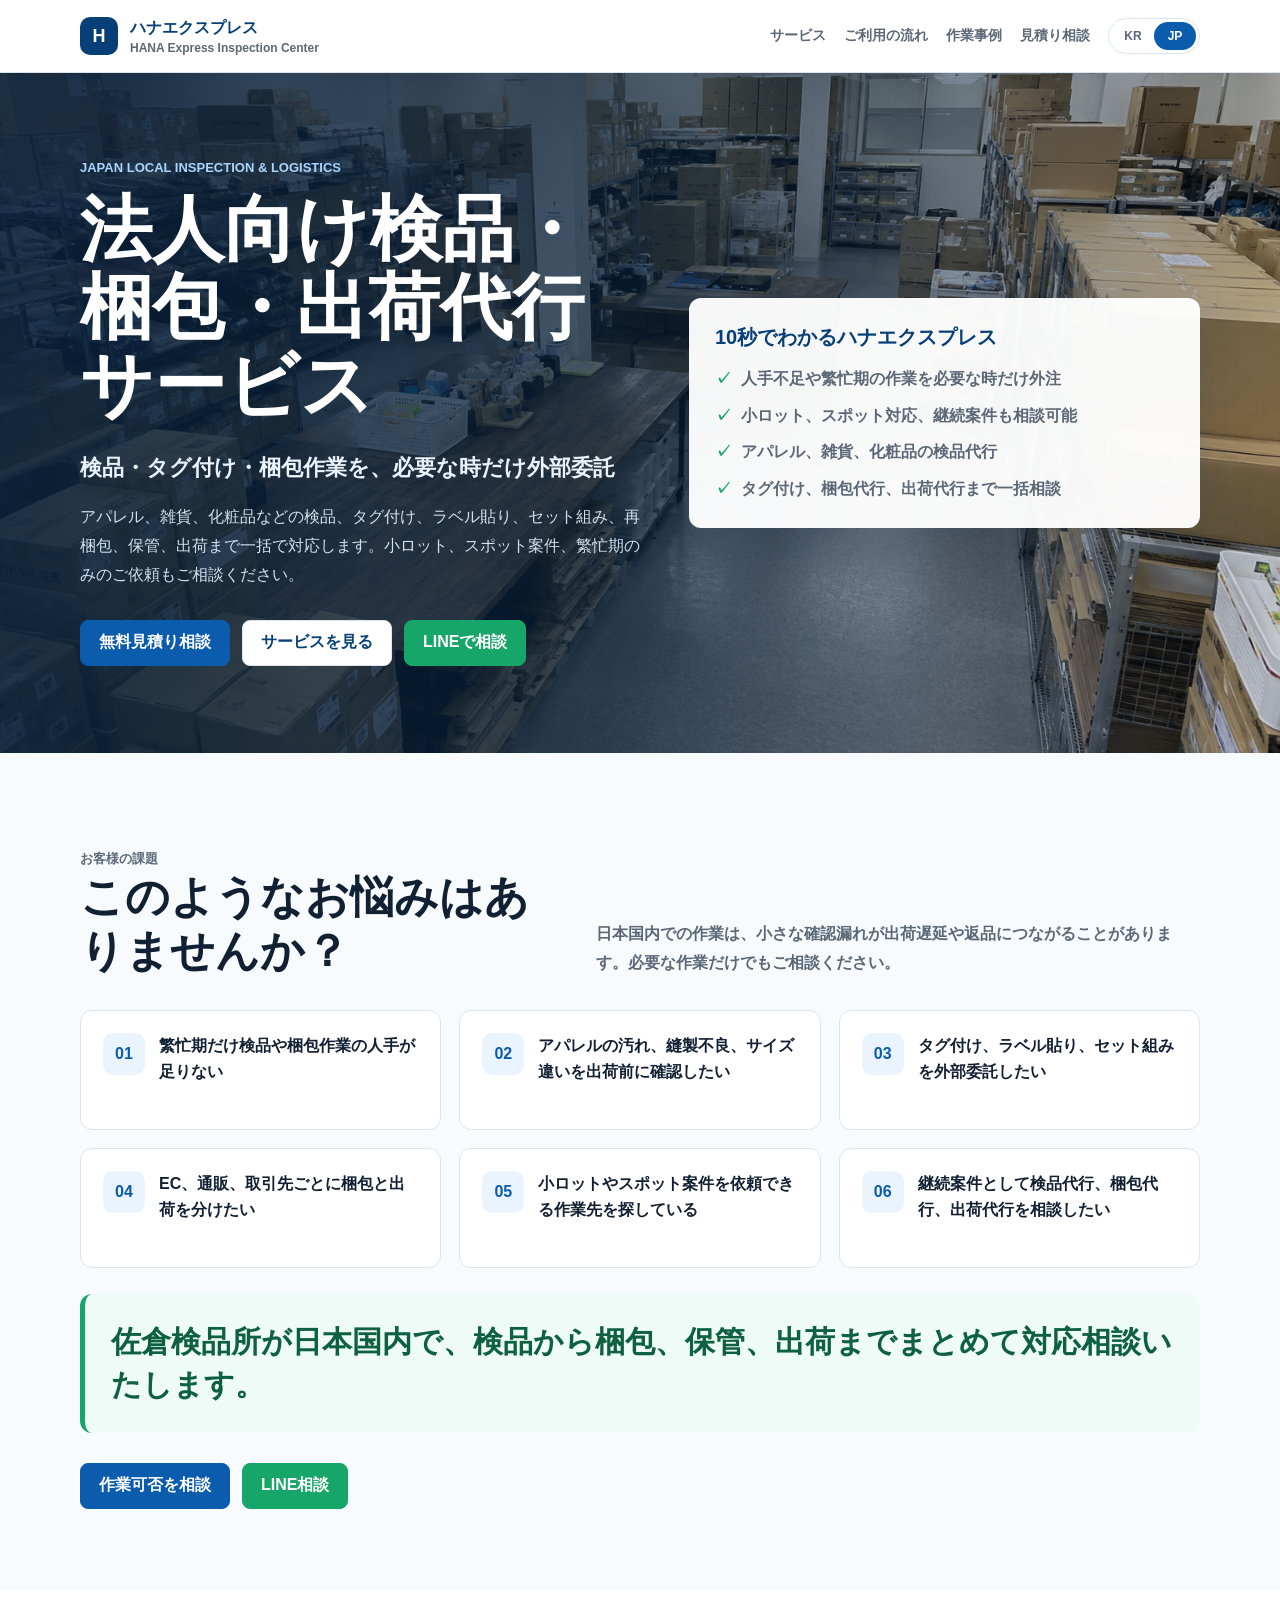
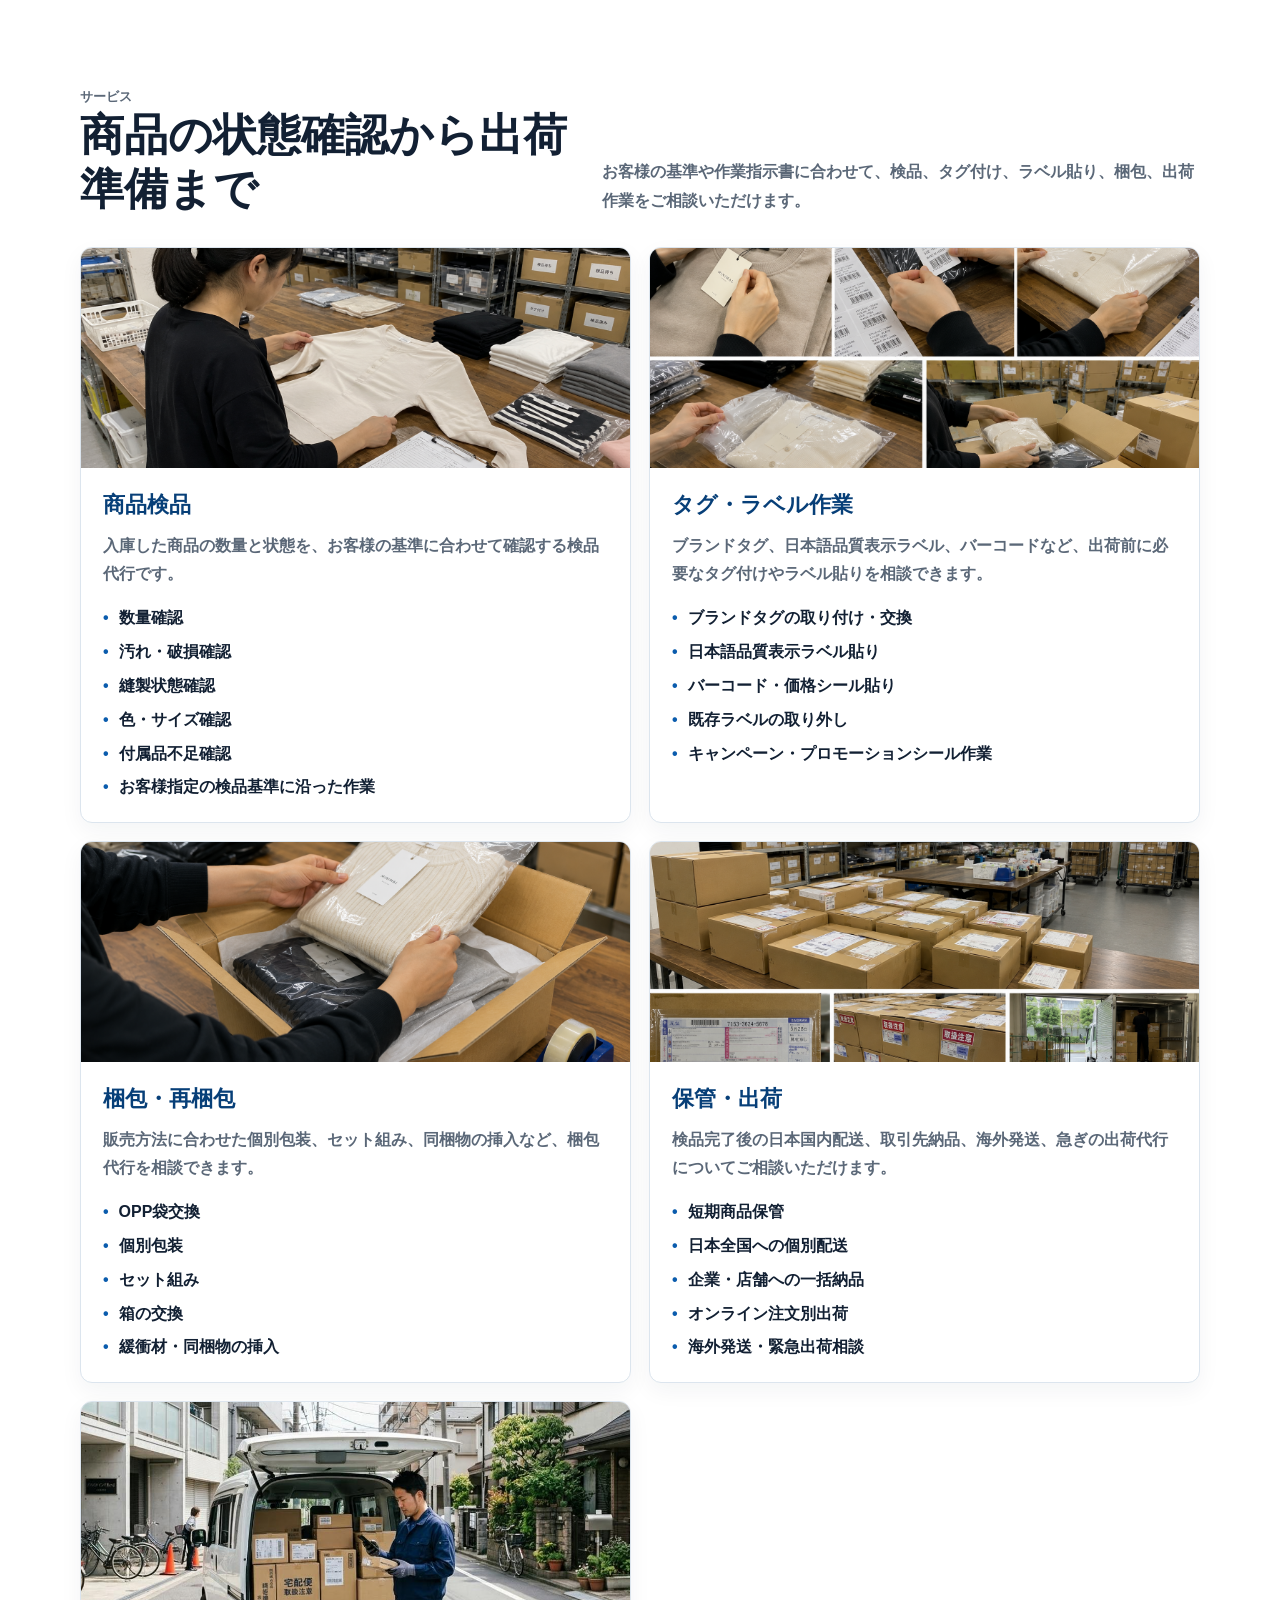
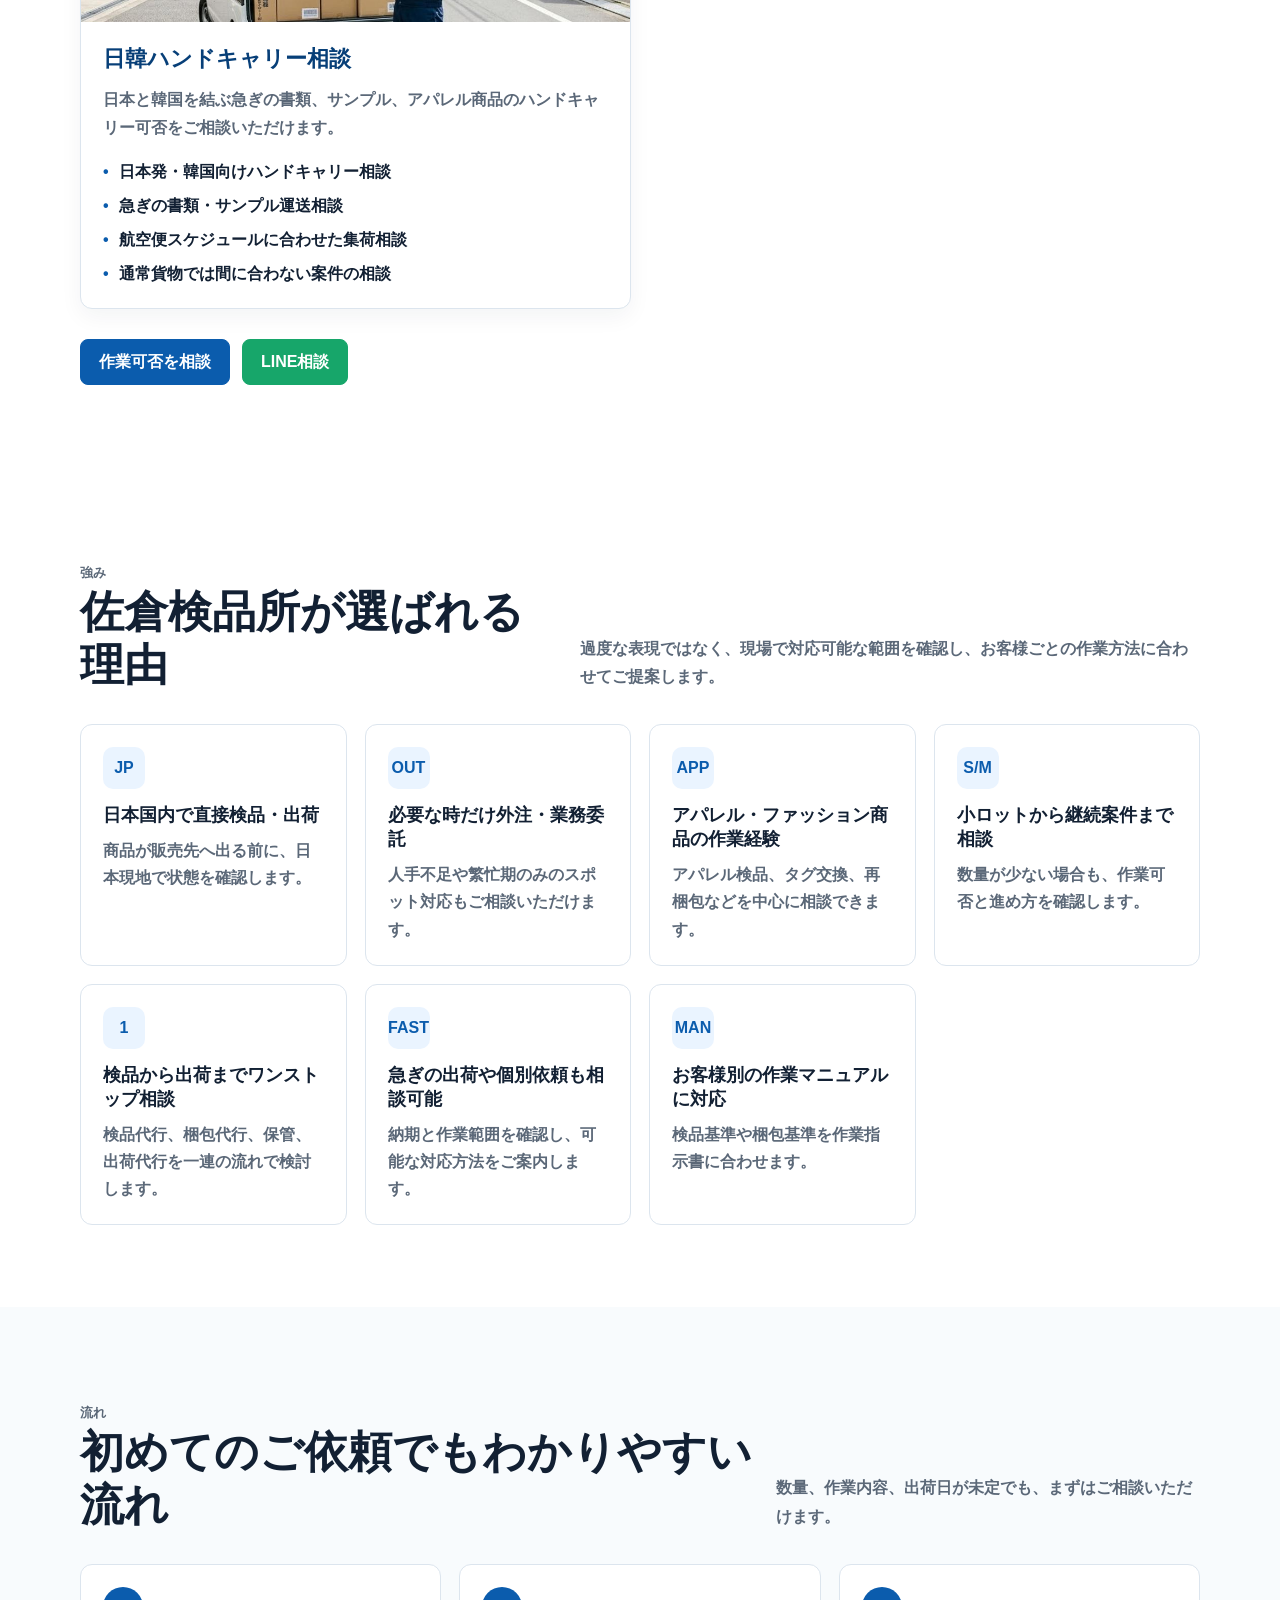
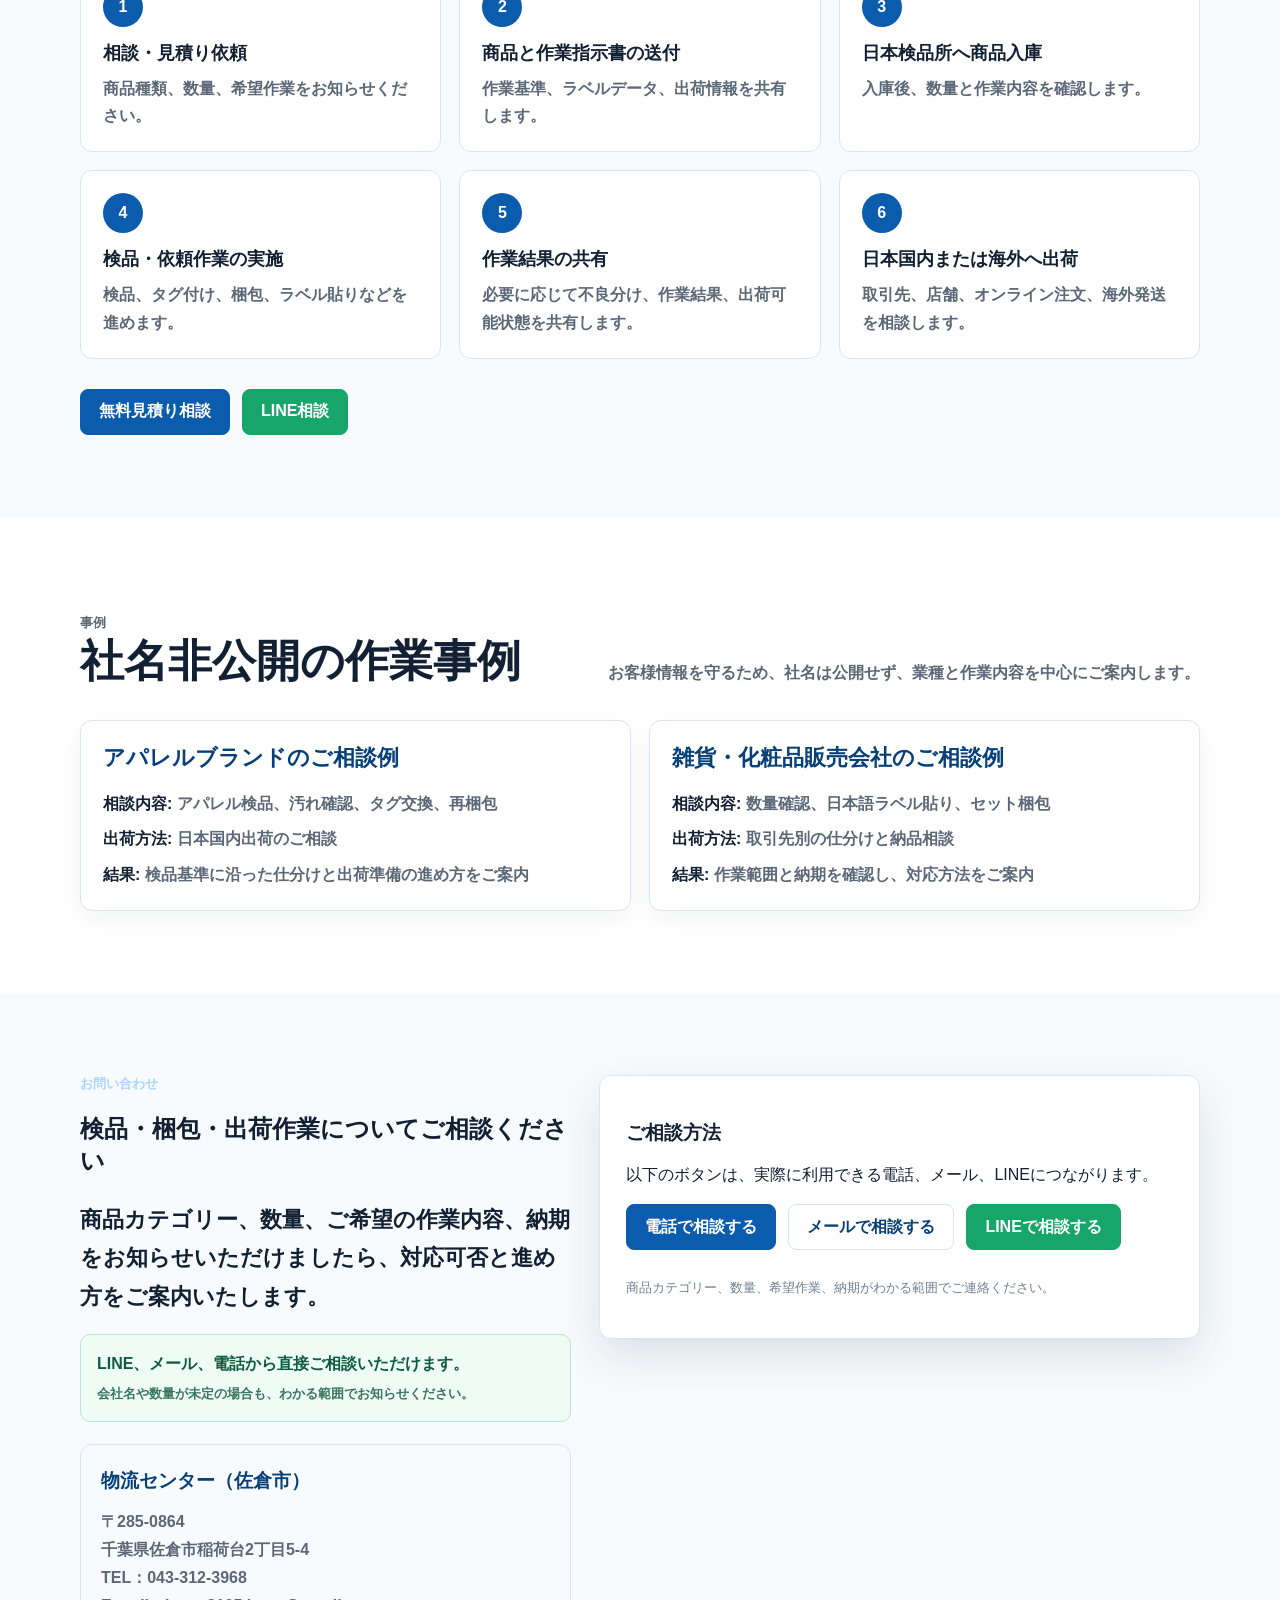
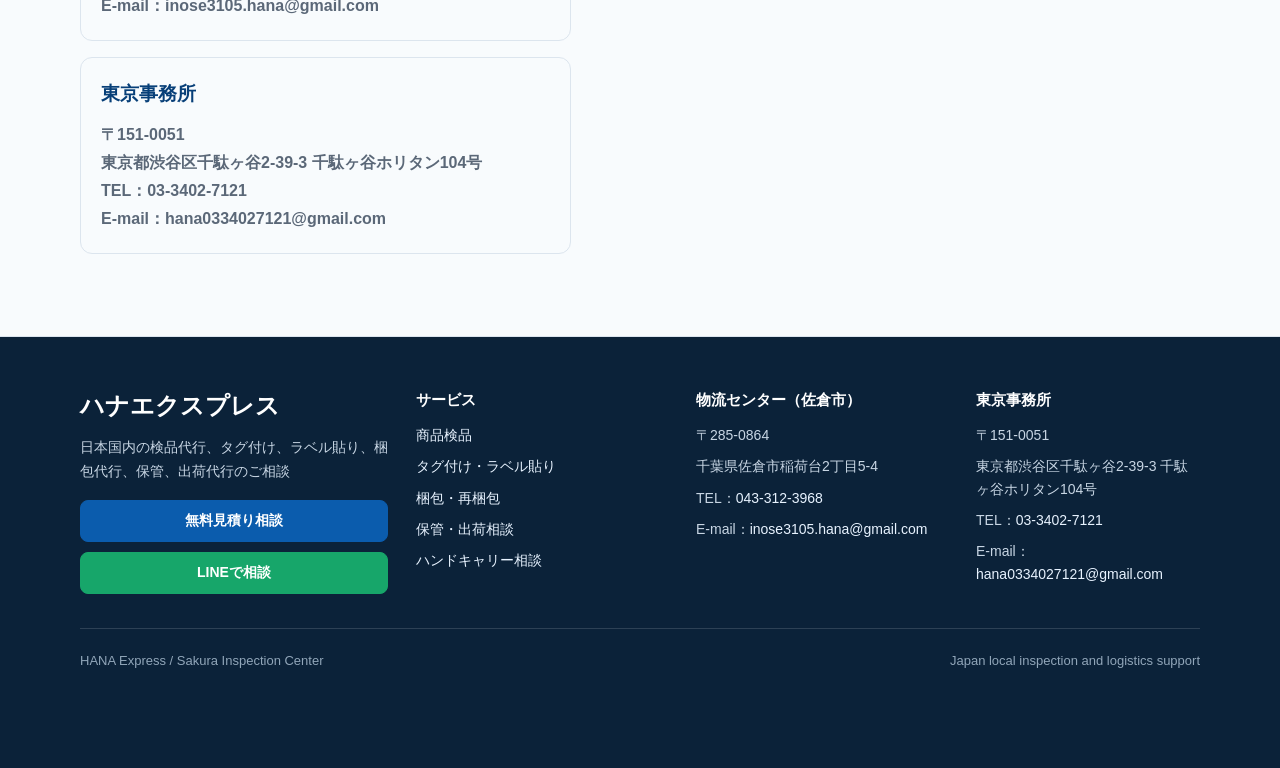
==== index.html @ 15f96862 "Use Tokyo office phone for inquiry buttons" ====
<!doctype html>
<html lang="ja">
<head>
  <meta charset="utf-8">
  <meta name="viewport" content="width=device-width, initial-scale=1">
  <title>検品・タグ付け・梱包・出荷代行｜ハナエクスプレス</title>
  <meta name="google-site-verification" content="NxbrH-2OeJvjQuz48LJfjK28gFVoB26EaBS8IJUmjXQ">
  <!-- Google tag (gtag.js) -->
  <script async src="https://www.googletagmanager.com/gtag/js?id=G-HQ9LCE28RB"></script>
  <script>
    window.dataLayer = window.dataLayer || [];
    function gtag(){dataLayer.push(arguments);}
    gtag('js', new Date());

    gtag('config', 'G-HQ9LCE28RB');
  </script>
  <meta name="description" content="アパレル、雑貨、化粧品などの検品、タグ付け、ラベル貼り、セット組み、再梱包、保管、出荷を代行します。小ロットやスポット案件もご相談ください。">
  <meta name="robots" content="index, follow">
  <meta name="format-detection" content="telephone=yes">
  <link rel="canonical" href="https://hana-express.net/">
  <meta property="og:type" content="website">
  <meta property="og:site_name" content="HANA Express Sakura Inspection Center">
  <meta property="og:title" content="検品・タグ付け・梱包・出荷代行｜ハナエクスプレス">
  <meta property="og:description" content="アパレル、雑貨、化粧品などの検品、タグ付け、ラベル貼り、セット組み、再梱包、保管、出荷を代行します。小ロットやスポット案件もご相談ください。">
  <meta property="og:url" content="https://hana-express.net/">
  <meta property="og:image" content="https://hana-express.net/assets/sakura-warehouse.png">
  <meta name="twitter:card" content="summary_large_image">
  <meta name="twitter:title" content="検品・タグ付け・梱包・出荷代行｜ハナエクスプレス">
  <meta name="twitter:description" content="アパレル、雑貨、化粧品などの検品、タグ付け、ラベル貼り、セット組み、再梱包、保管、出荷を代行します。小ロットやスポット案件もご相談ください。">
  <meta name="twitter:image" content="https://hana-express.net/assets/sakura-warehouse.png">
  <script type="application/ld+json">
    {
      "@context": "https://schema.org",
      "@type": "LocalBusiness",
      "name": "HANA Express Sakura Inspection Center",
      "alternateName": ["사쿠라 검품소", "佐倉検品所"],
      "url": "https://hana-express.net/",
      "description": "Japan-based inspection, labeling, packing, storage and shipping support for apparel, goods and cosmetics.",
      "telephone": "+81-43-312-3968",
      "email": "inose3105.hana@gmail.com",
      "address": {
        "@type": "PostalAddress",
        "postalCode": "285-0864",
        "addressRegion": "千葉県",
        "addressLocality": "佐倉市",
        "streetAddress": "稲荷台2丁目5-4",
        "addressCountry": "JP"
      },
      "areaServed": ["Japan", "Korea"],
      "knowsAbout": [
        "일본 검품",
        "일본 의류 검품",
        "일본 물류대행",
        "일본 택 작업",
        "일본 라벨 부착",
        "日本検品",
        "アパレル検品",
        "検品代行",
        "タグ付け",
        "ラベル貼り",
        "梱包代行",
        "出荷代行",
        "韓国企業対応"
      ],
      "department": {
        "@type": "LocalBusiness",
        "name": "HANA Express Tokyo Office",
        "telephone": "+81-3-3402-7121",
        "email": "hana0334027121@gmail.com",
        "address": {
          "@type": "PostalAddress",
          "postalCode": "151-0051",
          "addressRegion": "東京都",
          "addressLocality": "渋谷区",
          "streetAddress": "千駄ヶ谷2-39-3 千駄ヶ谷ホリタン104号",
          "addressCountry": "JP"
        }
      }
    }
  </script>
  <style>
    :root {
      --ink: #122033;
      --sub: #5b6878;
      --muted: #eef3f8;
      --line: #dce5ee;
      --blue: #0b5cad;
      --blue-dark: #073f78;
      --green: #17a66a;
      --orange: #f28a32;
      --paper: #ffffff;
      --soft: #f8fbfd;
      --radius: 12px;
      --shadow: 0 18px 44px rgba(20, 42, 68, .12);
      font-family: "Noto Sans KR", "Noto Sans JP", "Yu Gothic", "Meiryo", Arial, sans-serif;
    }

    * { box-sizing: border-box; }
    html { scroll-behavior: smooth; }
    body {
      margin: 0;
      color: var(--ink);
      background: var(--paper);
      letter-spacing: 0;
    }
    a { color: inherit; text-decoration: none; }
    img { display: block; width: 100%; }
    button, input, textarea, select { font: inherit; }
    .wrap { width: min(1120px, calc(100% - 40px)); margin: 0 auto; }

    .site-header {
      position: sticky;
      top: 0;
      z-index: 20;
      background: rgba(255,255,255,.94);
      border-bottom: 1px solid var(--line);
      backdrop-filter: blur(14px);
    }
    .header-inner {
      min-height: 72px;
      display: flex;
      align-items: center;
      justify-content: space-between;
      gap: 20px;
    }
    .brand {
      display: flex;
      align-items: center;
      gap: 12px;
      font-weight: 900;
      color: var(--blue-dark);
    }
    .brand-mark {
      display: grid;
      place-items: center;
      width: 38px;
      height: 38px;
      border-radius: 10px;
      background: var(--blue-dark);
      color: #fff;
      font-size: 18px;
    }
    .brand small {
      display: block;
      margin-top: 2px;
      color: var(--sub);
      font-size: 12px;
      font-weight: 700;
    }
    .nav {
      display: flex;
      align-items: center;
      gap: 18px;
      color: var(--sub);
      font-size: 14px;
      font-weight: 800;
    }
    .nav a:hover { color: var(--blue); }
    .lang {
      display: flex;
      padding: 3px;
      border: 1px solid var(--line);
      border-radius: 999px;
      background: #fff;
    }
    .lang button {
      min-width: 42px;
      padding: 7px 10px;
      border: 0;
      border-radius: 999px;
      background: transparent;
      color: var(--sub);
      font-size: 12px;
      font-weight: 900;
      cursor: pointer;
    }
    .lang button.active { background: var(--blue); color: #fff; }

    .button {
      display: inline-flex;
      align-items: center;
      justify-content: center;
      min-height: 46px;
      padding: 0 18px;
      border: 1px solid var(--line);
      border-radius: 8px;
      background: #fff;
      color: var(--blue-dark);
      font-weight: 900;
      cursor: pointer;
      transition: transform .15s ease, box-shadow .15s ease, background .15s ease;
    }
    .button:hover { transform: translateY(-1px); box-shadow: 0 10px 24px rgba(10,58,104,.14); }
    .button.primary { background: var(--blue); border-color: var(--blue); color: #fff; }
    .button.green { background: var(--green); border-color: var(--green); color: #fff; }
    .button.orange { background: var(--orange); border-color: var(--orange); color: #fff; }

    .hero {
      background:
        linear-gradient(90deg, rgba(8,32,58,.90), rgba(8,32,58,.70) 48%, rgba(8,32,58,.18)),
        url("assets/sakura-warehouse.png") center/cover;
      color: #fff;
      min-height: 680px;
      display: grid;
      align-items: center;
      padding: 72px 0;
    }
    .hero-grid {
      display: grid;
      grid-template-columns: 1.05fr .95fr;
      gap: 44px;
      align-items: center;
    }
    .eyebrow {
      margin: 0 0 16px;
      color: #a9d5ff;
      font-size: 13px;
      font-weight: 900;
      text-transform: uppercase;
    }
    h1 {
      margin: 0;
      max-width: 740px;
      font-size: clamp(40px, 6vw, 72px);
      line-height: 1.08;
      letter-spacing: 0;
    }
    .lead {
      max-width: 700px;
      margin: 24px 0 0;
      font-size: clamp(17px, 2vw, 22px);
      line-height: 1.75;
      color: #eaf3fb;
      font-weight: 700;
    }
    .sublead {
      max-width: 720px;
      margin: 16px 0 0;
      color: #d3e2ef;
      line-height: 1.8;
    }
    .cta-row { display: flex; flex-wrap: wrap; gap: 12px; margin-top: 30px; }
    .hero-note {
      background: rgba(255,255,255,.96);
      color: var(--ink);
      border-radius: var(--radius);
      padding: 26px;
      box-shadow: var(--shadow);
    }
    .hero-note strong { display: block; margin-bottom: 16px; color: var(--blue-dark); font-size: 20px; }
    .hero-note ul { display: grid; gap: 12px; margin: 0; padding: 0; list-style: none; }
    .hero-note li { display: flex; gap: 10px; line-height: 1.55; color: var(--sub); font-weight: 800; }
    .hero-note li::before { content: "✓"; color: var(--green); font-weight: 900; }

    section { padding: 82px 0; }
    section.soft { background: var(--soft); }
    .section-head {
      display: flex;
      align-items: end;
      justify-content: space-between;
      gap: 24px;
      margin-bottom: 32px;
    }
    .section-head h2 {
      margin: 0;
      font-size: clamp(28px, 4vw, 44px);
      line-height: 1.22;
    }
    .section-head p {
      max-width: 620px;
      margin: 12px 0 0;
      color: var(--sub);
      line-height: 1.8;
      font-weight: 700;
    }

    .grid { display: grid; gap: 18px; }
    .grid.two { grid-template-columns: repeat(2, minmax(0, 1fr)); }
    .grid.three { grid-template-columns: repeat(3, minmax(0, 1fr)); }
    .grid.four { grid-template-columns: repeat(4, minmax(0, 1fr)); }
    .card {
      border: 1px solid var(--line);
      border-radius: var(--radius);
      background: #fff;
      box-shadow: 0 8px 22px rgba(20,42,68,.05);
      overflow: hidden;
    }
    .card-body { padding: 22px; }
    .card h3 { margin: 0 0 12px; font-size: 22px; color: var(--blue-dark); }
    .card p { margin: 0; color: var(--sub); line-height: 1.75; font-weight: 700; }
    .check-list { display: grid; gap: 9px; margin: 18px 0 0; padding: 0; list-style: none; }
    .check-list li { display: flex; gap: 10px; color: var(--ink); line-height: 1.55; font-weight: 750; }
    .check-list li::before { content: "•"; color: var(--blue); font-weight: 900; }
    .service-img, .photo-img {
      height: 220px;
      object-fit: cover;
      background: var(--muted);
    }
    .problem-card {
      display: flex;
      gap: 14px;
      align-items: flex-start;
      min-height: 120px;
      padding: 22px;
      border: 1px solid var(--line);
      border-radius: var(--radius);
      background: #fff;
    }
    .icon {
      display: grid;
      place-items: center;
      flex: 0 0 auto;
      width: 42px;
      height: 42px;
      border-radius: 10px;
      background: #eaf4ff;
      color: var(--blue);
      font-weight: 900;
    }
    .problem-card p { margin: 0; line-height: 1.65; color: var(--ink); font-weight: 850; }
    .emphasis {
      margin-top: 26px;
      padding: 26px;
      border-left: 5px solid var(--green);
      border-radius: var(--radius);
      background: #eefbf6;
      color: #0d6040;
      font-size: clamp(20px, 3vw, 30px);
      line-height: 1.45;
      font-weight: 900;
    }
    .reason-card, .step-card {
      padding: 22px;
      border: 1px solid var(--line);
      border-radius: var(--radius);
      background: #fff;
    }
    .reason-card strong, .step-card strong { display: block; margin-top: 14px; font-size: 18px; color: var(--ink); }
    .reason-card p, .step-card p { margin: 10px 0 0; color: var(--sub); line-height: 1.7; font-weight: 700; }
    .step-number {
      display: grid;
      place-items: center;
      width: 40px;
      height: 40px;
      border-radius: 50%;
      background: var(--blue);
      color: #fff;
      font-weight: 900;
    }
    .case-meta {
      display: grid;
      gap: 10px;
      margin: 18px 0 0;
      padding: 0;
      list-style: none;
      color: var(--sub);
      line-height: 1.6;
      font-weight: 750;
    }
    .case-meta b { color: var(--ink); }

    .quote-layout {
      display: grid;
      grid-template-columns: .9fr 1.1fr;
      gap: 28px;
      align-items: start;
    }
    .contact-card {
      padding: 26px;
      border: 1px solid var(--line);
      border-radius: var(--radius);
      background: #fff;
      box-shadow: var(--shadow);
    }
    .contact-actions { display: flex; flex-wrap: wrap; gap: 12px; margin-top: 18px; }
    .send-notice {
      margin: 18px 0 0;
      padding: 16px;
      border: 1px solid #b9e6d0;
      border-radius: 10px;
      background: #effbf5;
      color: #0f5c3f;
      line-height: 1.65;
      font-weight: 800;
    }
    .send-notice small {
      display: block;
      margin-top: 6px;
      color: #39765e;
      font-weight: 700;
    }
    .contact-list {
      display: grid;
      gap: 16px;
      margin-top: 22px;
    }
    .contact-box {
      padding: 20px;
      border: 1px solid var(--line);
      border-radius: var(--radius);
      background: var(--soft);
      line-height: 1.75;
    }
    .contact-box h3 { margin: 0 0 10px; color: var(--blue-dark); }
    .contact-box p { margin: 0; color: var(--sub); font-weight: 700; }
    .seo-line {
      margin-top: 26px;
      color: #718092;
      font-size: 13px;
      line-height: 1.8;
    }

    .footer {
      padding: 54px 0 96px;
      border-top: 1px solid var(--line);
      background: #0b2239;
      color: #c8d6e4;
      font-size: 14px;
    }
    .footer-grid {
      display: grid;
      grid-template-columns: 1.1fr .9fr .9fr .8fr;
      gap: 28px;
      align-items: start;
    }
    .footer h2,
    .footer h3 {
      margin: 0 0 14px;
      color: #fff;
      letter-spacing: 0;
    }
    .footer h2 {
      font-size: 24px;
      line-height: 1.25;
    }
    .footer h3 {
      font-size: 15px;
    }
    .footer p {
      margin: 0;
      line-height: 1.75;
    }
    .footer a {
      color: #e8f3ff;
      text-decoration: none;
    }
    .footer a:hover { text-decoration: underline; }
    .footer-links,
    .footer-list {
      display: grid;
      gap: 9px;
      margin: 0;
      padding: 0;
      list-style: none;
      line-height: 1.6;
    }
    .footer-list li {
      color: #c8d6e4;
    }
    .footer-actions {
      display: grid;
      gap: 10px;
      margin-top: 16px;
    }
    .footer-actions .button {
      width: 100%;
      min-height: 42px;
      box-shadow: none;
    }
    .footer-bottom {
      display: flex;
      justify-content: space-between;
      gap: 20px;
      margin-top: 34px;
      padding-top: 22px;
      border-top: 1px solid rgba(255,255,255,.14);
      color: #91a6b9;
      font-size: 13px;
      line-height: 1.6;
    }
    .mobile-cta {
      position: fixed;
      left: 0;
      right: 0;
      bottom: 0;
      z-index: 30;
      display: none;
      gap: 8px;
      padding: 10px 14px;
      background: rgba(255,255,255,.96);
      border-top: 1px solid var(--line);
      backdrop-filter: blur(12px);
    }
    .mobile-cta .button { flex: 1; min-height: 44px; }

    @media (max-width: 920px) {
      .nav a { display: none; }
      .hero { min-height: auto; padding: 58px 0; }
      .hero-grid, .quote-layout { grid-template-columns: 1fr; }
      .grid.two, .grid.three, .grid.four { grid-template-columns: 1fr 1fr; }
      .section-head { display: block; }
      .footer-grid { grid-template-columns: 1fr 1fr; }
    }
    @media (max-width: 640px) {
      .wrap { width: min(100% - 28px, 1120px); }
      .header-inner { min-height: 64px; }
      .brand small { display: none; }
      .grid.two, .grid.three, .grid.four { grid-template-columns: 1fr; }
      section { padding: 58px 0; }
      .service-img, .photo-img { height: 190px; }
      .mobile-cta { display: flex; }
      .footer { padding-bottom: 98px; }
      .footer-grid { grid-template-columns: 1fr; }
      .footer-bottom { display: block; }
      .footer-bottom span { display: block; margin-top: 8px; }
    }
  </style>
</head>
<body>
  <header class="site-header">
    <div class="wrap header-inner">
      <a class="brand" href="#top" aria-label="home">
        <span class="brand-mark">H</span>
        <span><span data-i18n="brand.name">佐倉検品所</span><small>HANA Express Inspection Center</small></span>
      </a>
      <nav class="nav" aria-label="main navigation">
        <a href="#service" data-i18n="nav.service">サービス</a>
        <a href="#process" data-i18n="nav.process">ご利用の流れ</a>
        <a href="#cases" data-i18n="nav.cases">作業事例</a>
        <a href="#quote" data-i18n="nav.quote">見積り相談</a>
        <div class="lang" aria-label="language selector">
          <button type="button" data-lang="ko">KR</button>
          <button type="button" class="active" data-lang="ja">JP</button>
        </div>
      </nav>
    </div>
  </header>

  <main id="top">
    <section class="hero">
      <div class="wrap hero-grid">
        <div>
          <p class="eyebrow">Japan Local Inspection & Logistics</p>
          <h1 data-i18n="hero.title">法人向け検品・梱包・出荷代行サービス</h1>
          <p class="lead" data-i18n="hero.lead">検品・タグ付け・梱包作業を、必要な時だけ外部委託</p>
          <p class="sublead" data-i18n="hero.sub">アパレル、雑貨、化粧品などの検品、タグ付け、ラベル貼り、セット組み、再梱包、保管、出荷まで一括で対応します。小ロット、スポット案件、繁忙期のみのご依頼もご相談ください。</p>
          <div class="cta-row">
            <a class="button primary" href="#quote" data-i18n="cta.quote">무료 견적 상담</a>
            <a class="button" href="#service" data-i18n="cta.service">서비스 자세히 보기</a>
            <a class="button green" href="https://line.me/ti/p/CfdlTBG7Zn" target="_blank" rel="noopener" data-i18n="cta.line">LINE으로 문의</a>
          </div>
        </div>
        <aside class="hero-note">
          <strong data-i18n="hero.summaryTitle">10초 안에 확인하는 사쿠라 검품소</strong>
          <ul id="summaryList"></ul>
        </aside>
      </div>
    </section>

    <section class="soft" id="problems">
      <div class="wrap">
        <div class="section-head">
          <div>
            <p class="eyebrow" data-i18n="problems.eyebrow">고객 고민</p>
            <h2 data-i18n="problems.title">이런 문제로 고민하고 계신가요?</h2>
          </div>
          <p data-i18n="problems.desc">일본 현지 작업은 작은 누락도 출고 지연이나 반품으로 이어질 수 있습니다. 필요한 작업만 골라 상담해도 괜찮습니다.</p>
        </div>
        <div class="grid three" id="problemGrid"></div>
        <div class="emphasis" data-i18n="problems.emphasis">사쿠라 검품소가 일본 현지에서 검품부터 포장, 보관, 출고까지 한 번에 대응합니다.</div>
        <div class="cta-row">
          <a class="button primary" href="#quote" data-i18n="cta.possibility">작업 가능 여부 문의하기</a>
          <a class="button green" href="https://line.me/ti/p/CfdlTBG7Zn" target="_blank" rel="noopener" data-i18n="cta.lineShort">LINE 상담</a>
        </div>
      </div>
    </section>

    <section id="service">
      <div class="wrap">
        <div class="section-head">
          <div>
            <p class="eyebrow" data-i18n="services.eyebrow">서비스</p>
            <h2 data-i18n="services.title">상품 상태 확인부터 출고 준비까지</h2>
          </div>
          <p data-i18n="services.desc">고객이 제공한 기준과 작업 지시서에 맞춰 필요한 검품, 택 작업, 라벨 부착, 포장, 출고 작업을 상담합니다.</p>
        </div>
        <div class="grid two" id="serviceGrid"></div>
        <div class="cta-row">
          <a class="button primary" href="#quote" data-i18n="cta.possibility">作業可否を相談</a>
          <a class="button green" href="https://line.me/ti/p/CfdlTBG7Zn" target="_blank" rel="noopener" data-i18n="cta.lineShort">LINE相談</a>
        </div>
      </div>
    </section>

    <section id="reasons">
      <div class="wrap">
        <div class="section-head">
          <div>
            <p class="eyebrow" data-i18n="reasons.eyebrow">강점</p>
            <h2 data-i18n="reasons.title">사쿠라 검품소를 선택하는 이유</h2>
          </div>
          <p data-i18n="reasons.desc">과장된 약속보다 실제 현장에서 가능한 범위를 확인하고, 고객별 작업 방식에 맞춰 상담합니다.</p>
        </div>
        <div class="grid four" id="reasonGrid"></div>
      </div>
    </section>

    <section class="soft" id="process">
      <div class="wrap">
        <div class="section-head">
          <div>
            <p class="eyebrow" data-i18n="process.eyebrow">진행 과정</p>
            <h2 data-i18n="process.title">처음 의뢰하시는 분도 이해하기 쉬운 흐름</h2>
          </div>
          <p data-i18n="process.desc">수량, 작업 내용, 출고 일정이 확정되지 않았어도 먼저 상담 가능합니다.</p>
        </div>
        <div class="grid three" id="processGrid"></div>
        <div class="cta-row">
          <a class="button primary" href="#quote" data-i18n="cta.quote">無料見積り相談</a>
          <a class="button green" href="https://line.me/ti/p/CfdlTBG7Zn" target="_blank" rel="noopener" data-i18n="cta.lineShort">LINE相談</a>
        </div>
      </div>
    </section>

    <section id="cases">
      <div class="wrap">
        <div class="section-head">
          <div>
            <p class="eyebrow" data-i18n="cases.eyebrow">작업 사례</p>
            <h2 data-i18n="cases.title">회사명을 공개하지 않는 작업 사례</h2>
          </div>
          <p data-i18n="cases.desc">고객 정보 보호를 위해 회사명은 공개하지 않고, 업종과 작업 내용 중심으로 안내합니다.</p>
        </div>
        <div class="grid two" id="caseGrid"></div>
      </div>
    </section>

    <section class="soft" id="quote">
      <div class="wrap quote-layout">
        <div>
          <p class="eyebrow" data-i18n="quote.eyebrow">お問い合わせ</p>
          <h2 data-i18n="quote.title">検品・梱包・出荷作業についてご相談ください</h2>
          <p class="lead" style="color: var(--ink);" data-i18n="quote.desc">商品カテゴリー、数量、ご希望の作業内容、納期をお知らせいただけましたら、対応可否と進め方をご案内いたします。</p>
          <div class="send-notice">
            <span data-i18n="quote.receive">LINE、メール、電話から直接ご相談いただけます。</span>
            <small data-i18n="quote.mailNote">会社名や数量が未定の場合も、わかる範囲でお知らせください。</small>
          </div>
          <div class="contact-list">
            <div class="contact-box">
              <h3 data-i18n="contact.centerTitle">物流センター（佐倉市）</h3>
              <p>〒285-0864<br>千葉県佐倉市稲荷台2丁目5-4<br>TEL：<a href="tel:+81433123968">043-312-3968</a><br>E-mail：<a href="mailto:inose3105.hana@gmail.com">inose3105.hana@gmail.com</a></p>
            </div>
            <div class="contact-box">
              <h3 data-i18n="contact.tokyoTitle">東京事務所</h3>
              <p>〒151-0051<br>東京都渋谷区千駄ヶ谷2-39-3 千駄ヶ谷ホリタン104号<br>TEL：<a href="tel:+81334027121">03-3402-7121</a><br>E-mail：<a href="mailto:hana0334027121@gmail.com">hana0334027121@gmail.com</a></p>
            </div>
          </div>
        </div>
        <aside class="contact-card inquiry-card">
          <h3 data-i18n="inquiry.title">ご相談方法</h3>
          <p data-i18n="inquiry.desc">以下のボタンは、実際に利用できる電話、メール、LINEにつながります。</p>
          <div class="contact-actions">
            <a class="button primary" href="tel:+81334027121" data-i18n="inquiry.phone">電話で相談する</a>
            <a class="button" href="mailto:inose3105.hana@gmail.com?subject=%E3%83%8F%E3%83%8A%E3%82%A8%E3%82%AF%E3%82%B9%E3%83%97%E3%83%AC%E3%82%B9%20%E6%A4%9C%E5%93%81%E3%83%BB%E6%A2%B1%E5%8C%85%E3%83%BB%E5%87%BA%E8%8D%B7%E7%9B%B8%E8%AB%87" data-i18n="inquiry.email" data-contact="email">メールで相談する</a>
            <a class="button green" href="https://line.me/ti/p/CfdlTBG7Zn" target="_blank" rel="noopener" data-i18n="cta.lineConsult">LINEで相談する</a>
          </div>
          <p class="seo-line" data-i18n="inquiry.note">商品カテゴリー、数量、希望作業、納期がわかる範囲でご連絡ください。</p>
        </aside>
      </div>
    </section>

    <section id="news" hidden>
      <div class="wrap">
        <div class="section-head">
          <div>
            <p class="eyebrow" data-i18n="news.eyebrow">お知らせ</p>
            <h2 data-i18n="news.title">検品・物流に関するお知らせ</h2>
          </div>
          <p data-i18n="news.desc">検品、タグ付け、梱包、出荷に関する情報や、現場の取り組みをご紹介します。</p>
        </div>
        <div class="grid three" id="newsGrid"></div>
      </div>
    </section>
  </main>

  <div class="mobile-cta">
    <a class="button primary" href="tel:+81334027121" data-i18n="cta.quoteMobile">電話相談</a>
    <a class="button green" href="https://line.me/ti/p/CfdlTBG7Zn" target="_blank" rel="noopener" data-i18n="cta.lineMobile">LINE相談</a>
  </div>

  <footer class="footer">
    <div class="wrap">
      <div class="footer-grid">
        <div>
          <h2 data-i18n="footer.brand">佐倉検品所</h2>
          <p data-i18n="footer.text">日本国内の検品、タグ付け、ラベル貼り、梱包、保管、出荷相談</p>
          <div class="footer-actions">
            <a class="button primary" href="#quote" data-i18n="footer.quote">無料見積り相談</a>
            <a class="button green" href="https://line.me/ti/p/CfdlTBG7Zn" target="_blank" rel="noopener" data-i18n="footer.line">LINEで相談</a>
          </div>
        </div>
        <div>
          <h3 data-i18n="footer.serviceTitle">サービス</h3>
          <ul class="footer-links">
            <li><a href="#service" data-i18n="footer.service1">商品検品</a></li>
            <li><a href="#service" data-i18n="footer.service2">タグ付け・ラベル貼り</a></li>
            <li><a href="#service" data-i18n="footer.service3">梱包・再梱包</a></li>
            <li><a href="#service" data-i18n="footer.service4">保管・出荷相談</a></li>
            <li><a href="#service" data-i18n="footer.service5">ハンドキャリー相談</a></li>
          </ul>
        </div>
        <div>
          <h3 data-i18n="footer.centerTitle">物流センター（佐倉市）</h3>
          <ul class="footer-list">
            <li>〒285-0864</li>
            <li>千葉県佐倉市稲荷台2丁目5-4</li>
            <li>TEL：<a href="tel:+81433123968">043-312-3968</a></li>
            <li>E-mail：<a href="mailto:inose3105.hana@gmail.com">inose3105.hana@gmail.com</a></li>
          </ul>
        </div>
        <div>
          <h3 data-i18n="footer.tokyoTitle">東京事務所</h3>
          <ul class="footer-list">
            <li>〒151-0051</li>
            <li>東京都渋谷区千駄ヶ谷2-39-3 千駄ヶ谷ホリタン104号</li>
            <li>TEL：<a href="tel:+81334027121">03-3402-7121</a></li>
            <li>E-mail：<a href="mailto:hana0334027121@gmail.com">hana0334027121@gmail.com</a></li>
          </ul>
        </div>
      </div>
      <div class="footer-bottom">
        <span>HANA Express / Sakura Inspection Center</span>
        <span data-i18n="footer.area">Japan local inspection and logistics support</span>
      </div>
    </div>
  </footer>

  <script>
    const lineUrl = "https://line.me/ti/p/CfdlTBG7Zn";
    const text = {
      ko: {
        meta: {
          title: "일본 검품·택 작업·포장·출고대행 | 하나익스프레스",
          description: "하나익스프레스는 일본 현지에서 의류, 잡화, 화장품 등의 검품, 택 및 라벨 작업, 재포장, 보관과 일본 국내 출고를 지원합니다. 한국어 상담과 소량 작업도 가능합니다."
        },
        mailSubject: "하나익스프레스 일본 검품·포장·출고 상담",
        labels: {},
        i18n: {
          "brand.name": "하나익스프레스",
          "nav.service": "서비스",
          "nav.process": "진행 과정",
          "nav.cases": "작업 사례",
          "nav.quote": "견적 문의",
          "hero.title": "일본 현지 검품·택 작업·포장·출고를 한 번에",
          "hero.lead": "한국에서 일본으로 상품을 판매하고 계신가요? 한국어로 편하게 상담하고, 일본 현지에서 필요한 검품, 택 작업, 라벨 부착, 포장, 보관, 일본 국내 출고를 맡길 수 있습니다.",
          "hero.sub": "의류, 잡화, 화장품 등 다양한 상품의 일본 검품, 일본 택 작업, 일본 라벨 부착, 재포장, 보관 및 일본 배송대행을 상담합니다.",
          "hero.summaryTitle": "10초 안에 확인하는 하나익스프레스",
          "cta.quote": "무료 견적 상담",
          "cta.service": "서비스 자세히 보기",
          "cta.line": "LINE으로 문의",
          "cta.possibility": "작업 가능 여부 문의하기",
          "cta.lineShort": "LINE 상담",
          "cta.lineConsult": "LINE으로 상담하기",
          "cta.quoteMobile": "전화 문의",
          "cta.lineMobile": "LINE 상담",
          "problems.eyebrow": "고객 고민",
          "problems.title": "이런 문제로 고민하고 계신가요?",
          "problems.desc": "일본 현지 작업은 작은 누락도 출고 지연이나 반품으로 이어질 수 있습니다. 필요한 작업만 골라 상담해도 괜찮습니다.",
          "problems.emphasis": "사쿠라 검품소가 일본 현지에서 검품부터 포장, 보관, 출고까지 한 번에 대응합니다.",
          "services.eyebrow": "서비스",
          "services.title": "상품 상태 확인부터 출고 준비까지",
          "services.desc": "고객이 제공한 기준과 작업 지시서에 맞춰 필요한 검품, 택 작업, 라벨 부착, 포장, 출고 작업을 상담합니다.",
          "reasons.eyebrow": "강점",
          "reasons.title": "사쿠라 검품소를 선택하는 이유",
          "reasons.desc": "과장된 약속보다 실제 현장에서 가능한 범위를 확인하고, 고객별 작업 방식에 맞춰 상담합니다.",
          "process.eyebrow": "진행 과정",
          "process.title": "처음 의뢰하시는 분도 이해하기 쉬운 흐름",
          "process.desc": "수량, 작업 내용, 출고 일정이 확정되지 않았어도 먼저 상담 가능합니다.",
          "cases.eyebrow": "작업 사례",
          "cases.title": "회사명을 공개하지 않는 작업 사례",
          "cases.desc": "고객 정보 보호를 위해 회사명은 공개하지 않고, 업종과 작업 내용 중심으로 안내합니다.",
          "quote.eyebrow": "문의",
          "quote.title": "일본 현지 검품·포장·출고에 대해 상담해 주세요",
          "quote.desc": "상품 종류, 예상 수량, 필요한 작업과 희망 일정을 알려주시면 작업 가능 여부와 진행 방법을 안내해 드립니다.",
          "quote.receive": "전화, 이메일, LINE 중 편한 방법으로 바로 문의하실 수 있습니다.",
          "quote.mailNote": "회사명이나 수량이 정해지지 않았어도 괜찮습니다. 가능한 범위에서 알려주세요.",
          "inquiry.title": "상담 방법",
          "inquiry.desc": "아래 버튼은 실제 연락 가능한 전화, 이메일, LINE으로 연결됩니다.",
          "inquiry.email": "이메일로 문의하기",
          "inquiry.phone": "전화로 문의하기",
          "inquiry.note": "상품 종류, 수량, 희망 작업, 일정을 알려주시면 더 빠르게 안내해 드립니다.",
          "contact.centerTitle": "물류센터(사쿠라시)",
          "contact.tokyoTitle": "도쿄 사무소",
          "news.eyebrow": "소식",
          "news.title": "검품·물류 정보와 작업 소식",
          "news.desc": "일본 현지 검품, 포장, 라벨 작업 및 출고와 관련된 유용한 정보와 작업 소식을 전해드립니다.",
          "footer.brand": "하나익스프레스",
          "footer.text": "일본 현지 검품, 택 작업, 라벨 부착, 포장, 보관 및 출고 상담",
          "footer.quote": "무료 견적 상담",
          "footer.line": "LINE으로 상담",
          "footer.serviceTitle": "서비스",
          "footer.service1": "상품 검품",
          "footer.service2": "택 작업·라벨 부착",
          "footer.service3": "포장·재포장",
          "footer.service4": "보관·출고 상담",
          "footer.service5": "핸드캐리 상담",
          "footer.centerTitle": "물류센터(사쿠라시)",
          "footer.tokyoTitle": "도쿄 사무소",
          "footer.area": "일본 현지 검품 및 물류 지원"
        },
        summary: [
          "일본 현지에서 검품, 택 작업, 포장, 출고 상담",
          "한국어와 일본어 상담 가능",
          "의류, 잡화, 화장품 작업 상담",
          "소량 작업과 긴급 출고도 작업 가능 여부 상담"
        ],
        problems: [
          "일본에 상품을 보냈지만 현지에서 검품할 곳이 없다",
          "의류의 오염, 봉제 불량, 사이즈 오류를 출고 전에 확인하고 싶다",
          "일본어 택이나 라벨을 부착해야 한다",
          "아마존, 쇼핑몰, 거래처별로 포장과 출고를 나누고 싶다",
          "소량이라 기존 물류업체에 맡기기 어렵다",
          "일본 현지 담당자와 원활하게 소통하기 어렵다"
        ],
        services: [
          {
            title: "상품 검품",
            image: "assets/sakura-inspection.png",
            alt: "사쿠라 검품소의 의류 검품 작업 사진",
            desc: "입고된 상품의 수량과 상태를 고객 기준에 맞춰 확인합니다.",
            items: ["수량 확인", "오염 및 파손 확인", "봉제 상태 확인", "색상 및 사이즈 확인", "구성품 누락 확인", "고객이 제공한 검품 기준에 따른 작업"]
          },
          {
            title: "택 및 라벨 작업",
            image: "assets/sakura-tag-packing.png",
            alt: "사쿠라 검품소의 택 작업 및 라벨 부착 사진",
            desc: "브랜드 택, 일본어 품질표시 라벨, 바코드 등 출고 전 필요한 부착 작업을 상담합니다.",
            items: ["브랜드 택 부착 및 교체", "일본어 품질표시 라벨 부착", "바코드 및 가격 스티커 부착", "기존 라벨 제거", "캠페인 및 프로모션 스티커 작업"]
          },
          {
            title: "포장 및 재포장",
            image: "assets/sakura-repacking.png",
            alt: "사쿠라 검품소의 의류 재포장 및 박스 포장 작업 사진",
            desc: "상품별 판매 방식에 맞춰 개별 포장, 세트 구성, 동봉물 삽입 등을 상담합니다.",
            items: ["OPP 봉투 교체", "개별 포장", "세트 구성", "박스 교체", "완충재 및 동봉물 삽입"]
          },
          {
            title: "보관 및 출고",
            image: "assets/sakura-shipping.png",
            alt: "사쿠라 검품소의 상품 보관 및 출고 준비 사진",
            desc: "검품 완료 후 일본 국내 배송, 거래처 납품, 해외 발송 및 긴급 출고를 상담합니다.",
            items: ["단기 상품 보관", "일본 전국 개별 배송", "기업 및 매장 일괄 납품", "온라인 주문별 출고", "해외 발송 및 긴급 출고 상담"]
          },
          {
            title: "한일 핸드캐리 상담",
            image: "assets/pickup-van.png",
            alt: "일본 현지에서 상품을 픽업하고 운송을 준비하는 차량 사진",
            desc: "일본과 한국 사이의 긴급 운송, 서류 및 의류 샘플 등 핸드캐리 가능 여부를 상담합니다.",
            items: ["일본 출발 한국 도착 핸드캐리 상담", "긴급 서류 및 샘플 운송 상담", "항공편 일정에 맞춘 픽업 상담", "일반 화물로 어려운 일정 상담"]
          }
        ],
        reasons: [
          ["JP", "일본 현지에서 직접 검품 및 출고", "상품이 판매처로 나가기 전 일본 현장에서 상태를 확인합니다."],
          ["KR", "한국어와 일본어 상담 가능", "한국 기업과 일본 현장 사이의 작업 내용을 이해하기 쉽게 조율합니다."],
          ["APP", "의류 및 패션 상품 작업 경험", "의류 검품, 택 교체, 재포장 등 패션 상품 중심의 작업을 상담합니다."],
          ["S/M", "소량부터 대량까지 유연하게 상담", "수량이 작아도 작업 가능 여부와 진행 방법을 먼저 확인합니다."],
          ["1", "검품부터 출고까지 원스톱 상담", "검품, 택 작업, 포장, 보관, 출고를 한 흐름으로 검토합니다."],
          ["FAST", "긴급 출고 및 개별 요청 상담 가능", "납기와 작업 범위를 확인한 뒤 가능한 대응 방법을 안내합니다."],
          ["MAN", "고객별 작업 매뉴얼 대응", "검품 기준과 포장 기준을 작업 지시서 기준으로 맞춥니다."]
        ],
        process: [
          ["상담 및 견적 요청", "상품 종류, 수량, 희망 작업을 알려주세요."],
          ["상품과 작업 지시서 발송", "작업 기준, 라벨 자료, 출고 정보를 공유합니다."],
          ["일본 검품소 상품 입고", "입고 후 수량과 작업 내용을 확인합니다."],
          ["검품 및 요청 작업 진행", "검품, 택 작업, 포장, 라벨 부착 등을 진행합니다."],
          ["작업 결과 공유", "필요 시 불량 분리, 작업 결과, 출고 가능 상태를 공유합니다."],
          ["일본 국내 또는 해외 출고", "거래처, 매장, 온라인 주문, 해외 발송을 상담합니다."]
        ],
        cases: [
          {
            title: "한국 의류 브랜드 상담 사례",
            rows: [["상담 내용", "의류 검품, 오염 확인, 택 교체, 재포장"], ["출고 방식", "일본 국내 출고 상담"], ["결과", "요청 기준에 맞춰 정상 상품과 확인 필요 상품을 분리하는 방식 안내"]]
          },
          {
            title: "잡화·화장품 판매업체 상담 사례",
            rows: [["상담 내용", "수량 확인, 일본어 라벨 부착, 세트 포장"], ["출고 방식", "거래처별 분류 및 납품 상담"], ["결과", "작업 범위와 일정 확인 후 진행 방법 안내"]]
          }
        ],
        news: []
      },
      ja: {
        meta: {
          title: "検品・タグ付け・梱包・出荷代行｜ハナエクスプレス",
          description: "アパレル、雑貨、化粧品などの検品、タグ付け、ラベル貼り、セット組み、再梱包、保管、出荷を代行します。小ロットやスポット案件もご相談ください。"
        },
        mailSubject: "ハナエクスプレス 検品・梱包・出荷相談",
        labels: {},
        i18n: {
          "brand.name": "ハナエクスプレス",
          "nav.service": "サービス",
          "nav.process": "ご利用の流れ",
          "nav.cases": "作業事例",
          "nav.quote": "見積り相談",
          "hero.title": "法人向け検品・梱包・出荷代行サービス",
          "hero.lead": "検品・タグ付け・梱包作業を、必要な時だけ外部委託",
          "hero.sub": "アパレル、雑貨、化粧品などの検品、タグ付け、ラベル貼り、セット組み、再梱包、保管、出荷まで一括で対応します。小ロット、スポット案件、繁忙期のみのご依頼もご相談ください。",
          "hero.summaryTitle": "10秒でわかるハナエクスプレス",
          "cta.quote": "無料見積り相談",
          "cta.service": "サービスを見る",
          "cta.line": "LINEで相談",
          "cta.possibility": "作業可否を相談",
          "cta.lineShort": "LINE相談",
          "cta.lineConsult": "LINEで相談する",
          "cta.quoteMobile": "電話相談",
          "cta.lineMobile": "LINE相談",
          "problems.eyebrow": "お客様の課題",
          "problems.title": "このようなお悩みはありませんか？",
          "problems.desc": "日本国内での作業は、小さな確認漏れが出荷遅延や返品につながることがあります。必要な作業だけでもご相談ください。",
          "problems.emphasis": "佐倉検品所が日本国内で、検品から梱包、保管、出荷までまとめて対応相談いたします。",
          "services.eyebrow": "サービス",
          "services.title": "商品の状態確認から出荷準備まで",
          "services.desc": "お客様の基準や作業指示書に合わせて、検品、タグ付け、ラベル貼り、梱包、出荷作業をご相談いただけます。",
          "reasons.eyebrow": "強み",
          "reasons.title": "佐倉検品所が選ばれる理由",
          "reasons.desc": "過度な表現ではなく、現場で対応可能な範囲を確認し、お客様ごとの作業方法に合わせてご提案します。",
          "process.eyebrow": "流れ",
          "process.title": "初めてのご依頼でもわかりやすい流れ",
          "process.desc": "数量、作業内容、出荷日が未定でも、まずはご相談いただけます。",
          "cases.eyebrow": "事例",
          "cases.title": "社名非公開の作業事例",
          "cases.desc": "お客様情報を守るため、社名は公開せず、業種と作業内容を中心にご案内します。",
          "quote.eyebrow": "お問い合わせ",
          "quote.title": "検品・梱包・出荷作業についてご相談ください",
          "quote.desc": "商品カテゴリー、数量、ご希望の作業内容、納期をお知らせいただけましたら、対応可否と進め方をご案内いたします。",
          "quote.receive": "LINE、メール、電話から直接ご相談いただけます。",
          "quote.mailNote": "会社名や数量が未定の場合も、わかる範囲でお知らせください。",
          "inquiry.title": "ご相談方法",
          "inquiry.desc": "以下のボタンは、実際に利用できる電話、メール、LINEにつながります。",
          "inquiry.email": "メールで相談する",
          "inquiry.phone": "電話で相談する",
          "inquiry.note": "商品カテゴリー、数量、希望作業、納期がわかる範囲でご連絡ください。",
          "contact.centerTitle": "物流センター（佐倉市）",
          "contact.tokyoTitle": "東京事務所",
          "news.eyebrow": "お知らせ",
          "news.title": "検品・物流に関するお知らせ",
          "news.desc": "検品、タグ付け、梱包、出荷に関する情報や、現場の取り組みをご紹介します。",
          "footer.brand": "ハナエクスプレス",
          "footer.text": "日本国内の検品代行、タグ付け、ラベル貼り、梱包代行、保管、出荷代行のご相談",
          "footer.quote": "無料見積り相談",
          "footer.line": "LINEで相談",
          "footer.serviceTitle": "サービス",
          "footer.service1": "商品検品",
          "footer.service2": "タグ付け・ラベル貼り",
          "footer.service3": "梱包・再梱包",
          "footer.service4": "保管・出荷相談",
          "footer.service5": "ハンドキャリー相談",
          "footer.centerTitle": "物流センター（佐倉市）",
          "footer.tokyoTitle": "東京事務所",
          "footer.area": "Japan local inspection and logistics support"
        },
        summary: [
          "人手不足や繁忙期の作業を必要な時だけ外注",
          "小ロット、スポット対応、継続案件も相談可能",
          "アパレル、雑貨、化粧品の検品代行",
          "タグ付け、梱包代行、出荷代行まで一括相談"
        ],
        problems: [
          "繁忙期だけ検品や梱包作業の人手が足りない",
          "アパレルの汚れ、縫製不良、サイズ違いを出荷前に確認したい",
          "タグ付け、ラベル貼り、セット組みを外部委託したい",
          "EC、通販、取引先ごとに梱包と出荷を分けたい",
          "小ロットやスポット案件を依頼できる作業先を探している",
          "継続案件として検品代行、梱包代行、出荷代行を相談したい"
        ],
        services: [
          {
            title: "商品検品",
            image: "assets/sakura-inspection.png",
            alt: "佐倉検品所でのアパレル検品作業写真",
            desc: "入庫した商品の数量と状態を、お客様の基準に合わせて確認する検品代行です。",
            items: ["数量確認", "汚れ・破損確認", "縫製状態確認", "色・サイズ確認", "付属品不足確認", "お客様指定の検品基準に沿った作業"]
          },
          {
            title: "タグ・ラベル作業",
            image: "assets/sakura-tag-packing.png",
            alt: "佐倉検品所でのタグ付けとラベル貼り作業写真",
            desc: "ブランドタグ、日本語品質表示ラベル、バーコードなど、出荷前に必要なタグ付けやラベル貼りを相談できます。",
            items: ["ブランドタグの取り付け・交換", "日本語品質表示ラベル貼り", "バーコード・価格シール貼り", "既存ラベルの取り外し", "キャンペーン・プロモーションシール作業"]
          },
          {
            title: "梱包・再梱包",
            image: "assets/sakura-repacking.png",
            alt: "佐倉検品所でのアパレル再梱包と箱詰め作業写真",
            desc: "販売方法に合わせた個別包装、セット組み、同梱物の挿入など、梱包代行を相談できます。",
            items: ["OPP袋交換", "個別包装", "セット組み", "箱の交換", "緩衝材・同梱物の挿入"]
          },
          {
            title: "保管・出荷",
            image: "assets/sakura-shipping.png",
            alt: "佐倉検品所での商品保管と出荷準備写真",
            desc: "検品完了後の日本国内配送、取引先納品、海外発送、急ぎの出荷代行についてご相談いただけます。",
            items: ["短期商品保管", "日本全国への個別配送", "企業・店舗への一括納品", "オンライン注文別出荷", "海外発送・緊急出荷相談"]
          },
          {
            title: "日韓ハンドキャリー相談",
            image: "assets/pickup-van.png",
            alt: "日本国内で商品の集荷と運送準備を行う車両写真",
            desc: "日本と韓国を結ぶ急ぎの書類、サンプル、アパレル商品のハンドキャリー可否をご相談いただけます。",
            items: ["日本発・韓国向けハンドキャリー相談", "急ぎの書類・サンプル運送相談", "航空便スケジュールに合わせた集荷相談", "通常貨物では間に合わない案件の相談"]
          }
        ],
        reasons: [
          ["JP", "日本国内で直接検品・出荷", "商品が販売先へ出る前に、日本現地で状態を確認します。"],
          ["OUT", "必要な時だけ外注・業務委託", "人手不足や繁忙期のみのスポット対応もご相談いただけます。"],
          ["APP", "アパレル・ファッション商品の作業経験", "アパレル検品、タグ交換、再梱包などを中心に相談できます。"],
          ["S/M", "小ロットから継続案件まで相談", "数量が少ない場合も、作業可否と進め方を確認します。"],
          ["1", "検品から出荷までワンストップ相談", "検品代行、梱包代行、保管、出荷代行を一連の流れで検討します。"],
          ["FAST", "急ぎの出荷や個別依頼も相談可能", "納期と作業範囲を確認し、可能な対応方法をご案内します。"],
          ["MAN", "お客様別の作業マニュアルに対応", "検品基準や梱包基準を作業指示書に合わせます。"]
        ],
        process: [
          ["相談・見積り依頼", "商品種類、数量、希望作業をお知らせください。"],
          ["商品と作業指示書の送付", "作業基準、ラベルデータ、出荷情報を共有します。"],
          ["日本検品所へ商品入庫", "入庫後、数量と作業内容を確認します。"],
          ["検品・依頼作業の実施", "検品、タグ付け、梱包、ラベル貼りなどを進めます。"],
          ["作業結果の共有", "必要に応じて不良分け、作業結果、出荷可能状態を共有します。"],
          ["日本国内または海外へ出荷", "取引先、店舗、オンライン注文、海外発送を相談します。"]
        ],
        cases: [
          {
            title: "アパレルブランドのご相談例",
            rows: [["相談内容", "アパレル検品、汚れ確認、タグ交換、再梱包"], ["出荷方法", "日本国内出荷のご相談"], ["結果", "検品基準に沿った仕分けと出荷準備の進め方をご案内"]]
          },
          {
            title: "雑貨・化粧品販売会社のご相談例",
            rows: [["相談内容", "数量確認、日本語ラベル貼り、セット梱包"], ["出荷方法", "取引先別の仕分けと納品相談"], ["結果", "作業範囲と納期を確認し、対応方法をご案内"]]
          }
        ],
        news: []
      }
    };

    let currentLang = "ja";

    function renderList(target, items, renderer) {
      document.getElementById(target).innerHTML = items.map(renderer).join("");
    }

    function setLanguage(lang) {
      currentLang = lang;
      localStorage.setItem("hanaLang", lang);
      const data = text[lang];
      document.documentElement.lang = lang;
      document.title = data.meta.title;
      document.querySelector('meta[name="description"]').setAttribute("content", data.meta.description);
      document.querySelector('meta[property="og:title"]').setAttribute("content", data.meta.title);
      document.querySelector('meta[property="og:description"]').setAttribute("content", data.meta.description);
      document.querySelector('meta[name="twitter:title"]').setAttribute("content", data.meta.title);
      document.querySelector('meta[name="twitter:description"]').setAttribute("content", data.meta.description);
      document.querySelectorAll('[data-contact="email"]').forEach((node) => {
        node.setAttribute("href", `mailto:inose3105.hana@gmail.com?subject=${encodeURIComponent(data.mailSubject)}`);
      });

      document.querySelectorAll("[data-i18n]").forEach((node) => {
        const key = node.getAttribute("data-i18n");
        if (data.i18n[key]) node.textContent = data.i18n[key];
      });
      document.querySelectorAll("[data-lang]").forEach((button) => {
        button.classList.toggle("active", button.dataset.lang === lang);
      });

      renderList("summaryList", data.summary, (item) => `<li>${item}</li>`);
      renderList("problemGrid", data.problems, (item, index) => `
        <div class="problem-card">
          <span class="icon">0${index + 1}</span>
          <p>${item}</p>
        </div>
      `);
      renderList("serviceGrid", data.services, (service) => `
        <article class="card">
          <img class="service-img" src="${service.image}" alt="${service.alt}">
          <div class="card-body">
            <h3>${service.title}</h3>
            <p>${service.desc}</p>
            <ul class="check-list">${service.items.map((item) => `<li>${item}</li>`).join("")}</ul>
          </div>
        </article>
      `);
      renderList("reasonGrid", data.reasons, (reason) => `
        <article class="reason-card">
          <span class="icon">${reason[0]}</span>
          <strong>${reason[1]}</strong>
          <p>${reason[2]}</p>
        </article>
      `);
      renderList("processGrid", data.process, (step, index) => `
        <article class="step-card">
          <span class="step-number">${index + 1}</span>
          <strong>${step[0]}</strong>
          <p>${step[1]}</p>
        </article>
      `);
      renderList("caseGrid", data.cases, (item) => `
        <article class="card">
          <div class="card-body">
            <h3>${item.title}</h3>
            <ul class="case-meta">${item.rows.map((row) => `<li><b>${row[0]}:</b> ${row[1]}</li>`).join("")}</ul>
          </div>
        </article>
      `);
      const newsSection = document.getElementById("news");
      newsSection.hidden = data.news.length === 0;
      renderList("newsGrid", data.news, (item) => `
        <article class="card">
          <div class="card-body">
            <h3>${item[0]}</h3>
            <p>${item[1]}</p>
          </div>
        </article>
      `);
    }

    document.querySelectorAll("[data-lang]").forEach((button) => {
      button.addEventListener("click", () => setLanguage(button.dataset.lang));
    });

    setLanguage(currentLang);
  </script>
</body>
</html>
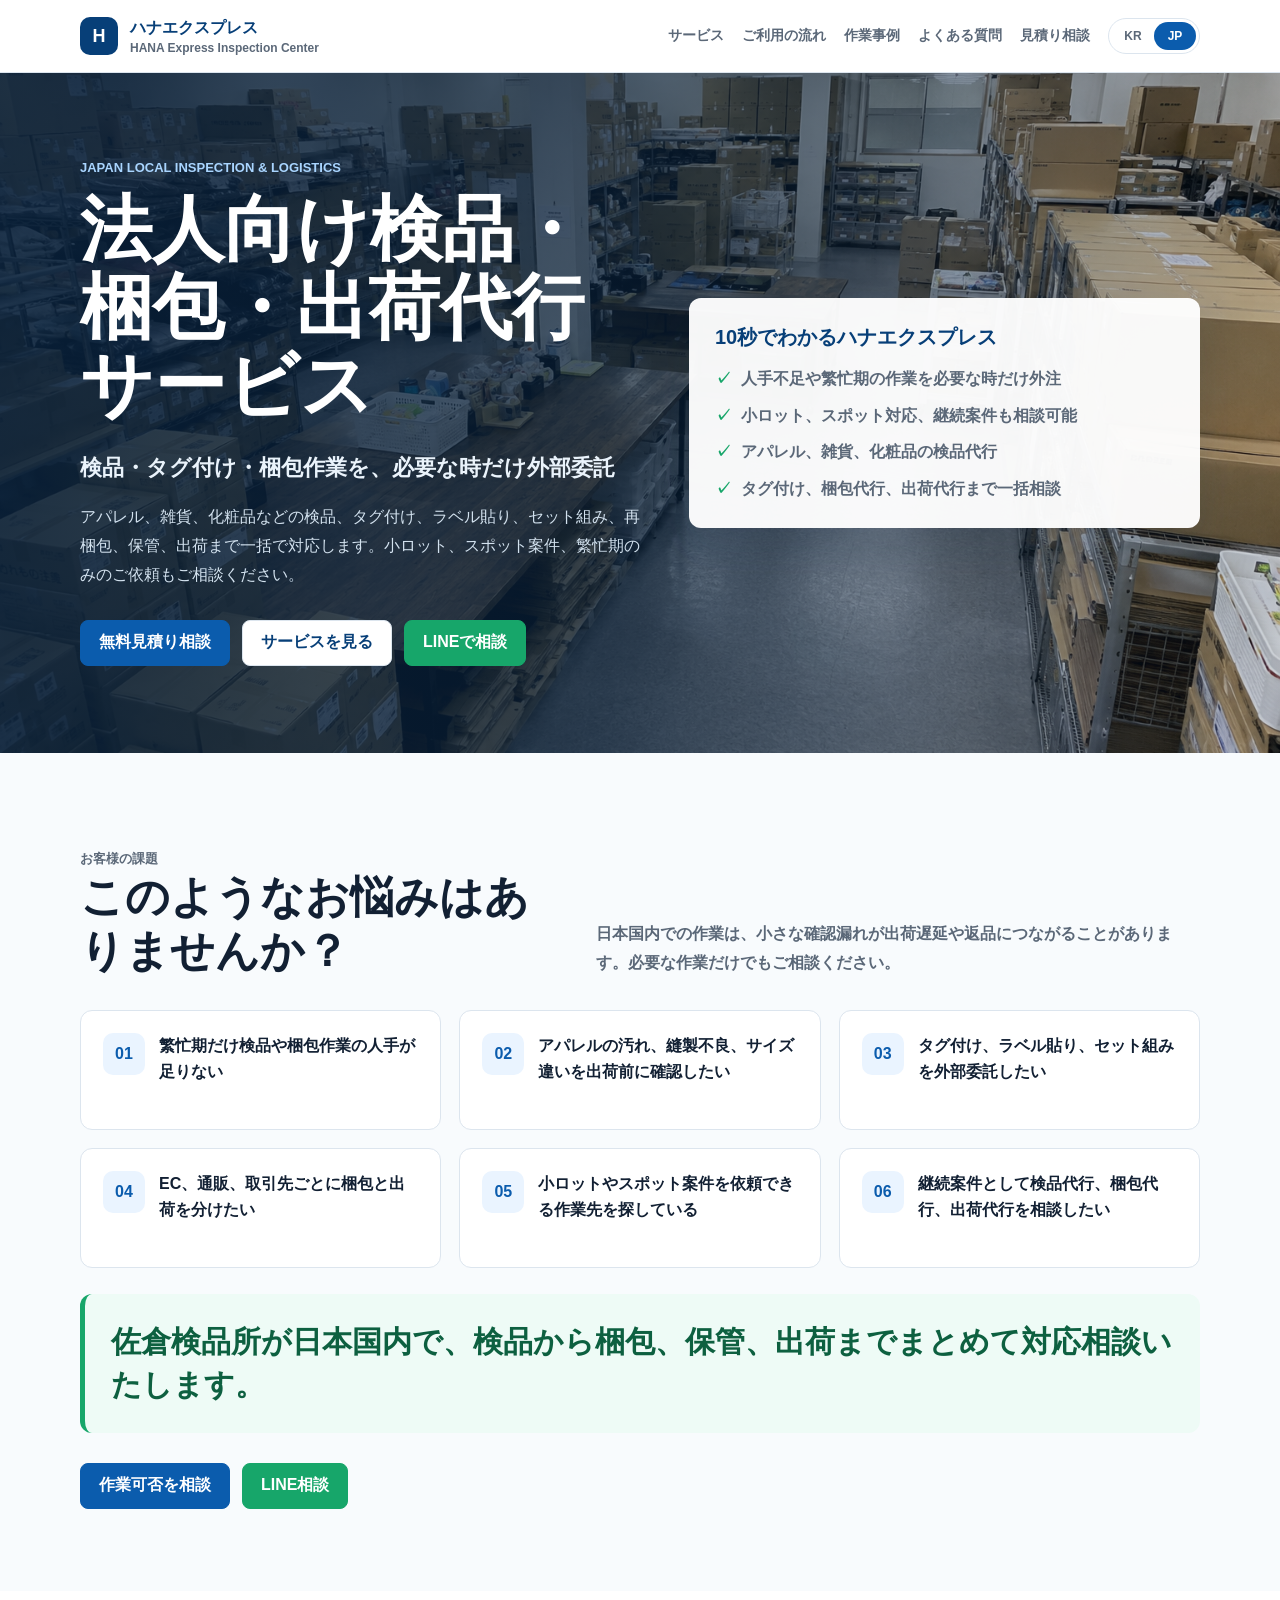
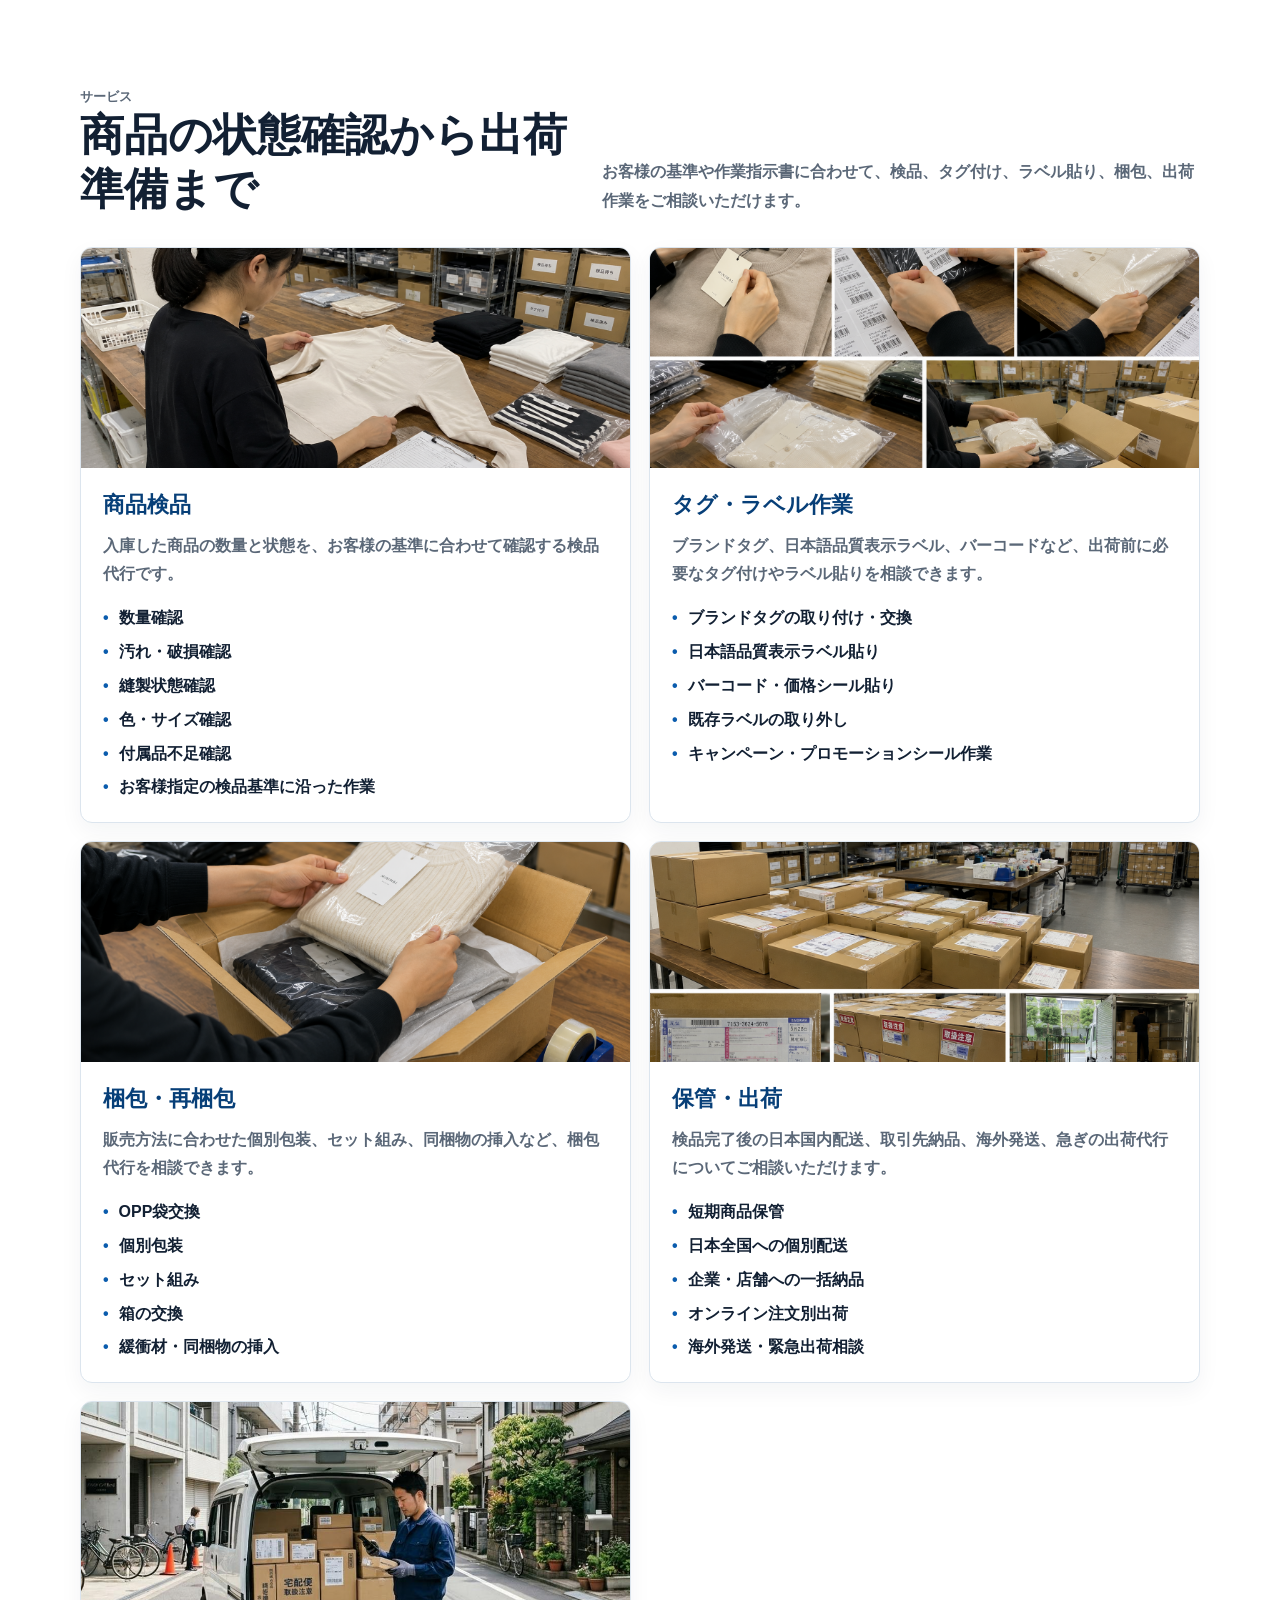
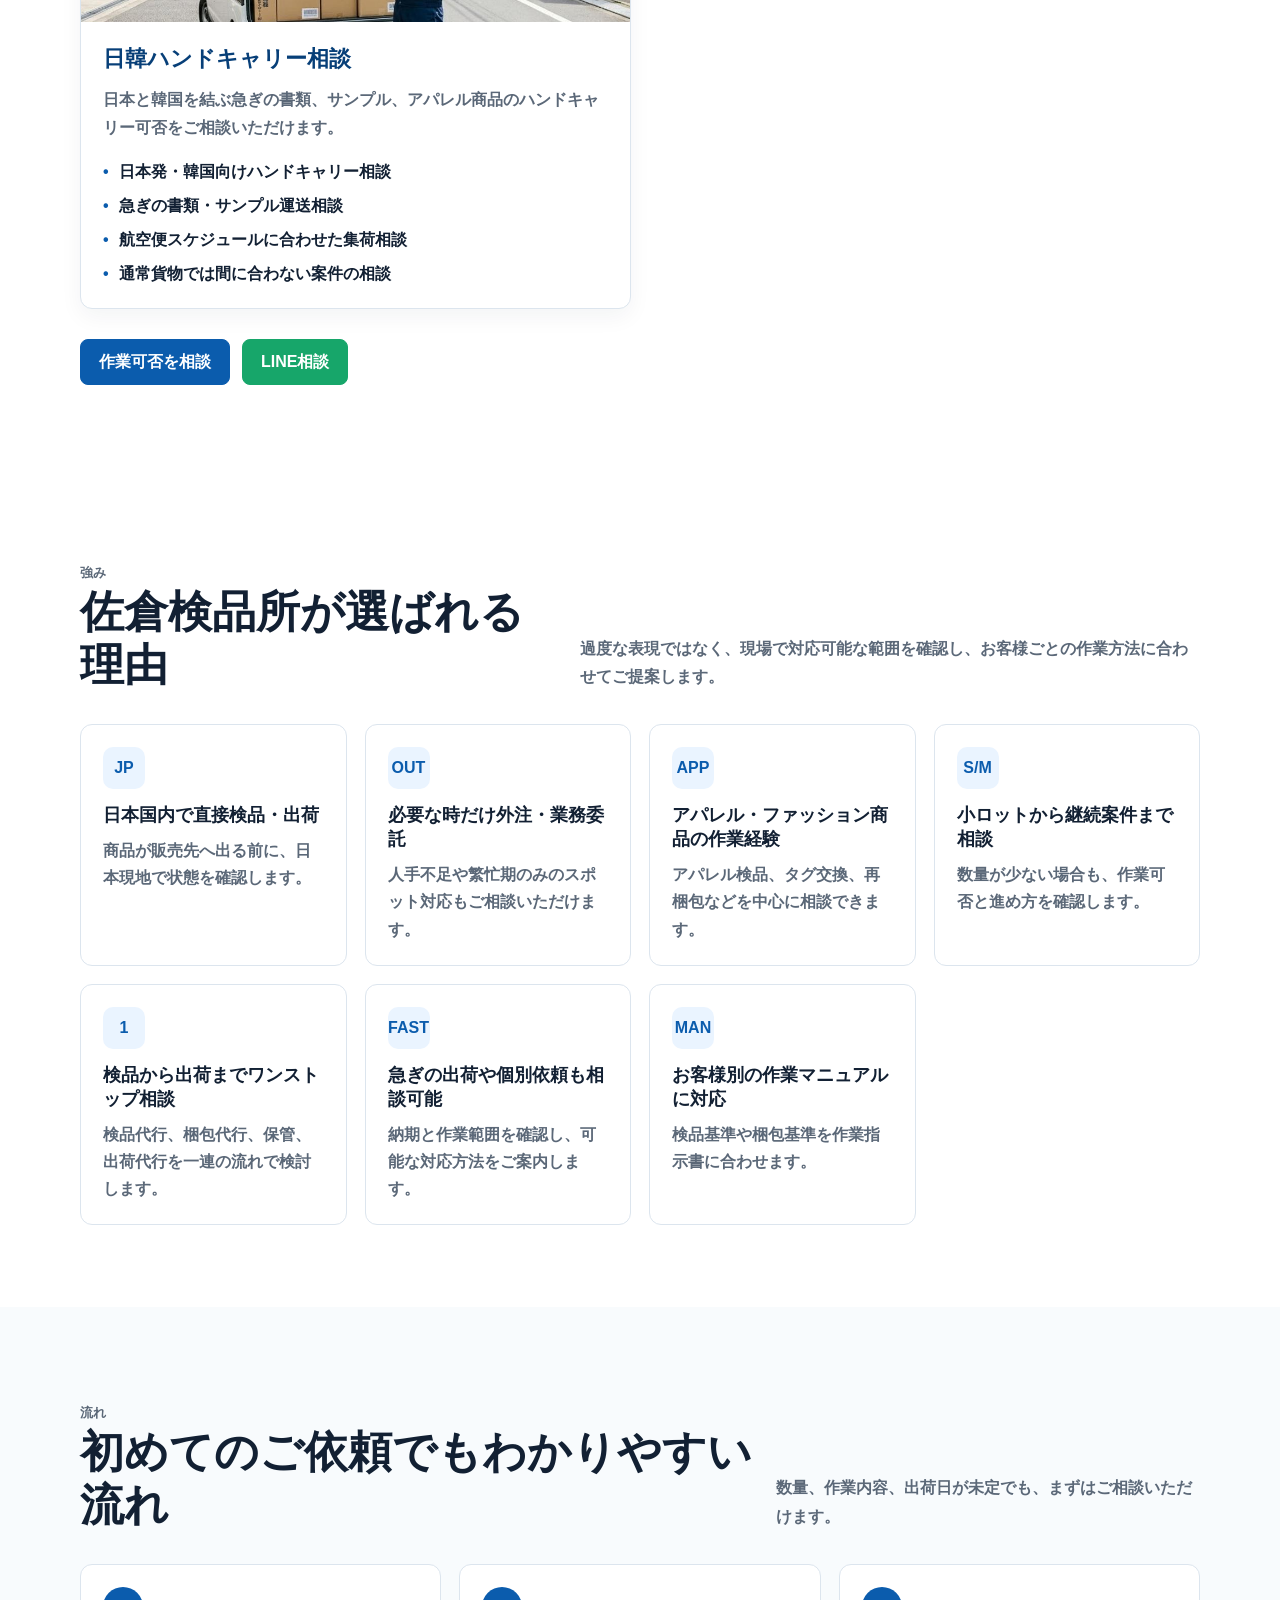
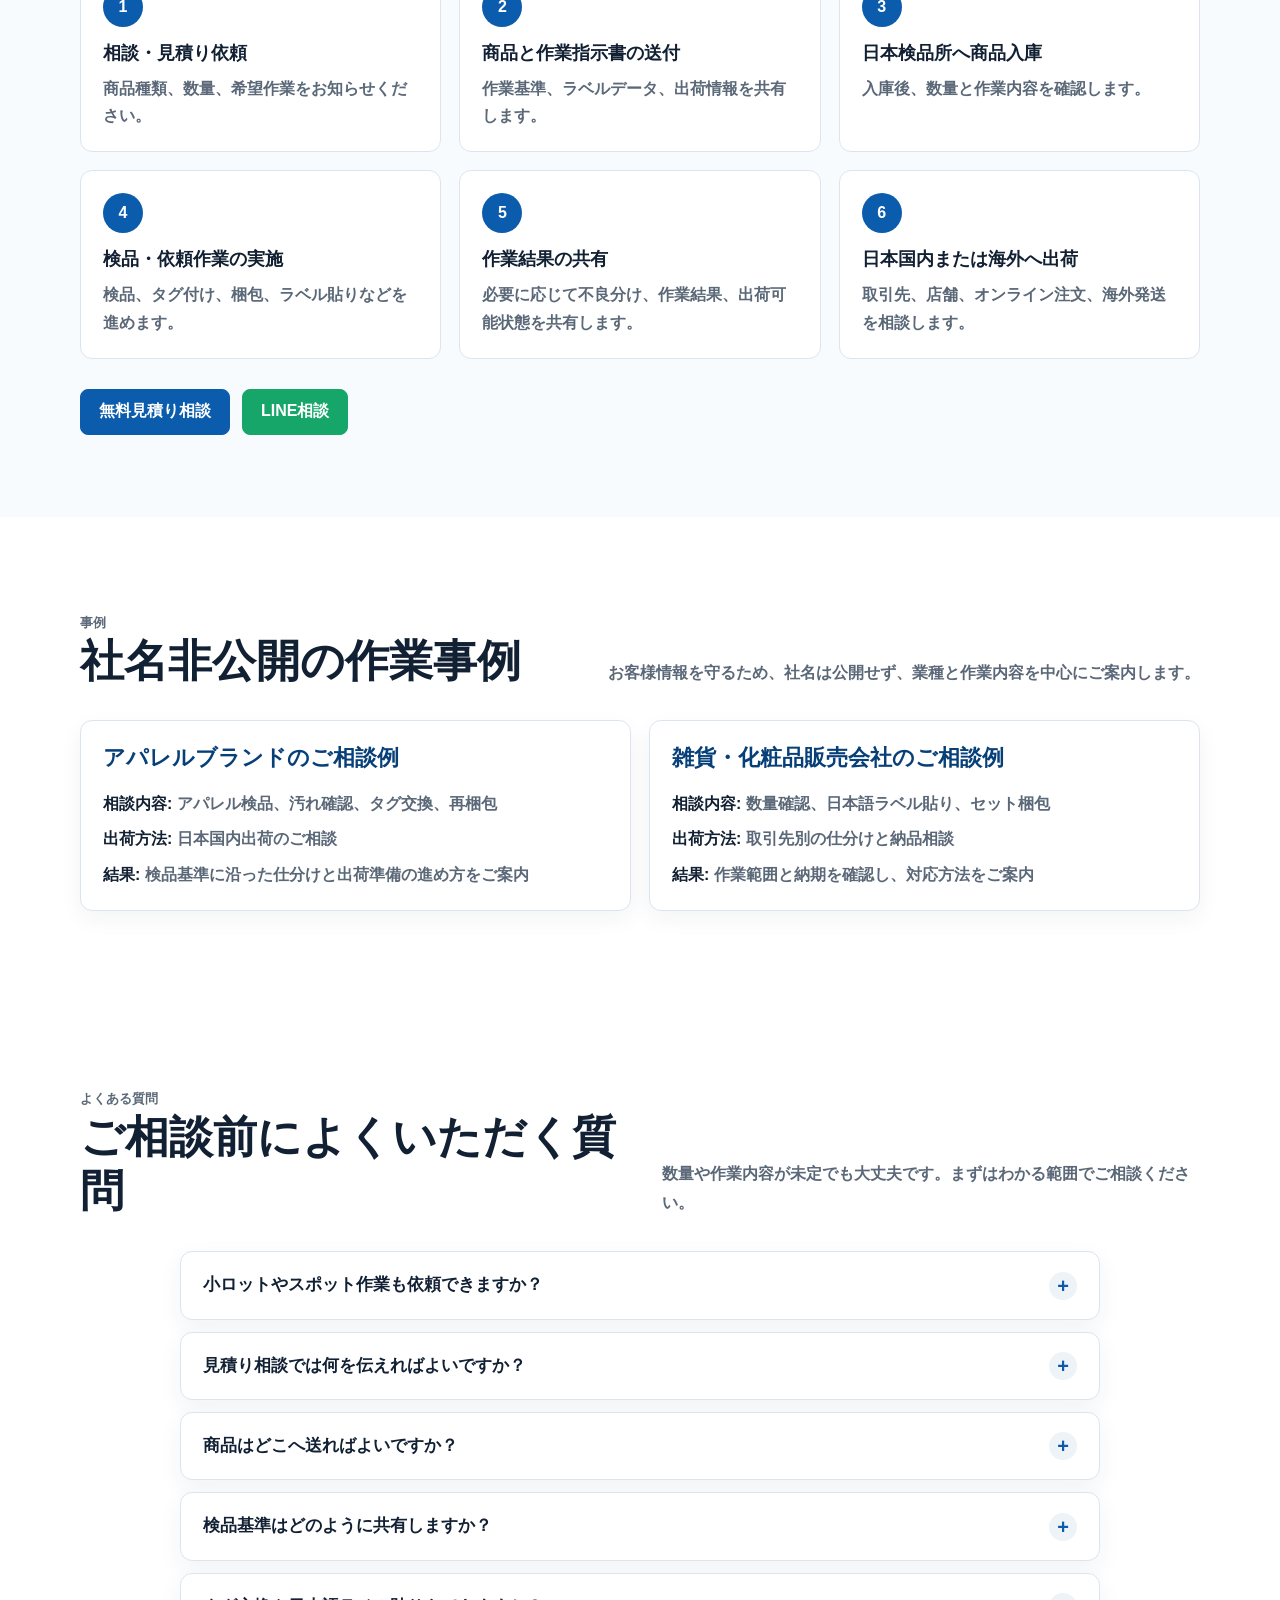
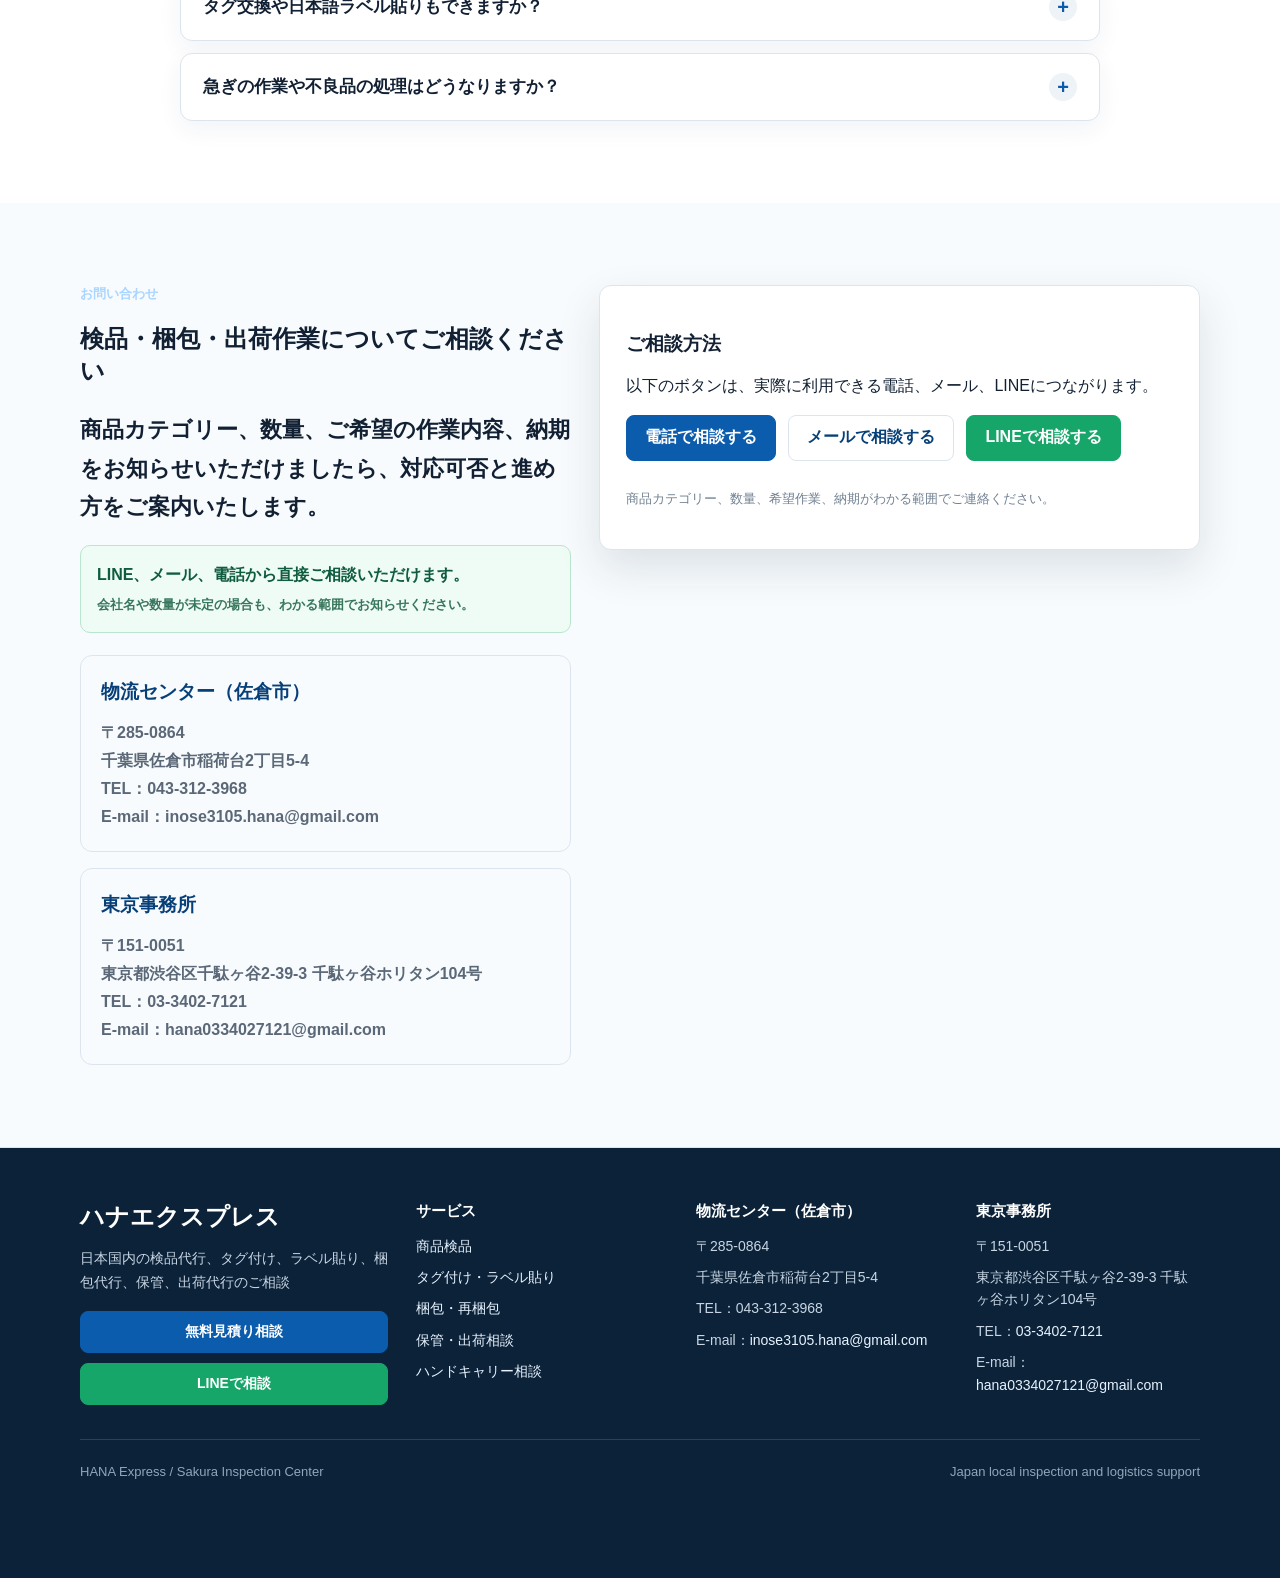
==== commit e99abd18: "Add bilingual FAQ section" ====
--- a/index.html
+++ b/index.html
@@ -18,8 +18,13 @@
   <meta name="robots" content="index, follow">
   <meta name="format-detection" content="telephone=yes">
   <link rel="canonical" href="https://hana-express.net/">
+  <link rel="alternate" hreflang="ja" href="https://hana-express.net/">
+  <link rel="alternate" hreflang="ko" href="https://hana-express.net/ko/">
+  <link rel="alternate" hreflang="x-default" href="https://hana-express.net/">
   <meta property="og:type" content="website">
   <meta property="og:site_name" content="HANA Express Sakura Inspection Center">
+  <meta property="og:locale" content="ja_JP">
+  <meta property="og:locale:alternate" content="ko_KR">
   <meta property="og:title" content="検品・タグ付け・梱包・出荷代行｜ハナエクスプレス">
   <meta property="og:description" content="アパレル、雑貨、化粧品などの検品、タグ付け、ラベル貼り、セット組み、再梱包、保管、出荷を代行します。小ロットやスポット案件もご相談ください。">
   <meta property="og:url" content="https://hana-express.net/">
@@ -198,7 +203,7 @@
     .hero {
       background:
         linear-gradient(90deg, rgba(8,32,58,.90), rgba(8,32,58,.70) 48%, rgba(8,32,58,.18)),
-        url("assets/sakura-warehouse.png") center/cover;
+        url("/assets/sakura-warehouse.png") center/cover;
       color: #fff;
       min-height: 680px;
       display: grid;
@@ -358,6 +363,56 @@
       font-weight: 750;
     }
     .case-meta b { color: var(--ink); }
+
+    .faq-list {
+      display: grid;
+      gap: 12px;
+      max-width: 920px;
+      margin: 34px auto 0;
+    }
+    .faq-item {
+      border: 1px solid var(--line);
+      border-radius: 12px;
+      background: #fff;
+      box-shadow: 0 8px 24px rgba(10,58,104,.06);
+      overflow: hidden;
+    }
+    .faq-item summary {
+      position: relative;
+      padding: 20px 58px 20px 22px;
+      color: var(--ink);
+      font-size: 17px;
+      line-height: 1.55;
+      font-weight: 900;
+      cursor: pointer;
+      list-style: none;
+    }
+    .faq-item summary::-webkit-details-marker { display: none; }
+    .faq-item summary::after {
+      content: "+";
+      position: absolute;
+      top: 50%;
+      right: 22px;
+      width: 28px;
+      height: 28px;
+      display: grid;
+      place-items: center;
+      border-radius: 50%;
+      background: var(--muted);
+      color: var(--blue);
+      font-size: 20px;
+      line-height: 1;
+      transform: translateY(-50%);
+    }
+    .faq-item[open] summary { color: var(--blue-dark); }
+    .faq-item[open] summary::after { content: "−"; }
+    .faq-answer {
+      margin: 0;
+      padding: 0 22px 22px;
+      color: var(--sub);
+      line-height: 1.8;
+      font-weight: 700;
+    }
 
     .quote-layout {
       display: grid;
@@ -505,6 +560,15 @@
       .wrap { width: min(100% - 28px, 1120px); }
       .header-inner { min-height: 64px; }
       .brand small { display: none; }
+      .hero { padding: 46px 0 50px; }
+      h1 {
+        font-size: clamp(34px, 9.2vw, 38px);
+        line-height: 1.14;
+        text-wrap: balance;
+      }
+      .hero .lead { margin-top: 20px; font-size: 17px; line-height: 1.65; }
+      .hero .sublead { margin-top: 14px; line-height: 1.7; }
+      .hero .cta-row { margin-top: 24px; }
       .grid.two, .grid.three, .grid.four { grid-template-columns: 1fr; }
       section { padding: 58px 0; }
       .service-img, .photo-img { height: 190px; }
@@ -527,6 +591,7 @@
         <a href="#service" data-i18n="nav.service">サービス</a>
         <a href="#process" data-i18n="nav.process">ご利用の流れ</a>
         <a href="#cases" data-i18n="nav.cases">作業事例</a>
+        <a href="#faq" data-i18n="nav.faq">よくある質問</a>
         <a href="#quote" data-i18n="nav.quote">見積り相談</a>
         <div class="lang" aria-label="language selector">
           <button type="button" data-lang="ko">KR</button>
@@ -635,6 +700,19 @@
       </div>
     </section>
 
+    <section id="faq">
+      <div class="wrap">
+        <div class="section-head">
+          <div>
+            <p class="eyebrow" data-i18n="faq.eyebrow">よくある質問</p>
+            <h2 data-i18n="faq.title">ご相談前によくいただく質問</h2>
+          </div>
+          <p data-i18n="faq.desc">数量や作業内容が未定でも大丈夫です。まずはわかる範囲でご相談ください。</p>
+        </div>
+        <div class="faq-list" id="faqList"></div>
+      </div>
+    </section>
+
     <section class="soft" id="quote">
       <div class="wrap quote-layout">
         <div>
@@ -648,7 +726,7 @@
           <div class="contact-list">
             <div class="contact-box">
               <h3 data-i18n="contact.centerTitle">物流センター（佐倉市）</h3>
-              <p>〒285-0864<br>千葉県佐倉市稲荷台2丁目5-4<br>TEL：<a href="tel:+81433123968">043-312-3968</a><br>E-mail：<a href="mailto:inose3105.hana@gmail.com">inose3105.hana@gmail.com</a></p>
+              <p>〒285-0864<br>千葉県佐倉市稲荷台2丁目5-4<br>TEL：043-312-3968<br>E-mail：<a href="mailto:inose3105.hana@gmail.com">inose3105.hana@gmail.com</a></p>
             </div>
             <div class="contact-box">
               <h3 data-i18n="contact.tokyoTitle">東京事務所</h3>
@@ -661,7 +739,7 @@
           <p data-i18n="inquiry.desc">以下のボタンは、実際に利用できる電話、メール、LINEにつながります。</p>
           <div class="contact-actions">
             <a class="button primary" href="tel:+81334027121" data-i18n="inquiry.phone">電話で相談する</a>
-            <a class="button" href="mailto:inose3105.hana@gmail.com?subject=%E3%83%8F%E3%83%8A%E3%82%A8%E3%82%AF%E3%82%B9%E3%83%97%E3%83%AC%E3%82%B9%20%E6%A4%9C%E5%93%81%E3%83%BB%E6%A2%B1%E5%8C%85%E3%83%BB%E5%87%BA%E8%8D%B7%E7%9B%B8%E8%AB%87" data-i18n="inquiry.email" data-contact="email">メールで相談する</a>
+            <a class="button" href="mailto:hana0334027121@gmail.com?subject=%E3%83%8F%E3%83%8A%E3%82%A8%E3%82%AF%E3%82%B9%E3%83%97%E3%83%AC%E3%82%B9%20%E6%A4%9C%E5%93%81%E3%83%BB%E6%A2%B1%E5%8C%85%E3%83%BB%E5%87%BA%E8%8D%B7%E7%9B%B8%E8%AB%87" data-i18n="inquiry.email" data-contact="email">メールで相談する</a>
             <a class="button green" href="https://line.me/ti/p/CfdlTBG7Zn" target="_blank" rel="noopener" data-i18n="cta.lineConsult">LINEで相談する</a>
           </div>
           <p class="seo-line" data-i18n="inquiry.note">商品カテゴリー、数量、希望作業、納期がわかる範囲でご連絡ください。</p>
@@ -714,7 +792,7 @@
           <ul class="footer-list">
             <li>〒285-0864</li>
             <li>千葉県佐倉市稲荷台2丁目5-4</li>
-            <li>TEL：<a href="tel:+81433123968">043-312-3968</a></li>
+            <li>TEL：043-312-3968</li>
             <li>E-mail：<a href="mailto:inose3105.hana@gmail.com">inose3105.hana@gmail.com</a></li>
           </ul>
         </div>
@@ -750,6 +828,7 @@
           "nav.service": "서비스",
           "nav.process": "진행 과정",
           "nav.cases": "작업 사례",
+          "nav.faq": "자주 묻는 질문",
           "nav.quote": "견적 문의",
           "hero.title": "일본 현지 검품·택 작업·포장·출고를 한 번에",
           "hero.lead": "한국에서 일본으로 상품을 판매하고 계신가요? 한국어로 편하게 상담하고, 일본 현지에서 필요한 검품, 택 작업, 라벨 부착, 포장, 보관, 일본 국내 출고를 맡길 수 있습니다.",
@@ -779,6 +858,9 @@
           "cases.eyebrow": "작업 사례",
           "cases.title": "회사명을 공개하지 않는 작업 사례",
           "cases.desc": "고객 정보 보호를 위해 회사명은 공개하지 않고, 업종과 작업 내용 중심으로 안내합니다.",
+          "faq.eyebrow": "FAQ",
+          "faq.title": "상담 전에 자주 묻는 질문",
+          "faq.desc": "수량이나 작업 내용이 아직 확정되지 않아도 괜찮습니다. 아는 범위에서 먼저 문의해 주세요.",
           "quote.eyebrow": "문의",
           "quote.title": "일본 현지 검품·포장·출고에 대해 상담해 주세요",
           "quote.desc": "상품 종류, 예상 수량, 필요한 작업과 희망 일정을 알려주시면 작업 가능 여부와 진행 방법을 안내해 드립니다.",
@@ -825,35 +907,35 @@
         services: [
           {
             title: "상품 검품",
-            image: "assets/sakura-inspection.png",
+            image: "/assets/sakura-inspection.png",
             alt: "사쿠라 검품소의 의류 검품 작업 사진",
             desc: "입고된 상품의 수량과 상태를 고객 기준에 맞춰 확인합니다.",
             items: ["수량 확인", "오염 및 파손 확인", "봉제 상태 확인", "색상 및 사이즈 확인", "구성품 누락 확인", "고객이 제공한 검품 기준에 따른 작업"]
           },
           {
             title: "택 및 라벨 작업",
-            image: "assets/sakura-tag-packing.png",
+            image: "/assets/sakura-tag-packing.png",
             alt: "사쿠라 검품소의 택 작업 및 라벨 부착 사진",
             desc: "브랜드 택, 일본어 품질표시 라벨, 바코드 등 출고 전 필요한 부착 작업을 상담합니다.",
             items: ["브랜드 택 부착 및 교체", "일본어 품질표시 라벨 부착", "바코드 및 가격 스티커 부착", "기존 라벨 제거", "캠페인 및 프로모션 스티커 작업"]
           },
           {
             title: "포장 및 재포장",
-            image: "assets/sakura-repacking.png",
+            image: "/assets/sakura-repacking.png",
             alt: "사쿠라 검품소의 의류 재포장 및 박스 포장 작업 사진",
             desc: "상품별 판매 방식에 맞춰 개별 포장, 세트 구성, 동봉물 삽입 등을 상담합니다.",
             items: ["OPP 봉투 교체", "개별 포장", "세트 구성", "박스 교체", "완충재 및 동봉물 삽입"]
           },
           {
             title: "보관 및 출고",
-            image: "assets/sakura-shipping.png",
+            image: "/assets/sakura-shipping.png",
             alt: "사쿠라 검품소의 상품 보관 및 출고 준비 사진",
             desc: "검품 완료 후 일본 국내 배송, 거래처 납품, 해외 발송 및 긴급 출고를 상담합니다.",
             items: ["단기 상품 보관", "일본 전국 개별 배송", "기업 및 매장 일괄 납품", "온라인 주문별 출고", "해외 발송 및 긴급 출고 상담"]
           },
           {
             title: "한일 핸드캐리 상담",
-            image: "assets/pickup-van.png",
+            image: "/assets/pickup-van.png",
             alt: "일본 현지에서 상품을 픽업하고 운송을 준비하는 차량 사진",
             desc: "일본과 한국 사이의 긴급 운송, 서류 및 의류 샘플 등 핸드캐리 가능 여부를 상담합니다.",
             items: ["일본 출발 한국 도착 핸드캐리 상담", "긴급 서류 및 샘플 운송 상담", "항공편 일정에 맞춘 픽업 상담", "일반 화물로 어려운 일정 상담"]
@@ -885,6 +967,14 @@
             title: "잡화·화장품 판매업체 상담 사례",
             rows: [["상담 내용", "수량 확인, 일본어 라벨 부착, 세트 포장"], ["출고 방식", "거래처별 분류 및 납품 상담"], ["결과", "작업 범위와 일정 확인 후 진행 방법 안내"]]
           }
+        ],
+        faqs: [
+          ["소량이나 일회성 작업도 의뢰할 수 있나요?", "가능 여부를 상담할 수 있습니다. 상품 종류, 수량, 필요한 작업과 희망 일정을 확인한 뒤 진행 방법을 안내해 드립니다."],
+          ["견적 문의할 때 무엇을 알려야 하나요?", "상품 종류, 예상 수량, 필요한 작업, 희망 일정을 알려주세요. 아직 확정되지 않은 항목은 아는 범위에서 말씀해 주셔도 됩니다."],
+          ["상품은 어디로 보내면 되나요?", "작업 가능 여부와 내용을 먼저 확인한 뒤 입고 장소와 발송 방법을 안내합니다. 확인 전에는 상품을 먼저 보내지 말고 상담해 주세요."],
+          ["검품 기준은 어떻게 전달하나요?", "작업 지시서, 사진, 샘플 등 준비 가능한 자료로 기준을 공유해 주세요. 자료를 확인하고 작업 방법을 상담합니다."],
+          ["택 교체나 일본어 라벨 부착도 가능한가요?", "택 부착·교체, 일본어 품질표시 라벨, 바코드와 가격 스티커 작업을 상담할 수 있습니다. 필요한 데이터와 부자재 준비 방법은 작업별로 확인합니다."],
+          ["급한 작업이나 불량 상품 처리는 어떻게 하나요?", "희망 일정과 작업 범위를 확인한 뒤 긴급 대응 가능 여부를 안내합니다. 불량 상품은 고객 지시에 따라 분리, 재작업, 반송 등의 처리 방법을 정합니다."]
         ],
         news: []
       },
@@ -900,6 +990,7 @@
           "nav.service": "サービス",
           "nav.process": "ご利用の流れ",
           "nav.cases": "作業事例",
+          "nav.faq": "よくある質問",
           "nav.quote": "見積り相談",
           "hero.title": "法人向け検品・梱包・出荷代行サービス",
           "hero.lead": "検品・タグ付け・梱包作業を、必要な時だけ外部委託",
@@ -929,6 +1020,9 @@
           "cases.eyebrow": "事例",
           "cases.title": "社名非公開の作業事例",
           "cases.desc": "お客様情報を守るため、社名は公開せず、業種と作業内容を中心にご案内します。",
+          "faq.eyebrow": "よくある質問",
+          "faq.title": "ご相談前によくいただく質問",
+          "faq.desc": "数量や作業内容が未定でも大丈夫です。まずはわかる範囲でご相談ください。",
           "quote.eyebrow": "お問い合わせ",
           "quote.title": "検品・梱包・出荷作業についてご相談ください",
           "quote.desc": "商品カテゴリー、数量、ご希望の作業内容、納期をお知らせいただけましたら、対応可否と進め方をご案内いたします。",
@@ -975,35 +1069,35 @@
         services: [
           {
             title: "商品検品",
-            image: "assets/sakura-inspection.png",
+            image: "/assets/sakura-inspection.png",
             alt: "佐倉検品所でのアパレル検品作業写真",
             desc: "入庫した商品の数量と状態を、お客様の基準に合わせて確認する検品代行です。",
             items: ["数量確認", "汚れ・破損確認", "縫製状態確認", "色・サイズ確認", "付属品不足確認", "お客様指定の検品基準に沿った作業"]
           },
           {
             title: "タグ・ラベル作業",
-            image: "assets/sakura-tag-packing.png",
+            image: "/assets/sakura-tag-packing.png",
             alt: "佐倉検品所でのタグ付けとラベル貼り作業写真",
             desc: "ブランドタグ、日本語品質表示ラベル、バーコードなど、出荷前に必要なタグ付けやラベル貼りを相談できます。",
             items: ["ブランドタグの取り付け・交換", "日本語品質表示ラベル貼り", "バーコード・価格シール貼り", "既存ラベルの取り外し", "キャンペーン・プロモーションシール作業"]
           },
           {
             title: "梱包・再梱包",
-            image: "assets/sakura-repacking.png",
+            image: "/assets/sakura-repacking.png",
             alt: "佐倉検品所でのアパレル再梱包と箱詰め作業写真",
             desc: "販売方法に合わせた個別包装、セット組み、同梱物の挿入など、梱包代行を相談できます。",
             items: ["OPP袋交換", "個別包装", "セット組み", "箱の交換", "緩衝材・同梱物の挿入"]
           },
           {
             title: "保管・出荷",
-            image: "assets/sakura-shipping.png",
+            image: "/assets/sakura-shipping.png",
             alt: "佐倉検品所での商品保管と出荷準備写真",
             desc: "検品完了後の日本国内配送、取引先納品、海外発送、急ぎの出荷代行についてご相談いただけます。",
             items: ["短期商品保管", "日本全国への個別配送", "企業・店舗への一括納品", "オンライン注文別出荷", "海外発送・緊急出荷相談"]
           },
           {
             title: "日韓ハンドキャリー相談",
-            image: "assets/pickup-van.png",
+            image: "/assets/pickup-van.png",
             alt: "日本国内で商品の集荷と運送準備を行う車両写真",
             desc: "日本と韓国を結ぶ急ぎの書類、サンプル、アパレル商品のハンドキャリー可否をご相談いただけます。",
             items: ["日本発・韓国向けハンドキャリー相談", "急ぎの書類・サンプル運送相談", "航空便スケジュールに合わせた集荷相談", "通常貨物では間に合わない案件の相談"]
@@ -1036,11 +1130,19 @@
             rows: [["相談内容", "数量確認、日本語ラベル貼り、セット梱包"], ["出荷方法", "取引先別の仕分けと納品相談"], ["結果", "作業範囲と納期を確認し、対応方法をご案内"]]
           }
         ],
+        faqs: [
+          ["小ロットやスポット作業も依頼できますか？", "対応可否をご相談いただけます。商品種類、数量、希望作業、納期を確認したうえで、進め方をご案内します。"],
+          ["見積り相談では何を伝えればよいですか？", "商品種類、予定数量、希望作業、希望納期をお知らせください。未確定の項目は、わかる範囲で問題ありません。"],
+          ["商品はどこへ送ればよいですか？", "作業可否と内容を確認した後、入庫先と発送方法をご案内します。確認前に商品を送らず、まずはご相談ください。"],
+          ["検品基準はどのように共有しますか？", "作業指示書、写真、サンプルなど、準備可能な資料で基準を共有してください。内容を確認し、作業方法をご相談します。"],
+          ["タグ交換や日本語ラベル貼りもできますか？", "タグの取り付け・交換、日本語品質表示ラベル、バーコード、価格シールなどをご相談いただけます。必要なデータや資材の準備方法は案件ごとに確認します。"],
+          ["急ぎの作業や不良品の処理はどうなりますか？", "希望納期と作業範囲を確認し、緊急対応の可否をご案内します。不良品はお客様の指示に合わせて、分別、再作業、返送などの方法を決めます。"]
+        ],
         news: []
       }
     };
 
-    let currentLang = "ja";
+    let currentLang = location.pathname.startsWith("/ko") ? "ko" : "ja";
 
     function renderList(target, items, renderer) {
       document.getElementById(target).innerHTML = items.map(renderer).join("");
@@ -1058,7 +1160,7 @@
       document.querySelector('meta[name="twitter:title"]').setAttribute("content", data.meta.title);
       document.querySelector('meta[name="twitter:description"]').setAttribute("content", data.meta.description);
       document.querySelectorAll('[data-contact="email"]').forEach((node) => {
-        node.setAttribute("href", `mailto:inose3105.hana@gmail.com?subject=${encodeURIComponent(data.mailSubject)}`);
+        node.setAttribute("href", `mailto:hana0334027121@gmail.com?subject=${encodeURIComponent(data.mailSubject)}`);
       });
 
       document.querySelectorAll("[data-i18n]").forEach((node) => {
@@ -1108,6 +1210,12 @@
           </div>
         </article>
       `);
+      renderList("faqList", data.faqs, (item) => `
+        <details class="faq-item">
+          <summary>${item[0]}</summary>
+          <p class="faq-answer">${item[1]}</p>
+        </details>
+      `);
       const newsSection = document.getElementById("news");
       newsSection.hidden = data.news.length === 0;
       renderList("newsGrid", data.news, (item) => `
@@ -1121,7 +1229,14 @@
     }
 
     document.querySelectorAll("[data-lang]").forEach((button) => {
-      button.addEventListener("click", () => setLanguage(button.dataset.lang));
+      button.addEventListener("click", () => {
+        const targetPath = button.dataset.lang === "ko" ? "/ko/" : "/";
+        if (location.pathname !== targetPath) {
+          location.href = targetPath;
+          return;
+        }
+        setLanguage(button.dataset.lang);
+      });
     });
 
     setLanguage(currentLang);
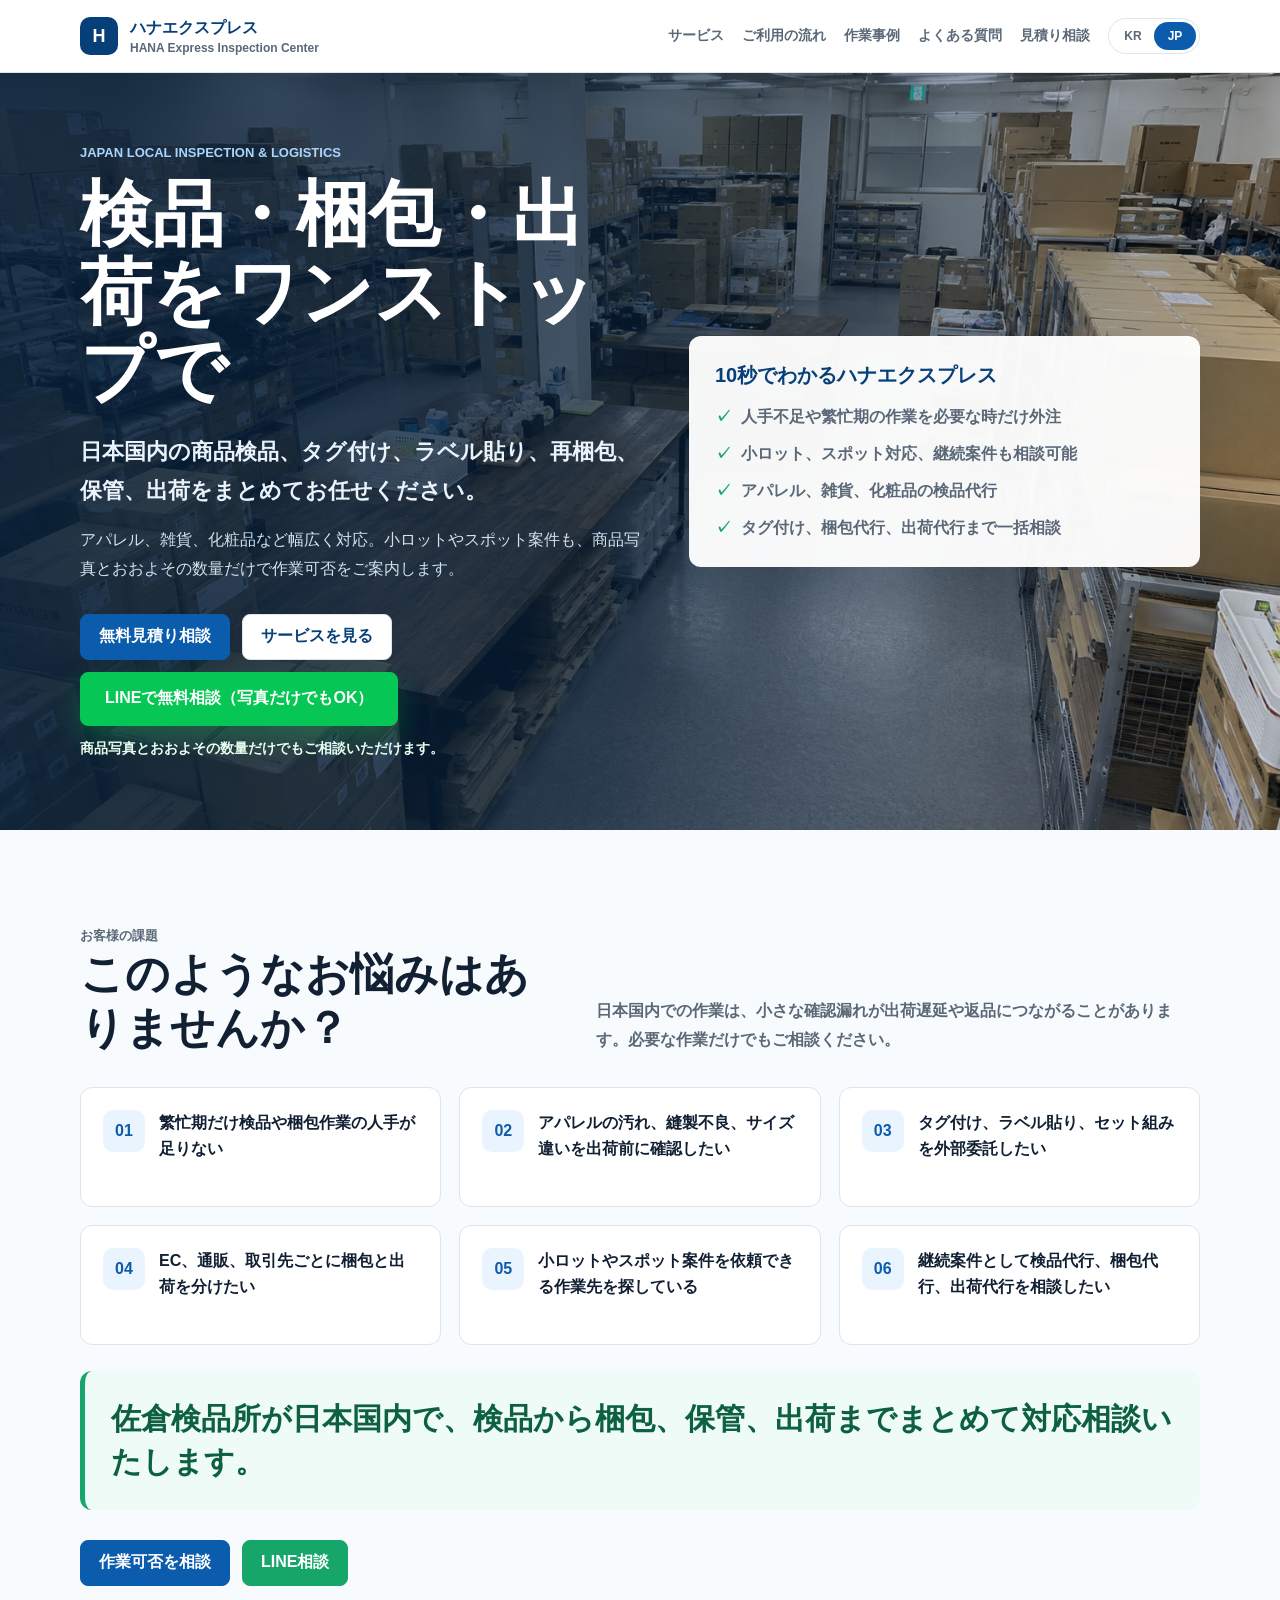
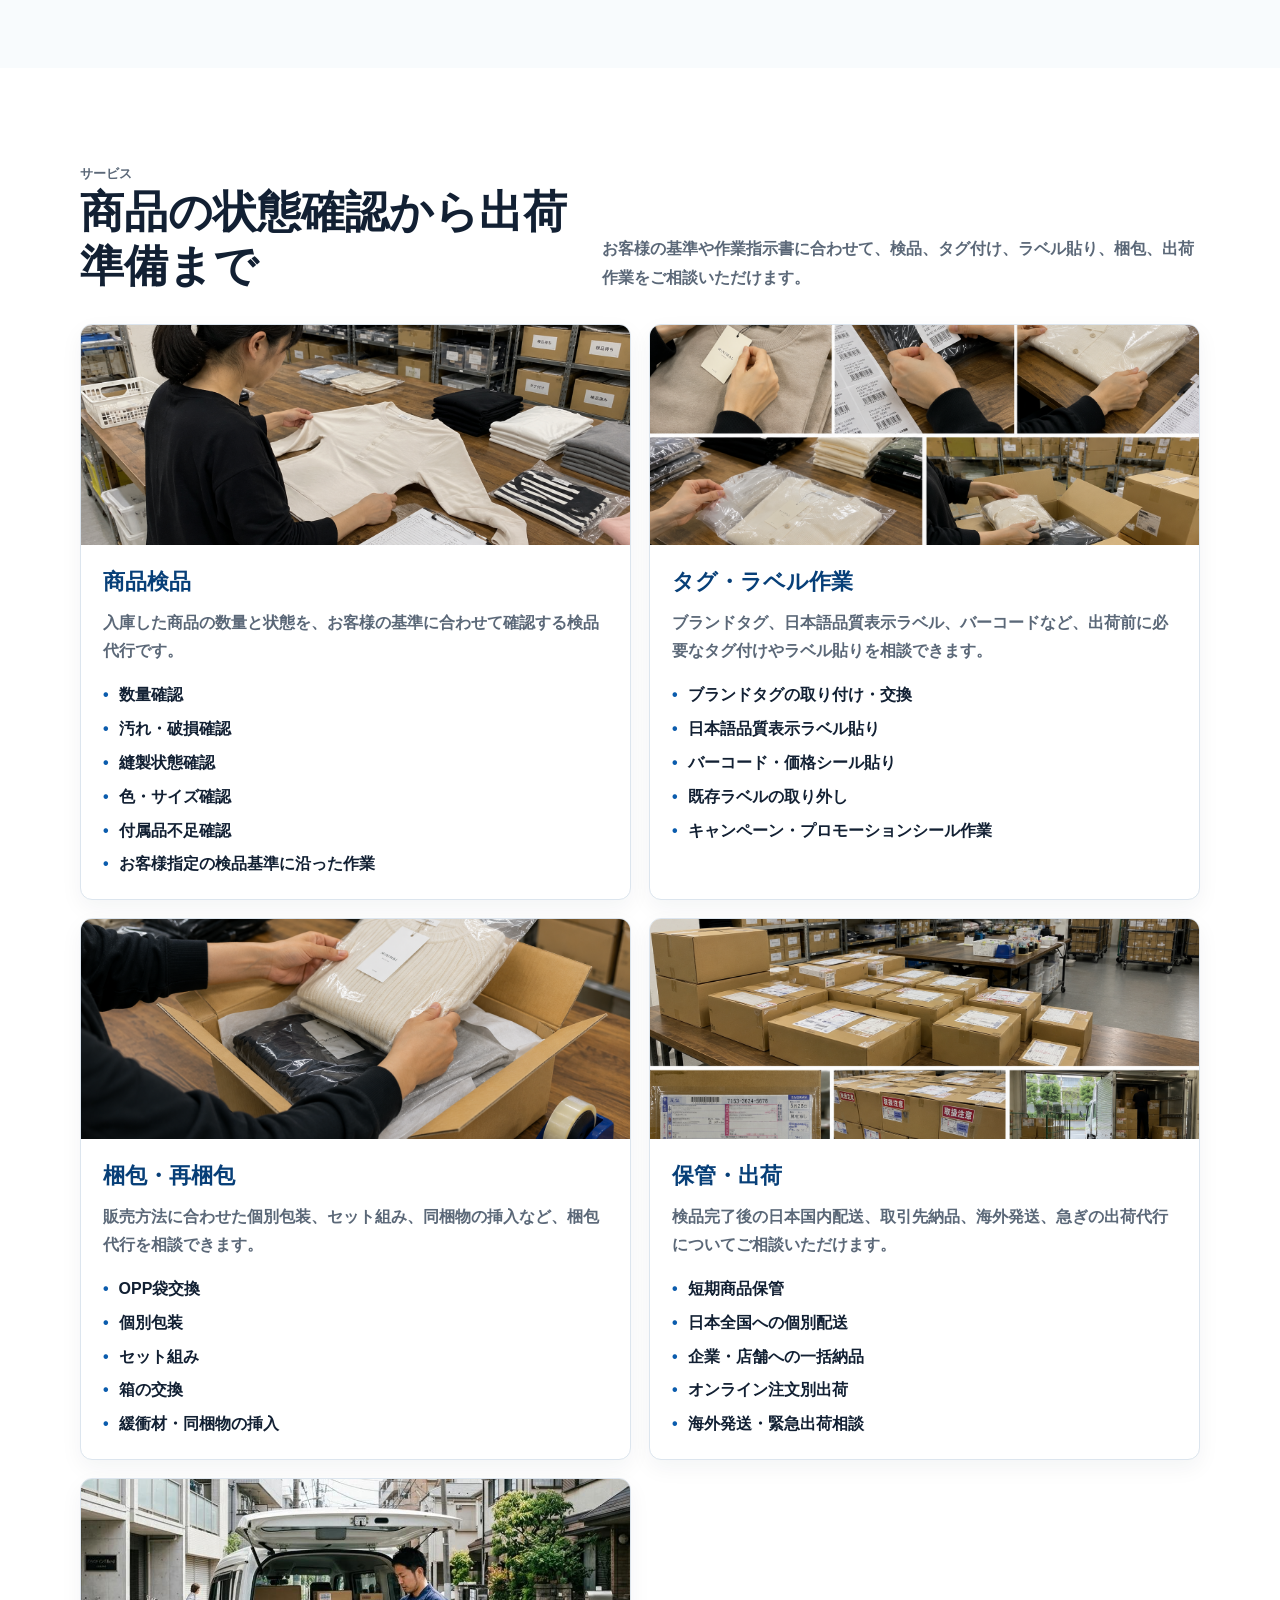
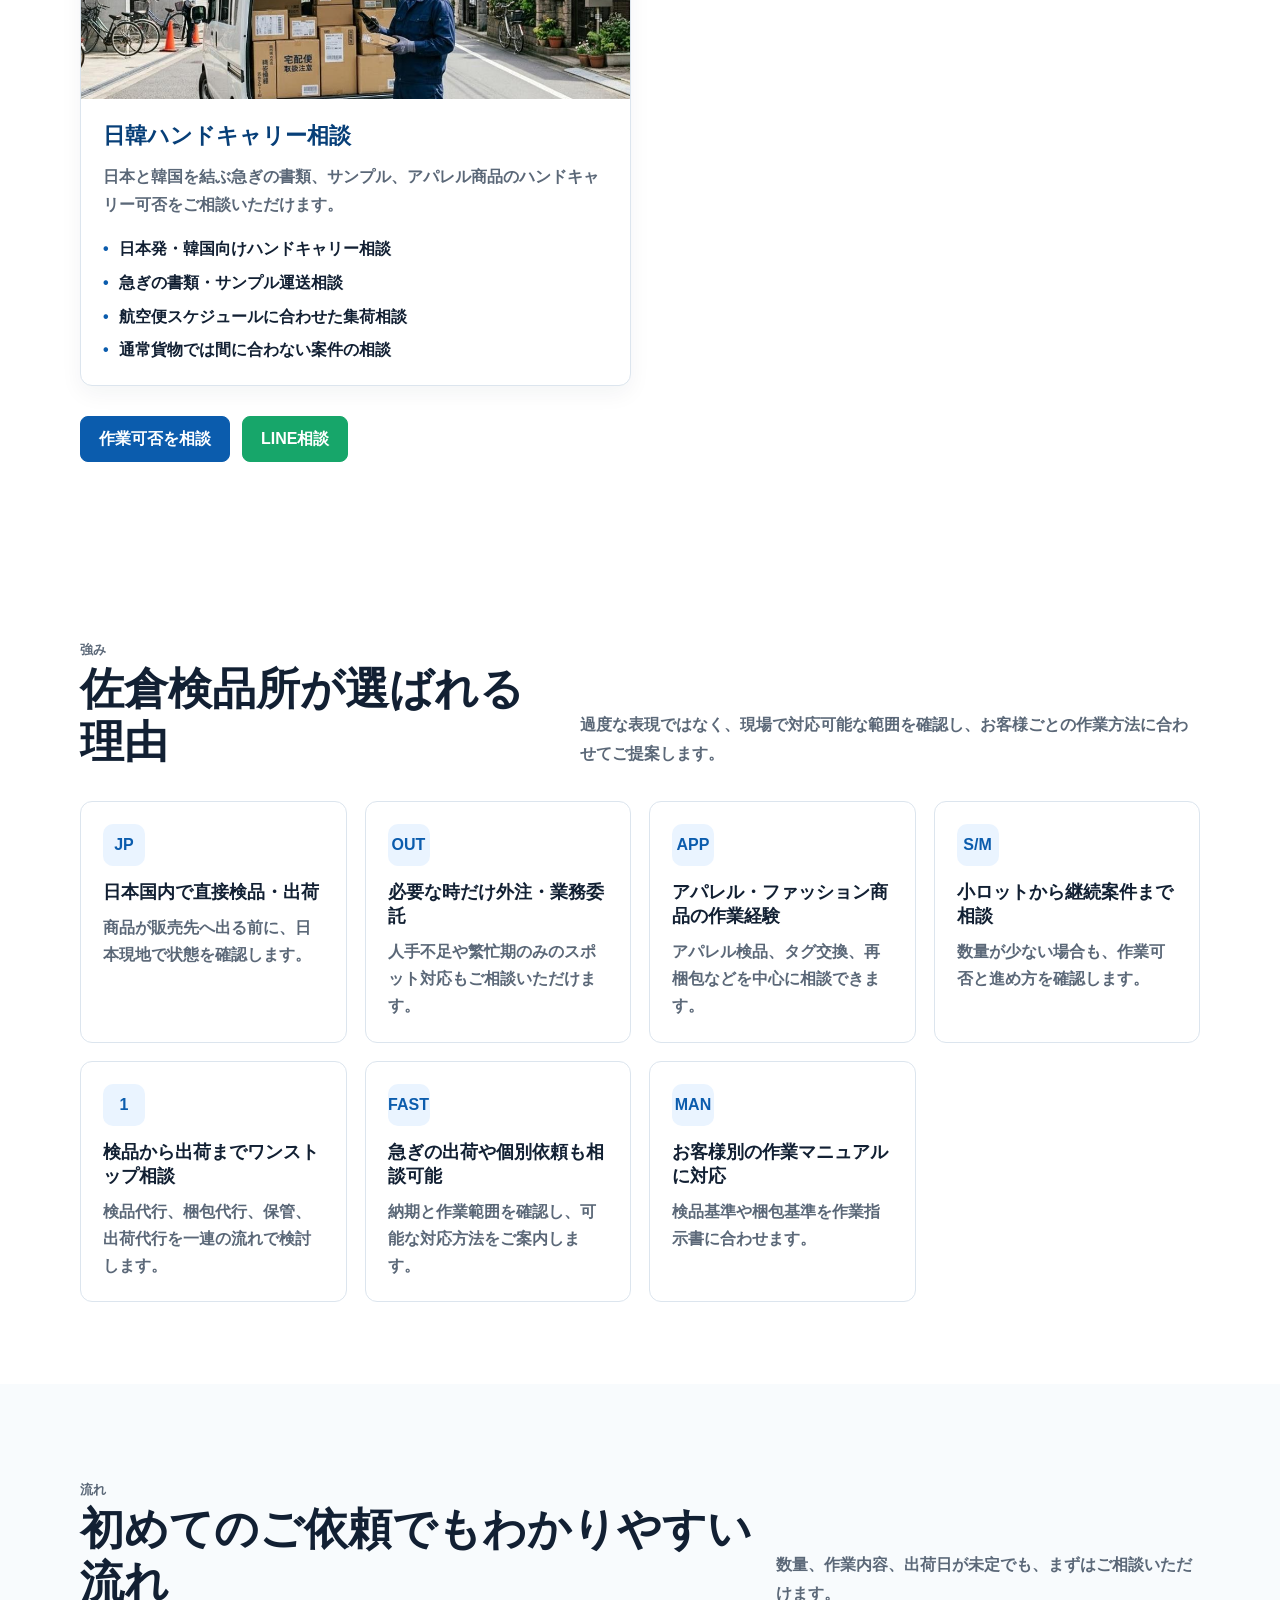
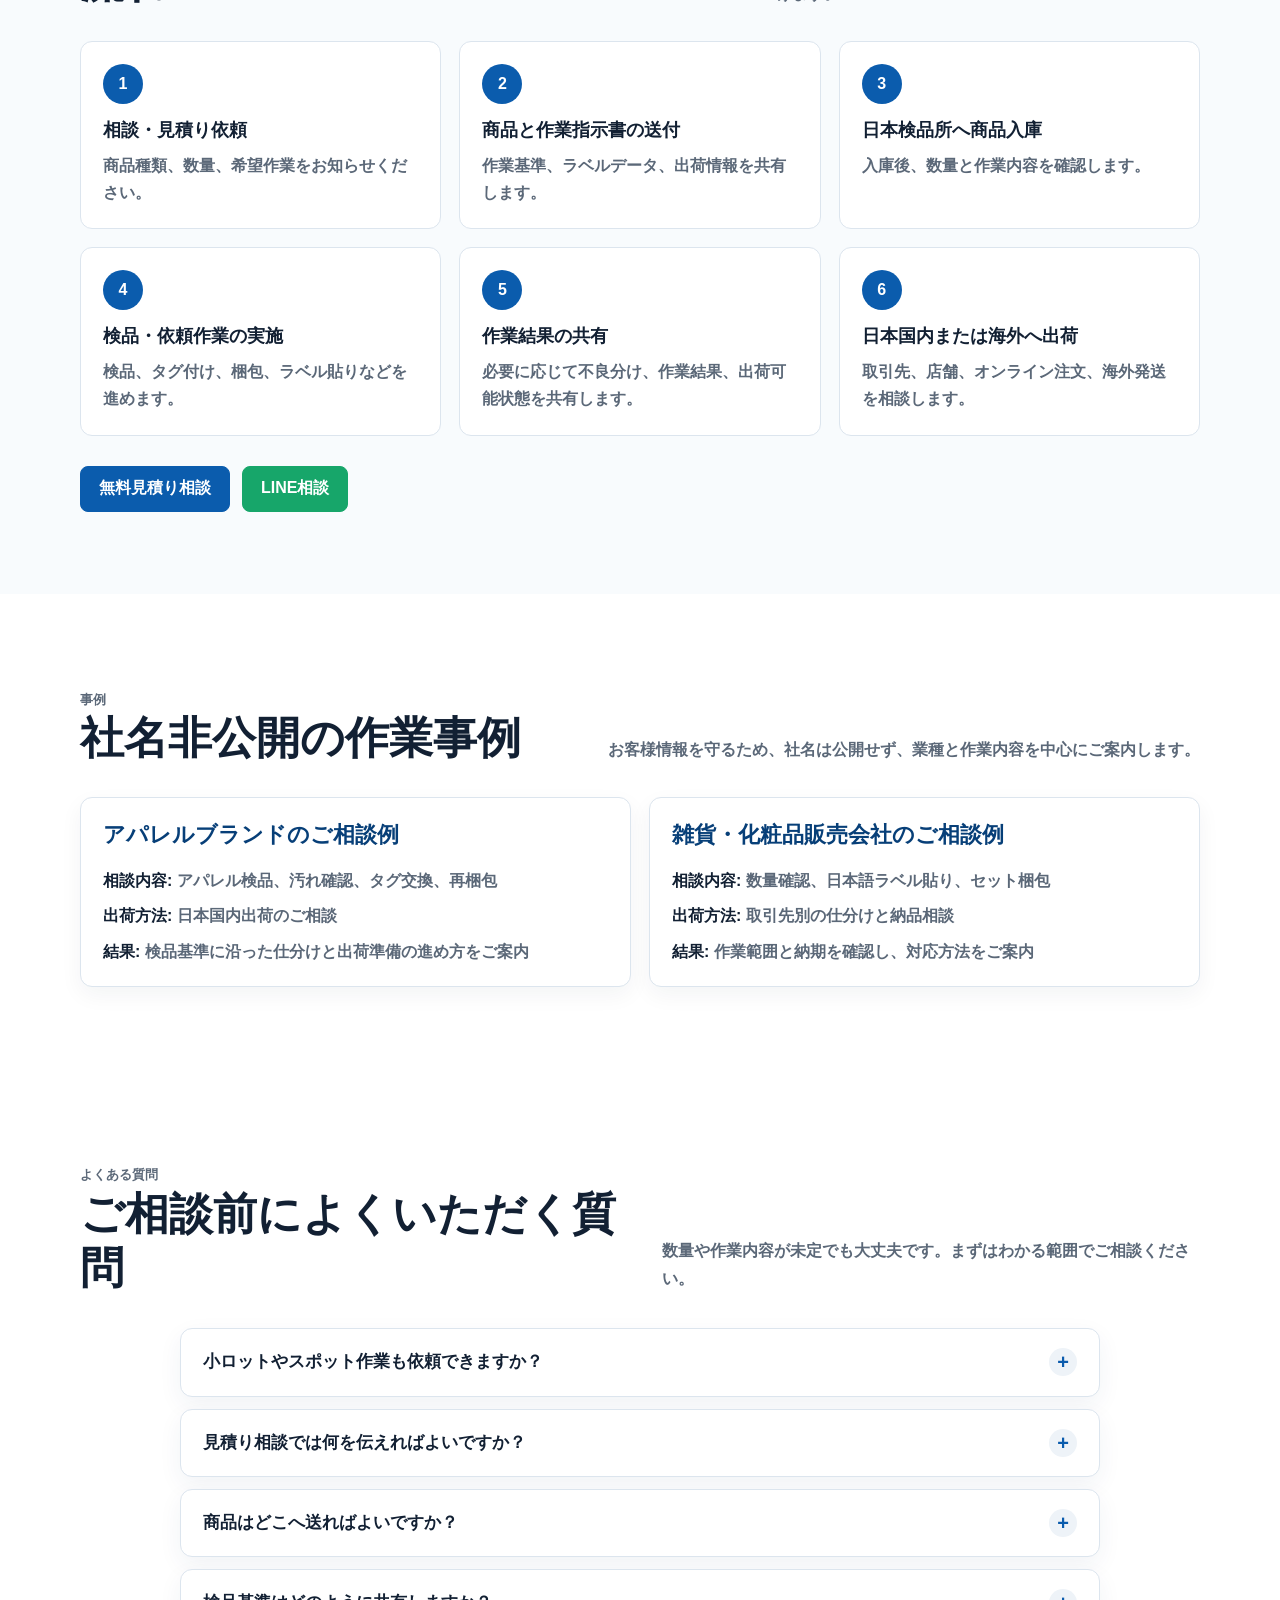
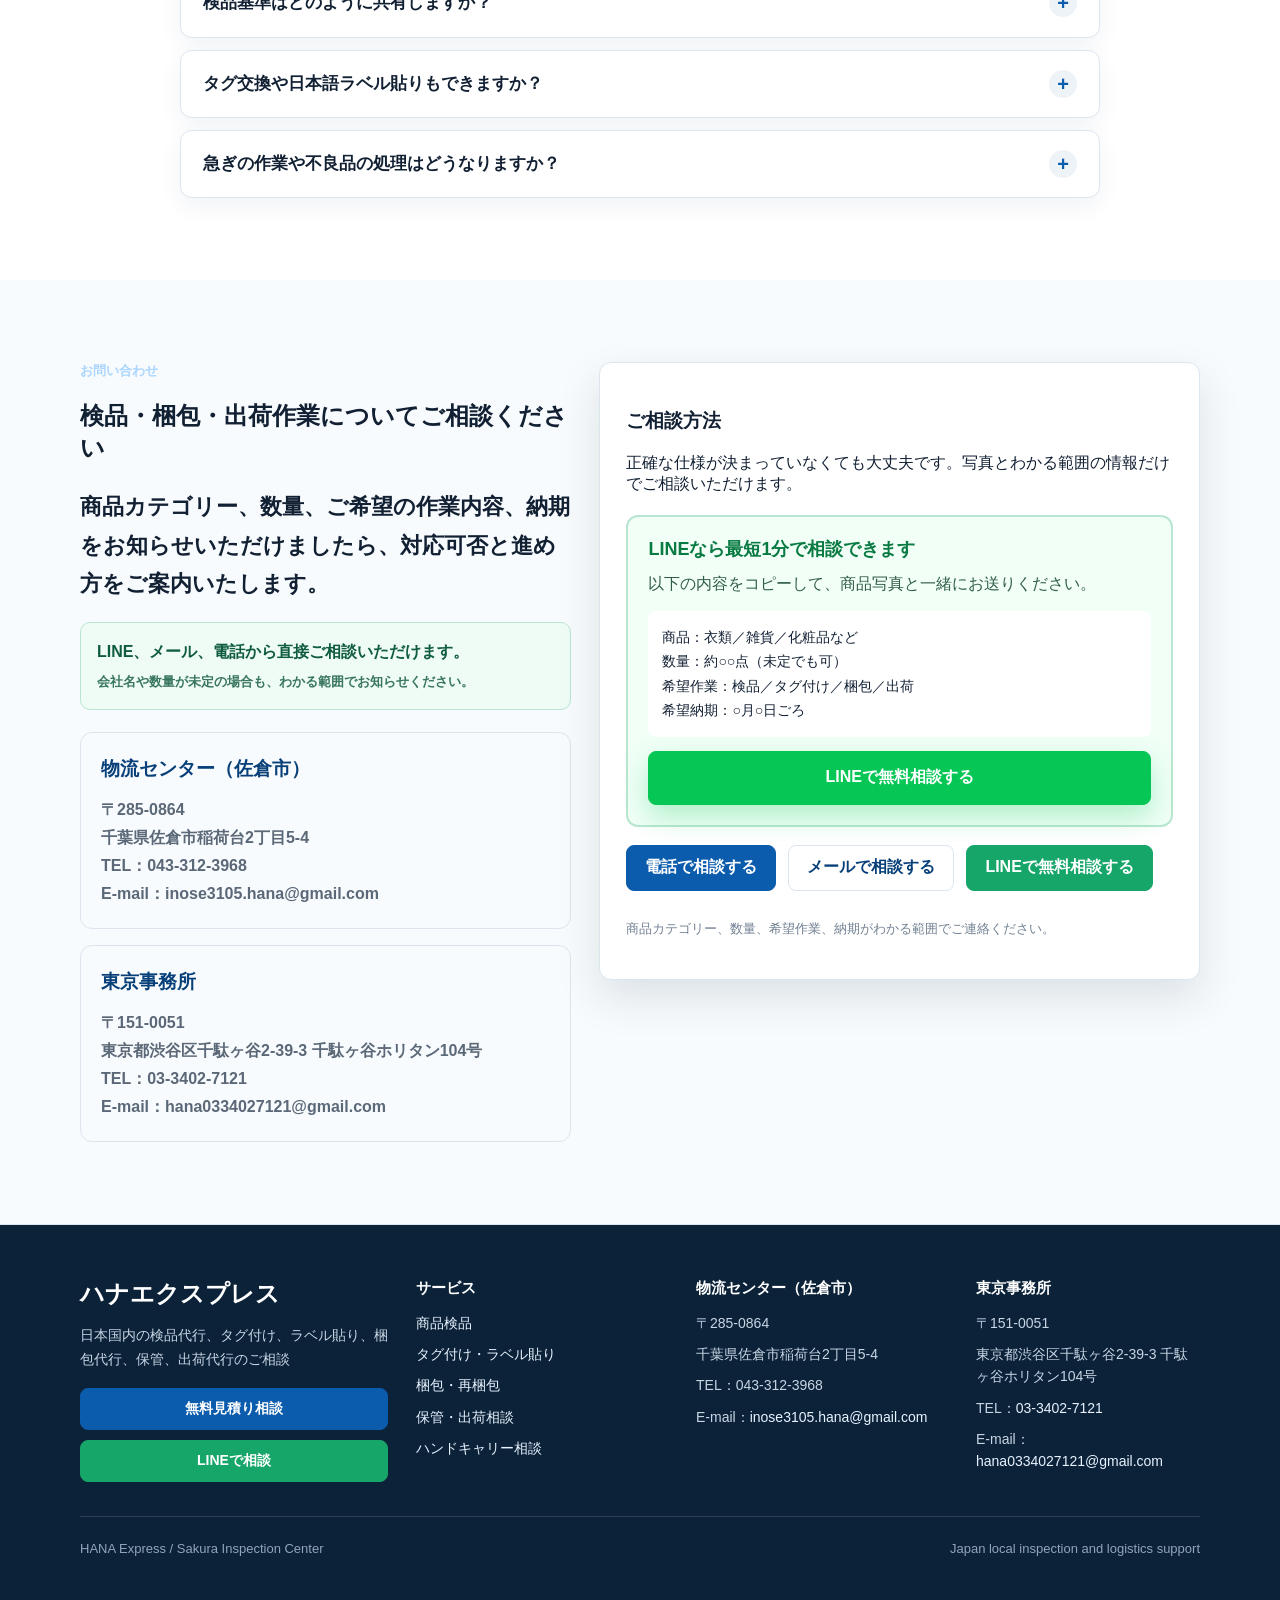
==== commit 17e76b63: "Improve LINE inquiry conversion" ====
--- a/index.html
+++ b/index.html
@@ -199,6 +199,8 @@
     .button.primary { background: var(--blue); border-color: var(--blue); color: #fff; }
     .button.green { background: var(--green); border-color: var(--green); color: #fff; }
     .button.orange { background: var(--orange); border-color: var(--orange); color: #fff; }
+    .button.line-strong { min-height: 54px; padding: 0 24px; background: #06c755; border-color: #06c755; color: #fff; box-shadow: 0 12px 28px rgba(6,199,85,.28); }
+    .hero-proof { margin: 14px 0 0; color: #eafff1; font-size: 14px; font-weight: 900; }
 
     .hero {
       background:
@@ -427,6 +429,10 @@
       background: #fff;
       box-shadow: var(--shadow);
     }
+    .line-inquiry-box { margin-top: 20px; padding: 20px; border: 2px solid #b9e6d0; border-radius: 12px; background: #f1fff7; }
+    .line-inquiry-box strong { display: block; color: #087a42; font-size: 18px; }
+    .line-inquiry-box p { margin: 9px 0 0; color: #315d49; line-height: 1.7; }
+    .line-template { margin-top: 14px; padding: 14px; border-radius: 8px; background: #fff; color: var(--ink); font-size: 14px; line-height: 1.75; white-space: pre-line; }
     .contact-actions { display: flex; flex-wrap: wrap; gap: 12px; margin-top: 18px; }
     .send-notice {
       margin: 18px 0 0;
@@ -612,8 +618,9 @@
           <div class="cta-row">
             <a class="button primary" href="#quote" data-i18n="cta.quote">무료 견적 상담</a>
             <a class="button" href="#service" data-i18n="cta.service">서비스 자세히 보기</a>
-            <a class="button green" href="https://line.me/ti/p/CfdlTBG7Zn" target="_blank" rel="noopener" data-i18n="cta.line">LINE으로 문의</a>
-          </div>
+            <a class="button line-strong" href="https://lin.ee/z5ZCQga" target="_blank" rel="noopener" data-i18n="cta.line">LINEで無料相談（写真だけでもOK）</a>
+          </div>
+          <p class="hero-proof" data-i18n="hero.proof">商品写真とおおよその数量だけでもご相談いただけます。</p>
         </div>
         <aside class="hero-note">
           <strong data-i18n="hero.summaryTitle">10초 안에 확인하는 사쿠라 검품소</strong>
@@ -635,7 +642,7 @@
         <div class="emphasis" data-i18n="problems.emphasis">사쿠라 검품소가 일본 현지에서 검품부터 포장, 보관, 출고까지 한 번에 대응합니다.</div>
         <div class="cta-row">
           <a class="button primary" href="#quote" data-i18n="cta.possibility">작업 가능 여부 문의하기</a>
-          <a class="button green" href="https://line.me/ti/p/CfdlTBG7Zn" target="_blank" rel="noopener" data-i18n="cta.lineShort">LINE 상담</a>
+          <a class="button green" href="https://lin.ee/z5ZCQga" target="_blank" rel="noopener" data-i18n="cta.lineShort">LINE 상담</a>
         </div>
       </div>
     </section>
@@ -652,7 +659,7 @@
         <div class="grid two" id="serviceGrid"></div>
         <div class="cta-row">
           <a class="button primary" href="#quote" data-i18n="cta.possibility">作業可否を相談</a>
-          <a class="button green" href="https://line.me/ti/p/CfdlTBG7Zn" target="_blank" rel="noopener" data-i18n="cta.lineShort">LINE相談</a>
+          <a class="button green" href="https://lin.ee/z5ZCQga" target="_blank" rel="noopener" data-i18n="cta.lineShort">LINE相談</a>
         </div>
       </div>
     </section>
@@ -682,7 +689,7 @@
         <div class="grid three" id="processGrid"></div>
         <div class="cta-row">
           <a class="button primary" href="#quote" data-i18n="cta.quote">無料見積り相談</a>
-          <a class="button green" href="https://line.me/ti/p/CfdlTBG7Zn" target="_blank" rel="noopener" data-i18n="cta.lineShort">LINE相談</a>
+          <a class="button green" href="https://lin.ee/z5ZCQga" target="_blank" rel="noopener" data-i18n="cta.lineShort">LINE相談</a>
         </div>
       </div>
     </section>
@@ -736,11 +743,17 @@
         </div>
         <aside class="contact-card inquiry-card">
           <h3 data-i18n="inquiry.title">ご相談方法</h3>
-          <p data-i18n="inquiry.desc">以下のボタンは、実際に利用できる電話、メール、LINEにつながります。</p>
+          <p data-i18n="inquiry.desc">正確な仕様が決まっていなくても大丈夫です。写真とわかる範囲の情報だけでご相談いただけます。</p>
+          <div class="line-inquiry-box">
+            <strong data-i18n="inquiry.lineTitle">LINEなら最短1分で相談できます</strong>
+            <p data-i18n="inquiry.lineDesc">以下の内容をコピーして、商品写真と一緒にお送りください。</p>
+            <div class="line-template" data-i18n="inquiry.template">商品：衣類／雑貨／化粧品など<br>数量：約○○点（未定でも可）<br>希望作業：検品／タグ付け／梱包／出荷<br>希望納期：○月○日ごろ</div>
+            <a class="button line-strong" style="width:100%; margin-top:14px" href="https://lin.ee/z5ZCQga" target="_blank" rel="noopener" data-i18n="cta.lineConsult">LINEで無料相談する</a>
+          </div>
           <div class="contact-actions">
             <a class="button primary" href="tel:+81334027121" data-i18n="inquiry.phone">電話で相談する</a>
             <a class="button" href="mailto:hana0334027121@gmail.com?subject=%E3%83%8F%E3%83%8A%E3%82%A8%E3%82%AF%E3%82%B9%E3%83%97%E3%83%AC%E3%82%B9%20%E6%A4%9C%E5%93%81%E3%83%BB%E6%A2%B1%E5%8C%85%E3%83%BB%E5%87%BA%E8%8D%B7%E7%9B%B8%E8%AB%87" data-i18n="inquiry.email" data-contact="email">メールで相談する</a>
-            <a class="button green" href="https://line.me/ti/p/CfdlTBG7Zn" target="_blank" rel="noopener" data-i18n="cta.lineConsult">LINEで相談する</a>
+            <a class="button green" href="https://lin.ee/z5ZCQga" target="_blank" rel="noopener" data-i18n="cta.lineConsult">LINEで相談する</a>
           </div>
           <p class="seo-line" data-i18n="inquiry.note">商品カテゴリー、数量、希望作業、納期がわかる範囲でご連絡ください。</p>
         </aside>
@@ -763,7 +776,7 @@
 
   <div class="mobile-cta">
     <a class="button primary" href="tel:+81334027121" data-i18n="cta.quoteMobile">電話相談</a>
-    <a class="button green" href="https://line.me/ti/p/CfdlTBG7Zn" target="_blank" rel="noopener" data-i18n="cta.lineMobile">LINE相談</a>
+    <a class="button green" href="https://lin.ee/z5ZCQga" target="_blank" rel="noopener" data-i18n="cta.lineMobile">LINE相談</a>
   </div>
 
   <footer class="footer">
@@ -774,7 +787,7 @@
           <p data-i18n="footer.text">日本国内の検品、タグ付け、ラベル貼り、梱包、保管、出荷相談</p>
           <div class="footer-actions">
             <a class="button primary" href="#quote" data-i18n="footer.quote">無料見積り相談</a>
-            <a class="button green" href="https://line.me/ti/p/CfdlTBG7Zn" target="_blank" rel="noopener" data-i18n="footer.line">LINEで相談</a>
+            <a class="button green" href="https://lin.ee/z5ZCQga" target="_blank" rel="noopener" data-i18n="footer.line">LINEで相談</a>
           </div>
         </div>
         <div>
@@ -814,7 +827,7 @@
   </footer>
 
   <script>
-    const lineUrl = "https://line.me/ti/p/CfdlTBG7Zn";
+    const lineUrl = "https://lin.ee/z5ZCQga";
     const text = {
       ko: {
         meta: {
@@ -833,13 +846,14 @@
           "hero.title": "일본 현지 검품·택 작업·포장·출고를 한 번에",
           "hero.lead": "한국에서 일본으로 상품을 판매하고 계신가요? 한국어로 편하게 상담하고, 일본 현지에서 필요한 검품, 택 작업, 라벨 부착, 포장, 보관, 일본 국내 출고를 맡길 수 있습니다.",
           "hero.sub": "의류, 잡화, 화장품 등 다양한 상품의 일본 검품, 일본 택 작업, 일본 라벨 부착, 재포장, 보관 및 일본 배송대행을 상담합니다.",
+          "hero.proof": "상품 사진과 대략적인 수량만으로도 상담할 수 있습니다.",
           "hero.summaryTitle": "10초 안에 확인하는 하나익스프레스",
           "cta.quote": "무료 견적 상담",
           "cta.service": "서비스 자세히 보기",
-          "cta.line": "LINE으로 문의",
+          "cta.line": "LINE 무료상담 (사진만 있어도 가능)",
           "cta.possibility": "작업 가능 여부 문의하기",
           "cta.lineShort": "LINE 상담",
-          "cta.lineConsult": "LINE으로 상담하기",
+          "cta.lineConsult": "LINE으로 무료상담하기",
           "cta.quoteMobile": "전화 문의",
           "cta.lineMobile": "LINE 상담",
           "problems.eyebrow": "고객 고민",
@@ -868,6 +882,9 @@
           "quote.mailNote": "회사명이나 수량이 정해지지 않았어도 괜찮습니다. 가능한 범위에서 알려주세요.",
           "inquiry.title": "상담 방법",
           "inquiry.desc": "아래 버튼은 실제 연락 가능한 전화, 이메일, LINE으로 연결됩니다.",
+          "inquiry.lineTitle": "LINE으로 1분 만에 상담하세요",
+          "inquiry.lineDesc": "아래 내용을 복사해 상품 사진과 함께 보내 주세요.",
+          "inquiry.template": "상품: 의류/잡화/화장품 등\n수량: 약 ○○개 (미정 가능)\n희망 작업: 검품/택 작업/포장/출고\n희망 일정: ○월 ○일경",
           "inquiry.email": "이메일로 문의하기",
           "inquiry.phone": "전화로 문의하기",
           "inquiry.note": "상품 종류, 수량, 희망 작업, 일정을 알려주시면 더 빠르게 안내해 드립니다.",
@@ -992,16 +1009,17 @@
           "nav.cases": "作業事例",
           "nav.faq": "よくある質問",
           "nav.quote": "見積り相談",
-          "hero.title": "法人向け検品・梱包・出荷代行サービス",
-          "hero.lead": "検品・タグ付け・梱包作業を、必要な時だけ外部委託",
-          "hero.sub": "アパレル、雑貨、化粧品などの検品、タグ付け、ラベル貼り、セット組み、再梱包、保管、出荷まで一括で対応します。小ロット、スポット案件、繁忙期のみのご依頼もご相談ください。",
+          "hero.title": "検品・梱包・出荷をワンストップで",
+          "hero.lead": "日本国内の商品検品、タグ付け、ラベル貼り、再梱包、保管、出荷をまとめてお任せください。",
+          "hero.sub": "アパレル、雑貨、化粧品など幅広く対応。小ロットやスポット案件も、商品写真とおおよその数量だけで作業可否をご案内します。",
+          "hero.proof": "商品写真とおおよその数量だけでもご相談いただけます。",
           "hero.summaryTitle": "10秒でわかるハナエクスプレス",
           "cta.quote": "無料見積り相談",
           "cta.service": "サービスを見る",
-          "cta.line": "LINEで相談",
+          "cta.line": "LINEで無料相談（写真だけでもOK）",
           "cta.possibility": "作業可否を相談",
           "cta.lineShort": "LINE相談",
-          "cta.lineConsult": "LINEで相談する",
+          "cta.lineConsult": "LINEで無料相談する",
           "cta.quoteMobile": "電話相談",
           "cta.lineMobile": "LINE相談",
           "problems.eyebrow": "お客様の課題",
@@ -1029,7 +1047,10 @@
           "quote.receive": "LINE、メール、電話から直接ご相談いただけます。",
           "quote.mailNote": "会社名や数量が未定の場合も、わかる範囲でお知らせください。",
           "inquiry.title": "ご相談方法",
-          "inquiry.desc": "以下のボタンは、実際に利用できる電話、メール、LINEにつながります。",
+          "inquiry.desc": "正確な仕様が決まっていなくても大丈夫です。写真とわかる範囲の情報だけでご相談いただけます。",
+          "inquiry.lineTitle": "LINEなら最短1分で相談できます",
+          "inquiry.lineDesc": "以下の内容をコピーして、商品写真と一緒にお送りください。",
+          "inquiry.template": "商品：衣類／雑貨／化粧品など\n数量：約○○点（未定でも可）\n希望作業：検品／タグ付け／梱包／出荷\n希望納期：○月○日ごろ",
           "inquiry.email": "メールで相談する",
           "inquiry.phone": "電話で相談する",
           "inquiry.note": "商品カテゴリー、数量、希望作業、納期がわかる範囲でご連絡ください。",
@@ -1239,6 +1260,16 @@
       });
     });
 
+    document.querySelectorAll('a[href^="tel:"]').forEach((link) => link.addEventListener("click", () => {
+      if (typeof gtag === "function") gtag("event", "contact_click", { contact_method: "phone", page_language: currentLang });
+    }));
+    document.querySelectorAll('a[href^="mailto:"]').forEach((link) => link.addEventListener("click", () => {
+      if (typeof gtag === "function") gtag("event", "contact_click", { contact_method: "email", page_language: currentLang });
+    }));
+    document.querySelectorAll('a[href*="lin.ee"]').forEach((link) => link.addEventListener("click", () => {
+      if (typeof gtag === "function") gtag("event", "contact_click", { contact_method: "line", page_language: currentLang, link_location: link.closest(".hero") ? "hero" : "body" });
+    }));
+
     setLanguage(currentLang);
   </script>
 </body>
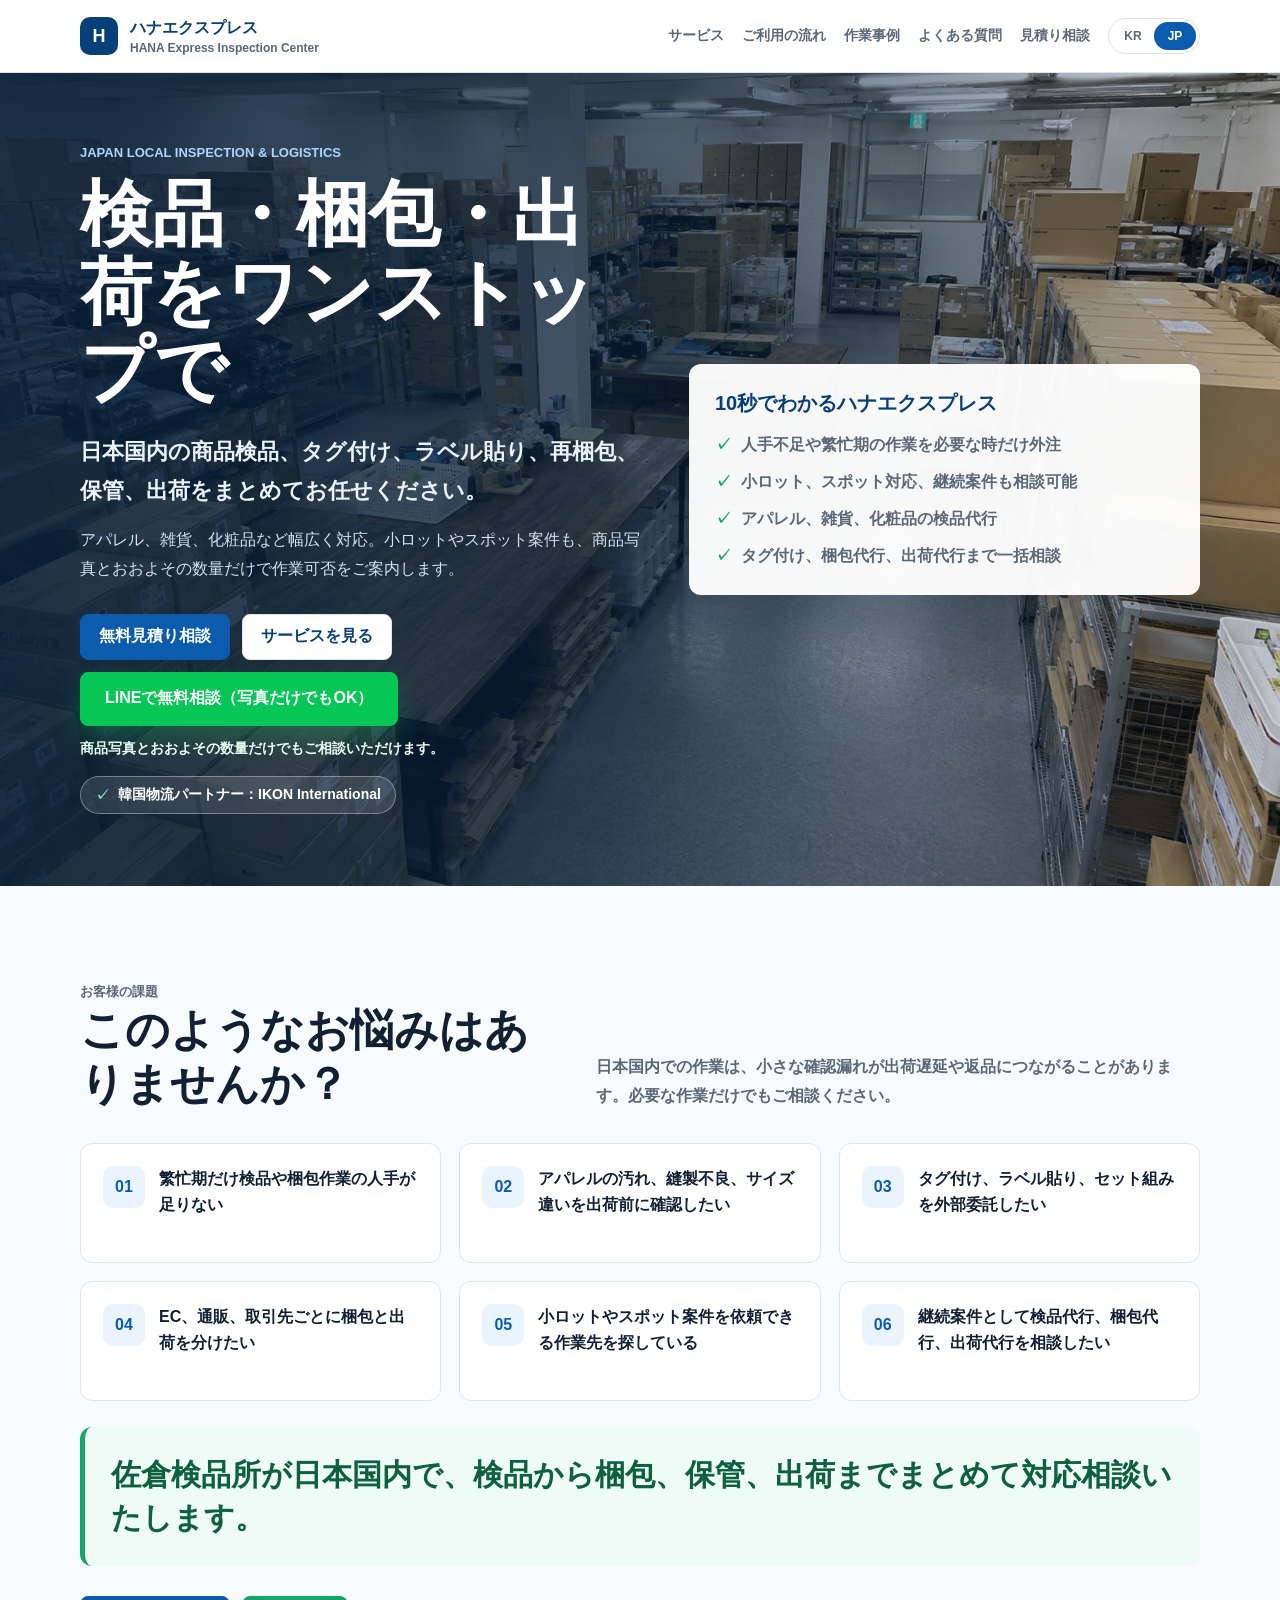
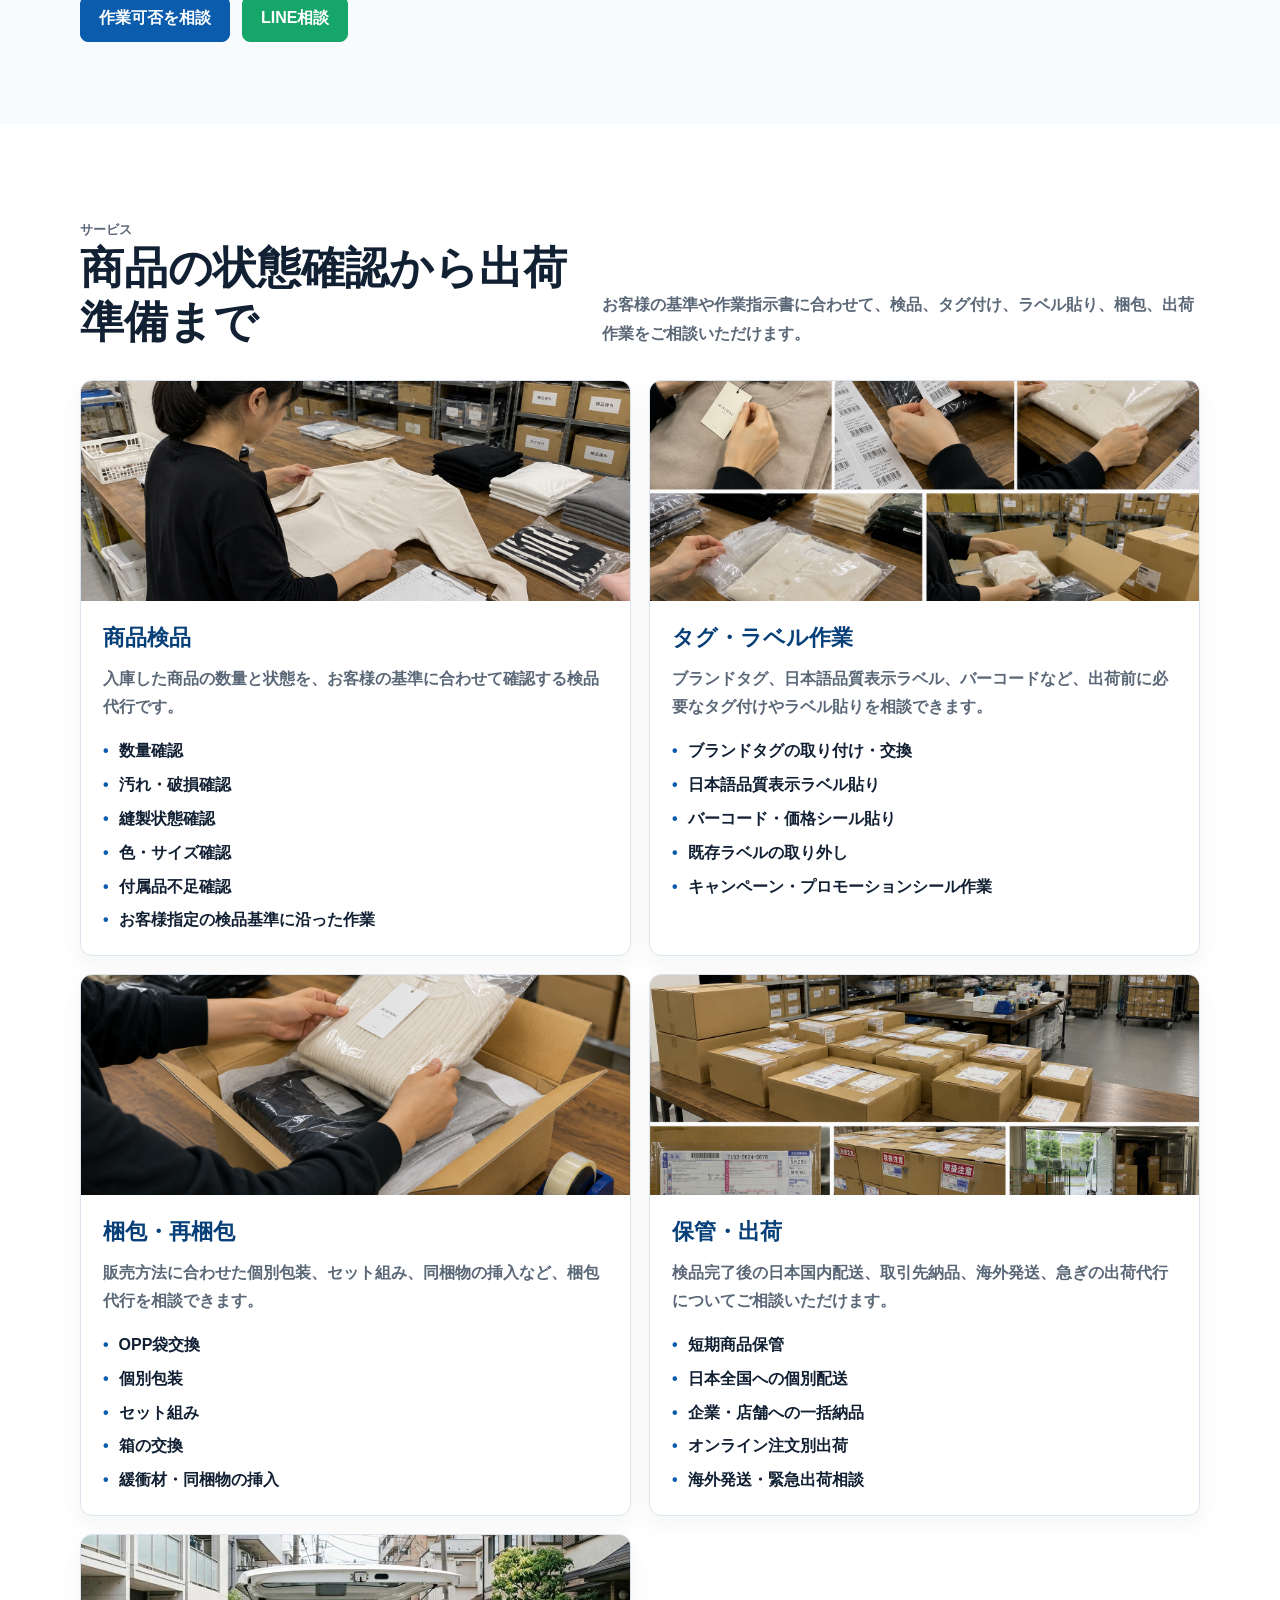
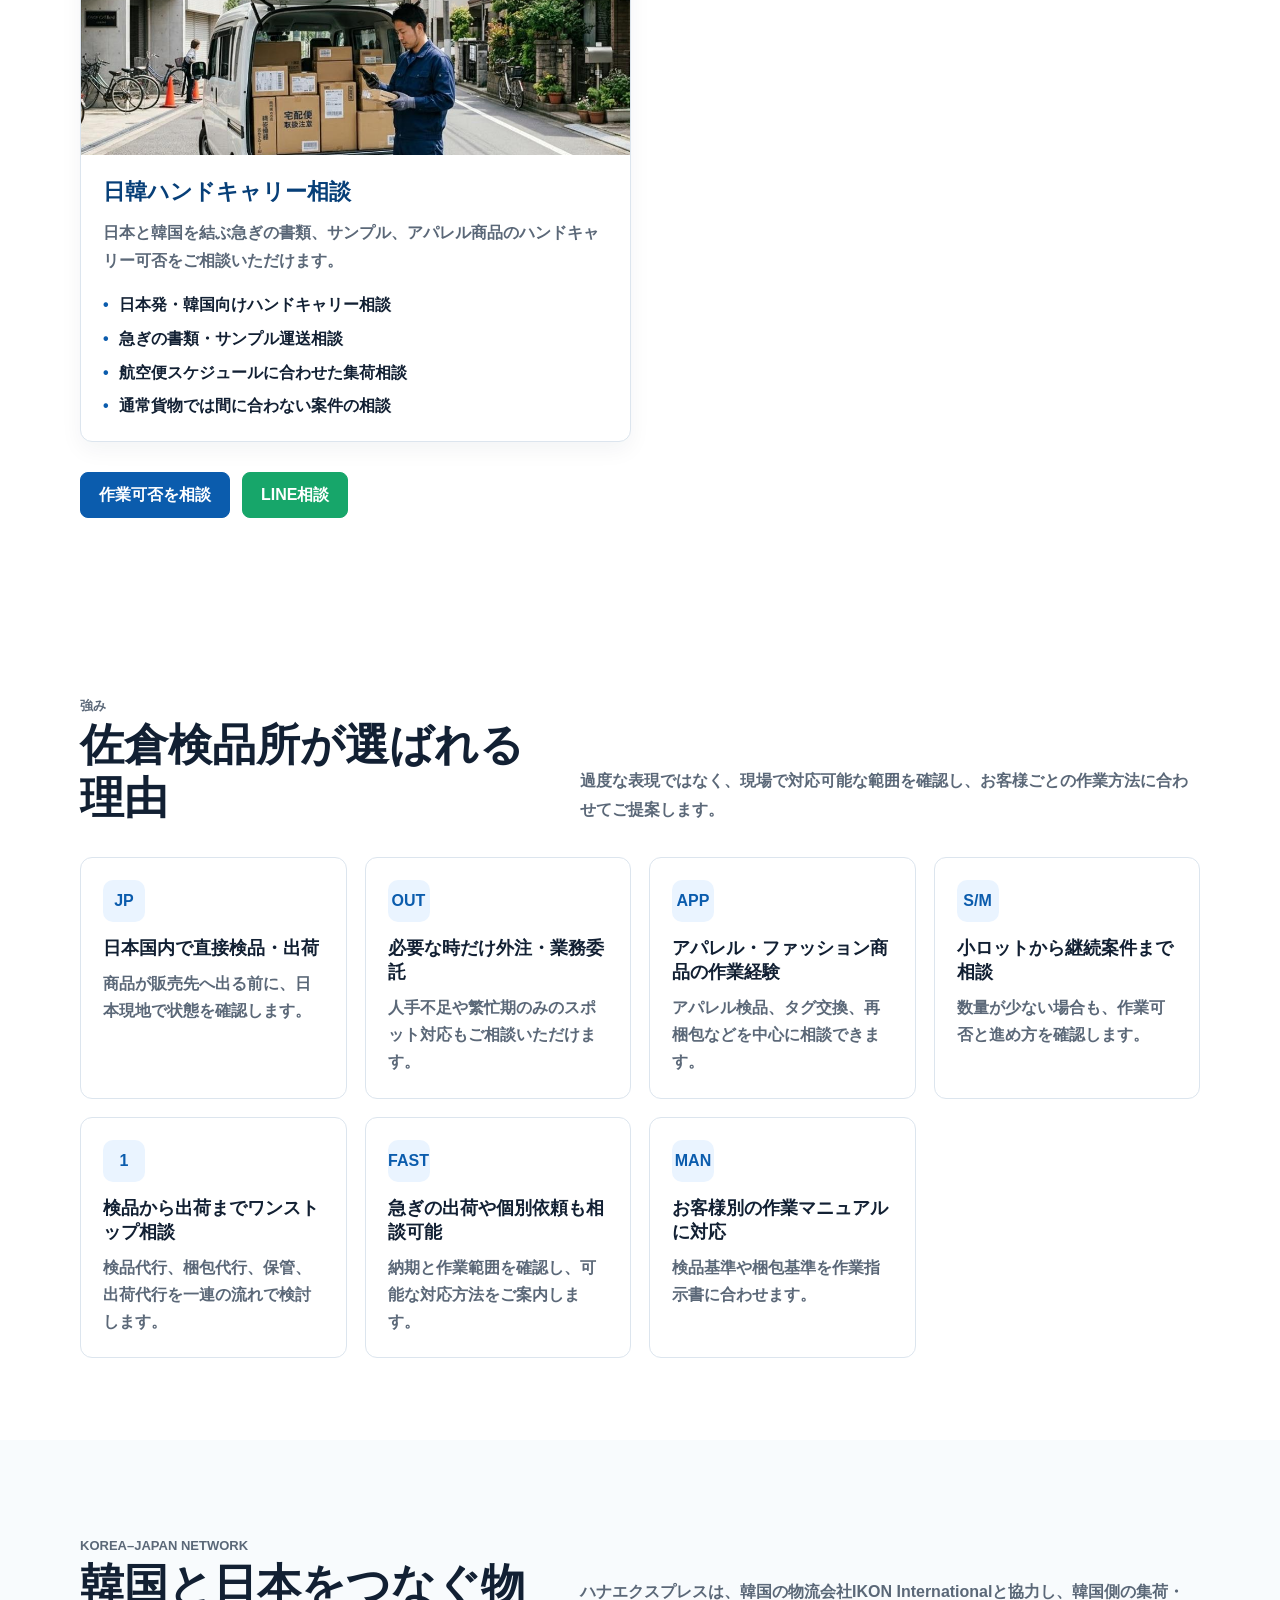
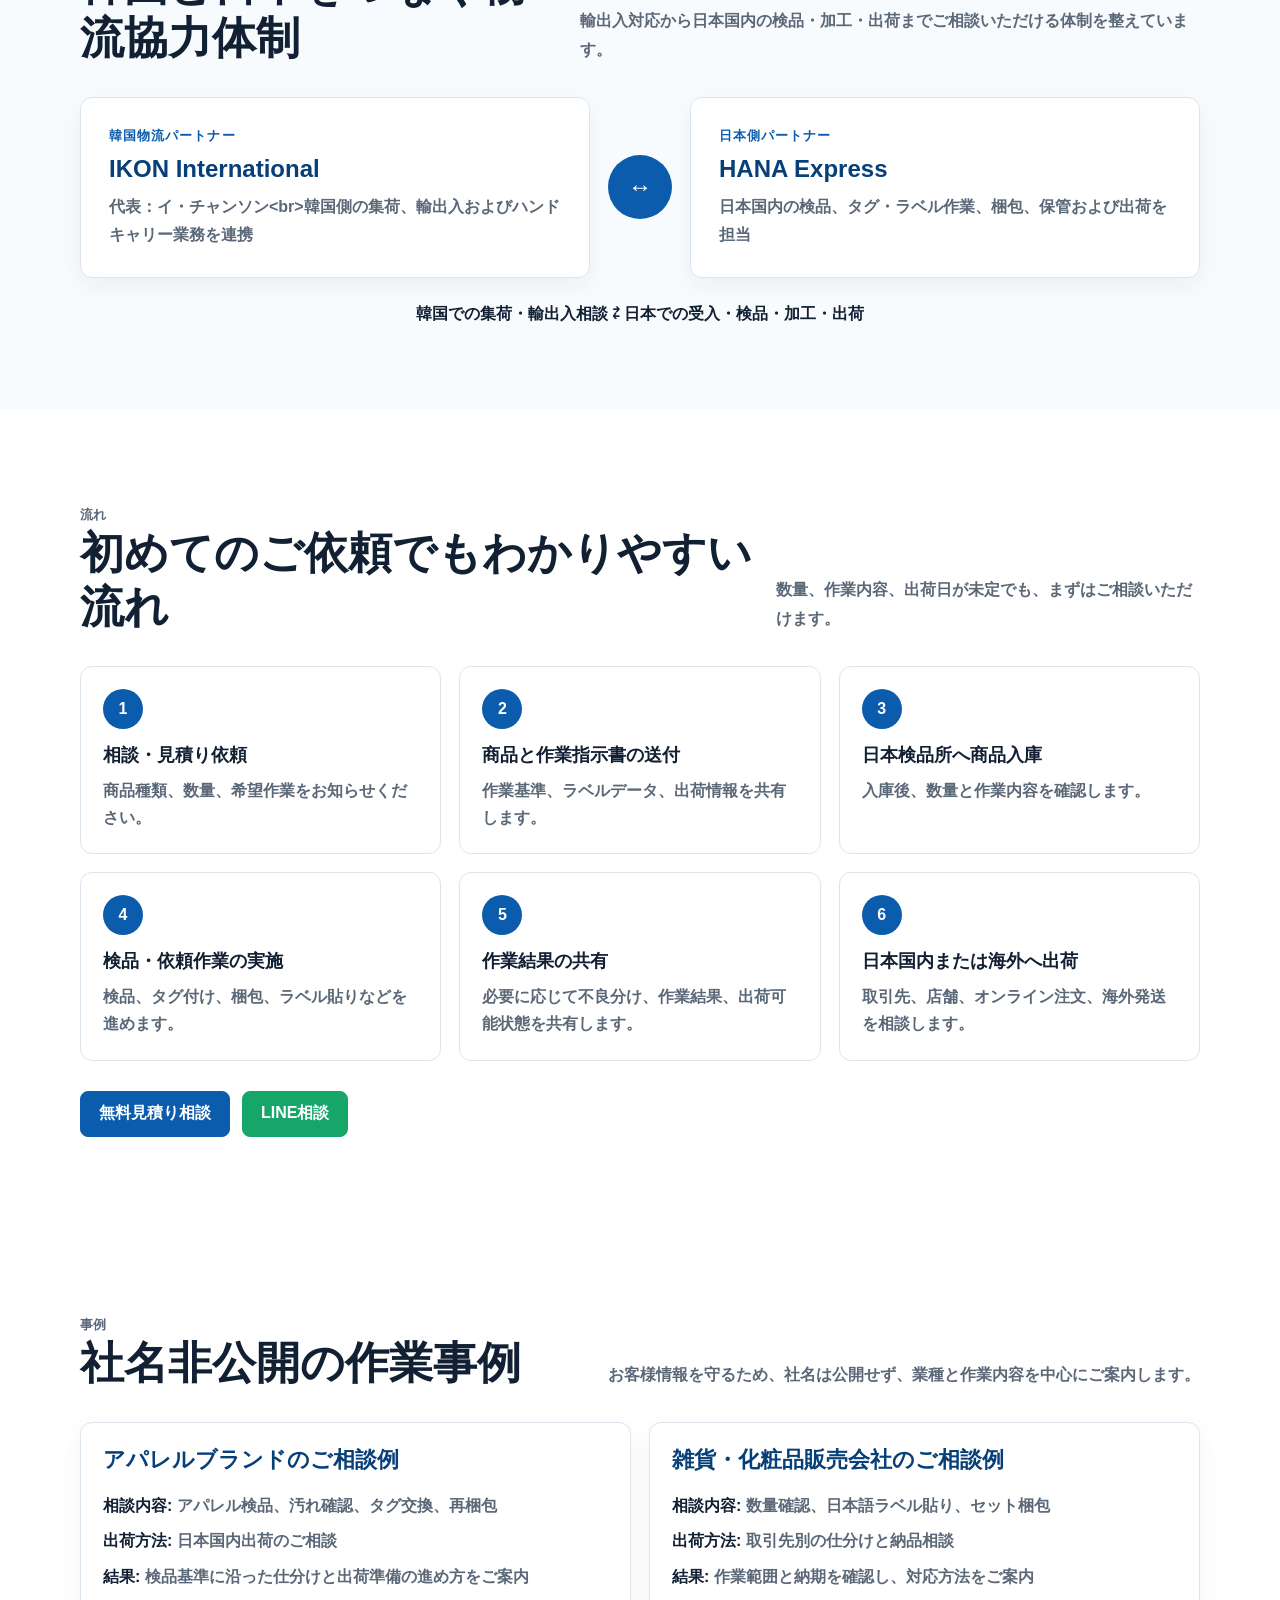
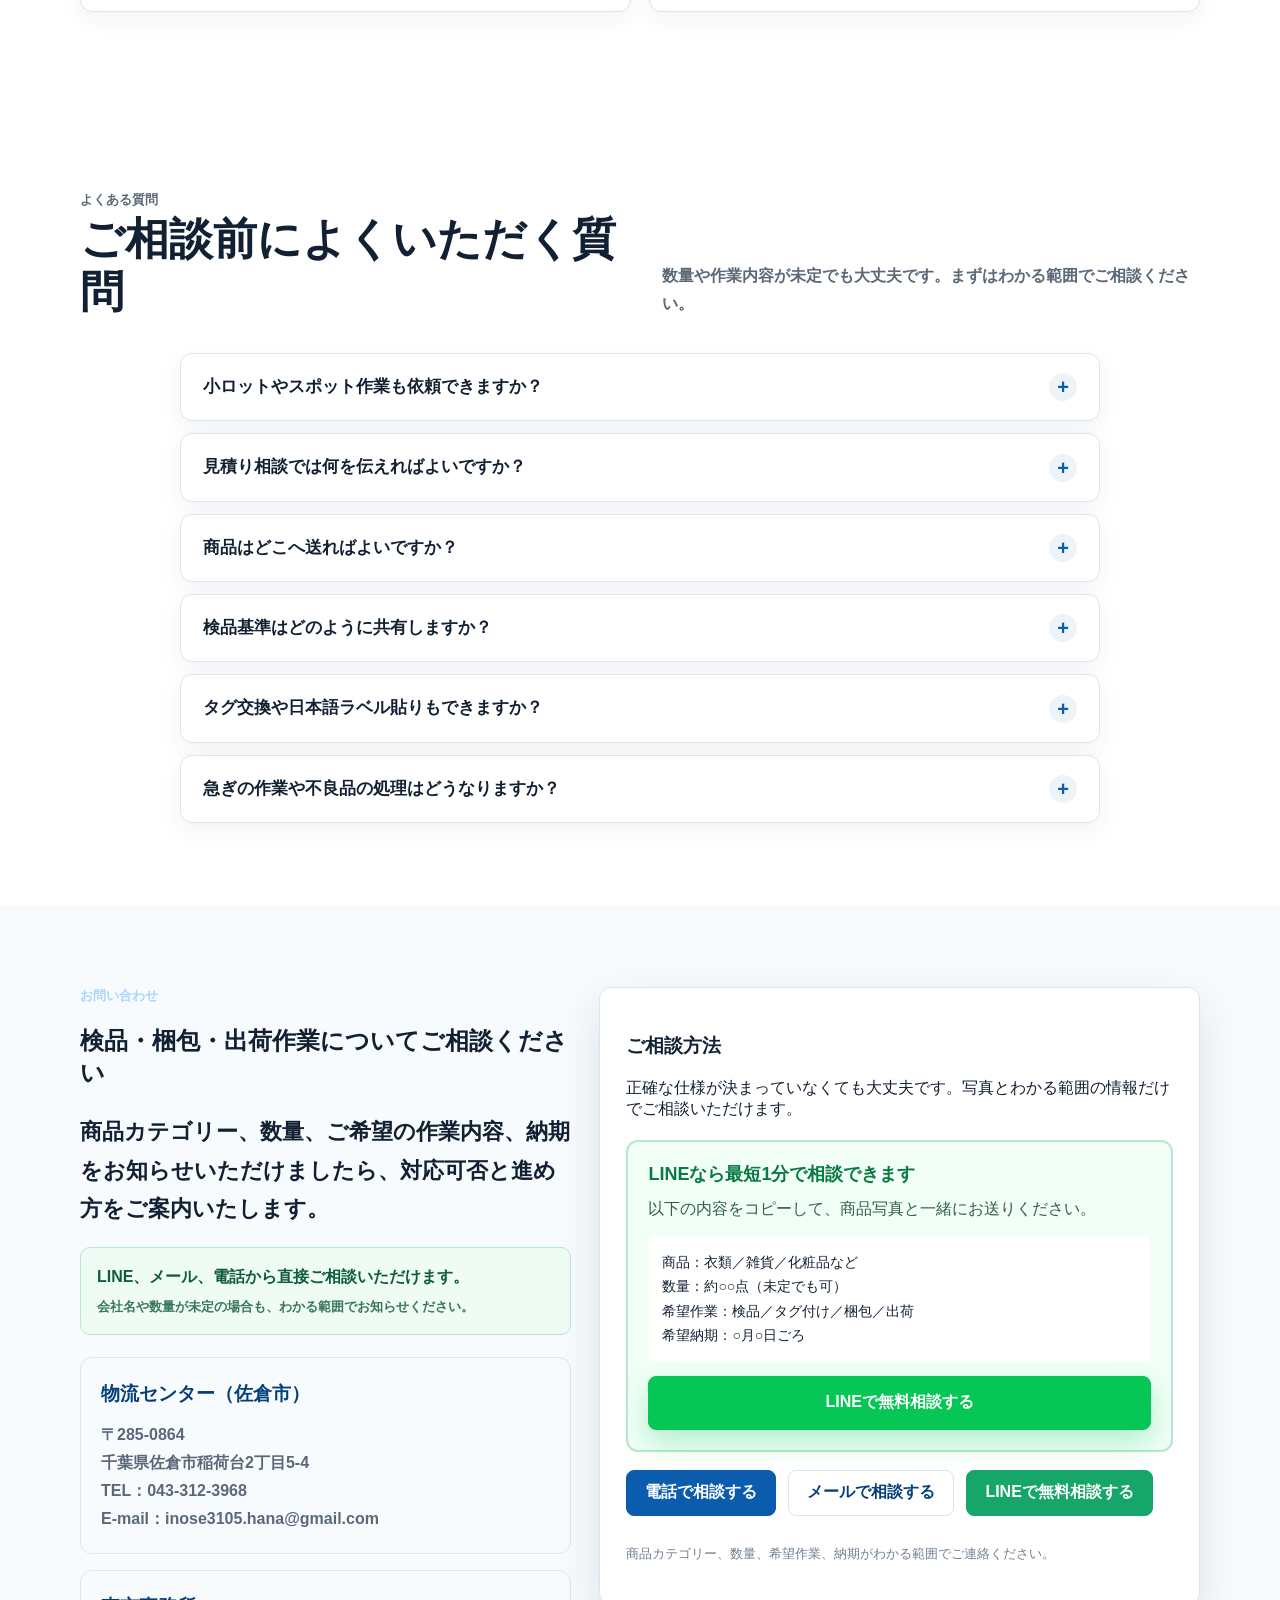
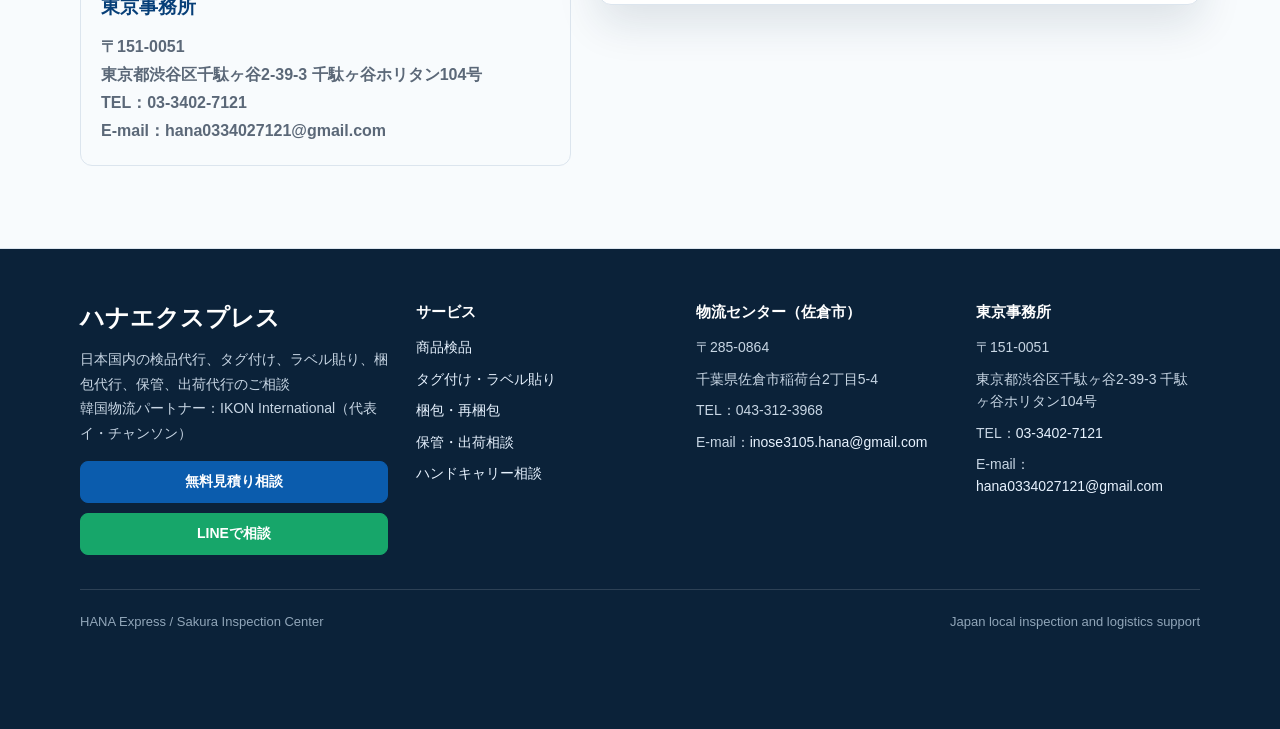
==== commit cd0f3013: "Add IKON partnership information" ====
--- a/index.html
+++ b/index.html
@@ -5,6 +5,7 @@
   <meta name="viewport" content="width=device-width, initial-scale=1">
   <title>検品・タグ付け・梱包・出荷代行｜ハナエクスプレス</title>
   <meta name="google-site-verification" content="NxbrH-2OeJvjQuz48LJfjK28gFVoB26EaBS8IJUmjXQ">
+  <meta name="google-site-verification" content="f0I-p3rw56-jUXv-6mtLvik5WhoSU1SAYrxCYYbpjKA">
   <!-- Google tag (gtag.js) -->
   <script async src="https://www.googletagmanager.com/gtag/js?id=G-HQ9LCE28RB"></script>
   <script>
@@ -258,6 +259,20 @@
     .hero-note ul { display: grid; gap: 12px; margin: 0; padding: 0; list-style: none; }
     .hero-note li { display: flex; gap: 10px; line-height: 1.55; color: var(--sub); font-weight: 800; }
     .hero-note li::before { content: "✓"; color: var(--green); font-weight: 900; }
+    .partner-badge {
+      display: inline-flex;
+      align-items: center;
+      gap: 9px;
+      margin-top: 18px;
+      padding: 9px 14px;
+      border: 1px solid rgba(255,255,255,.35);
+      border-radius: 999px;
+      background: rgba(255,255,255,.12);
+      color: #fff;
+      font-size: 14px;
+      font-weight: 850;
+    }
+    .partner-badge::before { content: "✓"; color: #7df0bd; }
 
     section { padding: 82px 0; }
     section.soft { background: var(--soft); }
@@ -344,6 +359,35 @@
     }
     .reason-card strong, .step-card strong { display: block; margin-top: 14px; font-size: 18px; color: var(--ink); }
     .reason-card p, .step-card p { margin: 10px 0 0; color: var(--sub); line-height: 1.7; font-weight: 700; }
+    .partner-panel {
+      display: grid;
+      grid-template-columns: 1fr auto 1fr;
+      align-items: stretch;
+      gap: 18px;
+    }
+    .partner-company {
+      padding: 28px;
+      border: 1px solid var(--line);
+      border-radius: var(--radius);
+      background: #fff;
+      box-shadow: 0 8px 22px rgba(20,42,68,.05);
+    }
+    .partner-company small { color: var(--blue); font-weight: 900; letter-spacing: .08em; }
+    .partner-company h3 { margin: 10px 0; font-size: 24px; color: var(--blue-dark); }
+    .partner-company p { margin: 0; color: var(--sub); line-height: 1.75; font-weight: 700; }
+    .partner-link {
+      display: grid;
+      place-items: center;
+      align-self: center;
+      width: 64px;
+      height: 64px;
+      border-radius: 50%;
+      background: var(--blue);
+      color: #fff;
+      font-size: 24px;
+      font-weight: 900;
+    }
+    .partner-flow { margin: 22px 0 0; text-align: center; color: var(--ink); font-weight: 850; line-height: 1.7; }
     .step-number {
       display: grid;
       place-items: center;
@@ -576,6 +620,8 @@
       .hero .sublead { margin-top: 14px; line-height: 1.7; }
       .hero .cta-row { margin-top: 24px; }
       .grid.two, .grid.three, .grid.four { grid-template-columns: 1fr; }
+      .partner-panel { grid-template-columns: 1fr; }
+      .partner-link { margin: -2px auto; transform: rotate(90deg); }
       section { padding: 58px 0; }
       .service-img, .photo-img { height: 190px; }
       .mobile-cta { display: flex; }
@@ -621,6 +667,7 @@
             <a class="button line-strong" href="https://lin.ee/z5ZCQga" target="_blank" rel="noopener" data-i18n="cta.line">LINEで無料相談（写真だけでもOK）</a>
           </div>
           <p class="hero-proof" data-i18n="hero.proof">商品写真とおおよその数量だけでもご相談いただけます。</p>
+          <div class="partner-badge" data-i18n="partner.badge">韓国物流パートナー：IKON International</div>
         </div>
         <aside class="hero-note">
           <strong data-i18n="hero.summaryTitle">10초 안에 확인하는 사쿠라 검품소</strong>
@@ -677,7 +724,33 @@
       </div>
     </section>
 
-    <section class="soft" id="process">
+    <section class="soft" id="partner">
+      <div class="wrap">
+        <div class="section-head">
+          <div>
+            <p class="eyebrow" data-i18n="partner.eyebrow">KOREA–JAPAN NETWORK</p>
+            <h2 data-i18n="partner.title">韓国と日本をつなぐ物流協力体制</h2>
+          </div>
+          <p data-i18n="partner.desc">ハナエクスプレスは、韓国の物流会社IKON Internationalと協力し、韓国側の集荷・輸出入対応から日本国内の検品・加工・出荷までご相談いただける体制を整えています。</p>
+        </div>
+        <div class="partner-panel">
+          <article class="partner-company">
+            <small data-i18n="partner.koreaLabel">韓国物流パートナー</small>
+            <h3>IKON International</h3>
+            <p data-i18n="partner.koreaDesc">代表：イ・チャンソン<br>韓国側の集荷、輸出入およびハンドキャリー業務を連携</p>
+          </article>
+          <div class="partner-link" aria-hidden="true">↔</div>
+          <article class="partner-company">
+            <small data-i18n="partner.japanLabel">日本側パートナー</small>
+            <h3>HANA Express</h3>
+            <p data-i18n="partner.japanDesc">日本国内の検品、タグ・ラベル作業、梱包、保管および出荷を担当</p>
+          </article>
+        </div>
+        <p class="partner-flow" data-i18n="partner.flow">韓国での集荷・輸出入相談 ⇄ 日本での受入・検品・加工・出荷</p>
+      </div>
+    </section>
+
+    <section id="process">
       <div class="wrap">
         <div class="section-head">
           <div>
@@ -785,6 +858,7 @@
         <div>
           <h2 data-i18n="footer.brand">佐倉検品所</h2>
           <p data-i18n="footer.text">日本国内の検品、タグ付け、ラベル貼り、梱包、保管、出荷相談</p>
+          <p data-i18n="footer.partner">韓国物流パートナー：IKON International（代表 イ・チャンソン）</p>
           <div class="footer-actions">
             <a class="button primary" href="#quote" data-i18n="footer.quote">無料見積り相談</a>
             <a class="button green" href="https://lin.ee/z5ZCQga" target="_blank" rel="noopener" data-i18n="footer.line">LINEで相談</a>
@@ -847,6 +921,7 @@
           "hero.lead": "한국에서 일본으로 상품을 판매하고 계신가요? 한국어로 편하게 상담하고, 일본 현지에서 필요한 검품, 택 작업, 라벨 부착, 포장, 보관, 일본 국내 출고를 맡길 수 있습니다.",
           "hero.sub": "의류, 잡화, 화장품 등 다양한 상품의 일본 검품, 일본 택 작업, 일본 라벨 부착, 재포장, 보관 및 일본 배송대행을 상담합니다.",
           "hero.proof": "상품 사진과 대략적인 수량만으로도 상담할 수 있습니다.",
+          "partner.badge": "한국 물류 협력사: 아이콘 인터네셔널",
           "hero.summaryTitle": "10초 안에 확인하는 하나익스프레스",
           "cta.quote": "무료 견적 상담",
           "cta.service": "서비스 자세히 보기",
@@ -866,6 +941,14 @@
           "reasons.eyebrow": "강점",
           "reasons.title": "사쿠라 검품소를 선택하는 이유",
           "reasons.desc": "과장된 약속보다 실제 현장에서 가능한 범위를 확인하고, 고객별 작업 방식에 맞춰 상담합니다.",
+          "partner.eyebrow": "한·일 물류 네트워크",
+          "partner.title": "한국과 일본을 연결하는 물류 협력 체계",
+          "partner.desc": "하나익스프레스는 한국 물류회사 아이콘 인터네셔널과 협력하여 한국 내 픽업·수출입 대응부터 일본 현지 검품·가공·출고까지 상담할 수 있는 체계를 갖추고 있습니다.",
+          "partner.koreaLabel": "한국 물류 협력사",
+          "partner.koreaDesc": "대표: 이창선<br>한국 내 픽업, 수출입 및 핸드캐리 업무 협력",
+          "partner.japanLabel": "일본 현지 협력사",
+          "partner.japanDesc": "일본 현지 검품, 택·라벨 작업, 포장, 보관 및 출고 담당",
+          "partner.flow": "한국 픽업·수출입 상담 ⇄ 일본 입고·검품·가공·출고",
           "process.eyebrow": "진행 과정",
           "process.title": "처음 의뢰하시는 분도 이해하기 쉬운 흐름",
           "process.desc": "수량, 작업 내용, 출고 일정이 확정되지 않았어도 먼저 상담 가능합니다.",
@@ -895,6 +978,7 @@
           "news.desc": "일본 현지 검품, 포장, 라벨 작업 및 출고와 관련된 유용한 정보와 작업 소식을 전해드립니다.",
           "footer.brand": "하나익스프레스",
           "footer.text": "일본 현지 검품, 택 작업, 라벨 부착, 포장, 보관 및 출고 상담",
+          "footer.partner": "한국 물류 협력사: 아이콘 인터네셔널 (대표 이창선)",
           "footer.quote": "무료 견적 상담",
           "footer.line": "LINE으로 상담",
           "footer.serviceTitle": "서비스",
@@ -1013,6 +1097,7 @@
           "hero.lead": "日本国内の商品検品、タグ付け、ラベル貼り、再梱包、保管、出荷をまとめてお任せください。",
           "hero.sub": "アパレル、雑貨、化粧品など幅広く対応。小ロットやスポット案件も、商品写真とおおよその数量だけで作業可否をご案内します。",
           "hero.proof": "商品写真とおおよその数量だけでもご相談いただけます。",
+          "partner.badge": "韓国物流パートナー：IKON International",
           "hero.summaryTitle": "10秒でわかるハナエクスプレス",
           "cta.quote": "無料見積り相談",
           "cta.service": "サービスを見る",
@@ -1032,6 +1117,14 @@
           "reasons.eyebrow": "強み",
           "reasons.title": "佐倉検品所が選ばれる理由",
           "reasons.desc": "過度な表現ではなく、現場で対応可能な範囲を確認し、お客様ごとの作業方法に合わせてご提案します。",
+          "partner.eyebrow": "KOREA–JAPAN NETWORK",
+          "partner.title": "韓国と日本をつなぐ物流協力体制",
+          "partner.desc": "ハナエクスプレスは、韓国の物流会社IKON Internationalと協力し、韓国側の集荷・輸出入対応から日本国内の検品・加工・出荷までご相談いただける体制を整えています。",
+          "partner.koreaLabel": "韓国物流パートナー",
+          "partner.koreaDesc": "代表：イ・チャンソン<br>韓国側の集荷、輸出入およびハンドキャリー業務を連携",
+          "partner.japanLabel": "日本側パートナー",
+          "partner.japanDesc": "日本国内の検品、タグ・ラベル作業、梱包、保管および出荷を担当",
+          "partner.flow": "韓国での集荷・輸出入相談 ⇄ 日本での受入・検品・加工・出荷",
           "process.eyebrow": "流れ",
           "process.title": "初めてのご依頼でもわかりやすい流れ",
           "process.desc": "数量、作業内容、出荷日が未定でも、まずはご相談いただけます。",
@@ -1061,6 +1154,7 @@
           "news.desc": "検品、タグ付け、梱包、出荷に関する情報や、現場の取り組みをご紹介します。",
           "footer.brand": "ハナエクスプレス",
           "footer.text": "日本国内の検品代行、タグ付け、ラベル貼り、梱包代行、保管、出荷代行のご相談",
+          "footer.partner": "韓国物流パートナー：IKON International（代表 イ・チャンソン）",
           "footer.quote": "無料見積り相談",
           "footer.line": "LINEで相談",
           "footer.serviceTitle": "サービス",
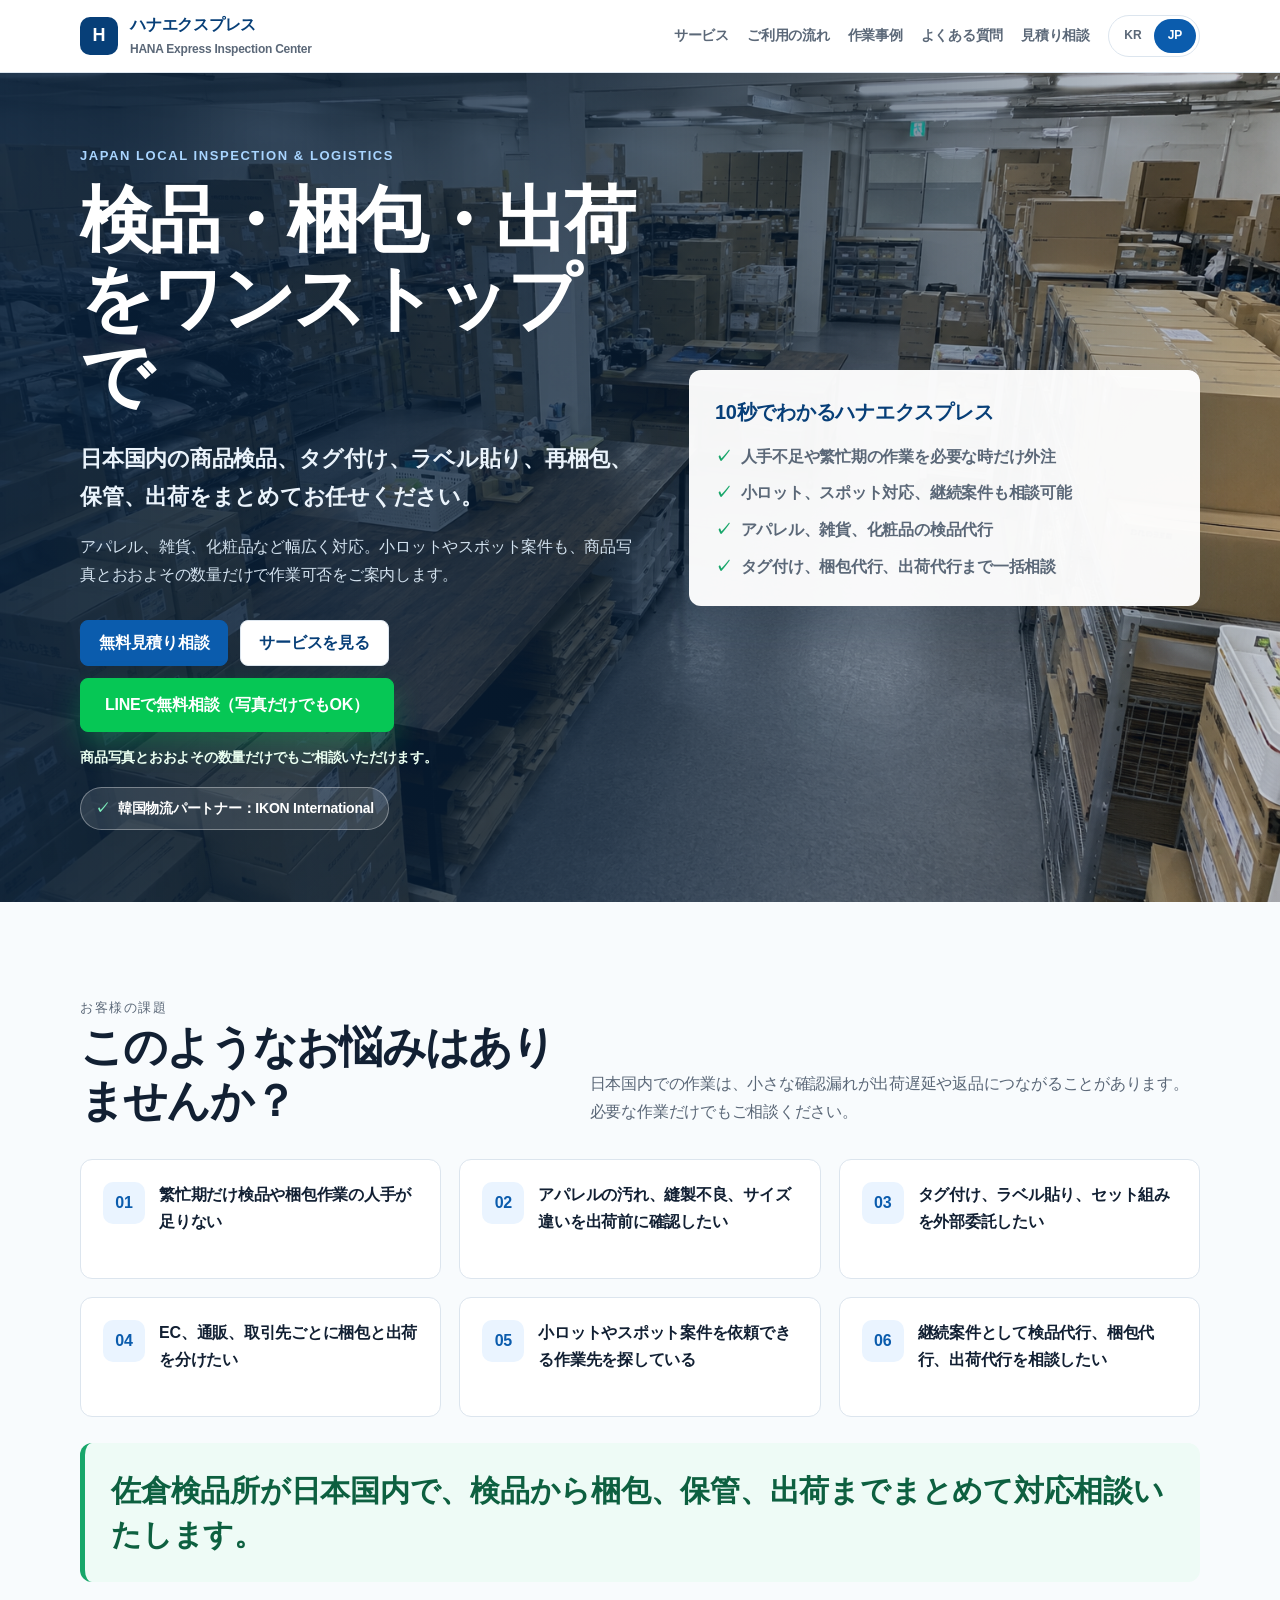
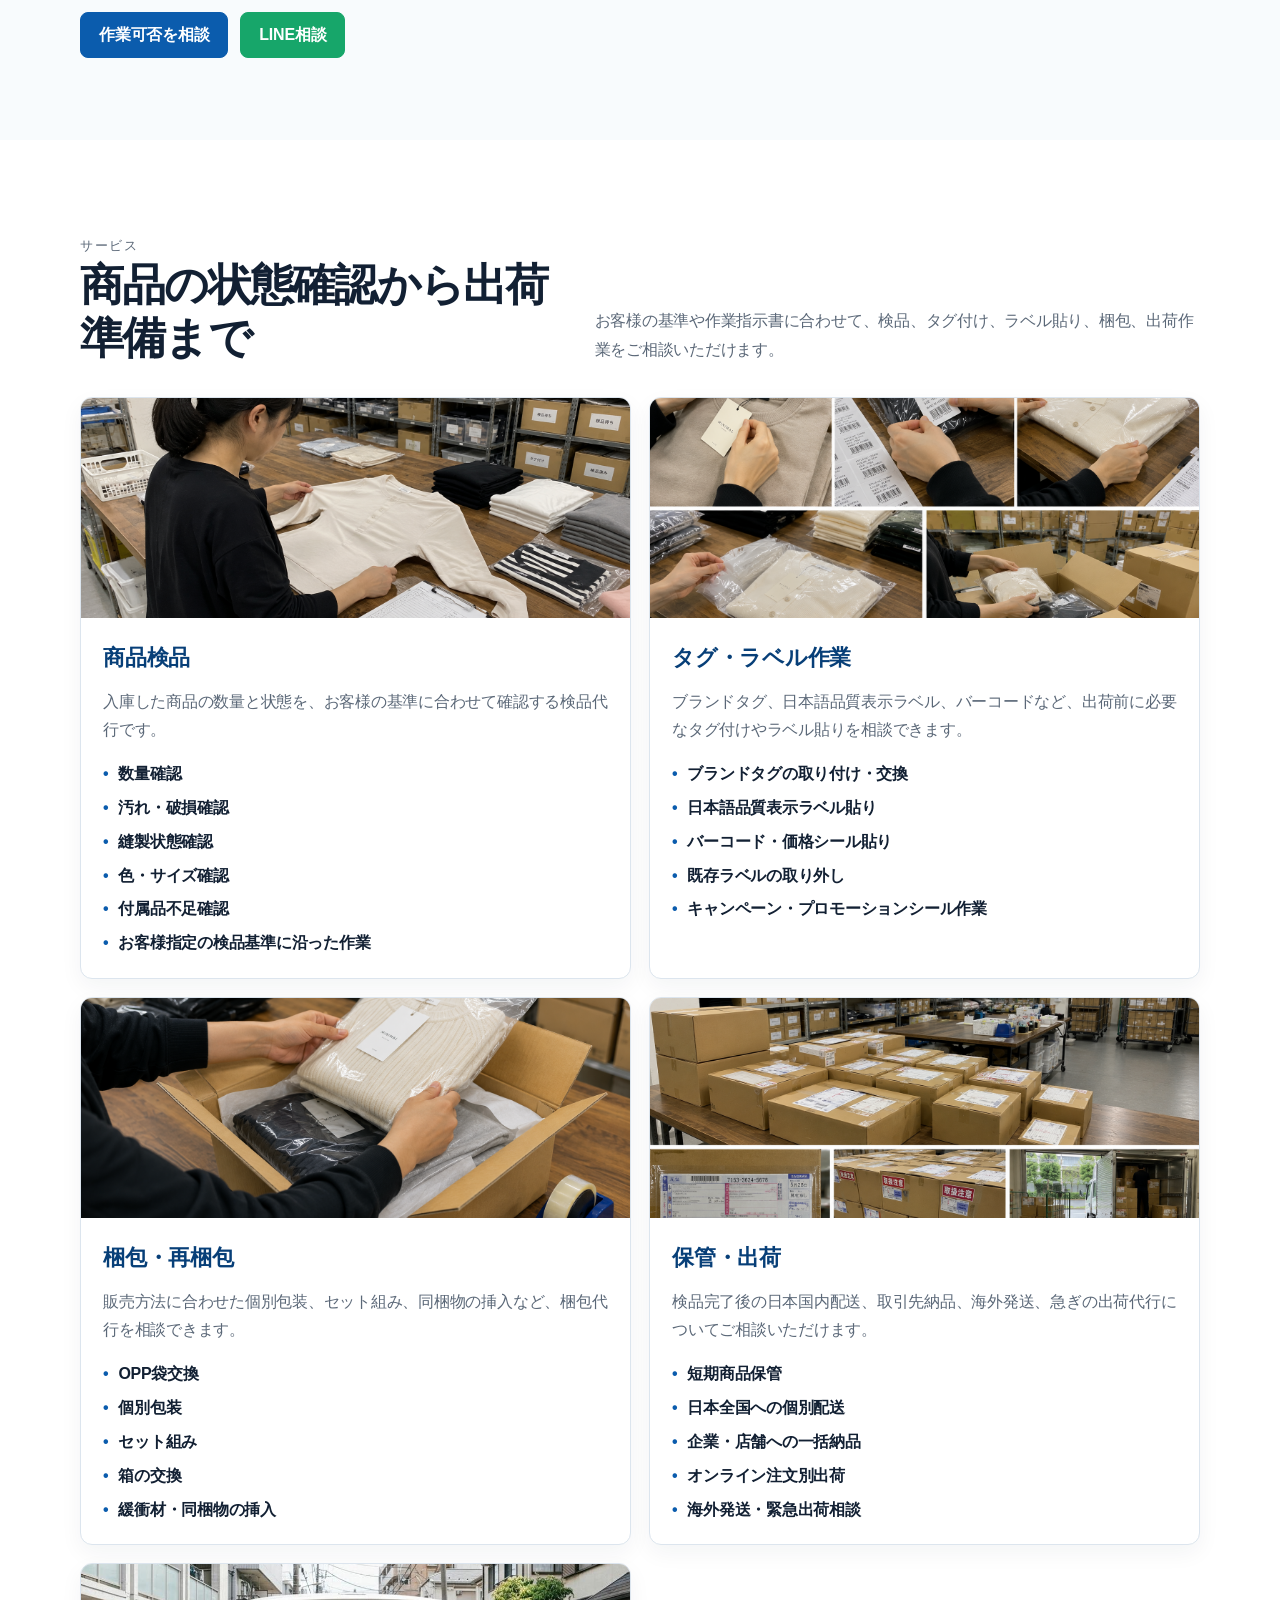
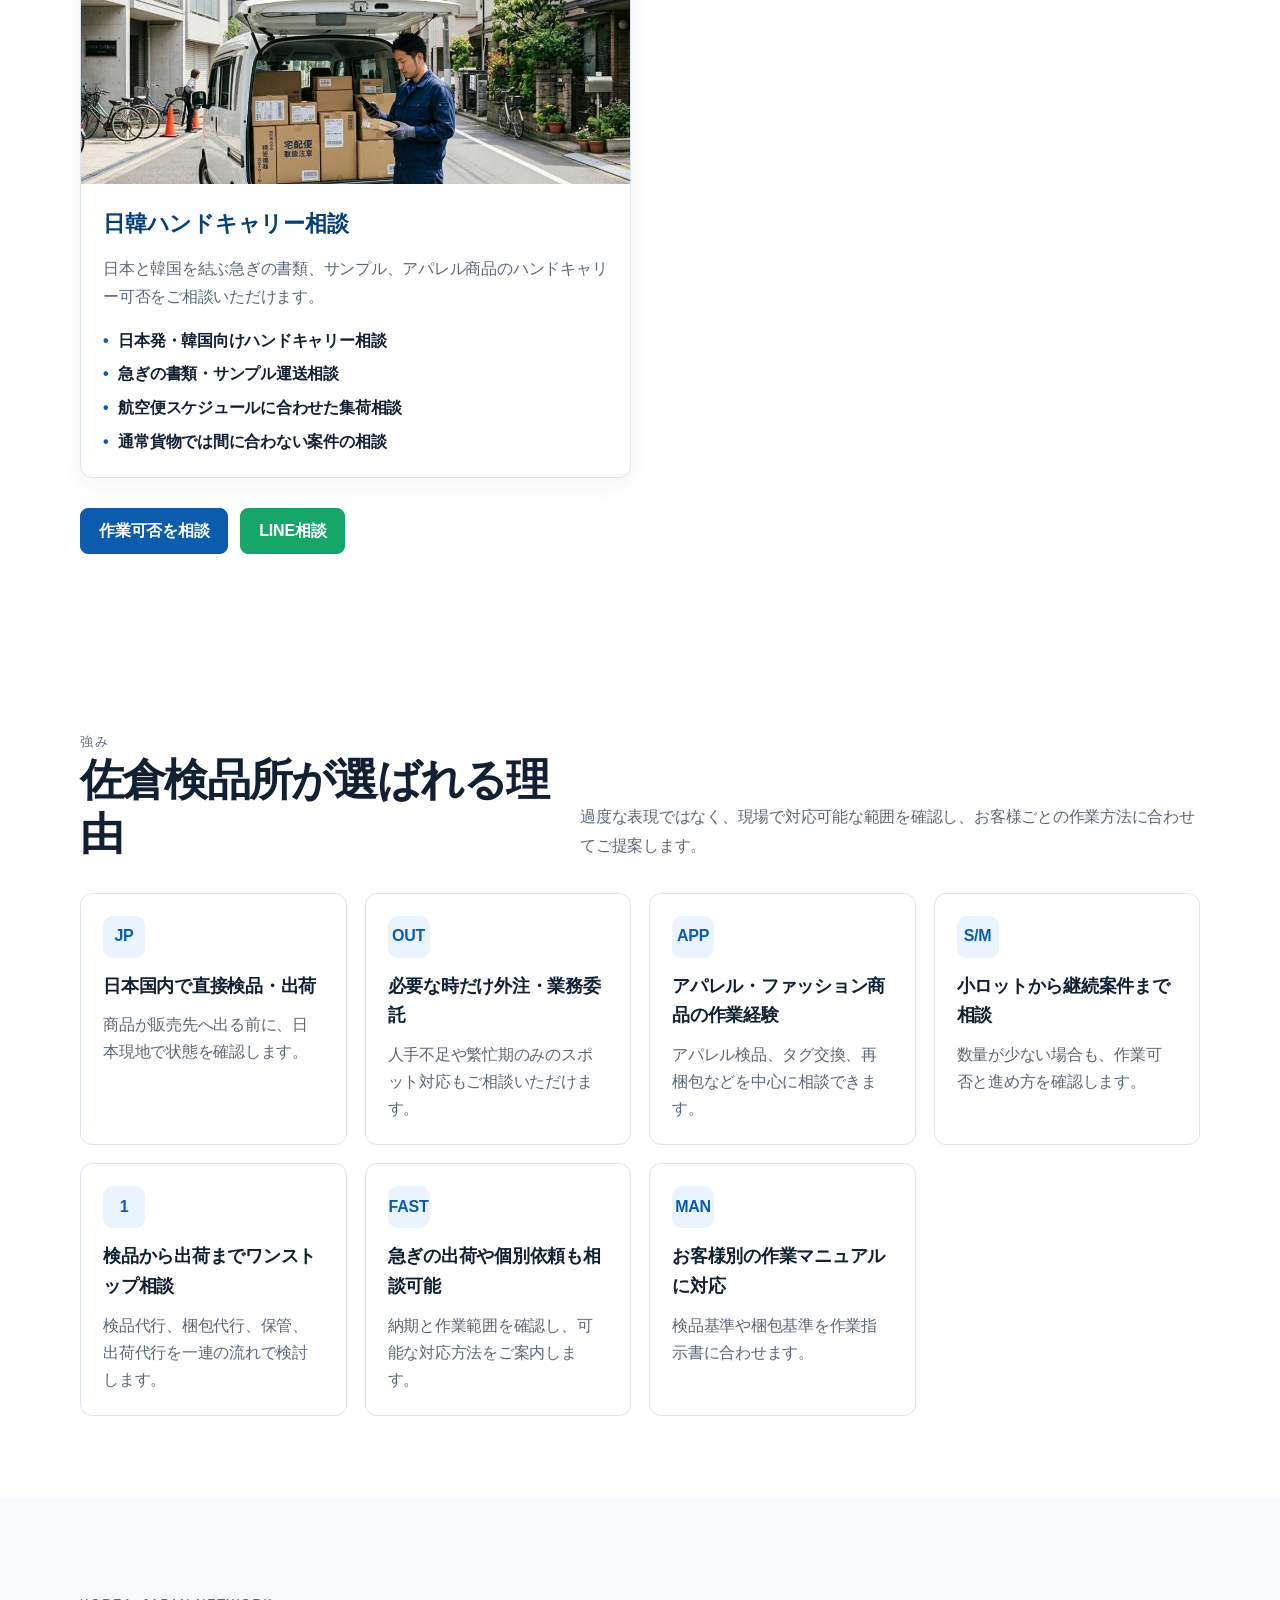
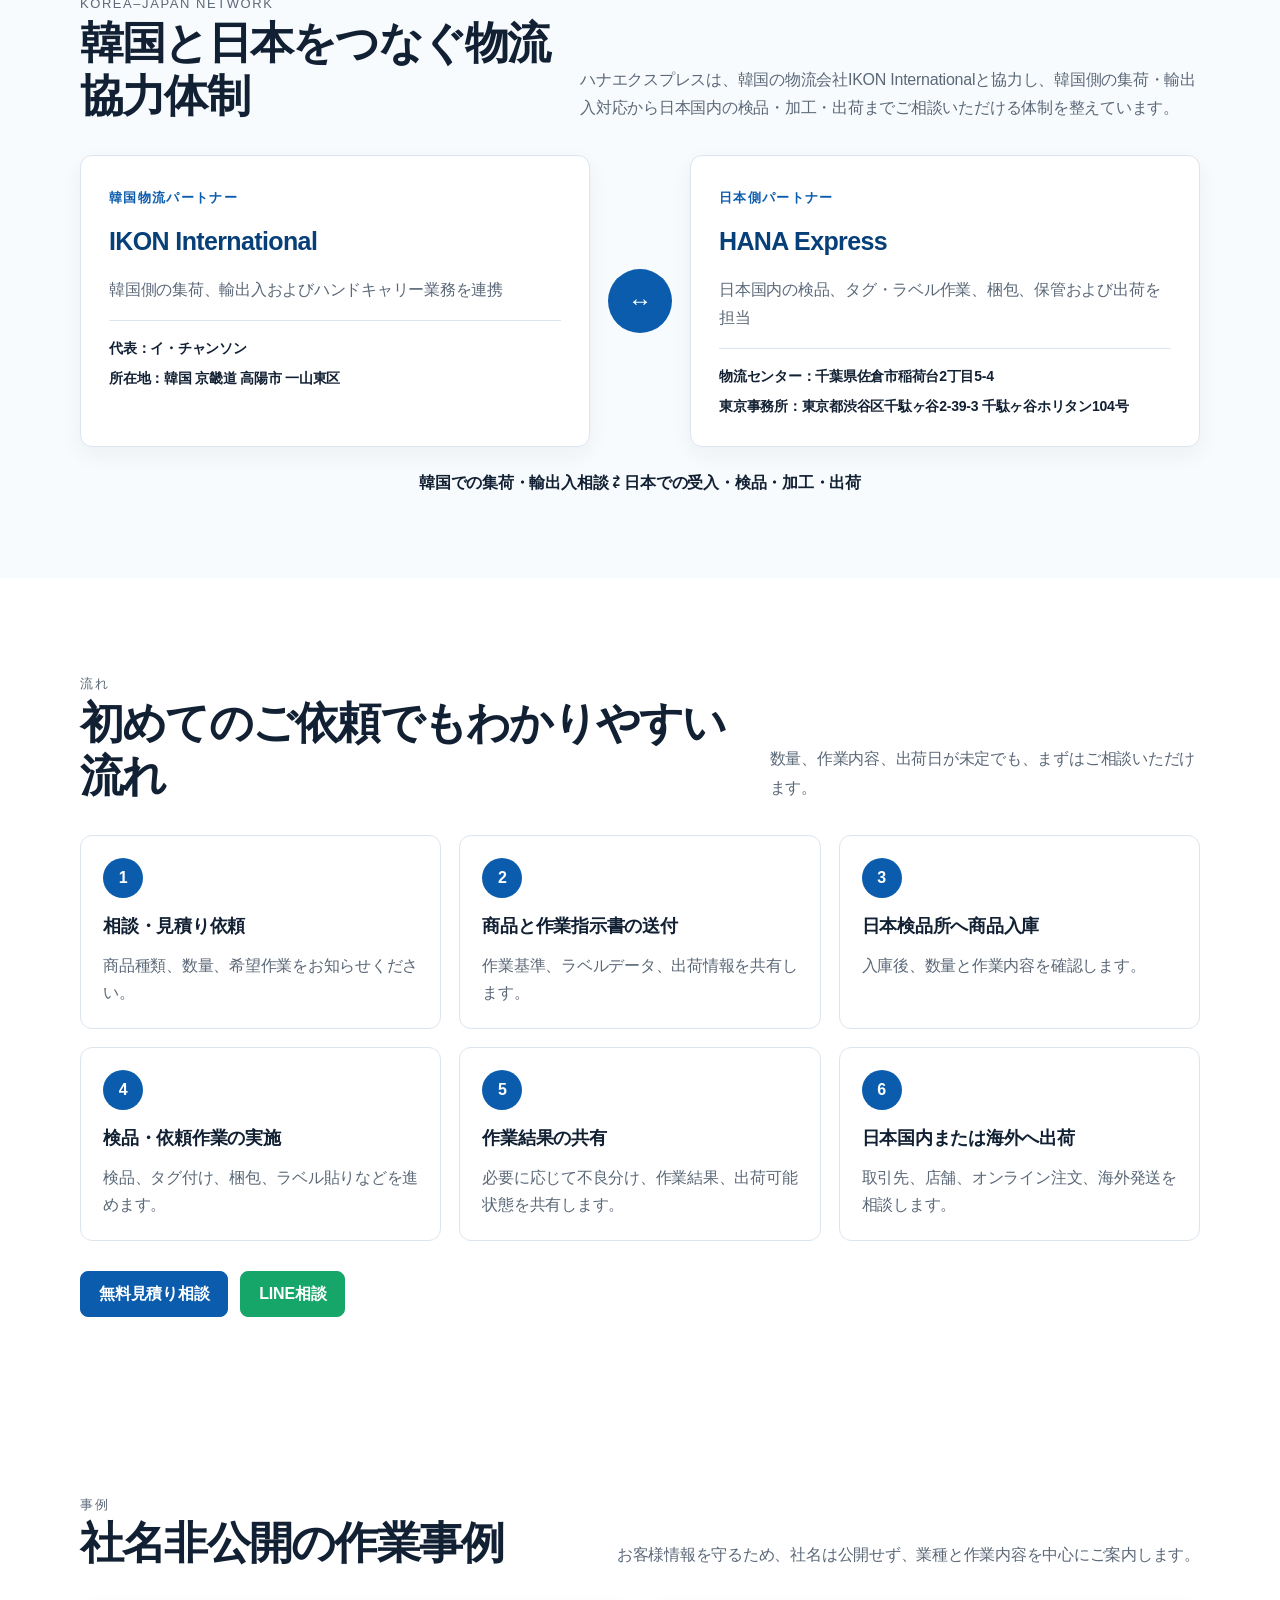
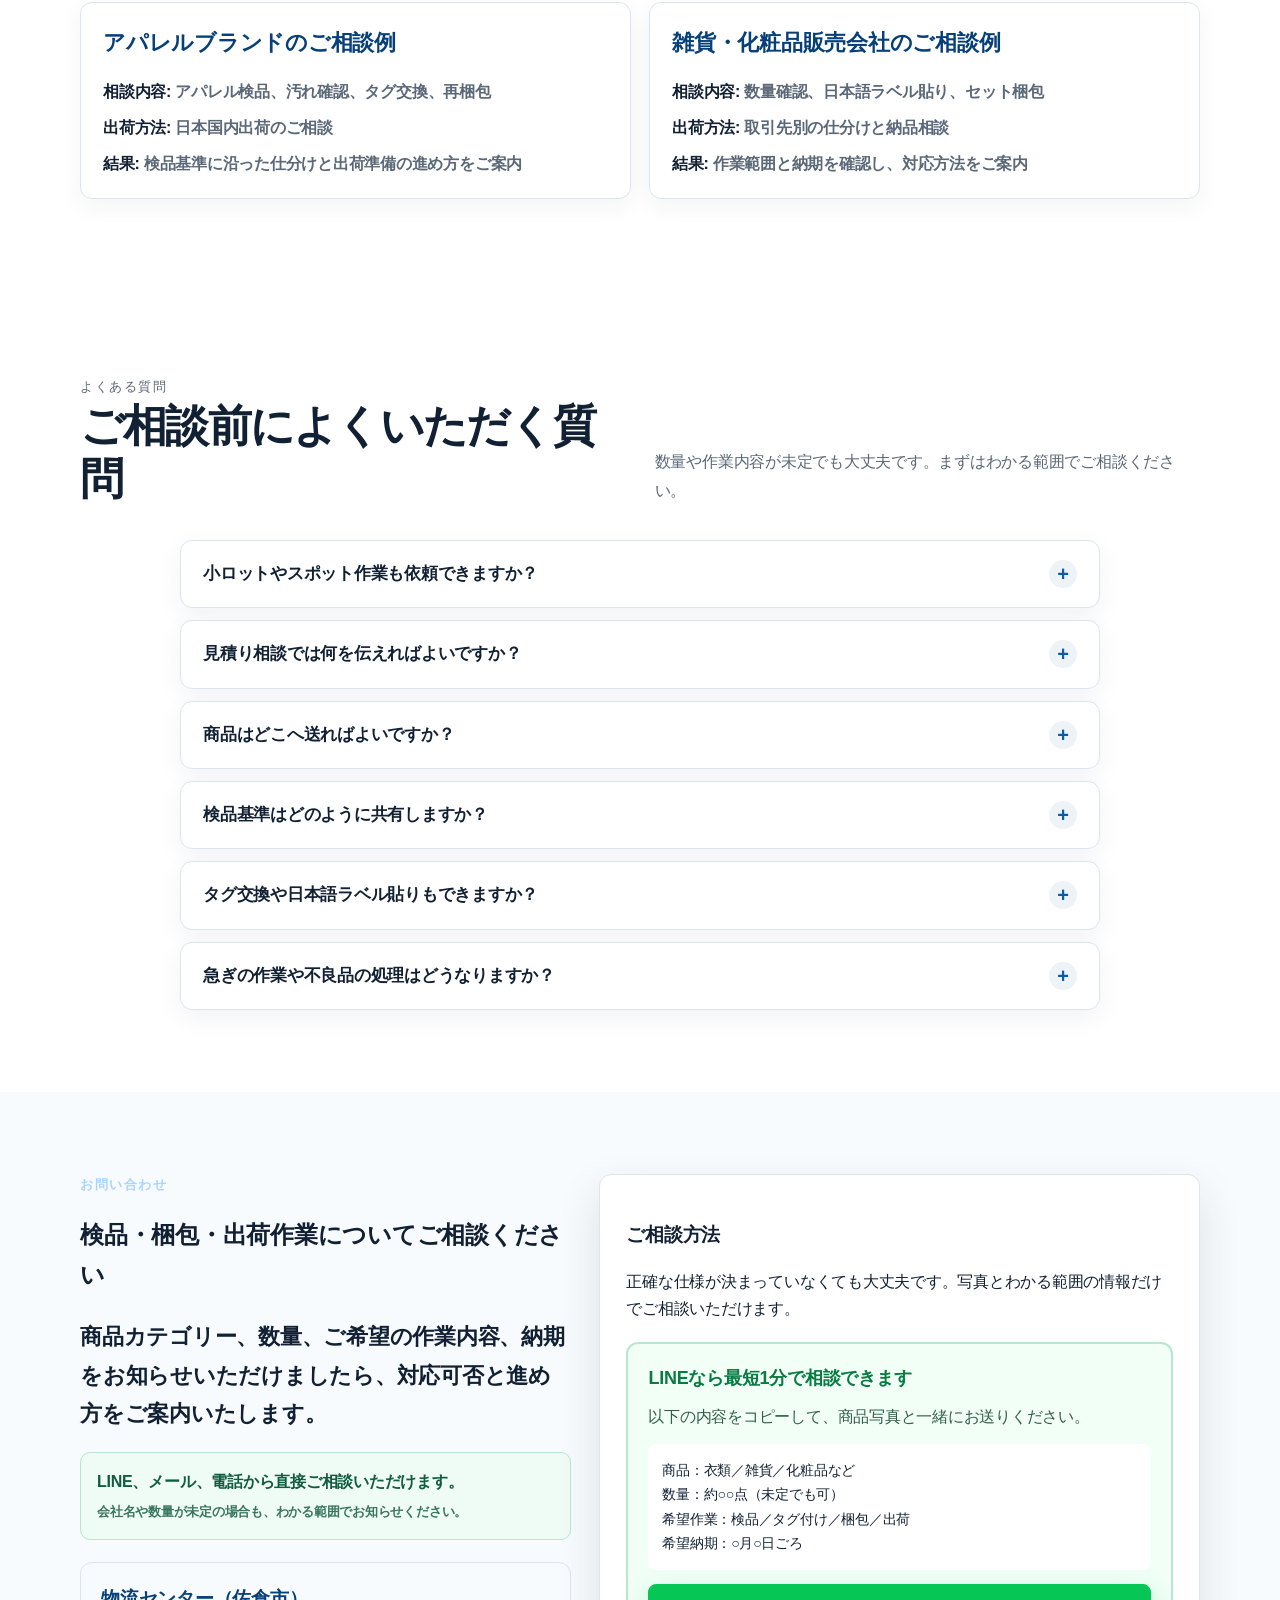
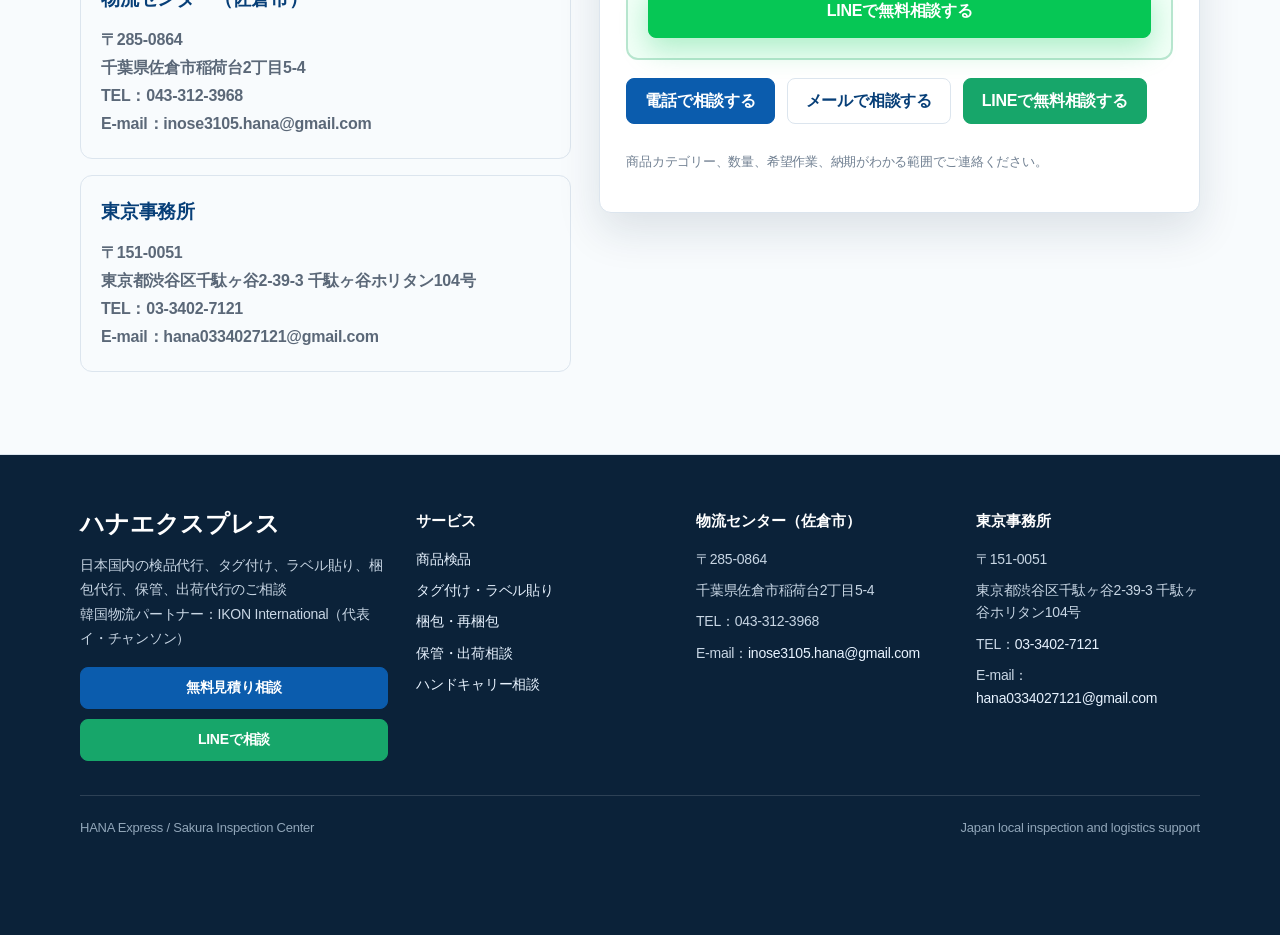
==== commit 8a2b9915: "Polish corporate typography and partner addresses" ====
--- a/index.html
+++ b/index.html
@@ -630,6 +630,29 @@
       .footer-bottom { display: block; }
       .footer-bottom span { display: block; margin-top: 8px; }
     }
+    /* Corporate typography and responsive polish */
+    body { letter-spacing: -.015em; font-size: 16px; line-height: 1.65; -webkit-font-smoothing: antialiased; text-rendering: optimizeLegibility; }
+    .brand { font-weight: 800; }
+    .nav { font-weight: 700; }
+    .button { font-weight: 750; }
+    .eyebrow { font-weight: 800; letter-spacing: .12em; }
+    h1, .section-head h2 { letter-spacing: -.04em; font-weight: 800; }
+    .section-head p, .card p, .reason-card p, .step-card p, .partner-company p { font-weight: 500; }
+    .partner-company small { font-weight: 800; letter-spacing: .1em; }
+    .partner-company h3 { margin-bottom: 14px; font-size: 25px; letter-spacing: -.025em; }
+    .partner-details { display: grid; gap: 7px; margin-top: 16px; padding-top: 16px; border-top: 1px solid var(--line); color: var(--ink); font-size: 14px; line-height: 1.65; font-weight: 600; }
+    @media (max-width: 720px) {
+      body { font-size: 15px; }
+      .wrap { width: min(100% - 28px, 1120px); }
+      .hero { min-height: auto; padding: 62px 0; }
+      h1 { font-size: clamp(34px, 10vw, 46px); line-height: 1.14; letter-spacing: -.045em; }
+      .lead { font-size: 18px; line-height: 1.65; }
+      .sublead { font-size: 15px; line-height: 1.75; }
+      .section-head h2 { font-size: 30px; line-height: 1.25; }
+      .partner-company { padding: 23px 21px; }
+      .partner-company h3 { font-size: 22px; }
+      .partner-badge { border-radius: 10px; line-height: 1.5; }
+    }
   </style>
 </head>
 <body>
@@ -737,13 +760,15 @@
           <article class="partner-company">
             <small data-i18n="partner.koreaLabel">韓国物流パートナー</small>
             <h3>IKON International</h3>
-            <p data-i18n="partner.koreaDesc">代表：イ・チャンソン<br>韓国側の集荷、輸出入およびハンドキャリー業務を連携</p>
+            <p data-i18n="partner.koreaDesc">韓国側の集荷、輸出入およびハンドキャリー業務を連携</p>
+            <div class="partner-details"><span data-i18n="partner.koreaRep">代表：イ・チャンソン</span><span data-i18n="partner.koreaAddress">所在地：韓国 京畿道 高陽市 一山東区</span></div>
           </article>
           <div class="partner-link" aria-hidden="true">↔</div>
           <article class="partner-company">
             <small data-i18n="partner.japanLabel">日本側パートナー</small>
             <h3>HANA Express</h3>
             <p data-i18n="partner.japanDesc">日本国内の検品、タグ・ラベル作業、梱包、保管および出荷を担当</p>
+            <div class="partner-details"><span data-i18n="partner.japanCenter">物流センター：千葉県佐倉市稲荷台2丁目5-4</span><span data-i18n="partner.japanOffice">東京事務所：東京都渋谷区千駄ヶ谷2-39-3 千駄ヶ谷ホリタン104号</span></div>
           </article>
         </div>
         <p class="partner-flow" data-i18n="partner.flow">韓国での集荷・輸出入相談 ⇄ 日本での受入・検品・加工・出荷</p>
@@ -945,9 +970,13 @@
           "partner.title": "한국과 일본을 연결하는 물류 협력 체계",
           "partner.desc": "하나익스프레스는 한국 물류회사 아이콘 인터네셔널과 협력하여 한국 내 픽업·수출입 대응부터 일본 현지 검품·가공·출고까지 상담할 수 있는 체계를 갖추고 있습니다.",
           "partner.koreaLabel": "한국 물류 협력사",
-          "partner.koreaDesc": "대표: 이창선<br>한국 내 픽업, 수출입 및 핸드캐리 업무 협력",
+          "partner.koreaDesc": "한국 내 픽업, 수출입 및 핸드캐리 업무 협력",
+          "partner.koreaRep": "대표: 이창선",
+          "partner.koreaAddress": "사업장 소재지: 경기도 고양시 일산동구",
           "partner.japanLabel": "일본 현지 협력사",
           "partner.japanDesc": "일본 현지 검품, 택·라벨 작업, 포장, 보관 및 출고 담당",
+          "partner.japanCenter": "물류센터: 일본 지바현 사쿠라시 이나리다이 2-5-4",
+          "partner.japanOffice": "도쿄 사무소: 도쿄도 시부야구 센다가야 2-39-3 호리탄 104호",
           "partner.flow": "한국 픽업·수출입 상담 ⇄ 일본 입고·검품·가공·출고",
           "process.eyebrow": "진행 과정",
           "process.title": "처음 의뢰하시는 분도 이해하기 쉬운 흐름",
@@ -1121,9 +1150,13 @@
           "partner.title": "韓国と日本をつなぐ物流協力体制",
           "partner.desc": "ハナエクスプレスは、韓国の物流会社IKON Internationalと協力し、韓国側の集荷・輸出入対応から日本国内の検品・加工・出荷までご相談いただける体制を整えています。",
           "partner.koreaLabel": "韓国物流パートナー",
-          "partner.koreaDesc": "代表：イ・チャンソン<br>韓国側の集荷、輸出入およびハンドキャリー業務を連携",
+          "partner.koreaDesc": "韓国側の集荷、輸出入およびハンドキャリー業務を連携",
+          "partner.koreaRep": "代表：イ・チャンソン",
+          "partner.koreaAddress": "所在地：韓国 京畿道 高陽市 一山東区",
           "partner.japanLabel": "日本側パートナー",
           "partner.japanDesc": "日本国内の検品、タグ・ラベル作業、梱包、保管および出荷を担当",
+          "partner.japanCenter": "物流センター：千葉県佐倉市稲荷台2丁目5-4",
+          "partner.japanOffice": "東京事務所：東京都渋谷区千駄ヶ谷2-39-3 千駄ヶ谷ホリタン104号",
           "partner.flow": "韓国での集荷・輸出入相談 ⇄ 日本での受入・検品・加工・出荷",
           "process.eyebrow": "流れ",
           "process.title": "初めてのご依頼でもわかりやすい流れ",
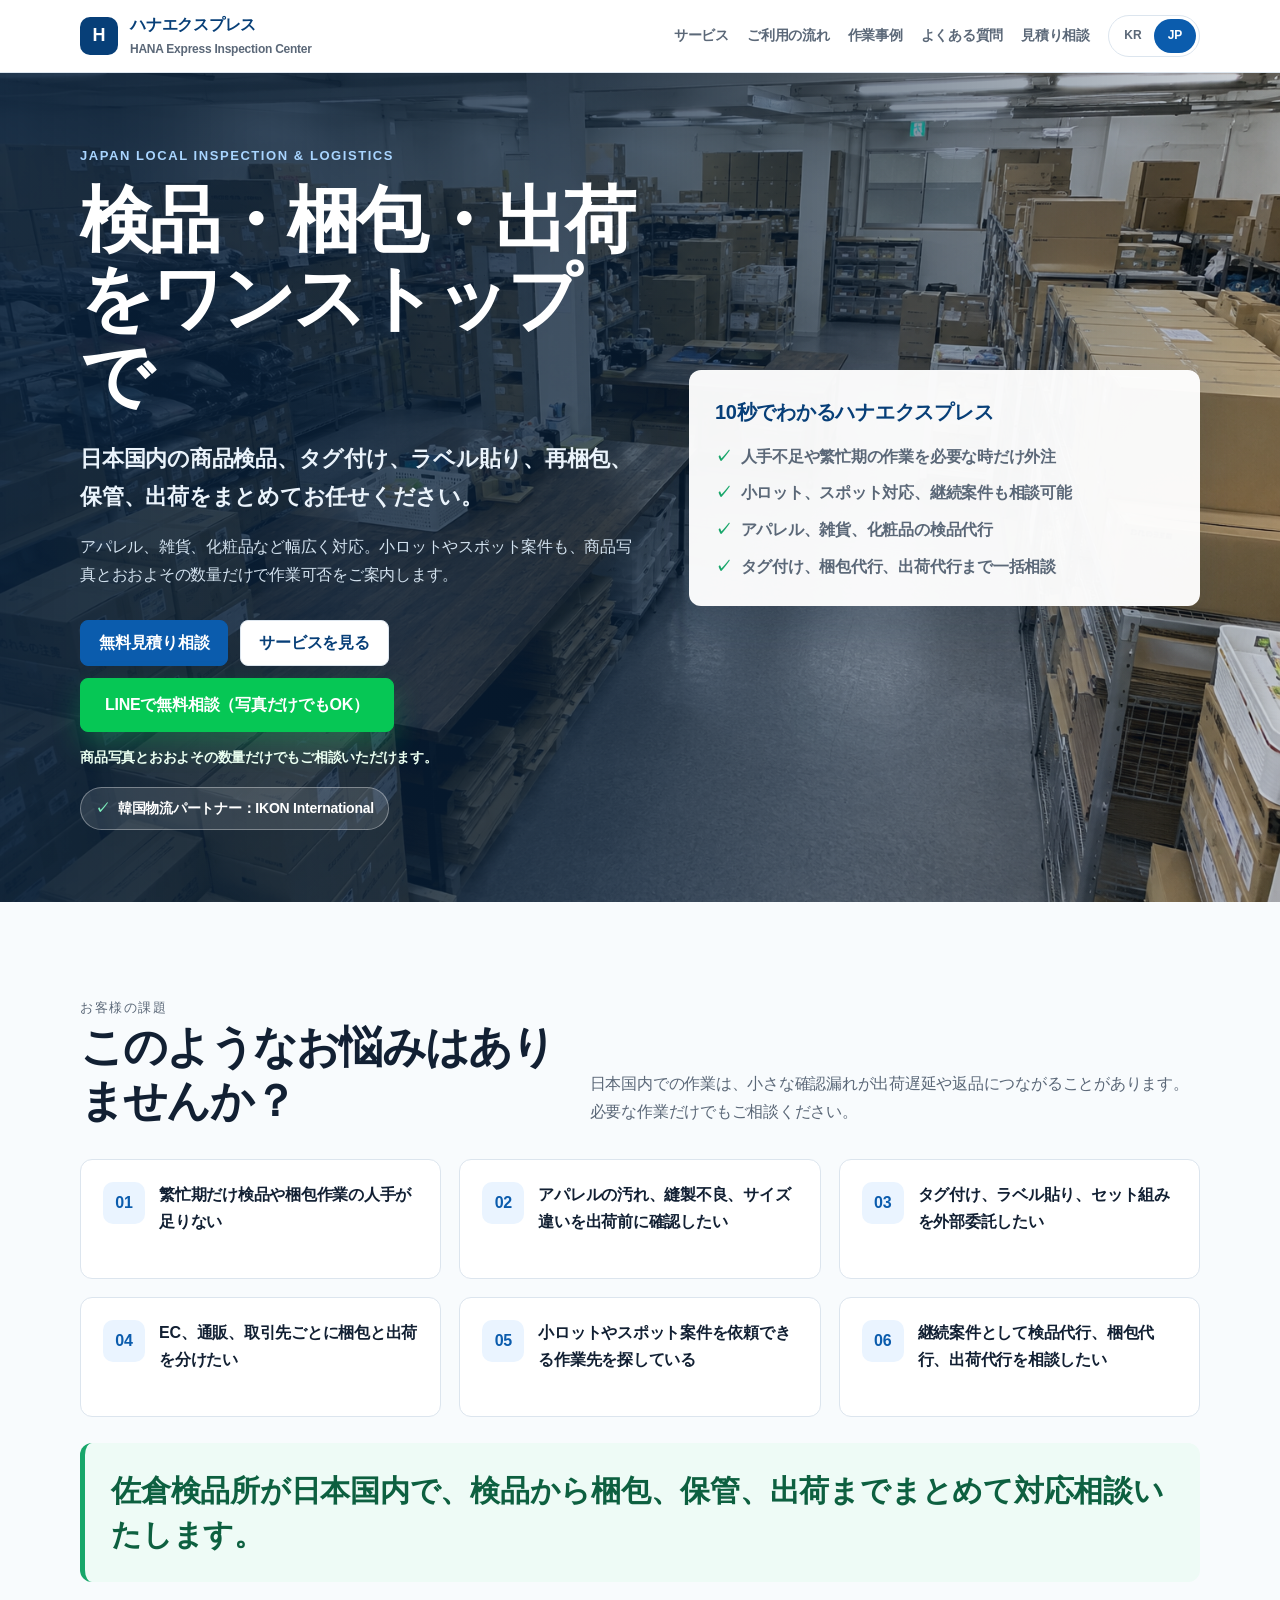
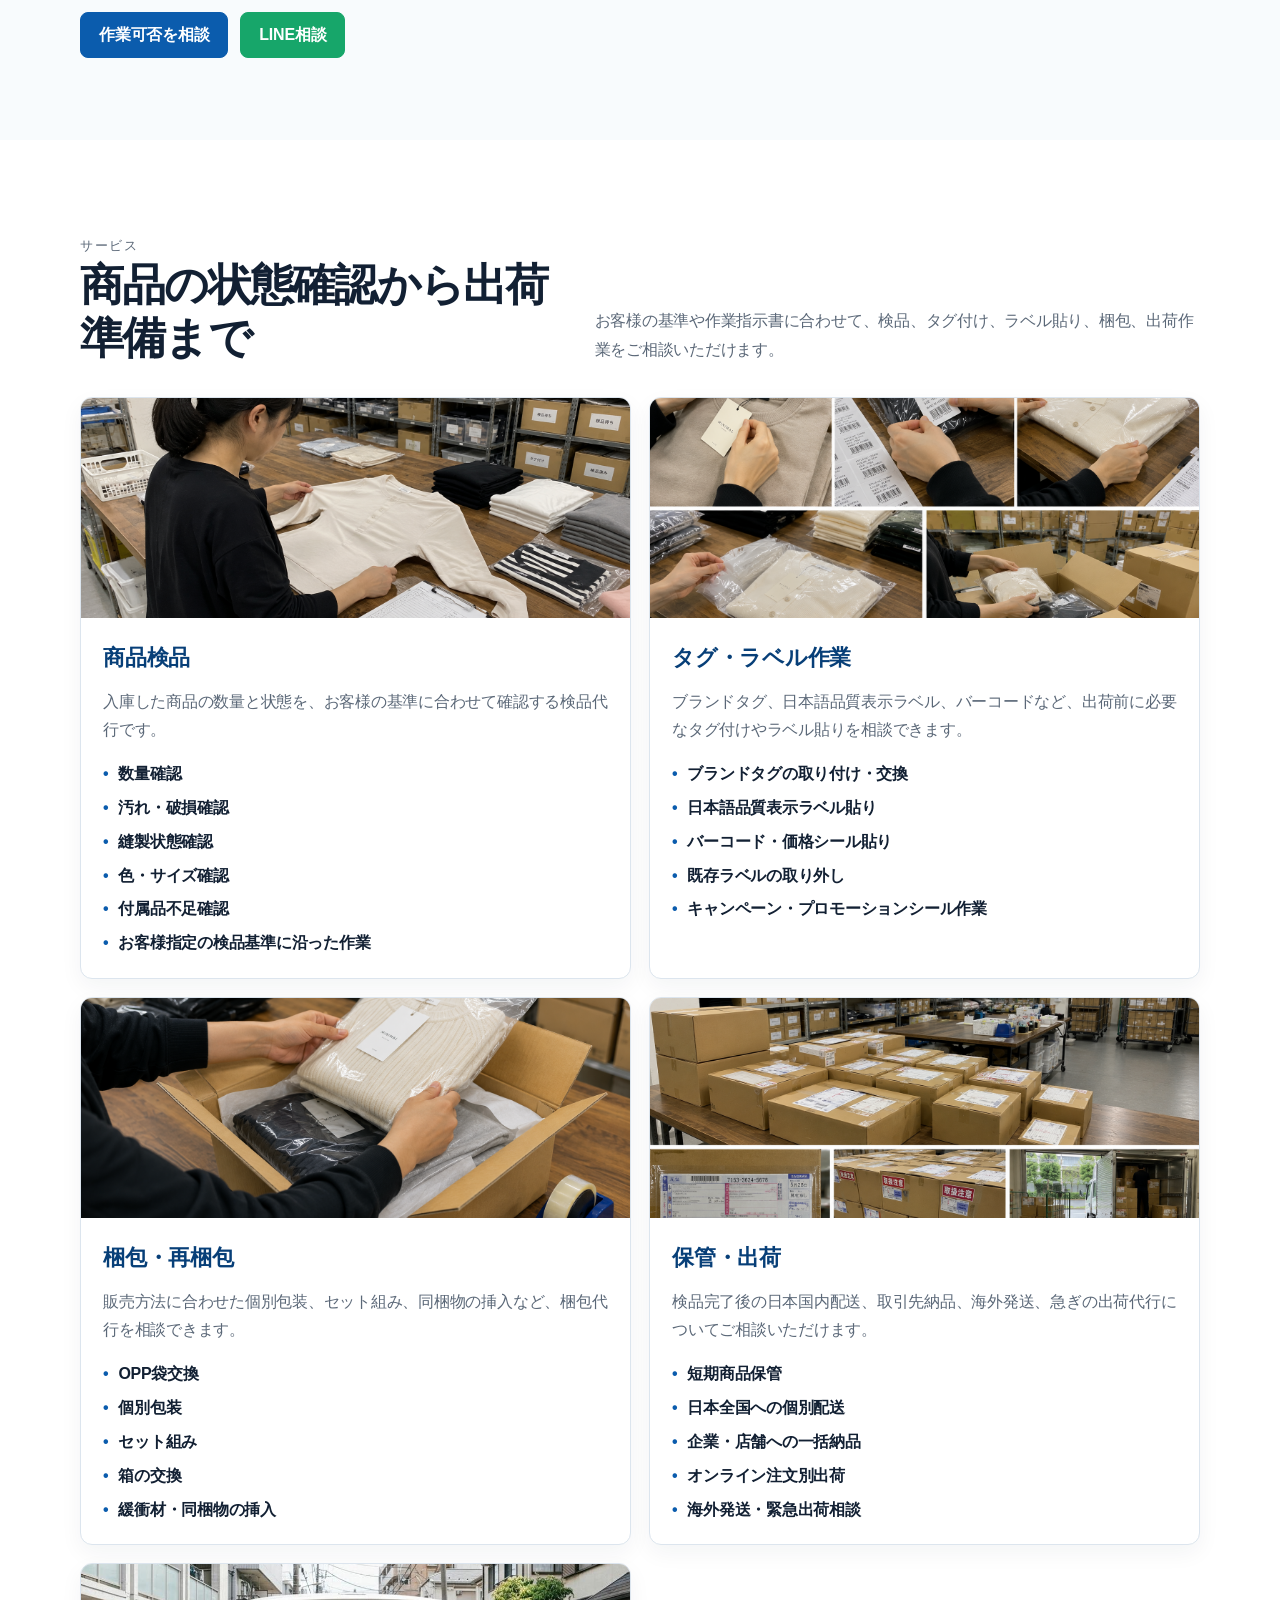
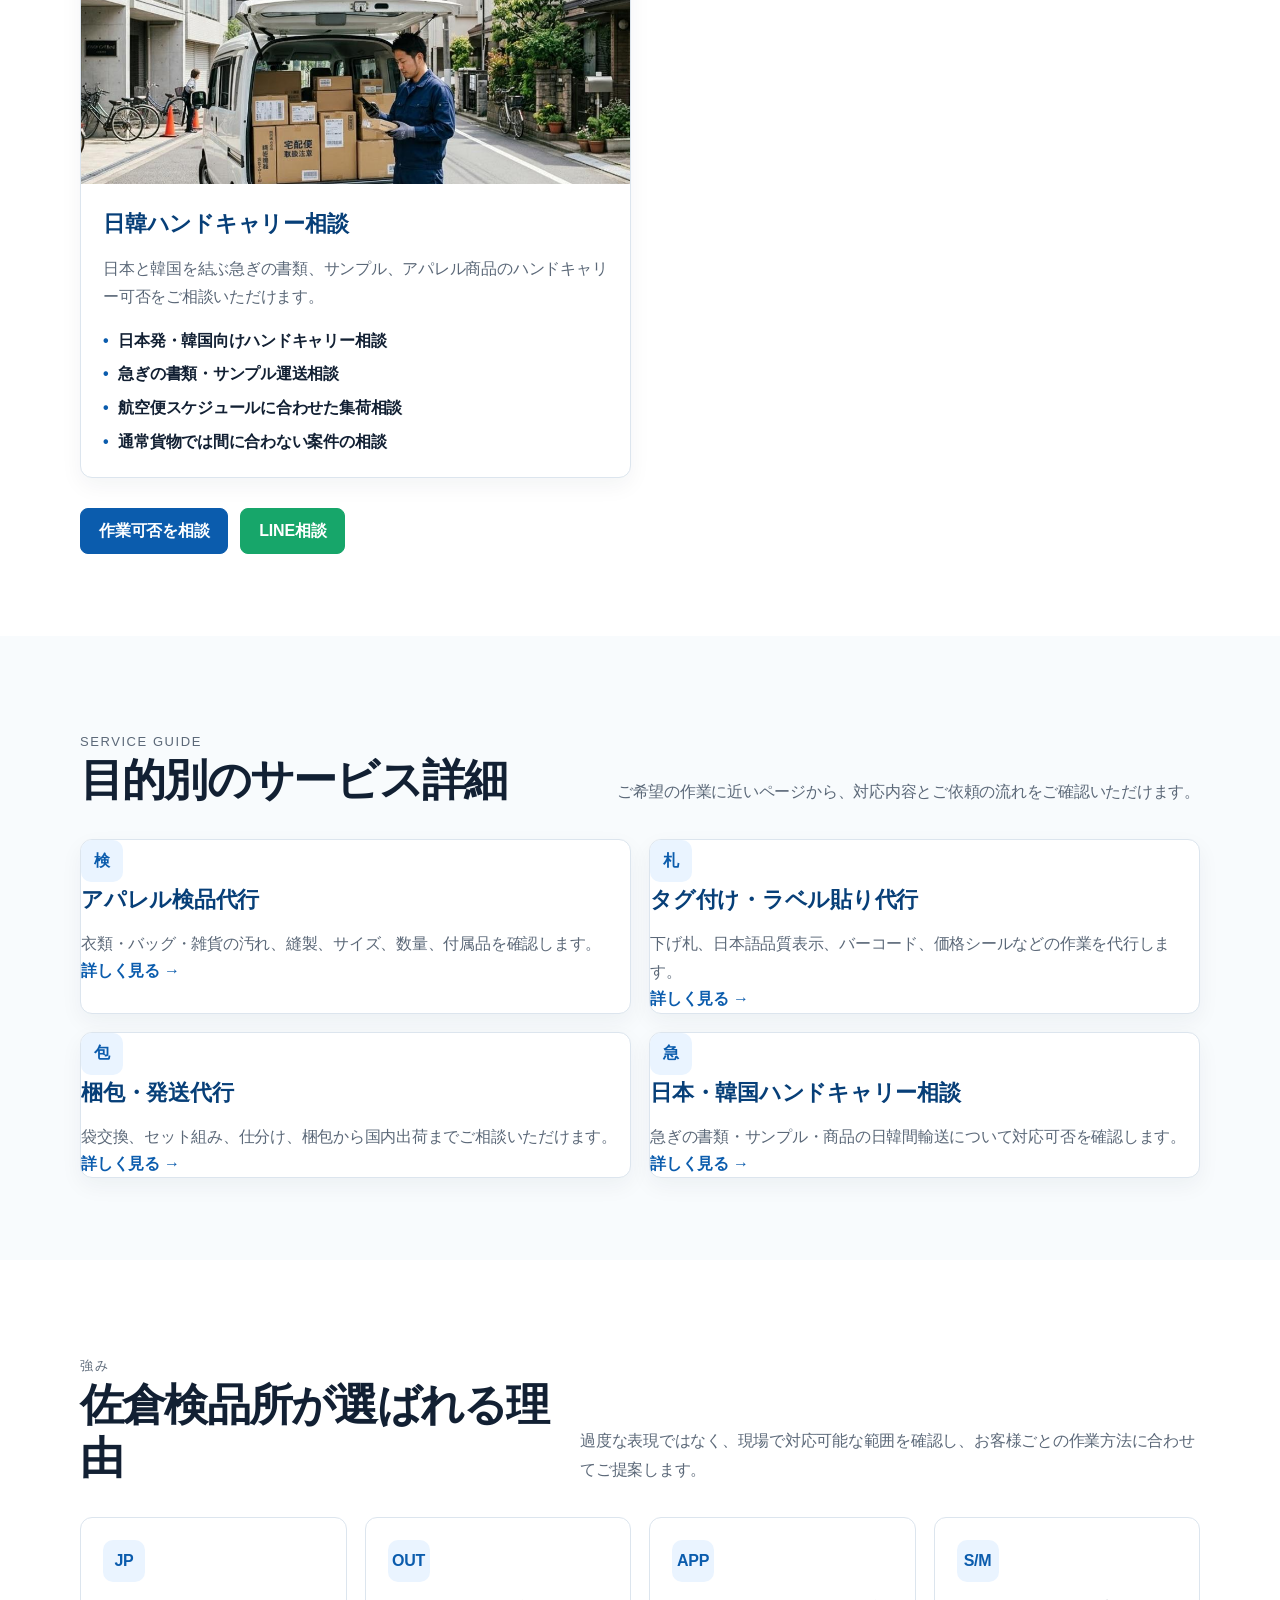
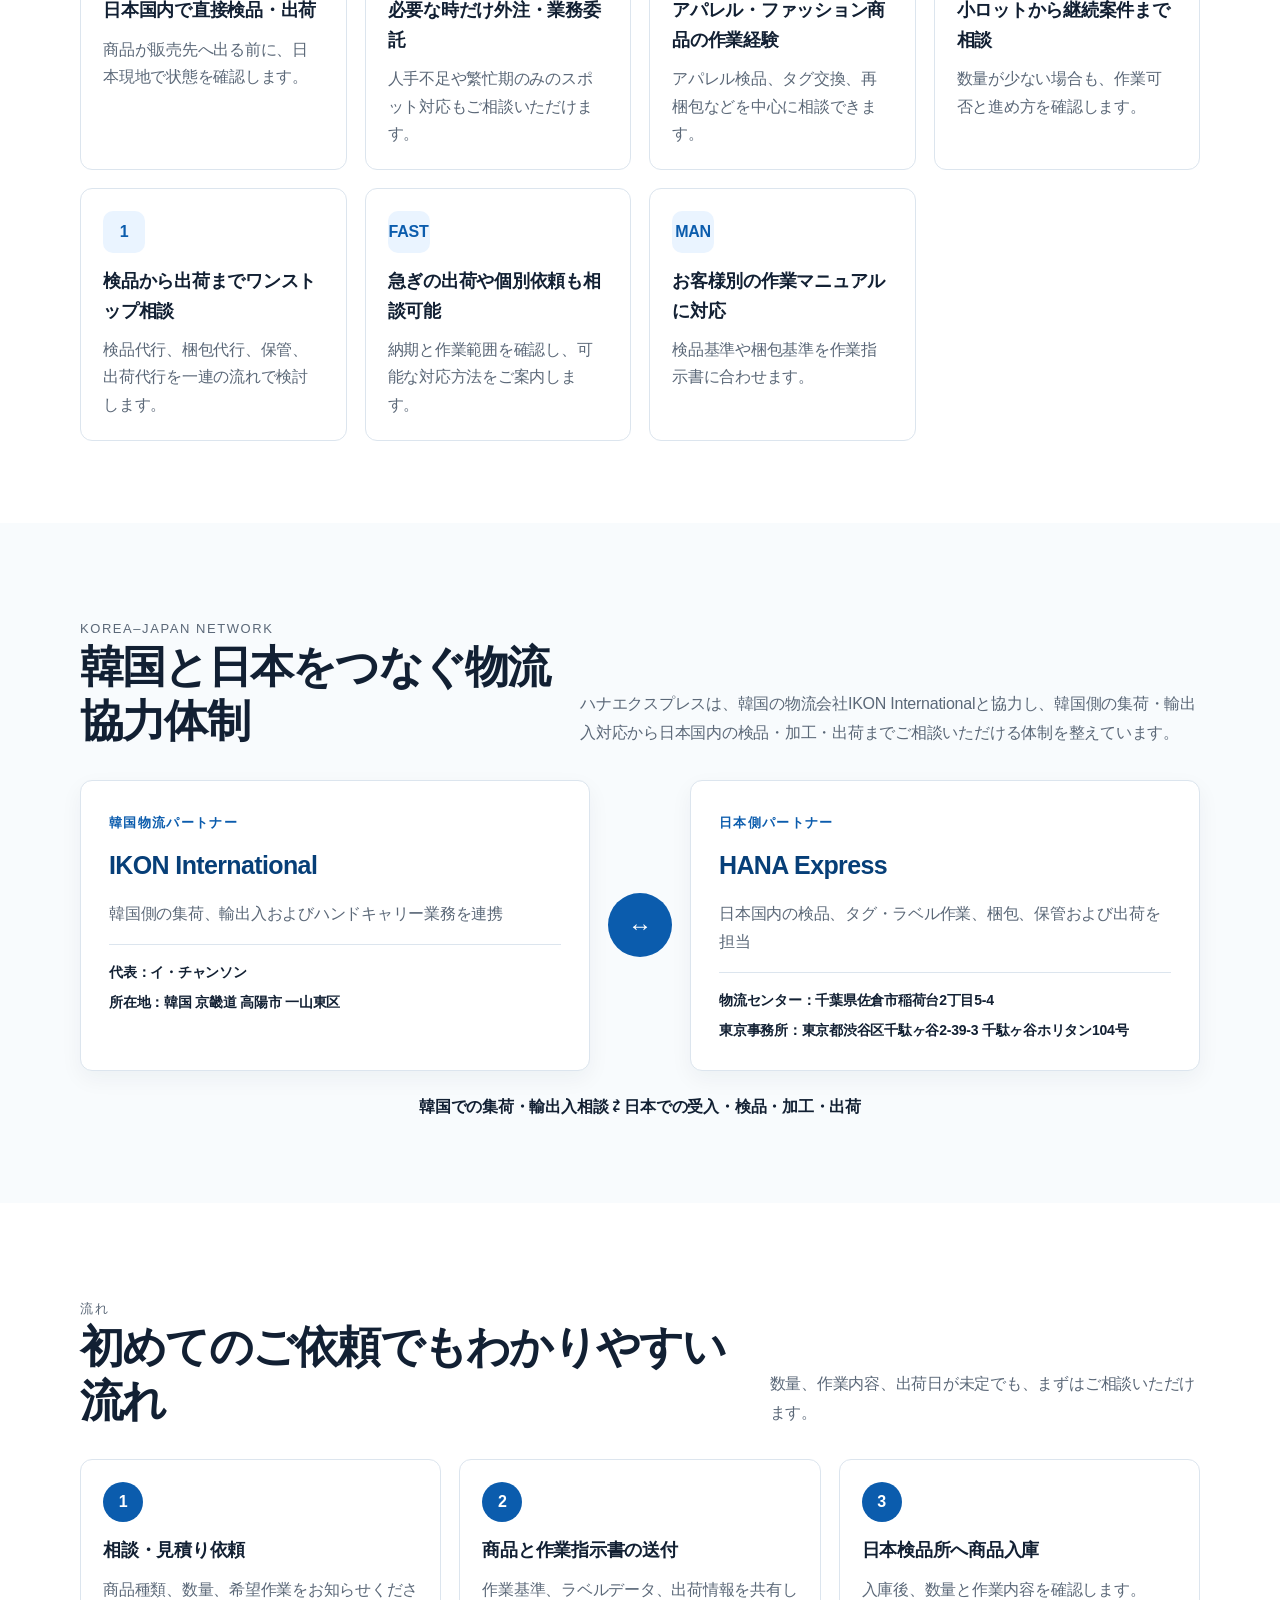
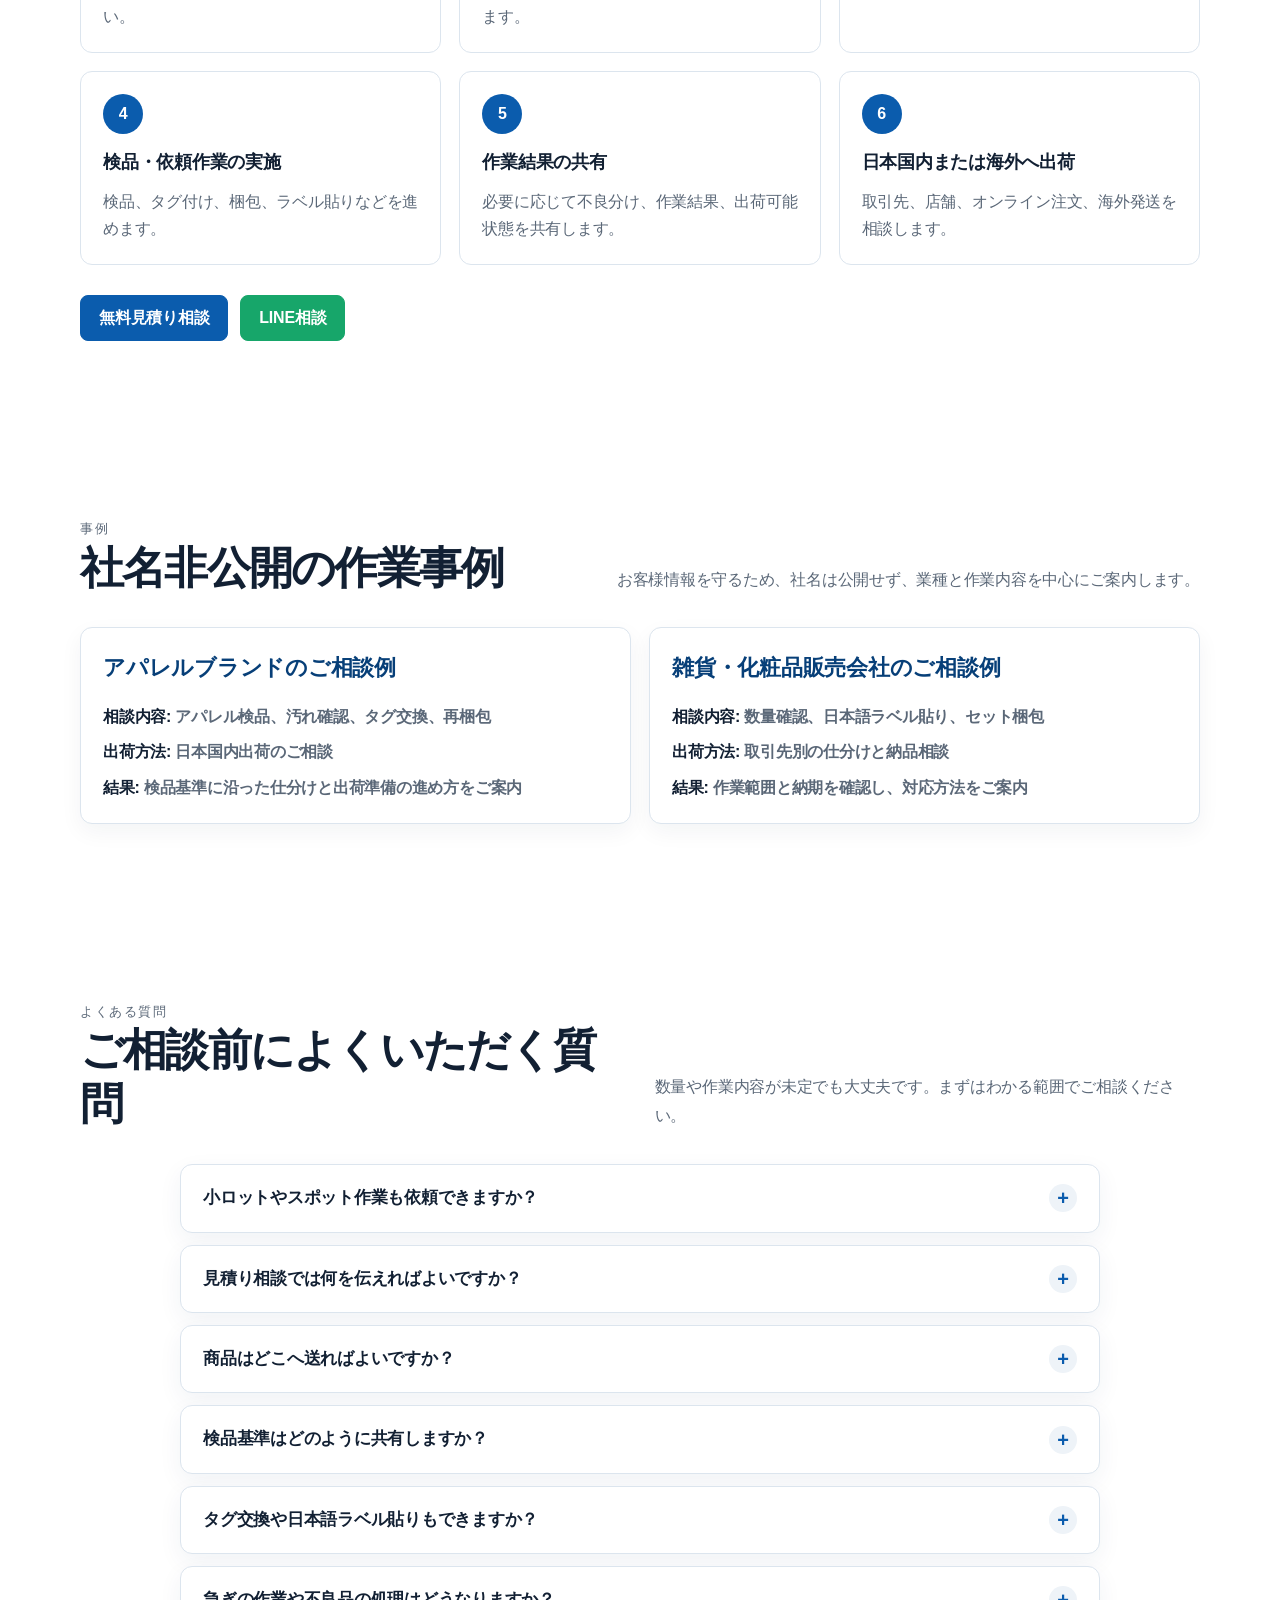
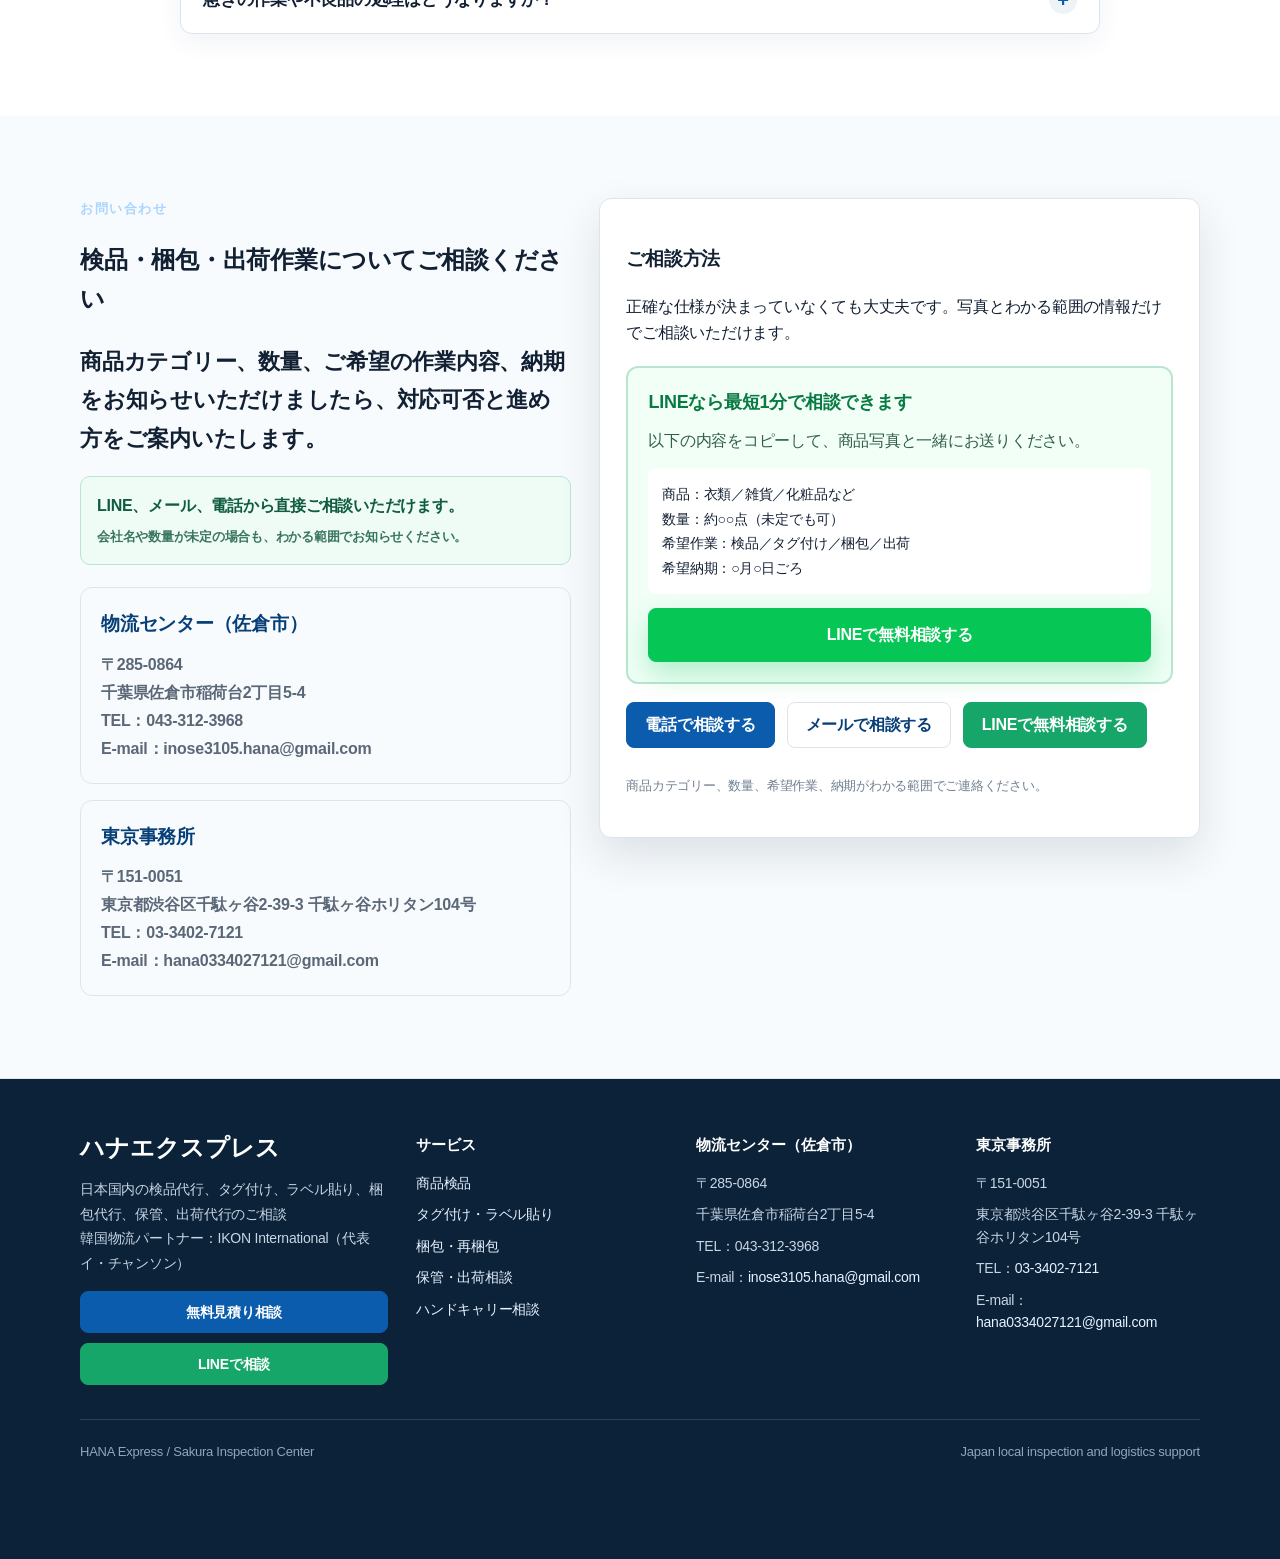
==== commit 39b2fd22: "Add Japanese SEO service links and sitemap" ====
--- a/index.html
+++ b/index.html
@@ -1,263 +1,263 @@
-<!doctype html>
-<html lang="ja">
-<head>
-  <meta charset="utf-8">
-  <meta name="viewport" content="width=device-width, initial-scale=1">
-  <title>検品・タグ付け・梱包・出荷代行｜ハナエクスプレス</title>
+<!doctype html>
+<html lang="ja">
+<head>
+  <meta charset="utf-8">
+  <meta name="viewport" content="width=device-width, initial-scale=1">
+  <title>検品・タグ付け・梱包・出荷代行｜ハナエクスプレス</title>
   <meta name="google-site-verification" content="NxbrH-2OeJvjQuz48LJfjK28gFVoB26EaBS8IJUmjXQ">
   <meta name="google-site-verification" content="f0I-p3rw56-jUXv-6mtLvik5WhoSU1SAYrxCYYbpjKA">
-  <!-- Google tag (gtag.js) -->
-  <script async src="https://www.googletagmanager.com/gtag/js?id=G-HQ9LCE28RB"></script>
-  <script>
-    window.dataLayer = window.dataLayer || [];
-    function gtag(){dataLayer.push(arguments);}
-    gtag('js', new Date());
-
-    gtag('config', 'G-HQ9LCE28RB');
-  </script>
-  <meta name="description" content="アパレル、雑貨、化粧品などの検品、タグ付け、ラベル貼り、セット組み、再梱包、保管、出荷を代行します。小ロットやスポット案件もご相談ください。">
-  <meta name="robots" content="index, follow">
-  <meta name="format-detection" content="telephone=yes">
-  <link rel="canonical" href="https://hana-express.net/">
-  <link rel="alternate" hreflang="ja" href="https://hana-express.net/">
-  <link rel="alternate" hreflang="ko" href="https://hana-express.net/ko/">
-  <link rel="alternate" hreflang="x-default" href="https://hana-express.net/">
-  <meta property="og:type" content="website">
-  <meta property="og:site_name" content="HANA Express Sakura Inspection Center">
-  <meta property="og:locale" content="ja_JP">
-  <meta property="og:locale:alternate" content="ko_KR">
-  <meta property="og:title" content="検品・タグ付け・梱包・出荷代行｜ハナエクスプレス">
-  <meta property="og:description" content="アパレル、雑貨、化粧品などの検品、タグ付け、ラベル貼り、セット組み、再梱包、保管、出荷を代行します。小ロットやスポット案件もご相談ください。">
-  <meta property="og:url" content="https://hana-express.net/">
-  <meta property="og:image" content="https://hana-express.net/assets/sakura-warehouse.png">
-  <meta name="twitter:card" content="summary_large_image">
-  <meta name="twitter:title" content="検品・タグ付け・梱包・出荷代行｜ハナエクスプレス">
-  <meta name="twitter:description" content="アパレル、雑貨、化粧品などの検品、タグ付け、ラベル貼り、セット組み、再梱包、保管、出荷を代行します。小ロットやスポット案件もご相談ください。">
-  <meta name="twitter:image" content="https://hana-express.net/assets/sakura-warehouse.png">
-  <script type="application/ld+json">
-    {
-      "@context": "https://schema.org",
-      "@type": "LocalBusiness",
-      "name": "HANA Express Sakura Inspection Center",
-      "alternateName": ["사쿠라 검품소", "佐倉検品所"],
-      "url": "https://hana-express.net/",
-      "description": "Japan-based inspection, labeling, packing, storage and shipping support for apparel, goods and cosmetics.",
-      "telephone": "+81-43-312-3968",
-      "email": "inose3105.hana@gmail.com",
-      "address": {
-        "@type": "PostalAddress",
-        "postalCode": "285-0864",
-        "addressRegion": "千葉県",
-        "addressLocality": "佐倉市",
-        "streetAddress": "稲荷台2丁目5-4",
-        "addressCountry": "JP"
-      },
-      "areaServed": ["Japan", "Korea"],
-      "knowsAbout": [
-        "일본 검품",
-        "일본 의류 검품",
-        "일본 물류대행",
-        "일본 택 작업",
-        "일본 라벨 부착",
-        "日本検品",
-        "アパレル検品",
-        "検品代行",
-        "タグ付け",
-        "ラベル貼り",
-        "梱包代行",
-        "出荷代行",
-        "韓国企業対応"
-      ],
-      "department": {
-        "@type": "LocalBusiness",
-        "name": "HANA Express Tokyo Office",
-        "telephone": "+81-3-3402-7121",
-        "email": "hana0334027121@gmail.com",
-        "address": {
-          "@type": "PostalAddress",
-          "postalCode": "151-0051",
-          "addressRegion": "東京都",
-          "addressLocality": "渋谷区",
-          "streetAddress": "千駄ヶ谷2-39-3 千駄ヶ谷ホリタン104号",
-          "addressCountry": "JP"
-        }
-      }
-    }
-  </script>
-  <style>
-    :root {
-      --ink: #122033;
-      --sub: #5b6878;
-      --muted: #eef3f8;
-      --line: #dce5ee;
-      --blue: #0b5cad;
-      --blue-dark: #073f78;
-      --green: #17a66a;
-      --orange: #f28a32;
-      --paper: #ffffff;
-      --soft: #f8fbfd;
-      --radius: 12px;
-      --shadow: 0 18px 44px rgba(20, 42, 68, .12);
-      font-family: "Noto Sans KR", "Noto Sans JP", "Yu Gothic", "Meiryo", Arial, sans-serif;
-    }
-
-    * { box-sizing: border-box; }
-    html { scroll-behavior: smooth; }
-    body {
-      margin: 0;
-      color: var(--ink);
-      background: var(--paper);
-      letter-spacing: 0;
-    }
-    a { color: inherit; text-decoration: none; }
-    img { display: block; width: 100%; }
-    button, input, textarea, select { font: inherit; }
-    .wrap { width: min(1120px, calc(100% - 40px)); margin: 0 auto; }
-
-    .site-header {
-      position: sticky;
-      top: 0;
-      z-index: 20;
-      background: rgba(255,255,255,.94);
-      border-bottom: 1px solid var(--line);
-      backdrop-filter: blur(14px);
-    }
-    .header-inner {
-      min-height: 72px;
-      display: flex;
-      align-items: center;
-      justify-content: space-between;
-      gap: 20px;
-    }
-    .brand {
-      display: flex;
-      align-items: center;
-      gap: 12px;
-      font-weight: 900;
-      color: var(--blue-dark);
-    }
-    .brand-mark {
-      display: grid;
-      place-items: center;
-      width: 38px;
-      height: 38px;
-      border-radius: 10px;
-      background: var(--blue-dark);
-      color: #fff;
-      font-size: 18px;
-    }
-    .brand small {
-      display: block;
-      margin-top: 2px;
-      color: var(--sub);
-      font-size: 12px;
-      font-weight: 700;
-    }
-    .nav {
-      display: flex;
-      align-items: center;
-      gap: 18px;
-      color: var(--sub);
-      font-size: 14px;
-      font-weight: 800;
-    }
-    .nav a:hover { color: var(--blue); }
-    .lang {
-      display: flex;
-      padding: 3px;
-      border: 1px solid var(--line);
-      border-radius: 999px;
-      background: #fff;
-    }
-    .lang button {
-      min-width: 42px;
-      padding: 7px 10px;
-      border: 0;
-      border-radius: 999px;
-      background: transparent;
-      color: var(--sub);
-      font-size: 12px;
-      font-weight: 900;
-      cursor: pointer;
-    }
-    .lang button.active { background: var(--blue); color: #fff; }
-
-    .button {
-      display: inline-flex;
-      align-items: center;
-      justify-content: center;
-      min-height: 46px;
-      padding: 0 18px;
-      border: 1px solid var(--line);
-      border-radius: 8px;
-      background: #fff;
-      color: var(--blue-dark);
-      font-weight: 900;
-      cursor: pointer;
-      transition: transform .15s ease, box-shadow .15s ease, background .15s ease;
-    }
-    .button:hover { transform: translateY(-1px); box-shadow: 0 10px 24px rgba(10,58,104,.14); }
-    .button.primary { background: var(--blue); border-color: var(--blue); color: #fff; }
-    .button.green { background: var(--green); border-color: var(--green); color: #fff; }
+  <!-- Google tag (gtag.js) -->
+  <script async src="https://www.googletagmanager.com/gtag/js?id=G-HQ9LCE28RB"></script>
+  <script>
+    window.dataLayer = window.dataLayer || [];
+    function gtag(){dataLayer.push(arguments);}
+    gtag('js', new Date());
+
+    gtag('config', 'G-HQ9LCE28RB');
+  </script>
+  <meta name="description" content="アパレル、雑貨、化粧品などの検品、タグ付け、ラベル貼り、セット組み、再梱包、保管、出荷を代行します。小ロットやスポット案件もご相談ください。">
+  <meta name="robots" content="index, follow">
+  <meta name="format-detection" content="telephone=yes">
+  <link rel="canonical" href="https://hana-express.net/">
+  <link rel="alternate" hreflang="ja" href="https://hana-express.net/">
+  <link rel="alternate" hreflang="ko" href="https://hana-express.net/ko/">
+  <link rel="alternate" hreflang="x-default" href="https://hana-express.net/">
+  <meta property="og:type" content="website">
+  <meta property="og:site_name" content="HANA Express Sakura Inspection Center">
+  <meta property="og:locale" content="ja_JP">
+  <meta property="og:locale:alternate" content="ko_KR">
+  <meta property="og:title" content="検品・タグ付け・梱包・出荷代行｜ハナエクスプレス">
+  <meta property="og:description" content="アパレル、雑貨、化粧品などの検品、タグ付け、ラベル貼り、セット組み、再梱包、保管、出荷を代行します。小ロットやスポット案件もご相談ください。">
+  <meta property="og:url" content="https://hana-express.net/">
+  <meta property="og:image" content="https://hana-express.net/assets/sakura-warehouse.png">
+  <meta name="twitter:card" content="summary_large_image">
+  <meta name="twitter:title" content="検品・タグ付け・梱包・出荷代行｜ハナエクスプレス">
+  <meta name="twitter:description" content="アパレル、雑貨、化粧品などの検品、タグ付け、ラベル貼り、セット組み、再梱包、保管、出荷を代行します。小ロットやスポット案件もご相談ください。">
+  <meta name="twitter:image" content="https://hana-express.net/assets/sakura-warehouse.png">
+  <script type="application/ld+json">
+    {
+      "@context": "https://schema.org",
+      "@type": "LocalBusiness",
+      "name": "HANA Express Sakura Inspection Center",
+      "alternateName": ["사쿠라 검품소", "佐倉検品所"],
+      "url": "https://hana-express.net/",
+      "description": "Japan-based inspection, labeling, packing, storage and shipping support for apparel, goods and cosmetics.",
+      "telephone": "+81-43-312-3968",
+      "email": "inose3105.hana@gmail.com",
+      "address": {
+        "@type": "PostalAddress",
+        "postalCode": "285-0864",
+        "addressRegion": "千葉県",
+        "addressLocality": "佐倉市",
+        "streetAddress": "稲荷台2丁目5-4",
+        "addressCountry": "JP"
+      },
+      "areaServed": ["Japan", "Korea"],
+      "knowsAbout": [
+        "일본 검품",
+        "일본 의류 검품",
+        "일본 물류대행",
+        "일본 택 작업",
+        "일본 라벨 부착",
+        "日本検品",
+        "アパレル検品",
+        "検品代行",
+        "タグ付け",
+        "ラベル貼り",
+        "梱包代行",
+        "出荷代行",
+        "韓国企業対応"
+      ],
+      "department": {
+        "@type": "LocalBusiness",
+        "name": "HANA Express Tokyo Office",
+        "telephone": "+81-3-3402-7121",
+        "email": "hana0334027121@gmail.com",
+        "address": {
+          "@type": "PostalAddress",
+          "postalCode": "151-0051",
+          "addressRegion": "東京都",
+          "addressLocality": "渋谷区",
+          "streetAddress": "千駄ヶ谷2-39-3 千駄ヶ谷ホリタン104号",
+          "addressCountry": "JP"
+        }
+      }
+    }
+  </script>
+  <style>
+    :root {
+      --ink: #122033;
+      --sub: #5b6878;
+      --muted: #eef3f8;
+      --line: #dce5ee;
+      --blue: #0b5cad;
+      --blue-dark: #073f78;
+      --green: #17a66a;
+      --orange: #f28a32;
+      --paper: #ffffff;
+      --soft: #f8fbfd;
+      --radius: 12px;
+      --shadow: 0 18px 44px rgba(20, 42, 68, .12);
+      font-family: "Noto Sans KR", "Noto Sans JP", "Yu Gothic", "Meiryo", Arial, sans-serif;
+    }
+
+    * { box-sizing: border-box; }
+    html { scroll-behavior: smooth; }
+    body {
+      margin: 0;
+      color: var(--ink);
+      background: var(--paper);
+      letter-spacing: 0;
+    }
+    a { color: inherit; text-decoration: none; }
+    img { display: block; width: 100%; }
+    button, input, textarea, select { font: inherit; }
+    .wrap { width: min(1120px, calc(100% - 40px)); margin: 0 auto; }
+
+    .site-header {
+      position: sticky;
+      top: 0;
+      z-index: 20;
+      background: rgba(255,255,255,.94);
+      border-bottom: 1px solid var(--line);
+      backdrop-filter: blur(14px);
+    }
+    .header-inner {
+      min-height: 72px;
+      display: flex;
+      align-items: center;
+      justify-content: space-between;
+      gap: 20px;
+    }
+    .brand {
+      display: flex;
+      align-items: center;
+      gap: 12px;
+      font-weight: 900;
+      color: var(--blue-dark);
+    }
+    .brand-mark {
+      display: grid;
+      place-items: center;
+      width: 38px;
+      height: 38px;
+      border-radius: 10px;
+      background: var(--blue-dark);
+      color: #fff;
+      font-size: 18px;
+    }
+    .brand small {
+      display: block;
+      margin-top: 2px;
+      color: var(--sub);
+      font-size: 12px;
+      font-weight: 700;
+    }
+    .nav {
+      display: flex;
+      align-items: center;
+      gap: 18px;
+      color: var(--sub);
+      font-size: 14px;
+      font-weight: 800;
+    }
+    .nav a:hover { color: var(--blue); }
+    .lang {
+      display: flex;
+      padding: 3px;
+      border: 1px solid var(--line);
+      border-radius: 999px;
+      background: #fff;
+    }
+    .lang button {
+      min-width: 42px;
+      padding: 7px 10px;
+      border: 0;
+      border-radius: 999px;
+      background: transparent;
+      color: var(--sub);
+      font-size: 12px;
+      font-weight: 900;
+      cursor: pointer;
+    }
+    .lang button.active { background: var(--blue); color: #fff; }
+
+    .button {
+      display: inline-flex;
+      align-items: center;
+      justify-content: center;
+      min-height: 46px;
+      padding: 0 18px;
+      border: 1px solid var(--line);
+      border-radius: 8px;
+      background: #fff;
+      color: var(--blue-dark);
+      font-weight: 900;
+      cursor: pointer;
+      transition: transform .15s ease, box-shadow .15s ease, background .15s ease;
+    }
+    .button:hover { transform: translateY(-1px); box-shadow: 0 10px 24px rgba(10,58,104,.14); }
+    .button.primary { background: var(--blue); border-color: var(--blue); color: #fff; }
+    .button.green { background: var(--green); border-color: var(--green); color: #fff; }
     .button.orange { background: var(--orange); border-color: var(--orange); color: #fff; }
     .button.line-strong { min-height: 54px; padding: 0 24px; background: #06c755; border-color: #06c755; color: #fff; box-shadow: 0 12px 28px rgba(6,199,85,.28); }
     .hero-proof { margin: 14px 0 0; color: #eafff1; font-size: 14px; font-weight: 900; }
-
-    .hero {
-      background:
-        linear-gradient(90deg, rgba(8,32,58,.90), rgba(8,32,58,.70) 48%, rgba(8,32,58,.18)),
-        url("/assets/sakura-warehouse.png") center/cover;
-      color: #fff;
-      min-height: 680px;
-      display: grid;
-      align-items: center;
-      padding: 72px 0;
-    }
-    .hero-grid {
-      display: grid;
-      grid-template-columns: 1.05fr .95fr;
-      gap: 44px;
-      align-items: center;
-    }
-    .eyebrow {
-      margin: 0 0 16px;
-      color: #a9d5ff;
-      font-size: 13px;
-      font-weight: 900;
-      text-transform: uppercase;
-    }
-    h1 {
-      margin: 0;
-      max-width: 740px;
-      font-size: clamp(40px, 6vw, 72px);
-      line-height: 1.08;
-      letter-spacing: 0;
-    }
-    .lead {
-      max-width: 700px;
-      margin: 24px 0 0;
-      font-size: clamp(17px, 2vw, 22px);
-      line-height: 1.75;
-      color: #eaf3fb;
-      font-weight: 700;
-    }
-    .sublead {
-      max-width: 720px;
-      margin: 16px 0 0;
-      color: #d3e2ef;
-      line-height: 1.8;
-    }
-    .cta-row { display: flex; flex-wrap: wrap; gap: 12px; margin-top: 30px; }
-    .hero-note {
-      background: rgba(255,255,255,.96);
-      color: var(--ink);
-      border-radius: var(--radius);
-      padding: 26px;
-      box-shadow: var(--shadow);
-    }
-    .hero-note strong { display: block; margin-bottom: 16px; color: var(--blue-dark); font-size: 20px; }
-    .hero-note ul { display: grid; gap: 12px; margin: 0; padding: 0; list-style: none; }
-    .hero-note li { display: flex; gap: 10px; line-height: 1.55; color: var(--sub); font-weight: 800; }
+
+    .hero {
+      background:
+        linear-gradient(90deg, rgba(8,32,58,.90), rgba(8,32,58,.70) 48%, rgba(8,32,58,.18)),
+        url("/assets/sakura-warehouse.png") center/cover;
+      color: #fff;
+      min-height: 680px;
+      display: grid;
+      align-items: center;
+      padding: 72px 0;
+    }
+    .hero-grid {
+      display: grid;
+      grid-template-columns: 1.05fr .95fr;
+      gap: 44px;
+      align-items: center;
+    }
+    .eyebrow {
+      margin: 0 0 16px;
+      color: #a9d5ff;
+      font-size: 13px;
+      font-weight: 900;
+      text-transform: uppercase;
+    }
+    h1 {
+      margin: 0;
+      max-width: 740px;
+      font-size: clamp(40px, 6vw, 72px);
+      line-height: 1.08;
+      letter-spacing: 0;
+    }
+    .lead {
+      max-width: 700px;
+      margin: 24px 0 0;
+      font-size: clamp(17px, 2vw, 22px);
+      line-height: 1.75;
+      color: #eaf3fb;
+      font-weight: 700;
+    }
+    .sublead {
+      max-width: 720px;
+      margin: 16px 0 0;
+      color: #d3e2ef;
+      line-height: 1.8;
+    }
+    .cta-row { display: flex; flex-wrap: wrap; gap: 12px; margin-top: 30px; }
+    .hero-note {
+      background: rgba(255,255,255,.96);
+      color: var(--ink);
+      border-radius: var(--radius);
+      padding: 26px;
+      box-shadow: var(--shadow);
+    }
+    .hero-note strong { display: block; margin-bottom: 16px; color: var(--blue-dark); font-size: 20px; }
+    .hero-note ul { display: grid; gap: 12px; margin: 0; padding: 0; list-style: none; }
+    .hero-note li { display: flex; gap: 10px; line-height: 1.55; color: var(--sub); font-weight: 800; }
     .hero-note li::before { content: "✓"; color: var(--green); font-weight: 900; }
     .partner-badge {
       display: inline-flex;
@@ -273,91 +273,91 @@
       font-weight: 850;
     }
     .partner-badge::before { content: "✓"; color: #7df0bd; }
-
-    section { padding: 82px 0; }
-    section.soft { background: var(--soft); }
-    .section-head {
-      display: flex;
-      align-items: end;
-      justify-content: space-between;
-      gap: 24px;
-      margin-bottom: 32px;
-    }
-    .section-head h2 {
-      margin: 0;
-      font-size: clamp(28px, 4vw, 44px);
-      line-height: 1.22;
-    }
-    .section-head p {
-      max-width: 620px;
-      margin: 12px 0 0;
-      color: var(--sub);
-      line-height: 1.8;
-      font-weight: 700;
-    }
-
-    .grid { display: grid; gap: 18px; }
-    .grid.two { grid-template-columns: repeat(2, minmax(0, 1fr)); }
-    .grid.three { grid-template-columns: repeat(3, minmax(0, 1fr)); }
-    .grid.four { grid-template-columns: repeat(4, minmax(0, 1fr)); }
-    .card {
-      border: 1px solid var(--line);
-      border-radius: var(--radius);
-      background: #fff;
-      box-shadow: 0 8px 22px rgba(20,42,68,.05);
-      overflow: hidden;
-    }
-    .card-body { padding: 22px; }
-    .card h3 { margin: 0 0 12px; font-size: 22px; color: var(--blue-dark); }
-    .card p { margin: 0; color: var(--sub); line-height: 1.75; font-weight: 700; }
-    .check-list { display: grid; gap: 9px; margin: 18px 0 0; padding: 0; list-style: none; }
-    .check-list li { display: flex; gap: 10px; color: var(--ink); line-height: 1.55; font-weight: 750; }
-    .check-list li::before { content: "•"; color: var(--blue); font-weight: 900; }
-    .service-img, .photo-img {
-      height: 220px;
-      object-fit: cover;
-      background: var(--muted);
-    }
-    .problem-card {
-      display: flex;
-      gap: 14px;
-      align-items: flex-start;
-      min-height: 120px;
-      padding: 22px;
-      border: 1px solid var(--line);
-      border-radius: var(--radius);
-      background: #fff;
-    }
-    .icon {
-      display: grid;
-      place-items: center;
-      flex: 0 0 auto;
-      width: 42px;
-      height: 42px;
-      border-radius: 10px;
-      background: #eaf4ff;
-      color: var(--blue);
-      font-weight: 900;
-    }
-    .problem-card p { margin: 0; line-height: 1.65; color: var(--ink); font-weight: 850; }
-    .emphasis {
-      margin-top: 26px;
-      padding: 26px;
-      border-left: 5px solid var(--green);
-      border-radius: var(--radius);
-      background: #eefbf6;
-      color: #0d6040;
-      font-size: clamp(20px, 3vw, 30px);
-      line-height: 1.45;
-      font-weight: 900;
-    }
-    .reason-card, .step-card {
-      padding: 22px;
-      border: 1px solid var(--line);
-      border-radius: var(--radius);
-      background: #fff;
-    }
-    .reason-card strong, .step-card strong { display: block; margin-top: 14px; font-size: 18px; color: var(--ink); }
+
+    section { padding: 82px 0; }
+    section.soft { background: var(--soft); }
+    .section-head {
+      display: flex;
+      align-items: end;
+      justify-content: space-between;
+      gap: 24px;
+      margin-bottom: 32px;
+    }
+    .section-head h2 {
+      margin: 0;
+      font-size: clamp(28px, 4vw, 44px);
+      line-height: 1.22;
+    }
+    .section-head p {
+      max-width: 620px;
+      margin: 12px 0 0;
+      color: var(--sub);
+      line-height: 1.8;
+      font-weight: 700;
+    }
+
+    .grid { display: grid; gap: 18px; }
+    .grid.two { grid-template-columns: repeat(2, minmax(0, 1fr)); }
+    .grid.three { grid-template-columns: repeat(3, minmax(0, 1fr)); }
+    .grid.four { grid-template-columns: repeat(4, minmax(0, 1fr)); }
+    .card {
+      border: 1px solid var(--line);
+      border-radius: var(--radius);
+      background: #fff;
+      box-shadow: 0 8px 22px rgba(20,42,68,.05);
+      overflow: hidden;
+    }
+    .card-body { padding: 22px; }
+    .card h3 { margin: 0 0 12px; font-size: 22px; color: var(--blue-dark); }
+    .card p { margin: 0; color: var(--sub); line-height: 1.75; font-weight: 700; }
+    .check-list { display: grid; gap: 9px; margin: 18px 0 0; padding: 0; list-style: none; }
+    .check-list li { display: flex; gap: 10px; color: var(--ink); line-height: 1.55; font-weight: 750; }
+    .check-list li::before { content: "•"; color: var(--blue); font-weight: 900; }
+    .service-img, .photo-img {
+      height: 220px;
+      object-fit: cover;
+      background: var(--muted);
+    }
+    .problem-card {
+      display: flex;
+      gap: 14px;
+      align-items: flex-start;
+      min-height: 120px;
+      padding: 22px;
+      border: 1px solid var(--line);
+      border-radius: var(--radius);
+      background: #fff;
+    }
+    .icon {
+      display: grid;
+      place-items: center;
+      flex: 0 0 auto;
+      width: 42px;
+      height: 42px;
+      border-radius: 10px;
+      background: #eaf4ff;
+      color: var(--blue);
+      font-weight: 900;
+    }
+    .problem-card p { margin: 0; line-height: 1.65; color: var(--ink); font-weight: 850; }
+    .emphasis {
+      margin-top: 26px;
+      padding: 26px;
+      border-left: 5px solid var(--green);
+      border-radius: var(--radius);
+      background: #eefbf6;
+      color: #0d6040;
+      font-size: clamp(20px, 3vw, 30px);
+      line-height: 1.45;
+      font-weight: 900;
+    }
+    .reason-card, .step-card {
+      padding: 22px;
+      border: 1px solid var(--line);
+      border-radius: var(--radius);
+      background: #fff;
+    }
+    .reason-card strong, .step-card strong { display: block; margin-top: 14px; font-size: 18px; color: var(--ink); }
     .reason-card p, .step-card p { margin: 10px 0 0; color: var(--sub); line-height: 1.7; font-weight: 700; }
     .partner-panel {
       display: grid;
@@ -388,248 +388,248 @@
       font-weight: 900;
     }
     .partner-flow { margin: 22px 0 0; text-align: center; color: var(--ink); font-weight: 850; line-height: 1.7; }
-    .step-number {
-      display: grid;
-      place-items: center;
-      width: 40px;
-      height: 40px;
-      border-radius: 50%;
-      background: var(--blue);
-      color: #fff;
-      font-weight: 900;
-    }
-    .case-meta {
-      display: grid;
-      gap: 10px;
-      margin: 18px 0 0;
-      padding: 0;
-      list-style: none;
-      color: var(--sub);
-      line-height: 1.6;
-      font-weight: 750;
-    }
-    .case-meta b { color: var(--ink); }
-
-    .faq-list {
-      display: grid;
-      gap: 12px;
-      max-width: 920px;
-      margin: 34px auto 0;
-    }
-    .faq-item {
-      border: 1px solid var(--line);
-      border-radius: 12px;
-      background: #fff;
-      box-shadow: 0 8px 24px rgba(10,58,104,.06);
-      overflow: hidden;
-    }
-    .faq-item summary {
-      position: relative;
-      padding: 20px 58px 20px 22px;
-      color: var(--ink);
-      font-size: 17px;
-      line-height: 1.55;
-      font-weight: 900;
-      cursor: pointer;
-      list-style: none;
-    }
-    .faq-item summary::-webkit-details-marker { display: none; }
-    .faq-item summary::after {
-      content: "+";
-      position: absolute;
-      top: 50%;
-      right: 22px;
-      width: 28px;
-      height: 28px;
-      display: grid;
-      place-items: center;
-      border-radius: 50%;
-      background: var(--muted);
-      color: var(--blue);
-      font-size: 20px;
-      line-height: 1;
-      transform: translateY(-50%);
-    }
-    .faq-item[open] summary { color: var(--blue-dark); }
-    .faq-item[open] summary::after { content: "−"; }
-    .faq-answer {
-      margin: 0;
-      padding: 0 22px 22px;
-      color: var(--sub);
-      line-height: 1.8;
-      font-weight: 700;
-    }
-
-    .quote-layout {
-      display: grid;
-      grid-template-columns: .9fr 1.1fr;
-      gap: 28px;
-      align-items: start;
-    }
+    .step-number {
+      display: grid;
+      place-items: center;
+      width: 40px;
+      height: 40px;
+      border-radius: 50%;
+      background: var(--blue);
+      color: #fff;
+      font-weight: 900;
+    }
+    .case-meta {
+      display: grid;
+      gap: 10px;
+      margin: 18px 0 0;
+      padding: 0;
+      list-style: none;
+      color: var(--sub);
+      line-height: 1.6;
+      font-weight: 750;
+    }
+    .case-meta b { color: var(--ink); }
+
+    .faq-list {
+      display: grid;
+      gap: 12px;
+      max-width: 920px;
+      margin: 34px auto 0;
+    }
+    .faq-item {
+      border: 1px solid var(--line);
+      border-radius: 12px;
+      background: #fff;
+      box-shadow: 0 8px 24px rgba(10,58,104,.06);
+      overflow: hidden;
+    }
+    .faq-item summary {
+      position: relative;
+      padding: 20px 58px 20px 22px;
+      color: var(--ink);
+      font-size: 17px;
+      line-height: 1.55;
+      font-weight: 900;
+      cursor: pointer;
+      list-style: none;
+    }
+    .faq-item summary::-webkit-details-marker { display: none; }
+    .faq-item summary::after {
+      content: "+";
+      position: absolute;
+      top: 50%;
+      right: 22px;
+      width: 28px;
+      height: 28px;
+      display: grid;
+      place-items: center;
+      border-radius: 50%;
+      background: var(--muted);
+      color: var(--blue);
+      font-size: 20px;
+      line-height: 1;
+      transform: translateY(-50%);
+    }
+    .faq-item[open] summary { color: var(--blue-dark); }
+    .faq-item[open] summary::after { content: "−"; }
+    .faq-answer {
+      margin: 0;
+      padding: 0 22px 22px;
+      color: var(--sub);
+      line-height: 1.8;
+      font-weight: 700;
+    }
+
+    .quote-layout {
+      display: grid;
+      grid-template-columns: .9fr 1.1fr;
+      gap: 28px;
+      align-items: start;
+    }
     .contact-card {
-      padding: 26px;
-      border: 1px solid var(--line);
-      border-radius: var(--radius);
-      background: #fff;
+      padding: 26px;
+      border: 1px solid var(--line);
+      border-radius: var(--radius);
+      background: #fff;
       box-shadow: var(--shadow);
     }
     .line-inquiry-box { margin-top: 20px; padding: 20px; border: 2px solid #b9e6d0; border-radius: 12px; background: #f1fff7; }
     .line-inquiry-box strong { display: block; color: #087a42; font-size: 18px; }
     .line-inquiry-box p { margin: 9px 0 0; color: #315d49; line-height: 1.7; }
     .line-template { margin-top: 14px; padding: 14px; border-radius: 8px; background: #fff; color: var(--ink); font-size: 14px; line-height: 1.75; white-space: pre-line; }
-    .contact-actions { display: flex; flex-wrap: wrap; gap: 12px; margin-top: 18px; }
-    .send-notice {
-      margin: 18px 0 0;
-      padding: 16px;
-      border: 1px solid #b9e6d0;
-      border-radius: 10px;
-      background: #effbf5;
-      color: #0f5c3f;
-      line-height: 1.65;
-      font-weight: 800;
-    }
-    .send-notice small {
-      display: block;
-      margin-top: 6px;
-      color: #39765e;
-      font-weight: 700;
-    }
-    .contact-list {
-      display: grid;
-      gap: 16px;
-      margin-top: 22px;
-    }
-    .contact-box {
-      padding: 20px;
-      border: 1px solid var(--line);
-      border-radius: var(--radius);
-      background: var(--soft);
-      line-height: 1.75;
-    }
-    .contact-box h3 { margin: 0 0 10px; color: var(--blue-dark); }
-    .contact-box p { margin: 0; color: var(--sub); font-weight: 700; }
-    .seo-line {
-      margin-top: 26px;
-      color: #718092;
-      font-size: 13px;
-      line-height: 1.8;
-    }
-
-    .footer {
-      padding: 54px 0 96px;
-      border-top: 1px solid var(--line);
-      background: #0b2239;
-      color: #c8d6e4;
-      font-size: 14px;
-    }
-    .footer-grid {
-      display: grid;
-      grid-template-columns: 1.1fr .9fr .9fr .8fr;
-      gap: 28px;
-      align-items: start;
-    }
-    .footer h2,
-    .footer h3 {
-      margin: 0 0 14px;
-      color: #fff;
-      letter-spacing: 0;
-    }
-    .footer h2 {
-      font-size: 24px;
-      line-height: 1.25;
-    }
-    .footer h3 {
-      font-size: 15px;
-    }
-    .footer p {
-      margin: 0;
-      line-height: 1.75;
-    }
-    .footer a {
-      color: #e8f3ff;
-      text-decoration: none;
-    }
-    .footer a:hover { text-decoration: underline; }
-    .footer-links,
-    .footer-list {
-      display: grid;
-      gap: 9px;
-      margin: 0;
-      padding: 0;
-      list-style: none;
-      line-height: 1.6;
-    }
-    .footer-list li {
-      color: #c8d6e4;
-    }
-    .footer-actions {
-      display: grid;
-      gap: 10px;
-      margin-top: 16px;
-    }
-    .footer-actions .button {
-      width: 100%;
-      min-height: 42px;
-      box-shadow: none;
-    }
-    .footer-bottom {
-      display: flex;
-      justify-content: space-between;
-      gap: 20px;
-      margin-top: 34px;
-      padding-top: 22px;
-      border-top: 1px solid rgba(255,255,255,.14);
-      color: #91a6b9;
-      font-size: 13px;
-      line-height: 1.6;
-    }
-    .mobile-cta {
-      position: fixed;
-      left: 0;
-      right: 0;
-      bottom: 0;
-      z-index: 30;
-      display: none;
-      gap: 8px;
-      padding: 10px 14px;
-      background: rgba(255,255,255,.96);
-      border-top: 1px solid var(--line);
-      backdrop-filter: blur(12px);
-    }
-    .mobile-cta .button { flex: 1; min-height: 44px; }
-
-    @media (max-width: 920px) {
-      .nav a { display: none; }
-      .hero { min-height: auto; padding: 58px 0; }
-      .hero-grid, .quote-layout { grid-template-columns: 1fr; }
-      .grid.two, .grid.three, .grid.four { grid-template-columns: 1fr 1fr; }
-      .section-head { display: block; }
-      .footer-grid { grid-template-columns: 1fr 1fr; }
-    }
-    @media (max-width: 640px) {
-      .wrap { width: min(100% - 28px, 1120px); }
-      .header-inner { min-height: 64px; }
-      .brand small { display: none; }
-      .hero { padding: 46px 0 50px; }
-      h1 {
-        font-size: clamp(34px, 9.2vw, 38px);
-        line-height: 1.14;
-        text-wrap: balance;
-      }
-      .hero .lead { margin-top: 20px; font-size: 17px; line-height: 1.65; }
-      .hero .sublead { margin-top: 14px; line-height: 1.7; }
-      .hero .cta-row { margin-top: 24px; }
+    .contact-actions { display: flex; flex-wrap: wrap; gap: 12px; margin-top: 18px; }
+    .send-notice {
+      margin: 18px 0 0;
+      padding: 16px;
+      border: 1px solid #b9e6d0;
+      border-radius: 10px;
+      background: #effbf5;
+      color: #0f5c3f;
+      line-height: 1.65;
+      font-weight: 800;
+    }
+    .send-notice small {
+      display: block;
+      margin-top: 6px;
+      color: #39765e;
+      font-weight: 700;
+    }
+    .contact-list {
+      display: grid;
+      gap: 16px;
+      margin-top: 22px;
+    }
+    .contact-box {
+      padding: 20px;
+      border: 1px solid var(--line);
+      border-radius: var(--radius);
+      background: var(--soft);
+      line-height: 1.75;
+    }
+    .contact-box h3 { margin: 0 0 10px; color: var(--blue-dark); }
+    .contact-box p { margin: 0; color: var(--sub); font-weight: 700; }
+    .seo-line {
+      margin-top: 26px;
+      color: #718092;
+      font-size: 13px;
+      line-height: 1.8;
+    }
+
+    .footer {
+      padding: 54px 0 96px;
+      border-top: 1px solid var(--line);
+      background: #0b2239;
+      color: #c8d6e4;
+      font-size: 14px;
+    }
+    .footer-grid {
+      display: grid;
+      grid-template-columns: 1.1fr .9fr .9fr .8fr;
+      gap: 28px;
+      align-items: start;
+    }
+    .footer h2,
+    .footer h3 {
+      margin: 0 0 14px;
+      color: #fff;
+      letter-spacing: 0;
+    }
+    .footer h2 {
+      font-size: 24px;
+      line-height: 1.25;
+    }
+    .footer h3 {
+      font-size: 15px;
+    }
+    .footer p {
+      margin: 0;
+      line-height: 1.75;
+    }
+    .footer a {
+      color: #e8f3ff;
+      text-decoration: none;
+    }
+    .footer a:hover { text-decoration: underline; }
+    .footer-links,
+    .footer-list {
+      display: grid;
+      gap: 9px;
+      margin: 0;
+      padding: 0;
+      list-style: none;
+      line-height: 1.6;
+    }
+    .footer-list li {
+      color: #c8d6e4;
+    }
+    .footer-actions {
+      display: grid;
+      gap: 10px;
+      margin-top: 16px;
+    }
+    .footer-actions .button {
+      width: 100%;
+      min-height: 42px;
+      box-shadow: none;
+    }
+    .footer-bottom {
+      display: flex;
+      justify-content: space-between;
+      gap: 20px;
+      margin-top: 34px;
+      padding-top: 22px;
+      border-top: 1px solid rgba(255,255,255,.14);
+      color: #91a6b9;
+      font-size: 13px;
+      line-height: 1.6;
+    }
+    .mobile-cta {
+      position: fixed;
+      left: 0;
+      right: 0;
+      bottom: 0;
+      z-index: 30;
+      display: none;
+      gap: 8px;
+      padding: 10px 14px;
+      background: rgba(255,255,255,.96);
+      border-top: 1px solid var(--line);
+      backdrop-filter: blur(12px);
+    }
+    .mobile-cta .button { flex: 1; min-height: 44px; }
+
+    @media (max-width: 920px) {
+      .nav a { display: none; }
+      .hero { min-height: auto; padding: 58px 0; }
+      .hero-grid, .quote-layout { grid-template-columns: 1fr; }
+      .grid.two, .grid.three, .grid.four { grid-template-columns: 1fr 1fr; }
+      .section-head { display: block; }
+      .footer-grid { grid-template-columns: 1fr 1fr; }
+    }
+    @media (max-width: 640px) {
+      .wrap { width: min(100% - 28px, 1120px); }
+      .header-inner { min-height: 64px; }
+      .brand small { display: none; }
+      .hero { padding: 46px 0 50px; }
+      h1 {
+        font-size: clamp(34px, 9.2vw, 38px);
+        line-height: 1.14;
+        text-wrap: balance;
+      }
+      .hero .lead { margin-top: 20px; font-size: 17px; line-height: 1.65; }
+      .hero .sublead { margin-top: 14px; line-height: 1.7; }
+      .hero .cta-row { margin-top: 24px; }
       .grid.two, .grid.three, .grid.four { grid-template-columns: 1fr; }
       .partner-panel { grid-template-columns: 1fr; }
       .partner-link { margin: -2px auto; transform: rotate(90deg); }
-      section { padding: 58px 0; }
-      .service-img, .photo-img { height: 190px; }
-      .mobile-cta { display: flex; }
-      .footer { padding-bottom: 98px; }
-      .footer-grid { grid-template-columns: 1fr; }
-      .footer-bottom { display: block; }
-      .footer-bottom span { display: block; margin-top: 8px; }
-    }
+      section { padding: 58px 0; }
+      .service-img, .photo-img { height: 190px; }
+      .mobile-cta { display: flex; }
+      .footer { padding-bottom: 98px; }
+      .footer-grid { grid-template-columns: 1fr; }
+      .footer-bottom { display: block; }
+      .footer-bottom span { display: block; margin-top: 8px; }
+    }
     /* Corporate typography and responsive polish */
     body { letter-spacing: -.015em; font-size: 16px; line-height: 1.65; -webkit-font-smoothing: antialiased; text-rendering: optimizeLegibility; }
     .brand { font-weight: 800; }
@@ -654,97 +654,135 @@
       .partner-badge { border-radius: 10px; line-height: 1.5; }
     }
   </style>
-</head>
-<body>
-  <header class="site-header">
-    <div class="wrap header-inner">
-      <a class="brand" href="#top" aria-label="home">
-        <span class="brand-mark">H</span>
-        <span><span data-i18n="brand.name">佐倉検品所</span><small>HANA Express Inspection Center</small></span>
-      </a>
-      <nav class="nav" aria-label="main navigation">
-        <a href="#service" data-i18n="nav.service">サービス</a>
-        <a href="#process" data-i18n="nav.process">ご利用の流れ</a>
-        <a href="#cases" data-i18n="nav.cases">作業事例</a>
-        <a href="#faq" data-i18n="nav.faq">よくある質問</a>
-        <a href="#quote" data-i18n="nav.quote">見積り相談</a>
-        <div class="lang" aria-label="language selector">
-          <button type="button" data-lang="ko">KR</button>
-          <button type="button" class="active" data-lang="ja">JP</button>
-        </div>
-      </nav>
-    </div>
-  </header>
-
-  <main id="top">
-    <section class="hero">
-      <div class="wrap hero-grid">
-        <div>
-          <p class="eyebrow">Japan Local Inspection & Logistics</p>
-          <h1 data-i18n="hero.title">法人向け検品・梱包・出荷代行サービス</h1>
-          <p class="lead" data-i18n="hero.lead">検品・タグ付け・梱包作業を、必要な時だけ外部委託</p>
-          <p class="sublead" data-i18n="hero.sub">アパレル、雑貨、化粧品などの検品、タグ付け、ラベル貼り、セット組み、再梱包、保管、出荷まで一括で対応します。小ロット、スポット案件、繁忙期のみのご依頼もご相談ください。</p>
-          <div class="cta-row">
-            <a class="button primary" href="#quote" data-i18n="cta.quote">무료 견적 상담</a>
-            <a class="button" href="#service" data-i18n="cta.service">서비스 자세히 보기</a>
+</head>
+<body>
+  <header class="site-header">
+    <div class="wrap header-inner">
+      <a class="brand" href="#top" aria-label="home">
+        <span class="brand-mark">H</span>
+        <span><span data-i18n="brand.name">佐倉検品所</span><small>HANA Express Inspection Center</small></span>
+      </a>
+      <nav class="nav" aria-label="main navigation">
+        <a href="#service" data-i18n="nav.service">サービス</a>
+        <a href="#process" data-i18n="nav.process">ご利用の流れ</a>
+        <a href="#cases" data-i18n="nav.cases">作業事例</a>
+        <a href="#faq" data-i18n="nav.faq">よくある質問</a>
+        <a href="#quote" data-i18n="nav.quote">見積り相談</a>
+        <div class="lang" aria-label="language selector">
+          <button type="button" data-lang="ko">KR</button>
+          <button type="button" class="active" data-lang="ja">JP</button>
+        </div>
+      </nav>
+    </div>
+  </header>
+
+  <main id="top">
+    <section class="hero">
+      <div class="wrap hero-grid">
+        <div>
+          <p class="eyebrow">Japan Local Inspection & Logistics</p>
+          <h1 data-i18n="hero.title">法人向け検品・梱包・出荷代行サービス</h1>
+          <p class="lead" data-i18n="hero.lead">検品・タグ付け・梱包作業を、必要な時だけ外部委託</p>
+          <p class="sublead" data-i18n="hero.sub">アパレル、雑貨、化粧品などの検品、タグ付け、ラベル貼り、セット組み、再梱包、保管、出荷まで一括で対応します。小ロット、スポット案件、繁忙期のみのご依頼もご相談ください。</p>
+          <div class="cta-row">
+            <a class="button primary" href="#quote" data-i18n="cta.quote">무료 견적 상담</a>
+            <a class="button" href="#service" data-i18n="cta.service">서비스 자세히 보기</a>
             <a class="button line-strong" href="https://lin.ee/z5ZCQga" target="_blank" rel="noopener" data-i18n="cta.line">LINEで無料相談（写真だけでもOK）</a>
           </div>
           <p class="hero-proof" data-i18n="hero.proof">商品写真とおおよその数量だけでもご相談いただけます。</p>
           <div class="partner-badge" data-i18n="partner.badge">韓国物流パートナー：IKON International</div>
-        </div>
-        <aside class="hero-note">
-          <strong data-i18n="hero.summaryTitle">10초 안에 확인하는 사쿠라 검품소</strong>
-          <ul id="summaryList"></ul>
-        </aside>
-      </div>
+        </div>
+        <aside class="hero-note">
+          <strong data-i18n="hero.summaryTitle">10초 안에 확인하는 사쿠라 검품소</strong>
+          <ul id="summaryList"></ul>
+        </aside>
+      </div>
+    </section>
+
+    <section class="soft" id="problems">
+      <div class="wrap">
+        <div class="section-head">
+          <div>
+            <p class="eyebrow" data-i18n="problems.eyebrow">고객 고민</p>
+            <h2 data-i18n="problems.title">이런 문제로 고민하고 계신가요?</h2>
+          </div>
+          <p data-i18n="problems.desc">일본 현지 작업은 작은 누락도 출고 지연이나 반품으로 이어질 수 있습니다. 필요한 작업만 골라 상담해도 괜찮습니다.</p>
+        </div>
+        <div class="grid three" id="problemGrid"></div>
+        <div class="emphasis" data-i18n="problems.emphasis">사쿠라 검품소가 일본 현지에서 검품부터 포장, 보관, 출고까지 한 번에 대응합니다.</div>
+        <div class="cta-row">
+          <a class="button primary" href="#quote" data-i18n="cta.possibility">작업 가능 여부 문의하기</a>
+          <a class="button green" href="https://lin.ee/z5ZCQga" target="_blank" rel="noopener" data-i18n="cta.lineShort">LINE 상담</a>
+        </div>
+      </div>
+    </section>
+
+    <section id="service">
+      <div class="wrap">
+        <div class="section-head">
+          <div>
+            <p class="eyebrow" data-i18n="services.eyebrow">서비스</p>
+            <h2 data-i18n="services.title">상품 상태 확인부터 출고 준비까지</h2>
+          </div>
+          <p data-i18n="services.desc">고객이 제공한 기준과 작업 지시서에 맞춰 필요한 검품, 택 작업, 라벨 부착, 포장, 출고 작업을 상담합니다.</p>
+        </div>
+        <div class="grid two" id="serviceGrid"></div>
+        <div class="cta-row">
+          <a class="button primary" href="#quote" data-i18n="cta.possibility">作業可否を相談</a>
+          <a class="button green" href="https://lin.ee/z5ZCQga" target="_blank" rel="noopener" data-i18n="cta.lineShort">LINE相談</a>
+        </div>
+      </div>
     </section>
 
-    <section class="soft" id="problems">
+    <section class="soft" id="service-detail">
       <div class="wrap">
         <div class="section-head">
           <div>
-            <p class="eyebrow" data-i18n="problems.eyebrow">고객 고민</p>
-            <h2 data-i18n="problems.title">이런 문제로 고민하고 계신가요?</h2>
+            <p class="eyebrow">SERVICE GUIDE</p>
+            <h2>目的別のサービス詳細</h2>
           </div>
-          <p data-i18n="problems.desc">일본 현지 작업은 작은 누락도 출고 지연이나 반품으로 이어질 수 있습니다. 필요한 작업만 골라 상담해도 괜찮습니다.</p>
+          <p>ご希望の作業に近いページから、対応内容とご依頼の流れをご確認いただけます。</p>
         </div>
-        <div class="grid three" id="problemGrid"></div>
-        <div class="emphasis" data-i18n="problems.emphasis">사쿠라 검품소가 일본 현지에서 검품부터 포장, 보관, 출고까지 한 번에 대응합니다.</div>
-        <div class="cta-row">
-          <a class="button primary" href="#quote" data-i18n="cta.possibility">작업 가능 여부 문의하기</a>
-          <a class="button green" href="https://lin.ee/z5ZCQga" target="_blank" rel="noopener" data-i18n="cta.lineShort">LINE 상담</a>
-        </div>
-      </div>
-    </section>
-
-    <section id="service">
-      <div class="wrap">
-        <div class="section-head">
-          <div>
-            <p class="eyebrow" data-i18n="services.eyebrow">서비스</p>
-            <h2 data-i18n="services.title">상품 상태 확인부터 출고 준비까지</h2>
-          </div>
-          <p data-i18n="services.desc">고객이 제공한 기준과 작업 지시서에 맞춰 필요한 검품, 택 작업, 라벨 부착, 포장, 출고 작업을 상담합니다.</p>
-        </div>
-        <div class="grid two" id="serviceGrid"></div>
-        <div class="cta-row">
-          <a class="button primary" href="#quote" data-i18n="cta.possibility">作業可否を相談</a>
-          <a class="button green" href="https://lin.ee/z5ZCQga" target="_blank" rel="noopener" data-i18n="cta.lineShort">LINE相談</a>
+        <div class="grid two">
+          <a class="card" href="/services/apparel-inspection/">
+            <span class="icon">検</span>
+            <h3>アパレル検品代行</h3>
+            <p>衣類・バッグ・雑貨の汚れ、縫製、サイズ、数量、付属品を確認します。</p>
+            <strong style="color:var(--blue)">詳しく見る →</strong>
+          </a>
+          <a class="card" href="/services/tag-label/">
+            <span class="icon">札</span>
+            <h3>タグ付け・ラベル貼り代行</h3>
+            <p>下げ札、日本語品質表示、バーコード、価格シールなどの作業を代行します。</p>
+            <strong style="color:var(--blue)">詳しく見る →</strong>
+          </a>
+          <a class="card" href="/services/packing-shipping/">
+            <span class="icon">包</span>
+            <h3>梱包・発送代行</h3>
+            <p>袋交換、セット組み、仕分け、梱包から国内出荷までご相談いただけます。</p>
+            <strong style="color:var(--blue)">詳しく見る →</strong>
+          </a>
+          <a class="card" href="/services/korea-japan-handcarry/">
+            <span class="icon">急</span>
+            <h3>日本・韓国ハンドキャリー相談</h3>
+            <p>急ぎの書類・サンプル・商品の日韓間輸送について対応可否を確認します。</p>
+            <strong style="color:var(--blue)">詳しく見る →</strong>
+          </a>
         </div>
       </div>
     </section>
 
     <section id="reasons">
-      <div class="wrap">
-        <div class="section-head">
-          <div>
-            <p class="eyebrow" data-i18n="reasons.eyebrow">강점</p>
-            <h2 data-i18n="reasons.title">사쿠라 검품소를 선택하는 이유</h2>
-          </div>
-          <p data-i18n="reasons.desc">과장된 약속보다 실제 현장에서 가능한 범위를 확인하고, 고객별 작업 방식에 맞춰 상담합니다.</p>
-        </div>
-        <div class="grid four" id="reasonGrid"></div>
-      </div>
+      <div class="wrap">
+        <div class="section-head">
+          <div>
+            <p class="eyebrow" data-i18n="reasons.eyebrow">강점</p>
+            <h2 data-i18n="reasons.title">사쿠라 검품소를 선택하는 이유</h2>
+          </div>
+          <p data-i18n="reasons.desc">과장된 약속보다 실제 현장에서 가능한 범위를 확인하고, 고객별 작업 방식에 맞춰 상담합니다.</p>
+        </div>
+        <div class="grid four" id="reasonGrid"></div>
+      </div>
     </section>
 
     <section class="soft" id="partner">
@@ -776,70 +814,70 @@
     </section>
 
     <section id="process">
-      <div class="wrap">
-        <div class="section-head">
-          <div>
-            <p class="eyebrow" data-i18n="process.eyebrow">진행 과정</p>
-            <h2 data-i18n="process.title">처음 의뢰하시는 분도 이해하기 쉬운 흐름</h2>
-          </div>
-          <p data-i18n="process.desc">수량, 작업 내용, 출고 일정이 확정되지 않았어도 먼저 상담 가능합니다.</p>
-        </div>
-        <div class="grid three" id="processGrid"></div>
-        <div class="cta-row">
-          <a class="button primary" href="#quote" data-i18n="cta.quote">無料見積り相談</a>
+      <div class="wrap">
+        <div class="section-head">
+          <div>
+            <p class="eyebrow" data-i18n="process.eyebrow">진행 과정</p>
+            <h2 data-i18n="process.title">처음 의뢰하시는 분도 이해하기 쉬운 흐름</h2>
+          </div>
+          <p data-i18n="process.desc">수량, 작업 내용, 출고 일정이 확정되지 않았어도 먼저 상담 가능합니다.</p>
+        </div>
+        <div class="grid three" id="processGrid"></div>
+        <div class="cta-row">
+          <a class="button primary" href="#quote" data-i18n="cta.quote">無料見積り相談</a>
           <a class="button green" href="https://lin.ee/z5ZCQga" target="_blank" rel="noopener" data-i18n="cta.lineShort">LINE相談</a>
-        </div>
-      </div>
-    </section>
-
-    <section id="cases">
-      <div class="wrap">
-        <div class="section-head">
-          <div>
-            <p class="eyebrow" data-i18n="cases.eyebrow">작업 사례</p>
-            <h2 data-i18n="cases.title">회사명을 공개하지 않는 작업 사례</h2>
-          </div>
-          <p data-i18n="cases.desc">고객 정보 보호를 위해 회사명은 공개하지 않고, 업종과 작업 내용 중심으로 안내합니다.</p>
-        </div>
-        <div class="grid two" id="caseGrid"></div>
-      </div>
-    </section>
-
-    <section id="faq">
-      <div class="wrap">
-        <div class="section-head">
-          <div>
-            <p class="eyebrow" data-i18n="faq.eyebrow">よくある質問</p>
-            <h2 data-i18n="faq.title">ご相談前によくいただく質問</h2>
-          </div>
-          <p data-i18n="faq.desc">数量や作業内容が未定でも大丈夫です。まずはわかる範囲でご相談ください。</p>
-        </div>
-        <div class="faq-list" id="faqList"></div>
-      </div>
-    </section>
-
-    <section class="soft" id="quote">
-      <div class="wrap quote-layout">
-        <div>
-          <p class="eyebrow" data-i18n="quote.eyebrow">お問い合わせ</p>
-          <h2 data-i18n="quote.title">検品・梱包・出荷作業についてご相談ください</h2>
-          <p class="lead" style="color: var(--ink);" data-i18n="quote.desc">商品カテゴリー、数量、ご希望の作業内容、納期をお知らせいただけましたら、対応可否と進め方をご案内いたします。</p>
-          <div class="send-notice">
-            <span data-i18n="quote.receive">LINE、メール、電話から直接ご相談いただけます。</span>
-            <small data-i18n="quote.mailNote">会社名や数量が未定の場合も、わかる範囲でお知らせください。</small>
-          </div>
-          <div class="contact-list">
-            <div class="contact-box">
-              <h3 data-i18n="contact.centerTitle">物流センター（佐倉市）</h3>
-              <p>〒285-0864<br>千葉県佐倉市稲荷台2丁目5-4<br>TEL：043-312-3968<br>E-mail：<a href="mailto:inose3105.hana@gmail.com">inose3105.hana@gmail.com</a></p>
-            </div>
-            <div class="contact-box">
-              <h3 data-i18n="contact.tokyoTitle">東京事務所</h3>
-              <p>〒151-0051<br>東京都渋谷区千駄ヶ谷2-39-3 千駄ヶ谷ホリタン104号<br>TEL：<a href="tel:+81334027121">03-3402-7121</a><br>E-mail：<a href="mailto:hana0334027121@gmail.com">hana0334027121@gmail.com</a></p>
-            </div>
-          </div>
-        </div>
-        <aside class="contact-card inquiry-card">
+        </div>
+      </div>
+    </section>
+
+    <section id="cases">
+      <div class="wrap">
+        <div class="section-head">
+          <div>
+            <p class="eyebrow" data-i18n="cases.eyebrow">작업 사례</p>
+            <h2 data-i18n="cases.title">회사명을 공개하지 않는 작업 사례</h2>
+          </div>
+          <p data-i18n="cases.desc">고객 정보 보호를 위해 회사명은 공개하지 않고, 업종과 작업 내용 중심으로 안내합니다.</p>
+        </div>
+        <div class="grid two" id="caseGrid"></div>
+      </div>
+    </section>
+
+    <section id="faq">
+      <div class="wrap">
+        <div class="section-head">
+          <div>
+            <p class="eyebrow" data-i18n="faq.eyebrow">よくある質問</p>
+            <h2 data-i18n="faq.title">ご相談前によくいただく質問</h2>
+          </div>
+          <p data-i18n="faq.desc">数量や作業内容が未定でも大丈夫です。まずはわかる範囲でご相談ください。</p>
+        </div>
+        <div class="faq-list" id="faqList"></div>
+      </div>
+    </section>
+
+    <section class="soft" id="quote">
+      <div class="wrap quote-layout">
+        <div>
+          <p class="eyebrow" data-i18n="quote.eyebrow">お問い合わせ</p>
+          <h2 data-i18n="quote.title">検品・梱包・出荷作業についてご相談ください</h2>
+          <p class="lead" style="color: var(--ink);" data-i18n="quote.desc">商品カテゴリー、数量、ご希望の作業内容、納期をお知らせいただけましたら、対応可否と進め方をご案内いたします。</p>
+          <div class="send-notice">
+            <span data-i18n="quote.receive">LINE、メール、電話から直接ご相談いただけます。</span>
+            <small data-i18n="quote.mailNote">会社名や数量が未定の場合も、わかる範囲でお知らせください。</small>
+          </div>
+          <div class="contact-list">
+            <div class="contact-box">
+              <h3 data-i18n="contact.centerTitle">物流センター（佐倉市）</h3>
+              <p>〒285-0864<br>千葉県佐倉市稲荷台2丁目5-4<br>TEL：043-312-3968<br>E-mail：<a href="mailto:inose3105.hana@gmail.com">inose3105.hana@gmail.com</a></p>
+            </div>
+            <div class="contact-box">
+              <h3 data-i18n="contact.tokyoTitle">東京事務所</h3>
+              <p>〒151-0051<br>東京都渋谷区千駄ヶ谷2-39-3 千駄ヶ谷ホリタン104号<br>TEL：<a href="tel:+81334027121">03-3402-7121</a><br>E-mail：<a href="mailto:hana0334027121@gmail.com">hana0334027121@gmail.com</a></p>
+            </div>
+          </div>
+        </div>
+        <aside class="contact-card inquiry-card">
           <h3 data-i18n="inquiry.title">ご相談方法</h3>
           <p data-i18n="inquiry.desc">正確な仕様が決まっていなくても大丈夫です。写真とわかる範囲の情報だけでご相談いただけます。</p>
           <div class="line-inquiry-box">
@@ -848,123 +886,123 @@
             <div class="line-template" data-i18n="inquiry.template">商品：衣類／雑貨／化粧品など<br>数量：約○○点（未定でも可）<br>希望作業：検品／タグ付け／梱包／出荷<br>希望納期：○月○日ごろ</div>
             <a class="button line-strong" style="width:100%; margin-top:14px" href="https://lin.ee/z5ZCQga" target="_blank" rel="noopener" data-i18n="cta.lineConsult">LINEで無料相談する</a>
           </div>
-          <div class="contact-actions">
-            <a class="button primary" href="tel:+81334027121" data-i18n="inquiry.phone">電話で相談する</a>
-            <a class="button" href="mailto:hana0334027121@gmail.com?subject=%E3%83%8F%E3%83%8A%E3%82%A8%E3%82%AF%E3%82%B9%E3%83%97%E3%83%AC%E3%82%B9%20%E6%A4%9C%E5%93%81%E3%83%BB%E6%A2%B1%E5%8C%85%E3%83%BB%E5%87%BA%E8%8D%B7%E7%9B%B8%E8%AB%87" data-i18n="inquiry.email" data-contact="email">メールで相談する</a>
+          <div class="contact-actions">
+            <a class="button primary" href="tel:+81334027121" data-i18n="inquiry.phone">電話で相談する</a>
+            <a class="button" href="mailto:hana0334027121@gmail.com?subject=%E3%83%8F%E3%83%8A%E3%82%A8%E3%82%AF%E3%82%B9%E3%83%97%E3%83%AC%E3%82%B9%20%E6%A4%9C%E5%93%81%E3%83%BB%E6%A2%B1%E5%8C%85%E3%83%BB%E5%87%BA%E8%8D%B7%E7%9B%B8%E8%AB%87" data-i18n="inquiry.email" data-contact="email">メールで相談する</a>
             <a class="button green" href="https://lin.ee/z5ZCQga" target="_blank" rel="noopener" data-i18n="cta.lineConsult">LINEで相談する</a>
-          </div>
-          <p class="seo-line" data-i18n="inquiry.note">商品カテゴリー、数量、希望作業、納期がわかる範囲でご連絡ください。</p>
-        </aside>
-      </div>
-    </section>
-
-    <section id="news" hidden>
-      <div class="wrap">
-        <div class="section-head">
-          <div>
-            <p class="eyebrow" data-i18n="news.eyebrow">お知らせ</p>
-            <h2 data-i18n="news.title">検品・物流に関するお知らせ</h2>
-          </div>
-          <p data-i18n="news.desc">検品、タグ付け、梱包、出荷に関する情報や、現場の取り組みをご紹介します。</p>
-        </div>
-        <div class="grid three" id="newsGrid"></div>
-      </div>
-    </section>
-  </main>
-
-  <div class="mobile-cta">
-    <a class="button primary" href="tel:+81334027121" data-i18n="cta.quoteMobile">電話相談</a>
+          </div>
+          <p class="seo-line" data-i18n="inquiry.note">商品カテゴリー、数量、希望作業、納期がわかる範囲でご連絡ください。</p>
+        </aside>
+      </div>
+    </section>
+
+    <section id="news" hidden>
+      <div class="wrap">
+        <div class="section-head">
+          <div>
+            <p class="eyebrow" data-i18n="news.eyebrow">お知らせ</p>
+            <h2 data-i18n="news.title">検品・物流に関するお知らせ</h2>
+          </div>
+          <p data-i18n="news.desc">検品、タグ付け、梱包、出荷に関する情報や、現場の取り組みをご紹介します。</p>
+        </div>
+        <div class="grid three" id="newsGrid"></div>
+      </div>
+    </section>
+  </main>
+
+  <div class="mobile-cta">
+    <a class="button primary" href="tel:+81334027121" data-i18n="cta.quoteMobile">電話相談</a>
     <a class="button green" href="https://lin.ee/z5ZCQga" target="_blank" rel="noopener" data-i18n="cta.lineMobile">LINE相談</a>
-  </div>
-
-  <footer class="footer">
-    <div class="wrap">
-      <div class="footer-grid">
-        <div>
-          <h2 data-i18n="footer.brand">佐倉検品所</h2>
+  </div>
+
+  <footer class="footer">
+    <div class="wrap">
+      <div class="footer-grid">
+        <div>
+          <h2 data-i18n="footer.brand">佐倉検品所</h2>
           <p data-i18n="footer.text">日本国内の検品、タグ付け、ラベル貼り、梱包、保管、出荷相談</p>
           <p data-i18n="footer.partner">韓国物流パートナー：IKON International（代表 イ・チャンソン）</p>
-          <div class="footer-actions">
-            <a class="button primary" href="#quote" data-i18n="footer.quote">無料見積り相談</a>
+          <div class="footer-actions">
+            <a class="button primary" href="#quote" data-i18n="footer.quote">無料見積り相談</a>
             <a class="button green" href="https://lin.ee/z5ZCQga" target="_blank" rel="noopener" data-i18n="footer.line">LINEで相談</a>
-          </div>
-        </div>
-        <div>
-          <h3 data-i18n="footer.serviceTitle">サービス</h3>
-          <ul class="footer-links">
-            <li><a href="#service" data-i18n="footer.service1">商品検品</a></li>
-            <li><a href="#service" data-i18n="footer.service2">タグ付け・ラベル貼り</a></li>
-            <li><a href="#service" data-i18n="footer.service3">梱包・再梱包</a></li>
-            <li><a href="#service" data-i18n="footer.service4">保管・出荷相談</a></li>
-            <li><a href="#service" data-i18n="footer.service5">ハンドキャリー相談</a></li>
-          </ul>
-        </div>
-        <div>
-          <h3 data-i18n="footer.centerTitle">物流センター（佐倉市）</h3>
-          <ul class="footer-list">
-            <li>〒285-0864</li>
-            <li>千葉県佐倉市稲荷台2丁目5-4</li>
-            <li>TEL：043-312-3968</li>
-            <li>E-mail：<a href="mailto:inose3105.hana@gmail.com">inose3105.hana@gmail.com</a></li>
-          </ul>
-        </div>
-        <div>
-          <h3 data-i18n="footer.tokyoTitle">東京事務所</h3>
-          <ul class="footer-list">
-            <li>〒151-0051</li>
-            <li>東京都渋谷区千駄ヶ谷2-39-3 千駄ヶ谷ホリタン104号</li>
-            <li>TEL：<a href="tel:+81334027121">03-3402-7121</a></li>
-            <li>E-mail：<a href="mailto:hana0334027121@gmail.com">hana0334027121@gmail.com</a></li>
-          </ul>
-        </div>
-      </div>
-      <div class="footer-bottom">
-        <span>HANA Express / Sakura Inspection Center</span>
-        <span data-i18n="footer.area">Japan local inspection and logistics support</span>
-      </div>
-    </div>
-  </footer>
-
-  <script>
+          </div>
+        </div>
+        <div>
+          <h3 data-i18n="footer.serviceTitle">サービス</h3>
+          <ul class="footer-links">
+            <li><a href="#service" data-i18n="footer.service1">商品検品</a></li>
+            <li><a href="#service" data-i18n="footer.service2">タグ付け・ラベル貼り</a></li>
+            <li><a href="#service" data-i18n="footer.service3">梱包・再梱包</a></li>
+            <li><a href="#service" data-i18n="footer.service4">保管・出荷相談</a></li>
+            <li><a href="#service" data-i18n="footer.service5">ハンドキャリー相談</a></li>
+          </ul>
+        </div>
+        <div>
+          <h3 data-i18n="footer.centerTitle">物流センター（佐倉市）</h3>
+          <ul class="footer-list">
+            <li>〒285-0864</li>
+            <li>千葉県佐倉市稲荷台2丁目5-4</li>
+            <li>TEL：043-312-3968</li>
+            <li>E-mail：<a href="mailto:inose3105.hana@gmail.com">inose3105.hana@gmail.com</a></li>
+          </ul>
+        </div>
+        <div>
+          <h3 data-i18n="footer.tokyoTitle">東京事務所</h3>
+          <ul class="footer-list">
+            <li>〒151-0051</li>
+            <li>東京都渋谷区千駄ヶ谷2-39-3 千駄ヶ谷ホリタン104号</li>
+            <li>TEL：<a href="tel:+81334027121">03-3402-7121</a></li>
+            <li>E-mail：<a href="mailto:hana0334027121@gmail.com">hana0334027121@gmail.com</a></li>
+          </ul>
+        </div>
+      </div>
+      <div class="footer-bottom">
+        <span>HANA Express / Sakura Inspection Center</span>
+        <span data-i18n="footer.area">Japan local inspection and logistics support</span>
+      </div>
+    </div>
+  </footer>
+
+  <script>
     const lineUrl = "https://lin.ee/z5ZCQga";
-    const text = {
-      ko: {
-        meta: {
-          title: "일본 검품·택 작업·포장·출고대행 | 하나익스프레스",
-          description: "하나익스프레스는 일본 현지에서 의류, 잡화, 화장품 등의 검품, 택 및 라벨 작업, 재포장, 보관과 일본 국내 출고를 지원합니다. 한국어 상담과 소량 작업도 가능합니다."
-        },
-        mailSubject: "하나익스프레스 일본 검품·포장·출고 상담",
-        labels: {},
-        i18n: {
-          "brand.name": "하나익스프레스",
-          "nav.service": "서비스",
-          "nav.process": "진행 과정",
-          "nav.cases": "작업 사례",
-          "nav.faq": "자주 묻는 질문",
-          "nav.quote": "견적 문의",
-          "hero.title": "일본 현지 검품·택 작업·포장·출고를 한 번에",
-          "hero.lead": "한국에서 일본으로 상품을 판매하고 계신가요? 한국어로 편하게 상담하고, 일본 현지에서 필요한 검품, 택 작업, 라벨 부착, 포장, 보관, 일본 국내 출고를 맡길 수 있습니다.",
+    const text = {
+      ko: {
+        meta: {
+          title: "일본 검품·택 작업·포장·출고대행 | 하나익스프레스",
+          description: "하나익스프레스는 일본 현지에서 의류, 잡화, 화장품 등의 검품, 택 및 라벨 작업, 재포장, 보관과 일본 국내 출고를 지원합니다. 한국어 상담과 소량 작업도 가능합니다."
+        },
+        mailSubject: "하나익스프레스 일본 검품·포장·출고 상담",
+        labels: {},
+        i18n: {
+          "brand.name": "하나익스프레스",
+          "nav.service": "서비스",
+          "nav.process": "진행 과정",
+          "nav.cases": "작업 사례",
+          "nav.faq": "자주 묻는 질문",
+          "nav.quote": "견적 문의",
+          "hero.title": "일본 현지 검품·택 작업·포장·출고를 한 번에",
+          "hero.lead": "한국에서 일본으로 상품을 판매하고 계신가요? 한국어로 편하게 상담하고, 일본 현지에서 필요한 검품, 택 작업, 라벨 부착, 포장, 보관, 일본 국내 출고를 맡길 수 있습니다.",
           "hero.sub": "의류, 잡화, 화장품 등 다양한 상품의 일본 검품, 일본 택 작업, 일본 라벨 부착, 재포장, 보관 및 일본 배송대행을 상담합니다.",
           "hero.proof": "상품 사진과 대략적인 수량만으로도 상담할 수 있습니다.",
           "partner.badge": "한국 물류 협력사: 아이콘 인터네셔널",
-          "hero.summaryTitle": "10초 안에 확인하는 하나익스프레스",
-          "cta.quote": "무료 견적 상담",
-          "cta.service": "서비스 자세히 보기",
+          "hero.summaryTitle": "10초 안에 확인하는 하나익스프레스",
+          "cta.quote": "무료 견적 상담",
+          "cta.service": "서비스 자세히 보기",
           "cta.line": "LINE 무료상담 (사진만 있어도 가능)",
-          "cta.possibility": "작업 가능 여부 문의하기",
-          "cta.lineShort": "LINE 상담",
+          "cta.possibility": "작업 가능 여부 문의하기",
+          "cta.lineShort": "LINE 상담",
           "cta.lineConsult": "LINE으로 무료상담하기",
-          "cta.quoteMobile": "전화 문의",
-          "cta.lineMobile": "LINE 상담",
-          "problems.eyebrow": "고객 고민",
-          "problems.title": "이런 문제로 고민하고 계신가요?",
-          "problems.desc": "일본 현지 작업은 작은 누락도 출고 지연이나 반품으로 이어질 수 있습니다. 필요한 작업만 골라 상담해도 괜찮습니다.",
-          "problems.emphasis": "사쿠라 검품소가 일본 현지에서 검품부터 포장, 보관, 출고까지 한 번에 대응합니다.",
-          "services.eyebrow": "서비스",
-          "services.title": "상품 상태 확인부터 출고 준비까지",
-          "services.desc": "고객이 제공한 기준과 작업 지시서에 맞춰 필요한 검품, 택 작업, 라벨 부착, 포장, 출고 작업을 상담합니다.",
-          "reasons.eyebrow": "강점",
-          "reasons.title": "사쿠라 검품소를 선택하는 이유",
+          "cta.quoteMobile": "전화 문의",
+          "cta.lineMobile": "LINE 상담",
+          "problems.eyebrow": "고객 고민",
+          "problems.title": "이런 문제로 고민하고 계신가요?",
+          "problems.desc": "일본 현지 작업은 작은 누락도 출고 지연이나 반품으로 이어질 수 있습니다. 필요한 작업만 골라 상담해도 괜찮습니다.",
+          "problems.emphasis": "사쿠라 검품소가 일본 현지에서 검품부터 포장, 보관, 출고까지 한 번에 대응합니다.",
+          "services.eyebrow": "서비스",
+          "services.title": "상품 상태 확인부터 출고 준비까지",
+          "services.desc": "고객이 제공한 기준과 작업 지시서에 맞춰 필요한 검품, 택 작업, 라벨 부착, 포장, 출고 작업을 상담합니다.",
+          "reasons.eyebrow": "강점",
+          "reasons.title": "사쿠라 검품소를 선택하는 이유",
           "reasons.desc": "과장된 약속보다 실제 현장에서 가능한 범위를 확인하고, 고객별 작업 방식에 맞춰 상담합니다.",
           "partner.eyebrow": "한·일 물류 네트워크",
           "partner.title": "한국과 일본을 연결하는 물류 협력 체계",
@@ -978,173 +1016,173 @@
           "partner.japanCenter": "물류센터: 일본 지바현 사쿠라시 이나리다이 2-5-4",
           "partner.japanOffice": "도쿄 사무소: 도쿄도 시부야구 센다가야 2-39-3 호리탄 104호",
           "partner.flow": "한국 픽업·수출입 상담 ⇄ 일본 입고·검품·가공·출고",
-          "process.eyebrow": "진행 과정",
-          "process.title": "처음 의뢰하시는 분도 이해하기 쉬운 흐름",
-          "process.desc": "수량, 작업 내용, 출고 일정이 확정되지 않았어도 먼저 상담 가능합니다.",
-          "cases.eyebrow": "작업 사례",
-          "cases.title": "회사명을 공개하지 않는 작업 사례",
-          "cases.desc": "고객 정보 보호를 위해 회사명은 공개하지 않고, 업종과 작업 내용 중심으로 안내합니다.",
-          "faq.eyebrow": "FAQ",
-          "faq.title": "상담 전에 자주 묻는 질문",
-          "faq.desc": "수량이나 작업 내용이 아직 확정되지 않아도 괜찮습니다. 아는 범위에서 먼저 문의해 주세요.",
-          "quote.eyebrow": "문의",
-          "quote.title": "일본 현지 검품·포장·출고에 대해 상담해 주세요",
-          "quote.desc": "상품 종류, 예상 수량, 필요한 작업과 희망 일정을 알려주시면 작업 가능 여부와 진행 방법을 안내해 드립니다.",
-          "quote.receive": "전화, 이메일, LINE 중 편한 방법으로 바로 문의하실 수 있습니다.",
-          "quote.mailNote": "회사명이나 수량이 정해지지 않았어도 괜찮습니다. 가능한 범위에서 알려주세요.",
-          "inquiry.title": "상담 방법",
+          "process.eyebrow": "진행 과정",
+          "process.title": "처음 의뢰하시는 분도 이해하기 쉬운 흐름",
+          "process.desc": "수량, 작업 내용, 출고 일정이 확정되지 않았어도 먼저 상담 가능합니다.",
+          "cases.eyebrow": "작업 사례",
+          "cases.title": "회사명을 공개하지 않는 작업 사례",
+          "cases.desc": "고객 정보 보호를 위해 회사명은 공개하지 않고, 업종과 작업 내용 중심으로 안내합니다.",
+          "faq.eyebrow": "FAQ",
+          "faq.title": "상담 전에 자주 묻는 질문",
+          "faq.desc": "수량이나 작업 내용이 아직 확정되지 않아도 괜찮습니다. 아는 범위에서 먼저 문의해 주세요.",
+          "quote.eyebrow": "문의",
+          "quote.title": "일본 현지 검품·포장·출고에 대해 상담해 주세요",
+          "quote.desc": "상품 종류, 예상 수량, 필요한 작업과 희망 일정을 알려주시면 작업 가능 여부와 진행 방법을 안내해 드립니다.",
+          "quote.receive": "전화, 이메일, LINE 중 편한 방법으로 바로 문의하실 수 있습니다.",
+          "quote.mailNote": "회사명이나 수량이 정해지지 않았어도 괜찮습니다. 가능한 범위에서 알려주세요.",
+          "inquiry.title": "상담 방법",
           "inquiry.desc": "아래 버튼은 실제 연락 가능한 전화, 이메일, LINE으로 연결됩니다.",
           "inquiry.lineTitle": "LINE으로 1분 만에 상담하세요",
           "inquiry.lineDesc": "아래 내용을 복사해 상품 사진과 함께 보내 주세요.",
           "inquiry.template": "상품: 의류/잡화/화장품 등\n수량: 약 ○○개 (미정 가능)\n희망 작업: 검품/택 작업/포장/출고\n희망 일정: ○월 ○일경",
-          "inquiry.email": "이메일로 문의하기",
-          "inquiry.phone": "전화로 문의하기",
-          "inquiry.note": "상품 종류, 수량, 희망 작업, 일정을 알려주시면 더 빠르게 안내해 드립니다.",
-          "contact.centerTitle": "물류센터(사쿠라시)",
-          "contact.tokyoTitle": "도쿄 사무소",
-          "news.eyebrow": "소식",
-          "news.title": "검품·물류 정보와 작업 소식",
-          "news.desc": "일본 현지 검품, 포장, 라벨 작업 및 출고와 관련된 유용한 정보와 작업 소식을 전해드립니다.",
-          "footer.brand": "하나익스프레스",
+          "inquiry.email": "이메일로 문의하기",
+          "inquiry.phone": "전화로 문의하기",
+          "inquiry.note": "상품 종류, 수량, 희망 작업, 일정을 알려주시면 더 빠르게 안내해 드립니다.",
+          "contact.centerTitle": "물류센터(사쿠라시)",
+          "contact.tokyoTitle": "도쿄 사무소",
+          "news.eyebrow": "소식",
+          "news.title": "검품·물류 정보와 작업 소식",
+          "news.desc": "일본 현지 검품, 포장, 라벨 작업 및 출고와 관련된 유용한 정보와 작업 소식을 전해드립니다.",
+          "footer.brand": "하나익스프레스",
           "footer.text": "일본 현지 검품, 택 작업, 라벨 부착, 포장, 보관 및 출고 상담",
           "footer.partner": "한국 물류 협력사: 아이콘 인터네셔널 (대표 이창선)",
-          "footer.quote": "무료 견적 상담",
-          "footer.line": "LINE으로 상담",
-          "footer.serviceTitle": "서비스",
-          "footer.service1": "상품 검품",
-          "footer.service2": "택 작업·라벨 부착",
-          "footer.service3": "포장·재포장",
-          "footer.service4": "보관·출고 상담",
-          "footer.service5": "핸드캐리 상담",
-          "footer.centerTitle": "물류센터(사쿠라시)",
-          "footer.tokyoTitle": "도쿄 사무소",
-          "footer.area": "일본 현지 검품 및 물류 지원"
-        },
-        summary: [
-          "일본 현지에서 검품, 택 작업, 포장, 출고 상담",
-          "한국어와 일본어 상담 가능",
-          "의류, 잡화, 화장품 작업 상담",
-          "소량 작업과 긴급 출고도 작업 가능 여부 상담"
-        ],
-        problems: [
-          "일본에 상품을 보냈지만 현지에서 검품할 곳이 없다",
-          "의류의 오염, 봉제 불량, 사이즈 오류를 출고 전에 확인하고 싶다",
-          "일본어 택이나 라벨을 부착해야 한다",
-          "아마존, 쇼핑몰, 거래처별로 포장과 출고를 나누고 싶다",
-          "소량이라 기존 물류업체에 맡기기 어렵다",
-          "일본 현지 담당자와 원활하게 소통하기 어렵다"
-        ],
-        services: [
-          {
-            title: "상품 검품",
-            image: "/assets/sakura-inspection.png",
-            alt: "사쿠라 검품소의 의류 검품 작업 사진",
-            desc: "입고된 상품의 수량과 상태를 고객 기준에 맞춰 확인합니다.",
-            items: ["수량 확인", "오염 및 파손 확인", "봉제 상태 확인", "색상 및 사이즈 확인", "구성품 누락 확인", "고객이 제공한 검품 기준에 따른 작업"]
-          },
-          {
-            title: "택 및 라벨 작업",
-            image: "/assets/sakura-tag-packing.png",
-            alt: "사쿠라 검품소의 택 작업 및 라벨 부착 사진",
-            desc: "브랜드 택, 일본어 품질표시 라벨, 바코드 등 출고 전 필요한 부착 작업을 상담합니다.",
-            items: ["브랜드 택 부착 및 교체", "일본어 품질표시 라벨 부착", "바코드 및 가격 스티커 부착", "기존 라벨 제거", "캠페인 및 프로모션 스티커 작업"]
-          },
-          {
-            title: "포장 및 재포장",
-            image: "/assets/sakura-repacking.png",
-            alt: "사쿠라 검품소의 의류 재포장 및 박스 포장 작업 사진",
-            desc: "상품별 판매 방식에 맞춰 개별 포장, 세트 구성, 동봉물 삽입 등을 상담합니다.",
-            items: ["OPP 봉투 교체", "개별 포장", "세트 구성", "박스 교체", "완충재 및 동봉물 삽입"]
-          },
-          {
-            title: "보관 및 출고",
-            image: "/assets/sakura-shipping.png",
-            alt: "사쿠라 검품소의 상품 보관 및 출고 준비 사진",
-            desc: "검품 완료 후 일본 국내 배송, 거래처 납품, 해외 발송 및 긴급 출고를 상담합니다.",
-            items: ["단기 상품 보관", "일본 전국 개별 배송", "기업 및 매장 일괄 납품", "온라인 주문별 출고", "해외 발송 및 긴급 출고 상담"]
-          },
-          {
-            title: "한일 핸드캐리 상담",
-            image: "/assets/pickup-van.png",
-            alt: "일본 현지에서 상품을 픽업하고 운송을 준비하는 차량 사진",
-            desc: "일본과 한국 사이의 긴급 운송, 서류 및 의류 샘플 등 핸드캐리 가능 여부를 상담합니다.",
-            items: ["일본 출발 한국 도착 핸드캐리 상담", "긴급 서류 및 샘플 운송 상담", "항공편 일정에 맞춘 픽업 상담", "일반 화물로 어려운 일정 상담"]
-          }
-        ],
-        reasons: [
-          ["JP", "일본 현지에서 직접 검품 및 출고", "상품이 판매처로 나가기 전 일본 현장에서 상태를 확인합니다."],
-          ["KR", "한국어와 일본어 상담 가능", "한국 기업과 일본 현장 사이의 작업 내용을 이해하기 쉽게 조율합니다."],
-          ["APP", "의류 및 패션 상품 작업 경험", "의류 검품, 택 교체, 재포장 등 패션 상품 중심의 작업을 상담합니다."],
-          ["S/M", "소량부터 대량까지 유연하게 상담", "수량이 작아도 작업 가능 여부와 진행 방법을 먼저 확인합니다."],
-          ["1", "검품부터 출고까지 원스톱 상담", "검품, 택 작업, 포장, 보관, 출고를 한 흐름으로 검토합니다."],
-          ["FAST", "긴급 출고 및 개별 요청 상담 가능", "납기와 작업 범위를 확인한 뒤 가능한 대응 방법을 안내합니다."],
-          ["MAN", "고객별 작업 매뉴얼 대응", "검품 기준과 포장 기준을 작업 지시서 기준으로 맞춥니다."]
-        ],
-        process: [
-          ["상담 및 견적 요청", "상품 종류, 수량, 희망 작업을 알려주세요."],
-          ["상품과 작업 지시서 발송", "작업 기준, 라벨 자료, 출고 정보를 공유합니다."],
-          ["일본 검품소 상품 입고", "입고 후 수량과 작업 내용을 확인합니다."],
-          ["검품 및 요청 작업 진행", "검품, 택 작업, 포장, 라벨 부착 등을 진행합니다."],
-          ["작업 결과 공유", "필요 시 불량 분리, 작업 결과, 출고 가능 상태를 공유합니다."],
-          ["일본 국내 또는 해외 출고", "거래처, 매장, 온라인 주문, 해외 발송을 상담합니다."]
-        ],
-        cases: [
-          {
-            title: "한국 의류 브랜드 상담 사례",
-            rows: [["상담 내용", "의류 검품, 오염 확인, 택 교체, 재포장"], ["출고 방식", "일본 국내 출고 상담"], ["결과", "요청 기준에 맞춰 정상 상품과 확인 필요 상품을 분리하는 방식 안내"]]
-          },
-          {
-            title: "잡화·화장품 판매업체 상담 사례",
-            rows: [["상담 내용", "수량 확인, 일본어 라벨 부착, 세트 포장"], ["출고 방식", "거래처별 분류 및 납품 상담"], ["결과", "작업 범위와 일정 확인 후 진행 방법 안내"]]
-          }
-        ],
-        faqs: [
-          ["소량이나 일회성 작업도 의뢰할 수 있나요?", "가능 여부를 상담할 수 있습니다. 상품 종류, 수량, 필요한 작업과 희망 일정을 확인한 뒤 진행 방법을 안내해 드립니다."],
-          ["견적 문의할 때 무엇을 알려야 하나요?", "상품 종류, 예상 수량, 필요한 작업, 희망 일정을 알려주세요. 아직 확정되지 않은 항목은 아는 범위에서 말씀해 주셔도 됩니다."],
-          ["상품은 어디로 보내면 되나요?", "작업 가능 여부와 내용을 먼저 확인한 뒤 입고 장소와 발송 방법을 안내합니다. 확인 전에는 상품을 먼저 보내지 말고 상담해 주세요."],
-          ["검품 기준은 어떻게 전달하나요?", "작업 지시서, 사진, 샘플 등 준비 가능한 자료로 기준을 공유해 주세요. 자료를 확인하고 작업 방법을 상담합니다."],
-          ["택 교체나 일본어 라벨 부착도 가능한가요?", "택 부착·교체, 일본어 품질표시 라벨, 바코드와 가격 스티커 작업을 상담할 수 있습니다. 필요한 데이터와 부자재 준비 방법은 작업별로 확인합니다."],
-          ["급한 작업이나 불량 상품 처리는 어떻게 하나요?", "희망 일정과 작업 범위를 확인한 뒤 긴급 대응 가능 여부를 안내합니다. 불량 상품은 고객 지시에 따라 분리, 재작업, 반송 등의 처리 방법을 정합니다."]
-        ],
-        news: []
-      },
-      ja: {
-        meta: {
-          title: "検品・タグ付け・梱包・出荷代行｜ハナエクスプレス",
-          description: "アパレル、雑貨、化粧品などの検品、タグ付け、ラベル貼り、セット組み、再梱包、保管、出荷を代行します。小ロットやスポット案件もご相談ください。"
-        },
-        mailSubject: "ハナエクスプレス 検品・梱包・出荷相談",
-        labels: {},
-        i18n: {
-          "brand.name": "ハナエクスプレス",
-          "nav.service": "サービス",
-          "nav.process": "ご利用の流れ",
-          "nav.cases": "作業事例",
-          "nav.faq": "よくある質問",
-          "nav.quote": "見積り相談",
+          "footer.quote": "무료 견적 상담",
+          "footer.line": "LINE으로 상담",
+          "footer.serviceTitle": "서비스",
+          "footer.service1": "상품 검품",
+          "footer.service2": "택 작업·라벨 부착",
+          "footer.service3": "포장·재포장",
+          "footer.service4": "보관·출고 상담",
+          "footer.service5": "핸드캐리 상담",
+          "footer.centerTitle": "물류센터(사쿠라시)",
+          "footer.tokyoTitle": "도쿄 사무소",
+          "footer.area": "일본 현지 검품 및 물류 지원"
+        },
+        summary: [
+          "일본 현지에서 검품, 택 작업, 포장, 출고 상담",
+          "한국어와 일본어 상담 가능",
+          "의류, 잡화, 화장품 작업 상담",
+          "소량 작업과 긴급 출고도 작업 가능 여부 상담"
+        ],
+        problems: [
+          "일본에 상품을 보냈지만 현지에서 검품할 곳이 없다",
+          "의류의 오염, 봉제 불량, 사이즈 오류를 출고 전에 확인하고 싶다",
+          "일본어 택이나 라벨을 부착해야 한다",
+          "아마존, 쇼핑몰, 거래처별로 포장과 출고를 나누고 싶다",
+          "소량이라 기존 물류업체에 맡기기 어렵다",
+          "일본 현지 담당자와 원활하게 소통하기 어렵다"
+        ],
+        services: [
+          {
+            title: "상품 검품",
+            image: "/assets/sakura-inspection.png",
+            alt: "사쿠라 검품소의 의류 검품 작업 사진",
+            desc: "입고된 상품의 수량과 상태를 고객 기준에 맞춰 확인합니다.",
+            items: ["수량 확인", "오염 및 파손 확인", "봉제 상태 확인", "색상 및 사이즈 확인", "구성품 누락 확인", "고객이 제공한 검품 기준에 따른 작업"]
+          },
+          {
+            title: "택 및 라벨 작업",
+            image: "/assets/sakura-tag-packing.png",
+            alt: "사쿠라 검품소의 택 작업 및 라벨 부착 사진",
+            desc: "브랜드 택, 일본어 품질표시 라벨, 바코드 등 출고 전 필요한 부착 작업을 상담합니다.",
+            items: ["브랜드 택 부착 및 교체", "일본어 품질표시 라벨 부착", "바코드 및 가격 스티커 부착", "기존 라벨 제거", "캠페인 및 프로모션 스티커 작업"]
+          },
+          {
+            title: "포장 및 재포장",
+            image: "/assets/sakura-repacking.png",
+            alt: "사쿠라 검품소의 의류 재포장 및 박스 포장 작업 사진",
+            desc: "상품별 판매 방식에 맞춰 개별 포장, 세트 구성, 동봉물 삽입 등을 상담합니다.",
+            items: ["OPP 봉투 교체", "개별 포장", "세트 구성", "박스 교체", "완충재 및 동봉물 삽입"]
+          },
+          {
+            title: "보관 및 출고",
+            image: "/assets/sakura-shipping.png",
+            alt: "사쿠라 검품소의 상품 보관 및 출고 준비 사진",
+            desc: "검품 완료 후 일본 국내 배송, 거래처 납품, 해외 발송 및 긴급 출고를 상담합니다.",
+            items: ["단기 상품 보관", "일본 전국 개별 배송", "기업 및 매장 일괄 납품", "온라인 주문별 출고", "해외 발송 및 긴급 출고 상담"]
+          },
+          {
+            title: "한일 핸드캐리 상담",
+            image: "/assets/pickup-van.png",
+            alt: "일본 현지에서 상품을 픽업하고 운송을 준비하는 차량 사진",
+            desc: "일본과 한국 사이의 긴급 운송, 서류 및 의류 샘플 등 핸드캐리 가능 여부를 상담합니다.",
+            items: ["일본 출발 한국 도착 핸드캐리 상담", "긴급 서류 및 샘플 운송 상담", "항공편 일정에 맞춘 픽업 상담", "일반 화물로 어려운 일정 상담"]
+          }
+        ],
+        reasons: [
+          ["JP", "일본 현지에서 직접 검품 및 출고", "상품이 판매처로 나가기 전 일본 현장에서 상태를 확인합니다."],
+          ["KR", "한국어와 일본어 상담 가능", "한국 기업과 일본 현장 사이의 작업 내용을 이해하기 쉽게 조율합니다."],
+          ["APP", "의류 및 패션 상품 작업 경험", "의류 검품, 택 교체, 재포장 등 패션 상품 중심의 작업을 상담합니다."],
+          ["S/M", "소량부터 대량까지 유연하게 상담", "수량이 작아도 작업 가능 여부와 진행 방법을 먼저 확인합니다."],
+          ["1", "검품부터 출고까지 원스톱 상담", "검품, 택 작업, 포장, 보관, 출고를 한 흐름으로 검토합니다."],
+          ["FAST", "긴급 출고 및 개별 요청 상담 가능", "납기와 작업 범위를 확인한 뒤 가능한 대응 방법을 안내합니다."],
+          ["MAN", "고객별 작업 매뉴얼 대응", "검품 기준과 포장 기준을 작업 지시서 기준으로 맞춥니다."]
+        ],
+        process: [
+          ["상담 및 견적 요청", "상품 종류, 수량, 희망 작업을 알려주세요."],
+          ["상품과 작업 지시서 발송", "작업 기준, 라벨 자료, 출고 정보를 공유합니다."],
+          ["일본 검품소 상품 입고", "입고 후 수량과 작업 내용을 확인합니다."],
+          ["검품 및 요청 작업 진행", "검품, 택 작업, 포장, 라벨 부착 등을 진행합니다."],
+          ["작업 결과 공유", "필요 시 불량 분리, 작업 결과, 출고 가능 상태를 공유합니다."],
+          ["일본 국내 또는 해외 출고", "거래처, 매장, 온라인 주문, 해외 발송을 상담합니다."]
+        ],
+        cases: [
+          {
+            title: "한국 의류 브랜드 상담 사례",
+            rows: [["상담 내용", "의류 검품, 오염 확인, 택 교체, 재포장"], ["출고 방식", "일본 국내 출고 상담"], ["결과", "요청 기준에 맞춰 정상 상품과 확인 필요 상품을 분리하는 방식 안내"]]
+          },
+          {
+            title: "잡화·화장품 판매업체 상담 사례",
+            rows: [["상담 내용", "수량 확인, 일본어 라벨 부착, 세트 포장"], ["출고 방식", "거래처별 분류 및 납품 상담"], ["결과", "작업 범위와 일정 확인 후 진행 방법 안내"]]
+          }
+        ],
+        faqs: [
+          ["소량이나 일회성 작업도 의뢰할 수 있나요?", "가능 여부를 상담할 수 있습니다. 상품 종류, 수량, 필요한 작업과 희망 일정을 확인한 뒤 진행 방법을 안내해 드립니다."],
+          ["견적 문의할 때 무엇을 알려야 하나요?", "상품 종류, 예상 수량, 필요한 작업, 희망 일정을 알려주세요. 아직 확정되지 않은 항목은 아는 범위에서 말씀해 주셔도 됩니다."],
+          ["상품은 어디로 보내면 되나요?", "작업 가능 여부와 내용을 먼저 확인한 뒤 입고 장소와 발송 방법을 안내합니다. 확인 전에는 상품을 먼저 보내지 말고 상담해 주세요."],
+          ["검품 기준은 어떻게 전달하나요?", "작업 지시서, 사진, 샘플 등 준비 가능한 자료로 기준을 공유해 주세요. 자료를 확인하고 작업 방법을 상담합니다."],
+          ["택 교체나 일본어 라벨 부착도 가능한가요?", "택 부착·교체, 일본어 품질표시 라벨, 바코드와 가격 스티커 작업을 상담할 수 있습니다. 필요한 데이터와 부자재 준비 방법은 작업별로 확인합니다."],
+          ["급한 작업이나 불량 상품 처리는 어떻게 하나요?", "희망 일정과 작업 범위를 확인한 뒤 긴급 대응 가능 여부를 안내합니다. 불량 상품은 고객 지시에 따라 분리, 재작업, 반송 등의 처리 방법을 정합니다."]
+        ],
+        news: []
+      },
+      ja: {
+        meta: {
+          title: "検品・タグ付け・梱包・出荷代行｜ハナエクスプレス",
+          description: "アパレル、雑貨、化粧品などの検品、タグ付け、ラベル貼り、セット組み、再梱包、保管、出荷を代行します。小ロットやスポット案件もご相談ください。"
+        },
+        mailSubject: "ハナエクスプレス 検品・梱包・出荷相談",
+        labels: {},
+        i18n: {
+          "brand.name": "ハナエクスプレス",
+          "nav.service": "サービス",
+          "nav.process": "ご利用の流れ",
+          "nav.cases": "作業事例",
+          "nav.faq": "よくある質問",
+          "nav.quote": "見積り相談",
           "hero.title": "検品・梱包・出荷をワンストップで",
           "hero.lead": "日本国内の商品検品、タグ付け、ラベル貼り、再梱包、保管、出荷をまとめてお任せください。",
           "hero.sub": "アパレル、雑貨、化粧品など幅広く対応。小ロットやスポット案件も、商品写真とおおよその数量だけで作業可否をご案内します。",
           "hero.proof": "商品写真とおおよその数量だけでもご相談いただけます。",
           "partner.badge": "韓国物流パートナー：IKON International",
-          "hero.summaryTitle": "10秒でわかるハナエクスプレス",
-          "cta.quote": "無料見積り相談",
-          "cta.service": "サービスを見る",
+          "hero.summaryTitle": "10秒でわかるハナエクスプレス",
+          "cta.quote": "無料見積り相談",
+          "cta.service": "サービスを見る",
           "cta.line": "LINEで無料相談（写真だけでもOK）",
-          "cta.possibility": "作業可否を相談",
-          "cta.lineShort": "LINE相談",
+          "cta.possibility": "作業可否を相談",
+          "cta.lineShort": "LINE相談",
           "cta.lineConsult": "LINEで無料相談する",
-          "cta.quoteMobile": "電話相談",
-          "cta.lineMobile": "LINE相談",
-          "problems.eyebrow": "お客様の課題",
-          "problems.title": "このようなお悩みはありませんか？",
-          "problems.desc": "日本国内での作業は、小さな確認漏れが出荷遅延や返品につながることがあります。必要な作業だけでもご相談ください。",
-          "problems.emphasis": "佐倉検品所が日本国内で、検品から梱包、保管、出荷までまとめて対応相談いたします。",
-          "services.eyebrow": "サービス",
-          "services.title": "商品の状態確認から出荷準備まで",
-          "services.desc": "お客様の基準や作業指示書に合わせて、検品、タグ付け、ラベル貼り、梱包、出荷作業をご相談いただけます。",
-          "reasons.eyebrow": "強み",
-          "reasons.title": "佐倉検品所が選ばれる理由",
+          "cta.quoteMobile": "電話相談",
+          "cta.lineMobile": "LINE相談",
+          "problems.eyebrow": "お客様の課題",
+          "problems.title": "このようなお悩みはありませんか？",
+          "problems.desc": "日本国内での作業は、小さな確認漏れが出荷遅延や返品につながることがあります。必要な作業だけでもご相談ください。",
+          "problems.emphasis": "佐倉検品所が日本国内で、検品から梱包、保管、出荷までまとめて対応相談いたします。",
+          "services.eyebrow": "サービス",
+          "services.title": "商品の状態確認から出荷準備まで",
+          "services.desc": "お客様の基準や作業指示書に合わせて、検品、タグ付け、ラベル貼り、梱包、出荷作業をご相談いただけます。",
+          "reasons.eyebrow": "強み",
+          "reasons.title": "佐倉検品所が選ばれる理由",
           "reasons.desc": "過度な表現ではなく、現場で対応可能な範囲を確認し、お客様ごとの作業方法に合わせてご提案します。",
           "partner.eyebrow": "KOREA–JAPAN NETWORK",
           "partner.title": "韓国と日本をつなぐ物流協力体制",
@@ -1158,232 +1196,232 @@
           "partner.japanCenter": "物流センター：千葉県佐倉市稲荷台2丁目5-4",
           "partner.japanOffice": "東京事務所：東京都渋谷区千駄ヶ谷2-39-3 千駄ヶ谷ホリタン104号",
           "partner.flow": "韓国での集荷・輸出入相談 ⇄ 日本での受入・検品・加工・出荷",
-          "process.eyebrow": "流れ",
-          "process.title": "初めてのご依頼でもわかりやすい流れ",
-          "process.desc": "数量、作業内容、出荷日が未定でも、まずはご相談いただけます。",
-          "cases.eyebrow": "事例",
-          "cases.title": "社名非公開の作業事例",
-          "cases.desc": "お客様情報を守るため、社名は公開せず、業種と作業内容を中心にご案内します。",
-          "faq.eyebrow": "よくある質問",
-          "faq.title": "ご相談前によくいただく質問",
-          "faq.desc": "数量や作業内容が未定でも大丈夫です。まずはわかる範囲でご相談ください。",
-          "quote.eyebrow": "お問い合わせ",
-          "quote.title": "検品・梱包・出荷作業についてご相談ください",
-          "quote.desc": "商品カテゴリー、数量、ご希望の作業内容、納期をお知らせいただけましたら、対応可否と進め方をご案内いたします。",
-          "quote.receive": "LINE、メール、電話から直接ご相談いただけます。",
-          "quote.mailNote": "会社名や数量が未定の場合も、わかる範囲でお知らせください。",
-          "inquiry.title": "ご相談方法",
+          "process.eyebrow": "流れ",
+          "process.title": "初めてのご依頼でもわかりやすい流れ",
+          "process.desc": "数量、作業内容、出荷日が未定でも、まずはご相談いただけます。",
+          "cases.eyebrow": "事例",
+          "cases.title": "社名非公開の作業事例",
+          "cases.desc": "お客様情報を守るため、社名は公開せず、業種と作業内容を中心にご案内します。",
+          "faq.eyebrow": "よくある質問",
+          "faq.title": "ご相談前によくいただく質問",
+          "faq.desc": "数量や作業内容が未定でも大丈夫です。まずはわかる範囲でご相談ください。",
+          "quote.eyebrow": "お問い合わせ",
+          "quote.title": "検品・梱包・出荷作業についてご相談ください",
+          "quote.desc": "商品カテゴリー、数量、ご希望の作業内容、納期をお知らせいただけましたら、対応可否と進め方をご案内いたします。",
+          "quote.receive": "LINE、メール、電話から直接ご相談いただけます。",
+          "quote.mailNote": "会社名や数量が未定の場合も、わかる範囲でお知らせください。",
+          "inquiry.title": "ご相談方法",
           "inquiry.desc": "正確な仕様が決まっていなくても大丈夫です。写真とわかる範囲の情報だけでご相談いただけます。",
           "inquiry.lineTitle": "LINEなら最短1分で相談できます",
           "inquiry.lineDesc": "以下の内容をコピーして、商品写真と一緒にお送りください。",
           "inquiry.template": "商品：衣類／雑貨／化粧品など\n数量：約○○点（未定でも可）\n希望作業：検品／タグ付け／梱包／出荷\n希望納期：○月○日ごろ",
-          "inquiry.email": "メールで相談する",
-          "inquiry.phone": "電話で相談する",
-          "inquiry.note": "商品カテゴリー、数量、希望作業、納期がわかる範囲でご連絡ください。",
-          "contact.centerTitle": "物流センター（佐倉市）",
-          "contact.tokyoTitle": "東京事務所",
-          "news.eyebrow": "お知らせ",
-          "news.title": "検品・物流に関するお知らせ",
-          "news.desc": "検品、タグ付け、梱包、出荷に関する情報や、現場の取り組みをご紹介します。",
-          "footer.brand": "ハナエクスプレス",
+          "inquiry.email": "メールで相談する",
+          "inquiry.phone": "電話で相談する",
+          "inquiry.note": "商品カテゴリー、数量、希望作業、納期がわかる範囲でご連絡ください。",
+          "contact.centerTitle": "物流センター（佐倉市）",
+          "contact.tokyoTitle": "東京事務所",
+          "news.eyebrow": "お知らせ",
+          "news.title": "検品・物流に関するお知らせ",
+          "news.desc": "検品、タグ付け、梱包、出荷に関する情報や、現場の取り組みをご紹介します。",
+          "footer.brand": "ハナエクスプレス",
           "footer.text": "日本国内の検品代行、タグ付け、ラベル貼り、梱包代行、保管、出荷代行のご相談",
           "footer.partner": "韓国物流パートナー：IKON International（代表 イ・チャンソン）",
-          "footer.quote": "無料見積り相談",
-          "footer.line": "LINEで相談",
-          "footer.serviceTitle": "サービス",
-          "footer.service1": "商品検品",
-          "footer.service2": "タグ付け・ラベル貼り",
-          "footer.service3": "梱包・再梱包",
-          "footer.service4": "保管・出荷相談",
-          "footer.service5": "ハンドキャリー相談",
-          "footer.centerTitle": "物流センター（佐倉市）",
-          "footer.tokyoTitle": "東京事務所",
-          "footer.area": "Japan local inspection and logistics support"
-        },
-        summary: [
-          "人手不足や繁忙期の作業を必要な時だけ外注",
-          "小ロット、スポット対応、継続案件も相談可能",
-          "アパレル、雑貨、化粧品の検品代行",
-          "タグ付け、梱包代行、出荷代行まで一括相談"
-        ],
-        problems: [
-          "繁忙期だけ検品や梱包作業の人手が足りない",
-          "アパレルの汚れ、縫製不良、サイズ違いを出荷前に確認したい",
-          "タグ付け、ラベル貼り、セット組みを外部委託したい",
-          "EC、通販、取引先ごとに梱包と出荷を分けたい",
-          "小ロットやスポット案件を依頼できる作業先を探している",
-          "継続案件として検品代行、梱包代行、出荷代行を相談したい"
-        ],
-        services: [
-          {
-            title: "商品検品",
-            image: "/assets/sakura-inspection.png",
-            alt: "佐倉検品所でのアパレル検品作業写真",
-            desc: "入庫した商品の数量と状態を、お客様の基準に合わせて確認する検品代行です。",
-            items: ["数量確認", "汚れ・破損確認", "縫製状態確認", "色・サイズ確認", "付属品不足確認", "お客様指定の検品基準に沿った作業"]
-          },
-          {
-            title: "タグ・ラベル作業",
-            image: "/assets/sakura-tag-packing.png",
-            alt: "佐倉検品所でのタグ付けとラベル貼り作業写真",
-            desc: "ブランドタグ、日本語品質表示ラベル、バーコードなど、出荷前に必要なタグ付けやラベル貼りを相談できます。",
-            items: ["ブランドタグの取り付け・交換", "日本語品質表示ラベル貼り", "バーコード・価格シール貼り", "既存ラベルの取り外し", "キャンペーン・プロモーションシール作業"]
-          },
-          {
-            title: "梱包・再梱包",
-            image: "/assets/sakura-repacking.png",
-            alt: "佐倉検品所でのアパレル再梱包と箱詰め作業写真",
-            desc: "販売方法に合わせた個別包装、セット組み、同梱物の挿入など、梱包代行を相談できます。",
-            items: ["OPP袋交換", "個別包装", "セット組み", "箱の交換", "緩衝材・同梱物の挿入"]
-          },
-          {
-            title: "保管・出荷",
-            image: "/assets/sakura-shipping.png",
-            alt: "佐倉検品所での商品保管と出荷準備写真",
-            desc: "検品完了後の日本国内配送、取引先納品、海外発送、急ぎの出荷代行についてご相談いただけます。",
-            items: ["短期商品保管", "日本全国への個別配送", "企業・店舗への一括納品", "オンライン注文別出荷", "海外発送・緊急出荷相談"]
-          },
-          {
-            title: "日韓ハンドキャリー相談",
-            image: "/assets/pickup-van.png",
-            alt: "日本国内で商品の集荷と運送準備を行う車両写真",
-            desc: "日本と韓国を結ぶ急ぎの書類、サンプル、アパレル商品のハンドキャリー可否をご相談いただけます。",
-            items: ["日本発・韓国向けハンドキャリー相談", "急ぎの書類・サンプル運送相談", "航空便スケジュールに合わせた集荷相談", "通常貨物では間に合わない案件の相談"]
-          }
-        ],
-        reasons: [
-          ["JP", "日本国内で直接検品・出荷", "商品が販売先へ出る前に、日本現地で状態を確認します。"],
-          ["OUT", "必要な時だけ外注・業務委託", "人手不足や繁忙期のみのスポット対応もご相談いただけます。"],
-          ["APP", "アパレル・ファッション商品の作業経験", "アパレル検品、タグ交換、再梱包などを中心に相談できます。"],
-          ["S/M", "小ロットから継続案件まで相談", "数量が少ない場合も、作業可否と進め方を確認します。"],
-          ["1", "検品から出荷までワンストップ相談", "検品代行、梱包代行、保管、出荷代行を一連の流れで検討します。"],
-          ["FAST", "急ぎの出荷や個別依頼も相談可能", "納期と作業範囲を確認し、可能な対応方法をご案内します。"],
-          ["MAN", "お客様別の作業マニュアルに対応", "検品基準や梱包基準を作業指示書に合わせます。"]
-        ],
-        process: [
-          ["相談・見積り依頼", "商品種類、数量、希望作業をお知らせください。"],
-          ["商品と作業指示書の送付", "作業基準、ラベルデータ、出荷情報を共有します。"],
-          ["日本検品所へ商品入庫", "入庫後、数量と作業内容を確認します。"],
-          ["検品・依頼作業の実施", "検品、タグ付け、梱包、ラベル貼りなどを進めます。"],
-          ["作業結果の共有", "必要に応じて不良分け、作業結果、出荷可能状態を共有します。"],
-          ["日本国内または海外へ出荷", "取引先、店舗、オンライン注文、海外発送を相談します。"]
-        ],
-        cases: [
-          {
-            title: "アパレルブランドのご相談例",
-            rows: [["相談内容", "アパレル検品、汚れ確認、タグ交換、再梱包"], ["出荷方法", "日本国内出荷のご相談"], ["結果", "検品基準に沿った仕分けと出荷準備の進め方をご案内"]]
-          },
-          {
-            title: "雑貨・化粧品販売会社のご相談例",
-            rows: [["相談内容", "数量確認、日本語ラベル貼り、セット梱包"], ["出荷方法", "取引先別の仕分けと納品相談"], ["結果", "作業範囲と納期を確認し、対応方法をご案内"]]
-          }
-        ],
-        faqs: [
-          ["小ロットやスポット作業も依頼できますか？", "対応可否をご相談いただけます。商品種類、数量、希望作業、納期を確認したうえで、進め方をご案内します。"],
-          ["見積り相談では何を伝えればよいですか？", "商品種類、予定数量、希望作業、希望納期をお知らせください。未確定の項目は、わかる範囲で問題ありません。"],
-          ["商品はどこへ送ればよいですか？", "作業可否と内容を確認した後、入庫先と発送方法をご案内します。確認前に商品を送らず、まずはご相談ください。"],
-          ["検品基準はどのように共有しますか？", "作業指示書、写真、サンプルなど、準備可能な資料で基準を共有してください。内容を確認し、作業方法をご相談します。"],
-          ["タグ交換や日本語ラベル貼りもできますか？", "タグの取り付け・交換、日本語品質表示ラベル、バーコード、価格シールなどをご相談いただけます。必要なデータや資材の準備方法は案件ごとに確認します。"],
-          ["急ぎの作業や不良品の処理はどうなりますか？", "希望納期と作業範囲を確認し、緊急対応の可否をご案内します。不良品はお客様の指示に合わせて、分別、再作業、返送などの方法を決めます。"]
-        ],
-        news: []
-      }
-    };
-
-    let currentLang = location.pathname.startsWith("/ko") ? "ko" : "ja";
-
-    function renderList(target, items, renderer) {
-      document.getElementById(target).innerHTML = items.map(renderer).join("");
-    }
-
-    function setLanguage(lang) {
-      currentLang = lang;
-      localStorage.setItem("hanaLang", lang);
-      const data = text[lang];
-      document.documentElement.lang = lang;
-      document.title = data.meta.title;
-      document.querySelector('meta[name="description"]').setAttribute("content", data.meta.description);
-      document.querySelector('meta[property="og:title"]').setAttribute("content", data.meta.title);
-      document.querySelector('meta[property="og:description"]').setAttribute("content", data.meta.description);
-      document.querySelector('meta[name="twitter:title"]').setAttribute("content", data.meta.title);
-      document.querySelector('meta[name="twitter:description"]').setAttribute("content", data.meta.description);
-      document.querySelectorAll('[data-contact="email"]').forEach((node) => {
-        node.setAttribute("href", `mailto:hana0334027121@gmail.com?subject=${encodeURIComponent(data.mailSubject)}`);
-      });
-
-      document.querySelectorAll("[data-i18n]").forEach((node) => {
-        const key = node.getAttribute("data-i18n");
-        if (data.i18n[key]) node.textContent = data.i18n[key];
-      });
-      document.querySelectorAll("[data-lang]").forEach((button) => {
-        button.classList.toggle("active", button.dataset.lang === lang);
-      });
-
-      renderList("summaryList", data.summary, (item) => `<li>${item}</li>`);
-      renderList("problemGrid", data.problems, (item, index) => `
-        <div class="problem-card">
-          <span class="icon">0${index + 1}</span>
-          <p>${item}</p>
-        </div>
-      `);
-      renderList("serviceGrid", data.services, (service) => `
-        <article class="card">
-          <img class="service-img" src="${service.image}" alt="${service.alt}">
-          <div class="card-body">
-            <h3>${service.title}</h3>
-            <p>${service.desc}</p>
-            <ul class="check-list">${service.items.map((item) => `<li>${item}</li>`).join("")}</ul>
-          </div>
-        </article>
-      `);
-      renderList("reasonGrid", data.reasons, (reason) => `
-        <article class="reason-card">
-          <span class="icon">${reason[0]}</span>
-          <strong>${reason[1]}</strong>
-          <p>${reason[2]}</p>
-        </article>
-      `);
-      renderList("processGrid", data.process, (step, index) => `
-        <article class="step-card">
-          <span class="step-number">${index + 1}</span>
-          <strong>${step[0]}</strong>
-          <p>${step[1]}</p>
-        </article>
-      `);
-      renderList("caseGrid", data.cases, (item) => `
-        <article class="card">
-          <div class="card-body">
-            <h3>${item.title}</h3>
-            <ul class="case-meta">${item.rows.map((row) => `<li><b>${row[0]}:</b> ${row[1]}</li>`).join("")}</ul>
-          </div>
-        </article>
-      `);
-      renderList("faqList", data.faqs, (item) => `
-        <details class="faq-item">
-          <summary>${item[0]}</summary>
-          <p class="faq-answer">${item[1]}</p>
-        </details>
-      `);
-      const newsSection = document.getElementById("news");
-      newsSection.hidden = data.news.length === 0;
-      renderList("newsGrid", data.news, (item) => `
-        <article class="card">
-          <div class="card-body">
-            <h3>${item[0]}</h3>
-            <p>${item[1]}</p>
-          </div>
-        </article>
-      `);
-    }
-
+          "footer.quote": "無料見積り相談",
+          "footer.line": "LINEで相談",
+          "footer.serviceTitle": "サービス",
+          "footer.service1": "商品検品",
+          "footer.service2": "タグ付け・ラベル貼り",
+          "footer.service3": "梱包・再梱包",
+          "footer.service4": "保管・出荷相談",
+          "footer.service5": "ハンドキャリー相談",
+          "footer.centerTitle": "物流センター（佐倉市）",
+          "footer.tokyoTitle": "東京事務所",
+          "footer.area": "Japan local inspection and logistics support"
+        },
+        summary: [
+          "人手不足や繁忙期の作業を必要な時だけ外注",
+          "小ロット、スポット対応、継続案件も相談可能",
+          "アパレル、雑貨、化粧品の検品代行",
+          "タグ付け、梱包代行、出荷代行まで一括相談"
+        ],
+        problems: [
+          "繁忙期だけ検品や梱包作業の人手が足りない",
+          "アパレルの汚れ、縫製不良、サイズ違いを出荷前に確認したい",
+          "タグ付け、ラベル貼り、セット組みを外部委託したい",
+          "EC、通販、取引先ごとに梱包と出荷を分けたい",
+          "小ロットやスポット案件を依頼できる作業先を探している",
+          "継続案件として検品代行、梱包代行、出荷代行を相談したい"
+        ],
+        services: [
+          {
+            title: "商品検品",
+            image: "/assets/sakura-inspection.png",
+            alt: "佐倉検品所でのアパレル検品作業写真",
+            desc: "入庫した商品の数量と状態を、お客様の基準に合わせて確認する検品代行です。",
+            items: ["数量確認", "汚れ・破損確認", "縫製状態確認", "色・サイズ確認", "付属品不足確認", "お客様指定の検品基準に沿った作業"]
+          },
+          {
+            title: "タグ・ラベル作業",
+            image: "/assets/sakura-tag-packing.png",
+            alt: "佐倉検品所でのタグ付けとラベル貼り作業写真",
+            desc: "ブランドタグ、日本語品質表示ラベル、バーコードなど、出荷前に必要なタグ付けやラベル貼りを相談できます。",
+            items: ["ブランドタグの取り付け・交換", "日本語品質表示ラベル貼り", "バーコード・価格シール貼り", "既存ラベルの取り外し", "キャンペーン・プロモーションシール作業"]
+          },
+          {
+            title: "梱包・再梱包",
+            image: "/assets/sakura-repacking.png",
+            alt: "佐倉検品所でのアパレル再梱包と箱詰め作業写真",
+            desc: "販売方法に合わせた個別包装、セット組み、同梱物の挿入など、梱包代行を相談できます。",
+            items: ["OPP袋交換", "個別包装", "セット組み", "箱の交換", "緩衝材・同梱物の挿入"]
+          },
+          {
+            title: "保管・出荷",
+            image: "/assets/sakura-shipping.png",
+            alt: "佐倉検品所での商品保管と出荷準備写真",
+            desc: "検品完了後の日本国内配送、取引先納品、海外発送、急ぎの出荷代行についてご相談いただけます。",
+            items: ["短期商品保管", "日本全国への個別配送", "企業・店舗への一括納品", "オンライン注文別出荷", "海外発送・緊急出荷相談"]
+          },
+          {
+            title: "日韓ハンドキャリー相談",
+            image: "/assets/pickup-van.png",
+            alt: "日本国内で商品の集荷と運送準備を行う車両写真",
+            desc: "日本と韓国を結ぶ急ぎの書類、サンプル、アパレル商品のハンドキャリー可否をご相談いただけます。",
+            items: ["日本発・韓国向けハンドキャリー相談", "急ぎの書類・サンプル運送相談", "航空便スケジュールに合わせた集荷相談", "通常貨物では間に合わない案件の相談"]
+          }
+        ],
+        reasons: [
+          ["JP", "日本国内で直接検品・出荷", "商品が販売先へ出る前に、日本現地で状態を確認します。"],
+          ["OUT", "必要な時だけ外注・業務委託", "人手不足や繁忙期のみのスポット対応もご相談いただけます。"],
+          ["APP", "アパレル・ファッション商品の作業経験", "アパレル検品、タグ交換、再梱包などを中心に相談できます。"],
+          ["S/M", "小ロットから継続案件まで相談", "数量が少ない場合も、作業可否と進め方を確認します。"],
+          ["1", "検品から出荷までワンストップ相談", "検品代行、梱包代行、保管、出荷代行を一連の流れで検討します。"],
+          ["FAST", "急ぎの出荷や個別依頼も相談可能", "納期と作業範囲を確認し、可能な対応方法をご案内します。"],
+          ["MAN", "お客様別の作業マニュアルに対応", "検品基準や梱包基準を作業指示書に合わせます。"]
+        ],
+        process: [
+          ["相談・見積り依頼", "商品種類、数量、希望作業をお知らせください。"],
+          ["商品と作業指示書の送付", "作業基準、ラベルデータ、出荷情報を共有します。"],
+          ["日本検品所へ商品入庫", "入庫後、数量と作業内容を確認します。"],
+          ["検品・依頼作業の実施", "検品、タグ付け、梱包、ラベル貼りなどを進めます。"],
+          ["作業結果の共有", "必要に応じて不良分け、作業結果、出荷可能状態を共有します。"],
+          ["日本国内または海外へ出荷", "取引先、店舗、オンライン注文、海外発送を相談します。"]
+        ],
+        cases: [
+          {
+            title: "アパレルブランドのご相談例",
+            rows: [["相談内容", "アパレル検品、汚れ確認、タグ交換、再梱包"], ["出荷方法", "日本国内出荷のご相談"], ["結果", "検品基準に沿った仕分けと出荷準備の進め方をご案内"]]
+          },
+          {
+            title: "雑貨・化粧品販売会社のご相談例",
+            rows: [["相談内容", "数量確認、日本語ラベル貼り、セット梱包"], ["出荷方法", "取引先別の仕分けと納品相談"], ["結果", "作業範囲と納期を確認し、対応方法をご案内"]]
+          }
+        ],
+        faqs: [
+          ["小ロットやスポット作業も依頼できますか？", "対応可否をご相談いただけます。商品種類、数量、希望作業、納期を確認したうえで、進め方をご案内します。"],
+          ["見積り相談では何を伝えればよいですか？", "商品種類、予定数量、希望作業、希望納期をお知らせください。未確定の項目は、わかる範囲で問題ありません。"],
+          ["商品はどこへ送ればよいですか？", "作業可否と内容を確認した後、入庫先と発送方法をご案内します。確認前に商品を送らず、まずはご相談ください。"],
+          ["検品基準はどのように共有しますか？", "作業指示書、写真、サンプルなど、準備可能な資料で基準を共有してください。内容を確認し、作業方法をご相談します。"],
+          ["タグ交換や日本語ラベル貼りもできますか？", "タグの取り付け・交換、日本語品質表示ラベル、バーコード、価格シールなどをご相談いただけます。必要なデータや資材の準備方法は案件ごとに確認します。"],
+          ["急ぎの作業や不良品の処理はどうなりますか？", "希望納期と作業範囲を確認し、緊急対応の可否をご案内します。不良品はお客様の指示に合わせて、分別、再作業、返送などの方法を決めます。"]
+        ],
+        news: []
+      }
+    };
+
+    let currentLang = location.pathname.startsWith("/ko") ? "ko" : "ja";
+
+    function renderList(target, items, renderer) {
+      document.getElementById(target).innerHTML = items.map(renderer).join("");
+    }
+
+    function setLanguage(lang) {
+      currentLang = lang;
+      localStorage.setItem("hanaLang", lang);
+      const data = text[lang];
+      document.documentElement.lang = lang;
+      document.title = data.meta.title;
+      document.querySelector('meta[name="description"]').setAttribute("content", data.meta.description);
+      document.querySelector('meta[property="og:title"]').setAttribute("content", data.meta.title);
+      document.querySelector('meta[property="og:description"]').setAttribute("content", data.meta.description);
+      document.querySelector('meta[name="twitter:title"]').setAttribute("content", data.meta.title);
+      document.querySelector('meta[name="twitter:description"]').setAttribute("content", data.meta.description);
+      document.querySelectorAll('[data-contact="email"]').forEach((node) => {
+        node.setAttribute("href", `mailto:hana0334027121@gmail.com?subject=${encodeURIComponent(data.mailSubject)}`);
+      });
+
+      document.querySelectorAll("[data-i18n]").forEach((node) => {
+        const key = node.getAttribute("data-i18n");
+        if (data.i18n[key]) node.textContent = data.i18n[key];
+      });
+      document.querySelectorAll("[data-lang]").forEach((button) => {
+        button.classList.toggle("active", button.dataset.lang === lang);
+      });
+
+      renderList("summaryList", data.summary, (item) => `<li>${item}</li>`);
+      renderList("problemGrid", data.problems, (item, index) => `
+        <div class="problem-card">
+          <span class="icon">0${index + 1}</span>
+          <p>${item}</p>
+        </div>
+      `);
+      renderList("serviceGrid", data.services, (service) => `
+        <article class="card">
+          <img class="service-img" src="${service.image}" alt="${service.alt}">
+          <div class="card-body">
+            <h3>${service.title}</h3>
+            <p>${service.desc}</p>
+            <ul class="check-list">${service.items.map((item) => `<li>${item}</li>`).join("")}</ul>
+          </div>
+        </article>
+      `);
+      renderList("reasonGrid", data.reasons, (reason) => `
+        <article class="reason-card">
+          <span class="icon">${reason[0]}</span>
+          <strong>${reason[1]}</strong>
+          <p>${reason[2]}</p>
+        </article>
+      `);
+      renderList("processGrid", data.process, (step, index) => `
+        <article class="step-card">
+          <span class="step-number">${index + 1}</span>
+          <strong>${step[0]}</strong>
+          <p>${step[1]}</p>
+        </article>
+      `);
+      renderList("caseGrid", data.cases, (item) => `
+        <article class="card">
+          <div class="card-body">
+            <h3>${item.title}</h3>
+            <ul class="case-meta">${item.rows.map((row) => `<li><b>${row[0]}:</b> ${row[1]}</li>`).join("")}</ul>
+          </div>
+        </article>
+      `);
+      renderList("faqList", data.faqs, (item) => `
+        <details class="faq-item">
+          <summary>${item[0]}</summary>
+          <p class="faq-answer">${item[1]}</p>
+        </details>
+      `);
+      const newsSection = document.getElementById("news");
+      newsSection.hidden = data.news.length === 0;
+      renderList("newsGrid", data.news, (item) => `
+        <article class="card">
+          <div class="card-body">
+            <h3>${item[0]}</h3>
+            <p>${item[1]}</p>
+          </div>
+        </article>
+      `);
+    }
+
     document.querySelectorAll("[data-lang]").forEach((button) => {
-      button.addEventListener("click", () => {
-        const targetPath = button.dataset.lang === "ko" ? "/ko/" : "/";
-        if (location.pathname !== targetPath) {
-          location.href = targetPath;
-          return;
-        }
-        setLanguage(button.dataset.lang);
+      button.addEventListener("click", () => {
+        const targetPath = button.dataset.lang === "ko" ? "/ko/" : "/";
+        if (location.pathname !== targetPath) {
+          location.href = targetPath;
+          return;
+        }
+        setLanguage(button.dataset.lang);
       });
     });
 
@@ -1398,6 +1436,6 @@
     }));
 
     setLanguage(currentLang);
-  </script>
-</body>
-</html>
+  </script>
+</body>
+</html>
